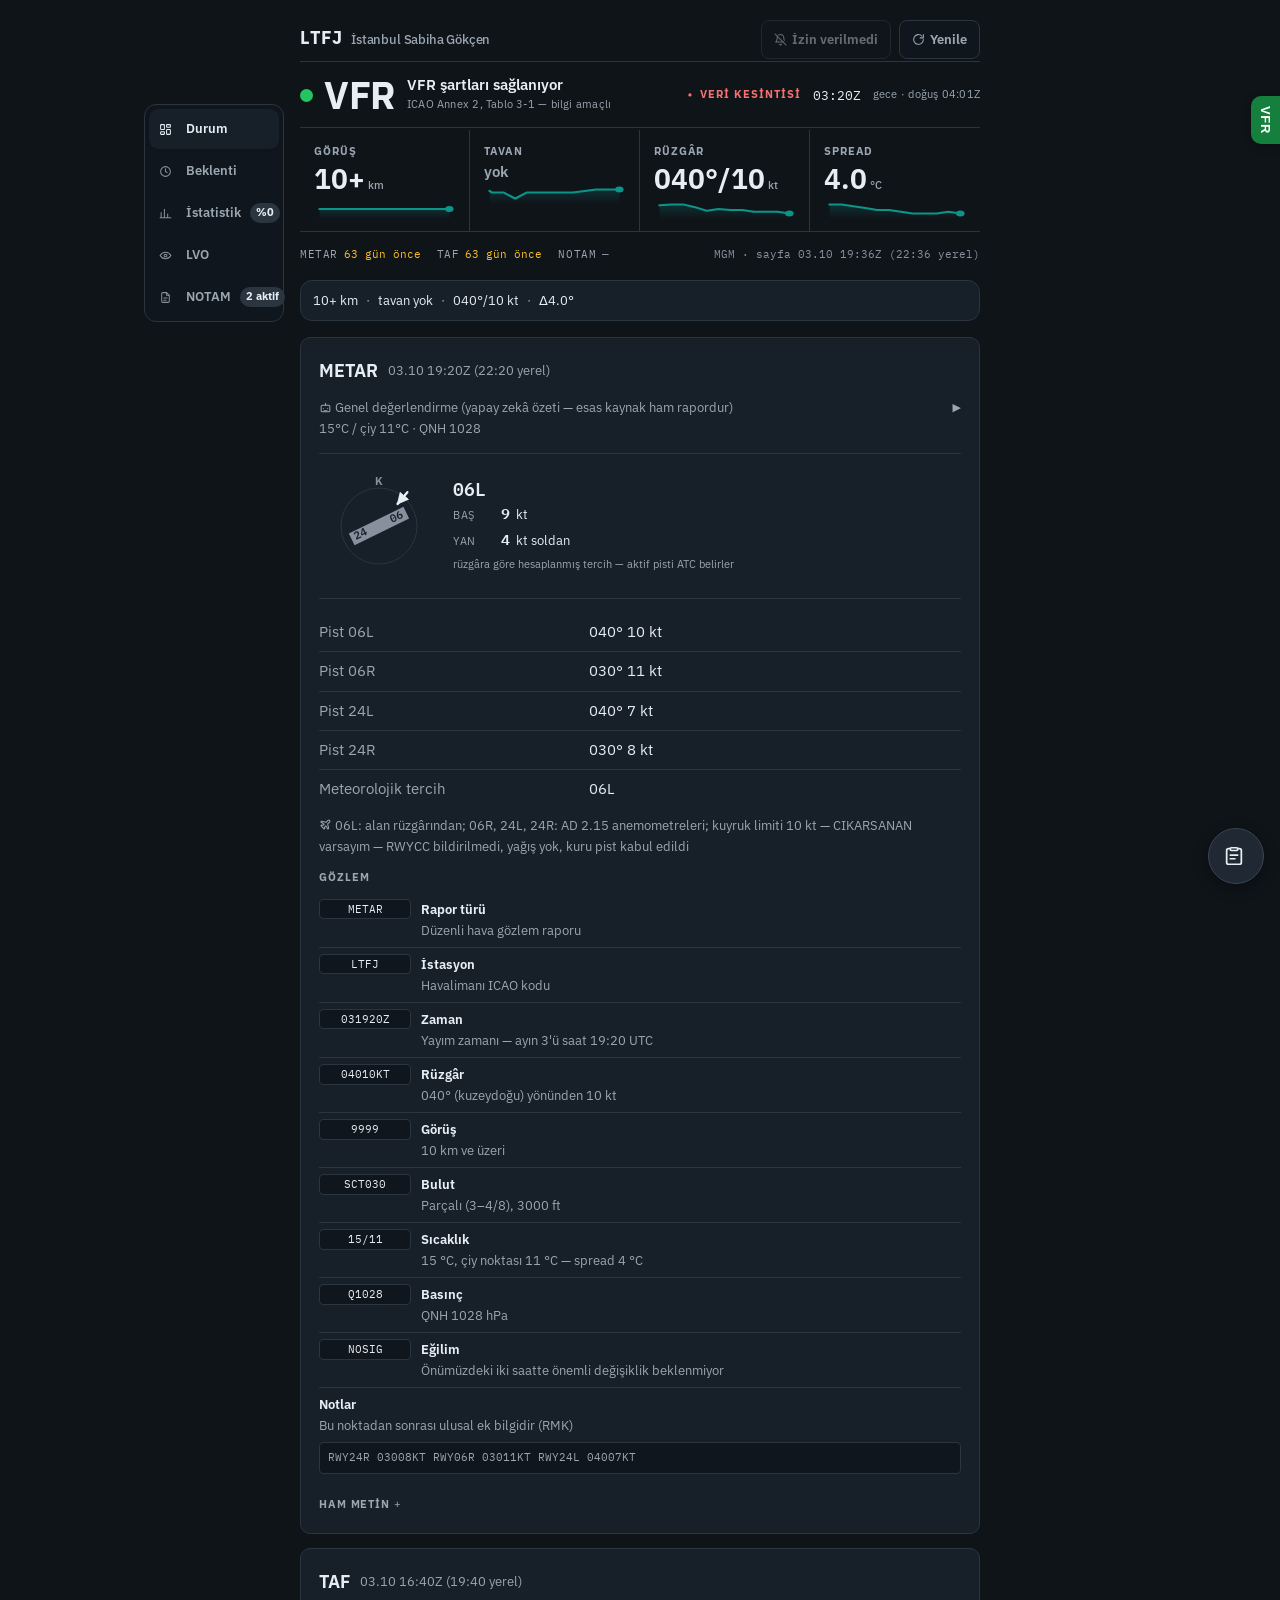
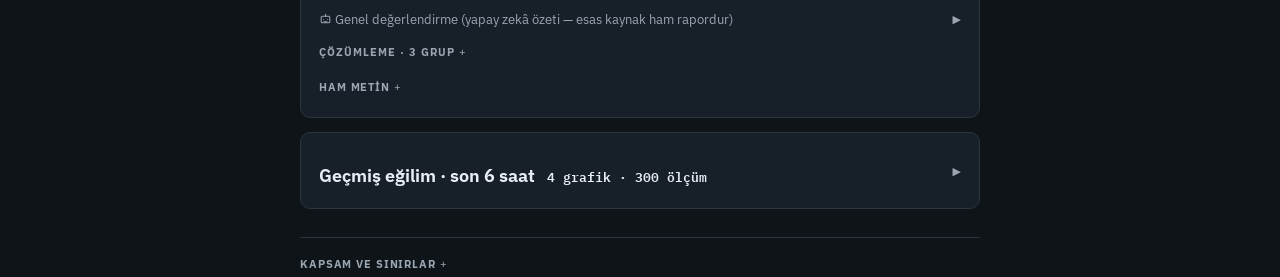
==== index.html @ 75729c6d "durum guncellendi [skip ci]" ====
<!DOCTYPE html>
<html lang="tr" data-gun-dogumu="2026-10-03T04:01:57.957343+00:00" data-gun-batimi="2026-10-03T15:43:57.867285+00:00">
<head>
<meta charset="utf-8">
<meta name="viewport" content="width=device-width, initial-scale=1">
<title>LTFJ · Hava Durumu</title>
<meta name="description" content="LTFJ anlık METAR ve TAF">
<style>
  @font-face { font-family:"IBM Plex Sans"; font-style:normal;
    font-weight:400 700; font-display:swap;
    src:url("yazitipi/plex-sans-latin-400-700.woff2") format("woff2");
    unicode-range:U+0000-00FF, U+0131, U+0152-0153, U+02BB-02BC, U+02C6, U+02DA, U+02DC, U+0304, U+0308, U+0329, U+2000-206F, U+20AC, U+2122, U+2191, U+2193, U+2212, U+2215, U+FEFF, U+FFFD; }
  @font-face { font-family:"IBM Plex Sans"; font-style:normal;
    font-weight:400 700; font-display:swap;
    src:url("yazitipi/plex-sans-latin-ext-400-700.woff2") format("woff2");
    unicode-range:U+0100-02BA, U+02BD-02C5, U+02C7-02CC, U+02CE-02D7, U+02DD-02FF, U+0304, U+0308, U+0329, U+1D00-1DBF, U+1E00-1E9F, U+1EF2-1EFF, U+2020, U+20A0-20AB, U+20AD-20C0, U+2113, U+2C60-2C7F, U+A720-A7FF; }
  @font-face { font-family:"IBM Plex Mono"; font-style:normal;
    font-weight:400; font-display:swap;
    src:url("yazitipi/plex-mono-latin-400.woff2") format("woff2");
    unicode-range:U+0000-00FF, U+0131, U+0152-0153, U+02BB-02BC, U+02C6, U+02DA, U+02DC, U+0304, U+0308, U+0329, U+2000-206F, U+20AC, U+2122, U+2191, U+2193, U+2212, U+2215, U+FEFF, U+FFFD; }
  @font-face { font-family:"IBM Plex Mono"; font-style:normal;
    font-weight:400; font-display:swap;
    src:url("yazitipi/plex-mono-latin-ext-400.woff2") format("woff2");
    unicode-range:U+0100-02BA, U+02BD-02C5, U+02C7-02CC, U+02CE-02D7, U+02DD-02FF, U+0304, U+0308, U+0329, U+1D00-1DBF, U+1E00-1E9F, U+1EF2-1EFF, U+2020, U+20A0-20AB, U+20AD-20C0, U+2113, U+2C60-2C7F, U+A720-A7FF; }
  @font-face { font-family:"IBM Plex Mono"; font-style:normal;
    font-weight:600; font-display:swap;
    src:url("yazitipi/plex-mono-latin-600.woff2") format("woff2");
    unicode-range:U+0000-00FF, U+0131, U+0152-0153, U+02BB-02BC, U+02C6, U+02DA, U+02DC, U+0304, U+0308, U+0329, U+2000-206F, U+20AC, U+2122, U+2191, U+2193, U+2212, U+2215, U+FEFF, U+FFFD; }
  @font-face { font-family:"IBM Plex Mono"; font-style:normal;
    font-weight:600; font-display:swap;
    src:url("yazitipi/plex-mono-latin-ext-600.woff2") format("woff2");
    unicode-range:U+0100-02BA, U+02BD-02C5, U+02C7-02CC, U+02CE-02D7, U+02DD-02FF, U+0304, U+0308, U+0329, U+1D00-1DBF, U+1E00-1E9F, U+1EF2-1EFF, U+2020, U+20A0-20AB, U+20AD-20C0, U+2113, U+2C60-2C7F, U+A720-A7FF; }
  /* ===================== TASARIM SISTEMI =====================
     TEK KAYNAK. Once her anlamsal renk sayfaya DAGILMIS sabit hex olarak
     duruyordu: ornegin "dikkat" tonu (#b45309 acik / #fbbf24 koyu) UC AYRI
     kuralda, her biri ayrica iki koyu tema blogunda tekrarlanmisti - dokuz
     yer. Birini guncelleyip otekileri unutmak an meselesiydi.

     KATMANLAR: zemin -> panel -> kart -> etkilesim. Her katman bir ustune
     gore hafifce ayrisir; koyu temada saf siyah ve asiri kontrast YOK.

     ANLAMSAL RENKLER durum anlatir, dekorasyon degildir. "-zemin" varyanti
     rozet/kutu arka plani, duz olani metin/kenarlik icindir.

     NOT: havacilik durum kodu olcegi SAYFADAN TAMAMEN KALKTI; yalnizca
     Telegram tarafinda yasiyor (bkz. ltfj_pist). Sayfanin durum
     gostergesi ICAO Annex 2 esiklerinden gelen VFR/IFR. */
  :root {
    /* Mono yigini eskiden 6 ayri yerde KOPYALANMISTI - biri guncellenip
       otekiler unutulabilirdi. Tek kaynak. */
    --mono:"IBM Plex Mono",ui-monospace,SFMono-Regular,Menlo,monospace;

    /* yuzey katmanlari */
    /* #f8fafc -> #eef2f7: kartlar (beyaz) zeminden daha net
       ayrissin. Kontrast metin/zemin oranlarini DUSURMEZ -
       metin kart uzerinde duruyor, zemin degismedi. */
    /* DUZ TUVAL. Derinlik yuzey basamagindan degil TEK PIKSELLIK
       CIZGIDEN geliyor; hiyerarsiyi kutu degil TIPOGRAFI tasiyor. */
    --bg:#f9fafc; --panel:#f1f4f9; --kart:#ffffff; --etkilesim:#eef2f7;
    --cizgi:#e4e9f0; --kod-bg:#f4f7fa;
    /* metin */
    /* MUREKKEP KATMANLARI - UCU DE METIN ICIN AA (4.5:1) GECER, her yuzeyde.
       Olculdu (bg/panel/kart/etkilesim/kod-bg'nin EN KOTUSUNE karsi):
         --metin  #0f172a  ~17:1
         --soluk  #505e74  5.85:1   (eskiden #64748b: 4.23 - tonlu
                                      yuzeylerde AA'nin altindaydi)
         --sessiz #606c81  4.72:1   (eskiden #94a3b8: 2.28 - kunye,
                                      birim, kaynak satiri okunmuyordu)
       Sessiz ile soluk arasindaki fark kucuk ama gercek; uc katmanli
       hiyerarsi korunuyor, hicbiri esigin altina inmiyor. */
    --metin:#0f172a; --soluk:#505e74; --sessiz:#606c81; --vurgu:#0f172a;
    /* anlamsal - durum anlatir */
    /* Metin tonlari OLCULEREK secildi - WCAG AA (4.5:1), kendi "-zemin"
       tonlarinin uzerinde. Onceki degerler (#16a34a / #dc2626) acik temada
       2.89:1 ve 3.97:1 veriyordu, yani AA'nin altindaydi. */
    /* FAB yuzeyi: acik temada koyu disk, koyu temada YUKSELTILMIS
       YUZEY. Tek kural (--vurgu/--bg) kullanilinca koyu temada FAB
       neredeyse beyaz oluyordu (olculen bagil parlaklik 0.853, hero
       0.023 - 37 kat). Gece karartilmis bir kulede ekranin en parlak
       nesnesi "not ekle" dugmesi olmamali. */
    /* MARKA TONU - ANLAM TASIMAZ. Grafik cizgisi, secili sekme
       gostergesi ve odak halkasi icin; durum ASLA bu tonla
       anlatilmaz. Mor secildi cunku durum hue'lari (kirmizi 15,
       turuncu 30, sari 50, yesil 140, mavi 250 derece) arasindaki
       EN GENIS bosluk orada. Olculdu (OKLab ΔE, rehberin
       normal-gorus tabani 15): en yakin durum rengine 15.8;
       kontrast acik yuzeyde 8.98, koyuda 7.24 (cizgi icin
       gereken 3:1'in cok ustunde). */
    /* AKSAN TONU - ANLAM TASIMAZ. Grafik cizgisi, secili sekme
       gostergesi ve odak halkasi icin; durum ASLA bu tonla anlatilmaz.
       MOR -> TURKUAZ: olculdu (OKLab DeltaE, rehberin normal-gorus
       tabani 15). Mordun (#b39ddb) koyu temada bilgi mavisine
       (#60a5fa) uzakligi 10.6 - yani TABANIN ALTINDA; daha once "en
       yakin durum rengine 15.8" demistim, o olcum bilgi mavisini
       kapsamiyormus. Turkuazin en yakin durum rengine normal-gorus
       uzakligi 18.4, yani tabanin ustunde. Protanopide kirmiziya 3.3
       ile yaklasiyor (mor 4.8 veriyordu) ama esik asimi sayfada HER
       ZAMAN kelimeyle de yaziliyor ("esik alti"), yani o kanalda renk
       tek tasiyici degil. Kontrast: acik yuzeyde 3.74:1, koyuda
       4.94:1 - grafik cizgisi icin gereken 3:1'in ustunde. */
    --marka:#0d9488;
    /* Baglanti/vurgu METNI ayri token: metin AA'si 4.5:1 ister,
       --marka acik temada 3.74 veriyor (cizgi icin yeterli, metin icin
       degil). Olculdu: #0f766e acik yuzeyde 5.47:1. */
    --baglanti:#0f766e;
    --fab-zemin:#0f172a; --fab-metin:#f8fafc; --fab-cizgi:transparent;
    /* Kart golgesi: acik temada kagit degil KONSOL hissi icin.
       Koyu temada golge yok - siyah uzerine golge gorunmez ve
       parlaklik eklemek gece kullanimini bozardi; orada derinlik
       yuzey basamaklarindan (--bg < --panel < --kart) geliyor. */
    /* Kart golgesi TEK KATMANA indi. Onceden iki katmanliydi (2px +
       8px bulanma) ve kartlara kagit hissi veriyordu. Yuzey adimi da
       kuculunce (bkz. --bg) o golge kartin ASIL ayirici ogesi olurdu;
       oysa ayrimi --cizgi tasimali. Kalan 1px yalnizca kenarligi
       oturtuyor.
       --golge-yukari SILINDI: tek tuketicisi ".su-an .hero" idi, hero
       artik kart degil. Kullanilmayan token tasarim sisteminde
       "kullanilabilir" gibi durup yanlis yere cagrilir. */
    --golge:0 1px 2px rgba(15,23,42,.04);
    --iyi:#166534;    --iyi-zemin:#22c55e26;    --iyi-dolu:#22c55e;
    --dikkat:#b45309; --dikkat-zemin:#f59e0b26; --dikkat-dolu:#f59e0b;
    --uyari:#ef4444;  --uyari-zemin:#ef444426;  --uyari-metin:#b91c1c;
    --bilgi:#2563eb;  --bilgi-zemin:#3b82f626;
    /* TIPOGRAFI OLCEGI - 6 ADIM.
       Olculdu: tek telefon ekraninda 17 FARKLI punto vardi ve 11'i
       9.9-14.1px arasina sikismisti; o araliktaki farki goz zaten
       ayirt etmiyor, yani 11 ayri karar sifir hiyerarsi kazanci
       veriyordu. Asil sorun ustteki bosluktu: 16.8px ile 24px arasinda
       HICBIR SEY yoktu, yani sayfada sadece uc gercek katman vardi -
       "hero", "baslik" ve "geri kalan her sey". Ikincil ama onemli bir
       seyi (hamle, QNH, pist ruzgari) vurgulamak icin elde arac yoktu.
       f4/f5 tam o boslugu dolduruyor. */
    --f1:.6875rem;   /* 11px - birim, etiket, dipnot           */
    --f2:.8125rem;   /* 13px - ikincil govde, tablo, rozet     */
    --f3:.9375rem;   /* 15px - govde                           */
    --f4:1.125rem;   /* 18px - bolum basligi, h1               */
    --f5:1.375rem;   /* 22px - vurgu (dar ekranda hero)        */
    --f6:1.75rem;    /* 28px - hero                            */
    /* 7. ADIM SADECE DURUM KODU ICIN. Sayfada tek bir birincil
       metrik var (VFR/IFR) ve olcegin tepesinde hero sayilariyla AYNI
       puntoda duruyordu - yani "en onemli" ile "onemli" ayni
       agirlikta. Bir adim ustu o farki geri veriyor. */
    --f7:2.375rem;   /* 38px - durum kodu (tek birincil metrik) */
    /* olcek */
    --r1:6px; --r2:10px; --r3:14px;
  }
  /* Koyu tema iki yerde tanimli olmak ZORUNDA: biri sistem tercihi, oteki
     elle secim (data-theme). Ikisi ayni listeyi tasir - listeyi TOKEN'a
     indirgemenin asil kazanci da bu: artik tek satir kopyalaniyor. */
  @media (prefers-color-scheme: dark) {
    :root:not([data-theme="light"]) {
      --bg:#0f1419; --panel:#141b23; --kart:#171f29; --etkilesim:#1f2833;
      --cizgi:#2a3540; --kod-bg:#10161d;
      --metin:#e6edf3; --soluk:#9aa6b1; --sessiz:#87919e; --vurgu:#e6edf3;
      --iyi:#4ade80; --dikkat:#fbbf24; --uyari-metin:#f87171;
      --bilgi:#60a5fa;
      --marka:#0d9488;
      /* Koyu zeminde baglanti metni daha parlak bir adim: #2dd4bf 9.94:1. */
      --baglanti:#2dd4bf;
      --fab-zemin:#1f2833; --fab-metin:#e6edf3; --fab-cizgi:#3a4654;
      /* Koyu temada golge GORUNMEZ; ayrimi yuzey adimi tasiyor. */
      --golge:none;
    }
  }
  :root[data-theme="dark"] {
    --bg:#0f1419; --panel:#141b23; --kart:#171f29; --etkilesim:#1f2833;
    --cizgi:#2a3540; --kod-bg:#10161d;
    --metin:#e6edf3; --soluk:#9aa6b1; --sessiz:#87919e; --vurgu:#e6edf3;
    --iyi:#4ade80; --dikkat:#fbbf24; --uyari-metin:#f87171;
    --bilgi:#60a5fa;
    --marka:#0d9488;
    /* Koyu zeminde baglanti metni daha parlak bir adim: #2dd4bf 9.94:1. */
    --baglanti:#2dd4bf;
    --fab-zemin:#1f2833; --fab-metin:#e6edf3; --fab-cizgi:#3a4654;
    /* Koyu temada golge GORUNMEZ; ayrimi yuzey adimi tasiyor. */
    --golge:none;
  }
  /* Hareket azaltma tercihi: isletim sisteminde acan kullanici icin tum
     gecis ve animasyonlar durur. Sayfa islevini KAYBETMEZ - donen ok yine
     doner, sadece aninda. */
  @media (prefers-reduced-motion: reduce) {
    *, *::before, *::after {
      animation-duration:.01ms !important; animation-iteration-count:1 !important;
      transition-duration:.01ms !important; scroll-behavior:auto !important;
    }
  }
  * { box-sizing:border-box; }
  body {
    margin:0; background:var(--bg); color:var(--metin);
    /* 1.55 -> 1.62: sayfadaki uzun Turkce uyari paragraflari icin
       gozu dinlendiren asil degisiklik satir araligi. */
    /* Govde punto'su da OLCEKTEN. 16px birakilinca acikca boyut
       verilmeyen ogeler olcek disina dusuyordu (olculdu: 2 oge). rem
       koke gore hesaplandigi icin bunu degistirmek --fN degerlerini
       ETKILEMEZ, yalnizca mirasla gelen metni hizalar. */
    font:var(--f3)/1.62 "IBM Plex Sans",ui-sans-serif,system-ui,-apple-system,
         "Segoe UI",Roboto,sans-serif;
    -webkit-font-smoothing:antialiased; text-rendering:optimizeLegibility;
    /* Rakamlar SABIT GENISLIKTE. Eskiden bu ozellik dokuz ayri
       kuralda tek tek veriliyordu; aradaki her oge (pist satirlari,
       tahmin tablosu, NOTAM tarihleri) oransal rakam kullaniyor ve
       degerler degisince sutun yatayda oynuyordu. Kokten verince
       sayfadaki her sayi hizali. */
    font-variant-numeric:tabular-nums;
    padding:20px 16px 40px;
  }
  .sar { max-width:680px; margin:0 auto; }
  header {
    margin-bottom:2px; display:flex; align-items:center;
    justify-content:space-between; gap:12px;
  }
  .header-metin { min-width:0; }
  /* Ö4: 1.5rem (24px) iken hero sayilariyla (24px w650) AYNI boydaydi.
     Istasyon kodu SABIT bilgi - ilk saniyeden sonra sifir bilgi tasir;
     dort olcumle ayni gorsel agirlikta olmasi icin sebep yok. 18px
     teyit icin fazlasiyla yeterli ve olcegin (Ö5) bir adimi. */
  h1 { font-size:var(--f4); margin:0 0 4px; letter-spacing:-.01em; }
  .alt { color:var(--soluk); font-size:var(--f3); }
  button.yenile {
    flex-shrink:0; background:var(--kod-bg); border:1px solid var(--cizgi);
    color:var(--soluk); border-radius:8px; padding:8px 12px; font:inherit;
    font-size:var(--f2); font-weight:650; cursor:pointer; white-space:nowrap;
  }
  button.yenile:hover { color:var(--metin); border-color:var(--vurgu); }
  button.yenile:disabled { opacity:.6; cursor:default; }
  .header-butonlar { display:flex; gap:8px; flex-shrink:0; }
  @media (max-width:480px) {
    /* METIN GIZLENIR, IKON KALIR. Eskiden dugmeler ikinci satira
       iniyordu ve bu iki sey demekti: (1) birincil metrigin ustunde
       tam bir satiri iki EYLEM yiyordu, (2) o satir tam olarak VFR
       sekmesinin dikey bandina (y=96-144) denk geldigi icin sag ucuna
       basan parmak Yenile'yi degil VFR panelini aciyordu - eski cozum
       34px dolgu koymakti. Ikona inince ikisi de kendiliginden bitti:
       dugmeler basligin YANINDA (y=20-56), sekme bandinin ustunde.
       Erisilebilirlik kaybi yok - metin GORSEL olarak gizleniyor,
       agactan silinmiyor (bkz. .btn-metin). */
    /* Metin GORSEL olarak gizleniyor, agactan SILINMIYOR: dugmenin
       erisilebilir adi hala "Yenile" / "Bildirimler" (ekran okuyucu,
       ses komutu, otomasyon). display:none olsaydi ad kaybolurdu. */
    .btn-metin {
      position:absolute; width:1px; height:1px; overflow:hidden;
      clip:rect(0 0 0 0); white-space:nowrap;
    }
    /* IKON DUGMESI DOKUNMA HEDEFI. Yalnizca dolgu verilince olculen
       kutu 33x41 cikiyordu - WCAG 2.2 AA tabanini (24x24) geciyor ama
       tek elle, yururken, eldivenle kullanilan bir ekranda dar. 44x44
       acikca zorlaniyor; ikon ortada kaliyor. */
    button.yenile {
      padding:9px; font-size:var(--f2);
      min-width:44px; min-height:44px;
      display:inline-flex; align-items:center; justify-content:center;
    }
    button.yenile .ikon { margin-right:0; }
  }
  /* YAPISKAN UST = ozet serit + sekme cubugu, TEK sticky blok.
     Ikisini ayri ayri yapiskan yapmak, sekme cubuguna "serit ne kadar
     yuksek?" diye bir top: degeri uydurmayi gerektirirdi; serit dar
     ekranda satir kaydirdigi icin o sayi sabit DEGIL. Tek sarmal bu
     sorunu tamamen ortadan kaldiriyor.
     z-index kasitli olarak 40: sayfa icerigiNIN ustunde, ama sabit
     kapli katmanlarin (VFR sekmesi 58, ATC modali 65) ALTINDA. */
  /* SU AN blogu - hero'nun yeni evi. Kart icinde degil, sayfanin
     tepesinde; kenarlik kartlarla ayni dilde ama baslik satiri yok
     (sekme cubugu ve baslik zaten baglami veriyor). */
  .su-an { margin:0; }
  /* Serit, hero gorunurken GIZLI. .js sinifi <head>'de ekleniyor, yani
     JS varsa serit hic cizilmeden basliyor - acilista yanip sonme yok.
     JS yoksa kural hic uygulanmaz ve ikisi de gorunur kalir. */
  .js .ozet-serit { display:none; }
  .js .yapiskan-ust.serit-acik .ozet-serit { display:flex; }
  .yapiskan-ust {
    position:sticky; top:0; z-index:40;
    background:var(--bg); margin:0 0 16px; padding-top:2px;
  }
  .ozet-serit {
    display:flex; align-items:center; gap:8px; flex-wrap:wrap;
    margin:0; padding:9px 12px;
    background:var(--kart); border:1px solid var(--cizgi); border-radius:12px;
    font-size:var(--f2); font-variant-numeric:tabular-nums;
  }
  .ozet-oge { color:var(--metin); white-space:nowrap; }
  /* Ayirici nokta: ogeler arasinda, ilkinden once DEGIL. */
  .ozet-oge + .ozet-oge::before { content:"·"; color:var(--soluk); margin-right:8px; }
  @media (max-width:480px) {
    .ozet-serit { font-size:var(--f2); gap:6px; padding:8px 10px; }
    .ozet-oge + .ozet-oge::before { margin-right:6px; }
  }

  /* ---- SEKME CUBUGU ----------------------------------------------------
     Bolumler (Durum/Beklenti/Istatistik/LVO/NOTAM) eskiden alt alta
     katlanir basliklardi; sayfa cok uzuyordu. YATAY sekme secildi, dikey
     ray DEGIL: icerik sutunu telefonda ~360px ve soldaki bir ray yatay
     genisligi KALICI olarak yerdi (~%25). Yatay cubuk dikey yerden bir
     kez odun verir, yataydan hic.

     ROZET SART: sekme icerigi GIZLIYOR. NOTAM sayfadayken kaydirirken
     goz ucuyla goruluyordu; sekmenin arkasina girince yeni NOTAM'i fark
     etmenin tek yolu cubuktaki rozet kalir. */
  .sekme-cubugu {
    display:none;                      /* JS yoksa hic cizilmez - asagi bak */
    gap:2px; margin-top:8px; padding:3px;
    background:var(--kod-bg); border:1px solid var(--cizgi); border-radius:12px;
    overflow-x:auto; scrollbar-width:none; -webkit-overflow-scrolling:touch;
  }
  .sekme-cubugu::-webkit-scrollbar { display:none; }
  .js .sekme-cubugu { display:flex; }
  .sekme {
    flex:1 0 auto; min-height:40px; padding:7px 12px;
    background:none; border:0; border-radius:9px; cursor:pointer;
    color:var(--soluk); font:inherit; font-size:var(--f2); font-weight:600;
    white-space:nowrap; display:flex; align-items:center; gap:6px;
    justify-content:center;
  }
  .sekme[aria-selected="true"] {
    background:var(--kart); color:var(--metin);
    box-shadow:0 1px 3px rgba(0,0,0,.12);
  }
  .sekme:focus-visible { outline:2px solid var(--metin); outline-offset:-2px; }
  /* Sekme rozeti: kart rozetiyle AYNI gorsel dil, daha kucuk. */
  .sekme-rozet {
    font-size:var(--f1); font-weight:700; padding:1px 6px; border-radius:999px;
    background:var(--cizgi); color:var(--metin); font-variant-numeric:tabular-nums;
  }
  .sekme-rozet:empty { display:none; }
  /* Telefon cubugunda ikon YOK: olculdu, cubuk 360px'te tam kapasitede
     (326/326px) ve ikon eklemek NOTAM'i keserdi. DOM'da duruyor ama
     display:none oldugu icin yer kaplamiyor; rayda aciliyor. */
  .sekme-ikon { display:none; }
  /* Rozet noktasi: rozetin kendi arka plani zaten renk kodu, nokta
     beyaz kalir - iki farkli renk ust uste binmez. */
  .ikon-fab { width:22px; height:22px; }
  .rozet-nokta { width:.55em; height:.55em; stroke-width:0; fill:currentColor;
                  margin-right:5px; opacity:.85; }
  @media (max-width:480px) {
    /* 360px'te bes sekme + rozetler cubugu tasiriyordu ve NOTAM kismen
       kesiliyordu. Yatay dolgu ve rozet en cok yeri yiyen ikisi. */
    .sekme { font-size:var(--f2); padding:7px 4px; gap:3px; }
    .sekme-rozet { font-size:var(--f1); padding:1px 4px; }
    .sekme-cubugu { gap:1px; padding:2px; }
  }

  /* JS YOKSA SAYFA BOZULMAZ: paneller varsayilan olarak GORUNUR ve cubuk
     cizilmez, yani sayfa eski "hepsi alt alta" haline duser. Gizleme
     yalnizca .js sinifi varken devreye girer; o sinifi <head>'deki satir
     ici betik body cizilmeden once ekledigi icin acilista titreme olmaz. */
  /* ---- GENIS EKRANDA SOL RAY -------------------------------------------
     Icerik sutunu 680px'te ortalanir; 1024px ustunde SOLDA 172-380px
     ZATEN BOS alan kalir (olculdu). Ray oraya konunca icerik sutunu
     HIC DARALMAZ - telefonda ray yatay genisligi yerdi, burada yemiyor.
     Bu yuzden ayni <nav> HTML'i, yalnizca CSS ile dikeye donuyor.

     left hesabi: sutunun sol kenari 50% - 340px. Ray onun 16px soluna,
     genisligi 140px -> 50% - 340 - 16 - 140 = 50% - 496px. 1024px'te
     ekranin solunda 16px bosluk kalir, daha genisinde acilir. */
  @media (min-width:1024px) {
    .js .sekme-cubugu {
      position:fixed; top:104px; left:calc(50% - 496px);
      width:140px; z-index:40; margin-top:0;   /* top: ne diyorsa o olsun */
      flex-direction:column; gap:2px; padding:4px;
      overflow:visible;          /* dikeyde bes oge hep sigar */
    }
    .sekme {
      flex:0 0 auto; justify-content:flex-start; text-align:left;
      padding:9px 10px; gap:9px;
    }
    /* Rayda 140px var - ikon burada hem siger hem tarama hizini artirir. */
    .sekme-ikon { display:block; width:15px; height:15px; opacity:.85; }
    .sekme[aria-selected="true"] .sekme-ikon { opacity:1; }
    /* Rozet satirin SONUNA yaslansin - etiketler farkli uzunlukta ve
       rozetler hizasiz dururdu. */
    .sekme-rozet { margin-left:auto; }
    /* Ray akistan ciktigi icin yapiskan blokta yalnizca ozet serit kalir;
       altindaki bosluk artik gereksiz. */
    .yapiskan-ust { padding-bottom:0; }
  }

  /* ---- IKONLAR ---- currentColor: ikon metnin rengini alir, yani her
     tema ve her durum renginde kendiliginden dogru cizilir. */
  .ikon {
    width:1em; height:1em; flex:0 0 auto; vertical-align:-.125em;
    stroke:currentColor; fill:none; stroke-width:1.9;
    stroke-linecap:round; stroke-linejoin:round;
  }
  button .ikon { margin-right:5px; }
  /* Uyari kutularinda ikon metne YAPISIK ciziliyordu ("!Bilgi amaclidir").
     button disinda hicbir kural bosluk vermiyordu. Renk de burada: uyari
     kutusunun ikonu govde metniyle ayni griye boyaniyordu. */
  .ikon-uyari { margin-right:7px; color:var(--dikkat); vertical-align:-.16em; }

  /* ---- UYGULAMA BASLIGI ---- */
  h1 { display:flex; align-items:baseline; gap:9px; flex-wrap:wrap; }
  .ust-kod { font-weight:700; letter-spacing:.03em; }
  .ust-ad { font-size:.72em; font-weight:500; color:var(--soluk); }
  /* ---- DURUM BANDI ----
     Ust-sol bolge: goz once buraya gider, bu yuzden sayfanin TEK
     birincil metrigi burada. Ustte ve altta tek piksel cizgi var,
     kutu YOK - agirligi punto tasiyor. */
  .durum-bandi {
    display:flex; align-items:center; justify-content:space-between;
    gap:16px; flex-wrap:wrap;
    padding:14px 0 13px; margin:0 0 2px;
    border-top:1px solid var(--cizgi); border-bottom:1px solid var(--cizgi);
  }
  .durum-blok { display:flex; align-items:center; gap:11px; min-width:0; }
  /* Uçuş kuralı noktası: kart içindeki VFR sekmesiyle AYNI sınıf
     (.vfr-nokta), yani iki gösterge sessizce farklı renge kayamaz. */
  .durum-blok .vfr-nokta { width:13px; height:13px; }
  .durum-kod {
    font-size:var(--f7); font-weight:700; line-height:1;
    letter-spacing:-.01em; color:var(--metin);
  }
  .durum-ad { display:flex; flex-direction:column; gap:2px; min-width:0; }
  .durum-ad-metin {
    font-size:var(--f3); font-weight:600; color:var(--metin); line-height:1.2;
  }
  /* Resmi CAT kategorisi SANILMASIN diye kaynak etiketi kodun DIBINDE,
     dip notta degil (bkz. ltfj_pist.RENK_ETIKETI). */
  .durum-kaynak {
    font-size:var(--f1); color:var(--soluk); letter-spacing:.02em;
    white-space:nowrap; overflow:hidden; text-overflow:ellipsis;
  }
  .durum-sag {
    display:flex; align-items:center; gap:12px; flex-wrap:wrap;
    margin-left:auto;
  }
  @media (max-width:480px) {
    .durum-sag { flex-basis:100%; margin-left:0; }
  }
  .ust-durum {
    display:inline-flex; align-items:center; gap:6px;
    font-size:var(--f1); font-weight:700; letter-spacing:.09em; color:var(--soluk);
  }
  .ust-durum .ikon { width:.72em; height:.72em; stroke-width:0; fill:currentColor; }
  .ust-durum.taze { color:var(--iyi); }
  .ust-durum.gecikmeli { color:var(--dikkat); }
  .ust-durum.kesinti { color:var(--uyari-metin); }
  /* Yanip sonme YALNIZCA taze durumda ve YAVAS: surekli hareket
     operasyonel bir ekranda dikkat dagitir. Hareket azaltma tercihinde
     (yukarida) kendiliginden durur. */
  .ust-durum.taze .ikon { animation:ltfj-nabiz 2.6s ease-in-out infinite; }
  @keyframes ltfj-nabiz { 0%,100% { opacity:1; } 50% { opacity:.35; } }
  .ust-saat {
    font-family:var(--mono); font-size:var(--f2); color:var(--metin);
    font-variant-numeric:tabular-nums;
  }
  .ust-saat:empty { display:none; }

  /* ---- VERI TAZELIGI SERIDI ---- */
  /* Kutu KALKTI: bu satir hero'nun dipnotu, kendi basina bir blok
     degil. Panel zemini + kenarlik onu hero ile ayni agirliga
     cikariyordu. */
  .veri-serit {
    display:flex; flex-wrap:wrap; gap:6px 16px; margin:0 0 14px;
    padding:0; font-family:var(--mono); font-size:var(--f1);
    color:var(--sessiz);
  }
  .veri-oge { display:inline-flex; align-items:center; gap:6px; white-space:nowrap; }
  .veri-oge b { font-weight:400; color:var(--soluk); letter-spacing:.05em; }
  .veri-oge time { color:var(--metin); }
  .veri-oge.bayat time, .veri-oge.bayat span { color:var(--dikkat); }
  .veri-kaynak { margin-left:auto; }
  @media (max-width:480px) {
    .veri-serit { font-size:var(--f1); gap:4px 12px; }
    .veri-kaynak { margin-left:0; flex-basis:100%; }
  }

  /* ---- MEVCUT KOSULLAR (hero) ----
     Telefonda 2x2, >=560px'te tek sirada dort. 1px bosluklar arka plan
     renginden geliyor - ayrik kenarlik yerine tek izgara cizgisi. */
  /* Kutulu izgara yerine HAIRLINE SERIT. Onceki bicimde dort olcunun
     her biri kendi kartindaydi: 1 dis kenarlik + 3 ic ayirici + kose
     yaricapi + golge. Gorsel yuk kutulardan geliyordu, sayidan degil.
     Simdi kutu yok - ayirici tek dikey cizgi, olcu dogrudan tuvalde. */
  .hero {
    display:grid; grid-template-columns:repeat(2,1fr);
    margin:0 0 14px; border-bottom:1px solid var(--cizgi);
  }
  @media (min-width:560px) { .hero { grid-template-columns:repeat(4,1fr); } }
  .hero-oge {
    background:transparent; padding:13px 14px 12px; color:var(--soluk);
    border-right:1px solid var(--cizgi);
  }
  /* Sag kenarin disarida cizgi birakmamasi icin: telefonda 2 sutun
     (2. ve 4. hucre), genis ekranda 4 sutun (4. hucre). */
  .hero-oge:nth-child(2n) { border-right:0; }
  @media (min-width:560px) {
    .hero-oge:nth-child(2n) { border-right:1px solid var(--cizgi); }
    .hero-oge:nth-child(4n) { border-right:0; }
  }
  /* Telefonda iki satir olusuyor - ust satirin altina ayirici. */
  @media (max-width:559px) {
    .hero-oge:nth-child(-n+2) { border-bottom:1px solid var(--cizgi); }
  }
  /* Ö6: 9.9px + --sessiz = ACIK temada 2.56:1, koyuda 3.64:1 - ikisi de
     AA'nin (4.5) altinda. Bunlar sayfadaki EN BUYUK dort sayinin ne
     oldugunu soyleyen etiketler; gunes altinda rakam gorunup etiketi
     gorunmuyordu. --soluk ile acikta 4.76:1, koyuda 6.56:1. */
  .hero-etiket {
    font-size:var(--f1); font-weight:700; letter-spacing:.08em;
    text-transform:uppercase; color:var(--soluk);
  }
  .hero-deger {
    font-size:var(--f6); font-weight:650; line-height:1.15; margin-top:2px;
    font-variant-numeric:tabular-nums; color:var(--metin);
  }
  /* Esik asiminda SAYININ KENDISI degisiyor (bkz. _olcu_bandi).
     Renk TEK BASINA tasiyici degil: yanindaki "sınırlı"/"eşik altı"
     etiketi ayni bilgiyi metinle de veriyor. */
  .hero-deger.hero-dikkat { color:var(--dikkat); }
  .hero-deger.hero-uyari  { color:var(--uyari-metin); font-weight:750; }
  .hero-band-etiket {
    margin-left:6px; font-size:var(--f1); font-weight:700;
    letter-spacing:.02em; text-transform:none; color:var(--dikkat);
  }
  /* Band sinifi HUCREDE de duruyor; :has() gerekmiyor. */
  .hero-oge-uyari .hero-band-etiket { color:var(--uyari-metin); }
  /* "bildirilmedi" bir SAYI degil - hero puntosunda sayfanin en buyuk
     yazisi oluyor ve yoklugu olculmus bir degerden baskin gosteriyordu. */
  .hero-deger-metin { font-size:var(--f3); font-weight:600; color:var(--soluk); }
  /* Grafik cizgileri MARKA tonunda - durum rengi DEGIL (bkz.
     GRAFIKLER aciklamasi). currentColor ile miras aliniyor. */
  .grafik { color:var(--marka); }
  .grafik-esik {
    stroke:var(--soluk); stroke-width:1; stroke-dasharray:4,4; opacity:.7;
  }
  /* OLCUM OLMAYAN ZAMAN ARALIGI. Cizgi burada DEVAM ETMIYOR - alan bos
     ve sinir cizgisiyle ayrilmis. rect esneyen SVG icinde durdugu icin
     sorun degil: dikdortgen ve dikey cizgi esnemeden de dogru okunur,
     yalnizca YAZI eziliyordu. */
  .grafik-bosluk { fill:var(--soluk); opacity:.08; }
  .grafik-sinir {
    stroke:var(--soluk); stroke-width:1; stroke-dasharray:3,3; opacity:.55;
    vector-effect:non-scaling-stroke;
  }
  /* HTML - SVG <text> DEGIL: grafik SVG'si preserveAspectRatio="none"
     ile esniyor, icindeki yazi hem kuculuyor hem yatayda eziliyordu.
     Konum, cizgiyle AYNI olcekten (bkz. _esik_orani) yuzde olarak
     geliyor; zemin cipi altindaki dolguyu kesip yaziyi okunur birakiyor. */
  .grafik-esik-ad {
    position:absolute; left:0; transform:translateY(-100%);
    font-size:var(--f1); font-family:var(--mono); color:var(--soluk);
    background:var(--kart); padding:0 .3em; border-radius:3px;
    pointer-events:none; white-space:nowrap;
  }
  /* Kivilcim (hero) de ayni tonda - ama oradaki SVG 100x20, esik cizgisi
     o boyutta okunmaz, o yuzden yalnizca cizgi + dolgu. */
  .hero-kivilcim { color:var(--marka); }
  /* Gun/gece baglami - sis penceresi gece-sabah oldugu icin BILGI. */
  .ust-faz {
    font-size:var(--f1); color:var(--soluk); letter-spacing:.02em;
    white-space:nowrap;
  }
  /* PIST DIYAGRAMI - pist ekseni + ruzgar oku + bilesen okumasi.
     Renkler NOTR: bu bir durum gostergesi degil, bir GEOMETRI. Tek
     istisna kuyruk limiti asimi, o da metinle birlikte. */
  /* IC ICE KUTU KALDIRILDI. Diyagram zaten bir kartin icinde
     duruyordu; kendi zemini + kenarligi + yaricapi ikinci bir cerceve
     uretiyordu (kart -> kutu -> SVG). Ayirmak icin tek ust/alt cizgi
     yeter; kazanilan yatay 24px dar ekranda dogrudan diyagrama gidiyor. */
  .pist-diyagram {
    display:flex; align-items:center; gap:14px; flex-wrap:wrap;
    margin:14px 0; padding:12px 0;
    border-top:1px solid var(--cizgi); border-bottom:1px solid var(--cizgi);
  }
  /* 1:1 CIZILIYOR. Onceden viewBox 180 birim 132px'e sigdiriliyordu
     (olcek .73) ve 11 birimlik uc adlari ekranda 8.1px'e dusuyordu -
     sayfadaki en kucuk yazinin da altinda. Tipografi testi bunu
     yakaladi. Simdi birim = piksel, yazilar olcekten geliyor. */
  .pd-svg {
    width:120px; height:120px; max-width:100%; flex:0 0 auto;
    color:var(--metin);
  }
  .pd-halka { fill:none; stroke:var(--cizgi); stroke-width:1; }
  /* Pist seridi DUZ --sessiz, opaklik YOK. Eskiden --soluk + opacity:.75
     idi; ustundeki pist ucu numaralari (fill --kart) o yari saydam zemin
     uzerinde AA'nin altina dusuyordu (olculdu: acik 3.67, koyu 4.37).
     --sessiz duz hali gorsel olarak neredeyse ayni acikligi veriyor ama
     numara artik esigin ustunde. */
  .pd-pist {
    stroke:var(--sessiz); stroke-width:13; stroke-linecap:butt;
  }
  .pd-uc-ad {
    /* Serit uzerinde duruyorlar - serit rengiyle degil ZEMINLE
       kontrast yapmalilar. */
    font-family:var(--mono); font-size:var(--f1); font-weight:700;
    fill:var(--kart); text-anchor:middle; dominant-baseline:middle;
  }
  .pd-uc-tercih { fill:var(--kart); }
  .pd-kuzey {
    /* Pusula kuzeyi: geri cekilmesi --sessiz TONUNDAN geliyor. Eskiden
       ustune opacity:.8 de ekleniyordu - AA'yi tutan token'i esigin
       altina itiyordu. Bir metin OKUNMASI gereken bir harf. */
    font-size:var(--f1); font-weight:700; fill:var(--sessiz);
    text-anchor:middle; dominant-baseline:middle;
  }
  .pd-ok { stroke:currentColor; stroke-width:2.4; stroke-linecap:round; }
  .pd-okuma { flex:1 1 120px; min-width:0; }
  .pd-pist-ad {
    font-family:var(--mono); font-weight:700; font-size:var(--f4);
    line-height:1.2;
  }
  .pd-satir {
    font-size:var(--f2); color:var(--metin); display:flex;
    align-items:baseline; gap:6px; margin-top:2px;
  }
  .pd-satir b { font-family:var(--mono); font-size:var(--f3); }
  .pd-etiket {
    font-size:var(--f1); color:var(--soluk); text-transform:uppercase;
    letter-spacing:.06em; min-width:42px;
  }
  /* Limit asimi: renk TEK TASIYICI degil, altinda metin de var. */
  .pd-satir.pd-asan b, .pd-satir.pd-asan { color:var(--uyari-metin); }
  .pd-not { font-size:var(--f1); color:var(--soluk); margin-top:4px; }

  .hero-birim {
    font-size:var(--f1); font-weight:500; color:var(--soluk); margin-left:3px;
  }
  /* currentColor: kivilcim .hero-oge'nin soluk rengini alir, yani her
     temada kendiliginden dogru tonda cizilir. */
  .hero-kivilcim { display:block; margin-top:4px; height:20px; width:100%; }
  .hero-yok {
    margin-top:4px; height:20px; font-size:var(--f1); color:var(--sessiz);
    display:flex; align-items:center;
  }
  .ozet-ikincil { font-size:var(--f2); color:var(--soluk); margin:0 0 10px; }
  /* Durum rengi kartin sol kenarinda - liste taranirken once goze carpar. */
  @media (max-width:480px) {
    .hero-deger { font-size:var(--f5); }
    .hero-oge { padding:9px 10px 7px; }
  }

  .js .sekme-panel { display:none; }
  .js[data-sekme="durum"]      #panel-durum,
  .js[data-sekme="beklenti"]   #panel-beklenti,
  .js[data-sekme="istatistik"] #panel-istatistik,
  .js[data-sekme="lvo"]        #panel-lvo,
  .js[data-sekme="notam"]      #panel-notam { display:block; }
  .kart {
    background:var(--kart); border:1px solid var(--cizgi);
    border-radius:var(--r2); padding:18px; margin-bottom:14px;
    box-shadow:var(--golge);
  }
  .basrow { display:flex; align-items:center; gap:10px; flex-wrap:wrap;
             margin-bottom:12px; }
  .tip { font-weight:650; font-size:var(--f4); }
  .zaman { color:var(--soluk); font-size:var(--f2); }
  .rozet {
    margin-left:auto; padding:3px 10px; border-radius:999px;
    font-size:var(--f2); font-weight:650; color:#fff; white-space:nowrap;
  }
  .dikkat {
    background:rgba(239,68,68,.12); border:1px solid rgba(239,68,68,.35);
    border-radius:10px; padding:10px 12px; margin:12px 0; font-size:var(--f3);
  }
  .ozet { color:var(--soluk); font-size:var(--f3); margin:10px 0; }
  .yorum {
    background:var(--kod-bg); border:1px solid var(--cizgi); border-radius:10px;
    padding:10px 12px; margin:12px 0; font-size:var(--f3); line-height:1.6;
  }
  .yorum-etiket { color:var(--soluk); font-size:var(--f1); margin-bottom:4px; }
  .pist-kaynak { color:var(--soluk); font-size:var(--f2); margin-top:6px; }
  table { width:100%; border-collapse:collapse; font-size:var(--f3); margin-top:10px; }
  td { padding:7px 0; border-bottom:1px solid var(--cizgi); }
  td:first-child { color:var(--soluk); width:42%; }
  tr:last-child td { border-bottom:none; }
  /* ---- ÇÖZÜMLEME (token -> anlam) ----
     Ham METAR bir <pre> bloğuydu: okuyabilen için yeterli, okuyamayan
     için duvar. Artık her grup solda monospace bir jeton, sağda ne
     dediği. Jeton sütunu SABİT GENİŞLİKTE - değişken olsaydı her satır
     farklı yerden başlar, göz her satırda yeniden hizalanmak zorunda
     kalırdı. */
  .cozum { margin-top:12px; }
  .coz-bas {
    font-size:var(--f1); font-weight:700; letter-spacing:.09em;
    text-transform:uppercase; color:var(--soluk); margin-bottom:6px;
  }
  .coz-satir {
    display:flex; align-items:flex-start; gap:10px;
    padding:6px 0; border-bottom:1px solid var(--cizgi);
  }
  .coz-satir:last-child { border-bottom:none; }
  .jeton {
    flex:0 0 auto; min-width:92px; text-align:center;
    font-family:var(--mono); font-size:var(--f1); line-height:1.7;
    background:var(--kod-bg); border:1px solid var(--cizgi);
    border-radius:4px; padding:0 6px; color:var(--metin);
    white-space:nowrap; overflow:hidden; text-overflow:ellipsis;
    max-width:100%;
  }
  /* RMK: etiket üstte, ham kuyruk altta ve TAM GENİŞLİKTE. */
  .coz-dik { flex-direction:column; align-items:stretch; gap:6px; }
  .jeton-genis {
    min-width:0; width:100%; text-align:left; white-space:pre-wrap;
    word-break:break-word; line-height:1.55; padding:6px 8px;
    color:var(--soluk);
  }
  .coz-metin { display:flex; flex-direction:column; min-width:0; }
  .coz-metin b { font-size:var(--f2); font-weight:650; }
  .coz-metin span { font-size:var(--f2); color:var(--soluk); }
  .coz-bilinmiyor .jeton { border-style:dashed; color:var(--soluk); }
  .coz-bilinmiyor .coz-metin span { font-style:italic; }
  /* TAF değişim grubu başlığı - notac'taki gibi ince kenarlıklı bir
     etiket; aksan tonu DURUM anlatmaz, yalnızca yapıyı gösterir. */
  .coz-grup {
    display:flex; align-items:baseline; gap:8px; flex-wrap:wrap;
    margin:14px 0 6px;
  }
  .coz-etiket {
    font-size:var(--f1); font-weight:650; letter-spacing:.03em;
    color:var(--baglanti); border:1px solid var(--baglanti);
    border-radius:999px; padding:2px 9px;
  }
  .coz-pencere { font-size:var(--f1); color:var(--soluk);
                  font-family:var(--mono); }
  .coz-grup:first-of-type { margin-top:4px; }
  /* Katlanır çözümleme başlığı - ham metin katlayıcısıyla AYNI dil. */
  .cozum-kat > summary {
    cursor:pointer; list-style:none; font-size:var(--f1); font-weight:700;
    letter-spacing:.09em; text-transform:uppercase; color:var(--soluk);
    padding:2px 0;
  }
  .cozum-kat > summary::-webkit-details-marker { display:none; }
  .cozum-kat > summary::after { content:" +"; font-weight:400; }
  .cozum-kat[open] > summary::after { content:" −"; }
  .cozum-kat > summary:hover { color:var(--metin); }
  /* Ham metin artık KATLI: kaynak her zaman erişilebilir ama
     varsayılan görünüm değil. */
  .ham-kat { margin-top:14px; }
  .ham-kat > summary {
    cursor:pointer; list-style:none; font-size:var(--f1); font-weight:700;
    letter-spacing:.08em; text-transform:uppercase; color:var(--soluk);
    padding:2px 0;
  }
  .ham-kat > summary::-webkit-details-marker { display:none; }
  .ham-kat > summary::after { content:" +"; font-weight:400; }
  .ham-kat[open] > summary::after { content:" −"; }
  .ham-kat > summary:hover { color:var(--metin); }

  pre {
    background:var(--kod-bg); border:1px solid var(--cizgi); border-radius:10px;
    padding:12px; overflow-x:auto; font-size:var(--f2); line-height:1.5;
    font-family:var(--mono); margin:12px 0 0;
    white-space:pre-wrap; word-break:break-word;
  }
  /* SOLA YASLI, ortalanmis DEGIL: buradaki yasal uyari telefonda 15+
     satir suruyor ve ortalanmis uzun metinde her satirin sol kenari
     farkli yerden basliyor - goz her satirbasi icin yeniden hizalanmak
     zorunda kaliyor. Kisa bir imza satiri ortalanabilirdi; bu paragraf
     degil. (Sayfadaki tek diger text-align:center, tahmin seridindeki
     tek kelimelik hucreler - orada dogru tercih.) */
  footer {
    color:var(--soluk); font-size:var(--f2); margin-top:28px;
    text-align:left; text-wrap:pretty;
    border-top:1px solid var(--cizgi); padding-top:14px;
  }
  .kapsam > summary {
    cursor:pointer; list-style:none; font-size:var(--f1); font-weight:700;
    letter-spacing:.08em; text-transform:uppercase; color:var(--soluk);
    padding:4px 0;
  }
  .kapsam > summary::-webkit-details-marker { display:none; }
  .kapsam > summary::after { content:" +"; font-weight:400; }
  .kapsam[open] > summary::after { content:" −"; }
  .kapsam > summary:hover { color:var(--metin); }
  .kapsam-govde { margin-top:8px; }
  a { color:inherit; }
  .panel-link {
    display:inline-block; margin-top:12px; padding:7px 14px; border-radius:8px;
    background:var(--vurgu); color:var(--bg); text-decoration:none;
    font-size:var(--f2); font-weight:650;
  }
  .grafik-ust { font-weight:650; margin-bottom:12px; font-size:var(--f3); }
  .grafik-grid { display:grid; grid-template-columns:1fr 1fr; gap:18px 20px; }
  @media (max-width:480px) { .grafik-grid { grid-template-columns:1fr; } }
  .grafik-baslik { display:flex; justify-content:space-between; align-items:baseline;
                     font-size:var(--f2); color:var(--soluk); margin-bottom:4px; }
  .grafik-son { color:var(--metin); font-weight:650; }
  .grafik-son-yok { color:var(--soluk); font-weight:600; font-style:italic; }
  .grafik { width:100%; height:64px; display:block; }
  .grafik-eksen { display:flex; justify-content:space-between;
                    font-size:var(--f1); color:var(--soluk); margin-top:2px; }
  .grafik-durum-notu { font-size:var(--f1); color:var(--soluk); margin-top:4px;
                          font-style:italic; }
  /* Imlec/parmak altindaki noktanin saat+degerini gosteren balon. Dokunmatik
     cihazda dikey sayfa kaydirma bozulmasin diye touch-action:pan-y - yatay
     surukleme grafigi tarar, dikey kaydirma normal calisir. */
  .grafik-sarmal { position:relative; touch-action:pan-y; }
  .grafik-imlec {
    position:absolute; top:0; bottom:0; width:1px; background:var(--soluk);
    opacity:.55; pointer-events:none;
  }
  .grafik-nokta {
    position:absolute; width:9px; height:9px; border-radius:999px;
    background:var(--metin); border:2px solid var(--kart);
    transform:translate(-50%,-50%); pointer-events:none;
  }
  .grafik-balon {
    position:absolute; top:0;
    background:var(--kart); border:1px solid var(--cizgi); border-radius:7px;
    padding:3px 8px; font-size:var(--f2); font-weight:600; white-space:nowrap;
    color:var(--metin); pointer-events:none; z-index:3;
    box-shadow:0 2px 10px rgba(0,0,0,.35);
  }
  .grafik-imlec[hidden], .grafik-nokta[hidden], .grafik-balon[hidden] { display:none; }

  .sis-olasilik-ust { display:flex; align-items:baseline; gap:10px; margin:6px 0 2px; }
  .sis-olasilik-deger {
    font-size:var(--f6); font-weight:700; line-height:1.1;
  }
  .sis-olasilik-bant {
    font-size:var(--f2); font-weight:650; padding:2px 9px; border-radius:999px;
    text-transform:uppercase; letter-spacing:.03em;
  }
  .sis-olasilik-bant.dusuk { background:var(--iyi-zemin); color:var(--iyi); }
  .sis-olasilik-bant.orta { background:#f9731626; color:#ea580c; }
  .sis-olasilik-bant.yuksek { background:var(--uyari-zemin); color:var(--uyari-metin); }
  .gecis-tablo { width:100%; border-collapse:collapse; font-size:var(--f2);
                  margin-top:8px; font-variant-numeric:tabular-nums; }
  .gecis-tablo th, .gecis-tablo td { padding:6px 4px; text-align:right;
                                      border-bottom:1px solid var(--cizgi); }
  .gecis-tablo thead th { color:var(--soluk); font-weight:650; font-size:var(--f2); }
  /* Satir basligi SOLA yasli - sayilar saga, etiket sola; karisik
     hizalama tabloyu okunmaz yapardi. */
  .gecis-tablo tbody th { text-align:left; font-weight:600; }
  /* Son satirin alt cizgisi: th iki satirli (etiket + esik) oldugu icin
     td'lerden uzun ciziliyor ve tablonun altinda SADECE ilk sutun
     genisliginde kopuk bir cizgi kaliyordu. Alt kenarlik son satirda
     tamamen kalkiyor - tablonun sonunu zaten bosluk belirtiyor. */
  .gecis-tablo tbody tr:last-child th,
  .gecis-tablo tbody tr:last-child td { border-bottom:0; }
  .gecis-n { color:var(--soluk); }
  .gecis-caption { caption-side:top; text-align:left; color:var(--soluk);
                    font-size:var(--f1); padding-bottom:2px; }
  .gecis-esik { display:block; font-weight:400; font-size:var(--f1);
                 color:var(--soluk); }
  /* Sis iklimbilimi seridi: tek seri, lejant yok (baslik seriyi adlandiriyor).
     Cubuk --marka: durum rengi DEGIL - "ne kadar sisli" bir durum degil,
     bir miktar. Yalnizca tepe cubuk degeriyle etiketli; digerleri title'da. Opaklik
     YOK: soluk cubuk beyaz zeminde 3:1 grafik kontrastinin altina duser.
     Cubuklar arasi 2px yuzey boslugu, veri ucu 4px yuvarlak, taban duz. */
  .iklim-baslik { font-size:var(--f2); font-weight:650; margin-top:12px; }
  .iklim-baslik span { font-weight:400; color:var(--soluk); margin-left:4px; }
  .iklim-serit { display:grid; grid-template-columns:repeat(var(--n), minmax(0, 1fr));
                 gap:2px; margin-top:20px; }
  .iklim-hucre { display:flex; flex-direction:column; min-width:0; }
  .iklim-kolon { position:relative; height:64px; display:flex; align-items:flex-end;
                 border-bottom:1px solid var(--cizgi); }
  .iklim-cubuk { width:100%; background:var(--marka); border-radius:4px 4px 0 0; }
  .iklim-tepe { position:absolute; top:-2px; left:50%; transform:translate(-50%, -100%);
                font-size:var(--f1); font-weight:650; color:var(--metin);
                white-space:nowrap; font-variant-numeric:tabular-nums; }
  .iklim-etiket { font-size:var(--f1); color:var(--soluk); text-align:center;
                  margin-top:3px; min-height:1.2em; white-space:nowrap; }
  .iklim-ozet { font-size:var(--f2); color:var(--soluk); margin-top:6px; }
  .iklim-ruzgar { margin-top:14px; }
  .sis-olasilik-alt { font-size:var(--f2); color:var(--soluk); }
  .sis-olasilik-kiyas { font-size:var(--f2); color:var(--soluk); margin-top:6px; }
  .sis-olasilik-ek {
    font-size:var(--f2); color:var(--soluk); margin-top:10px; padding-top:8px;
    border-top:1px dashed var(--cizgi);
  }
  .sis-olasilik-ek .sis-olasilik-bant { margin-left:4px; }
  .sis-olasilik-ek-not { font-size:var(--f1); color:var(--soluk); margin-top:4px; }
  .sis-olasilik-not {
    font-size:var(--f2); color:var(--soluk); margin-top:10px; line-height:1.5;
    border-top:1px solid var(--cizgi); padding-top:8px;
  }
  .sis-olasilik-diyagram-btn {
    margin-top:10px; background:none; border:1px solid var(--cizgi);
    color:var(--vurgu); font-size:var(--f2); font-weight:650; padding:6px 12px;
    border-radius:8px; cursor:pointer;
  }
  .sis-olasilik-diyagram-btn:hover { background:var(--kod-bg); }

  /* Katlanabilir bolum - LVO/Aktif NOTAM'daki ok'lu baslikla AYNI gorunumu
     verir ama JS gerektirmez (<details> yerlisi). Sayfa 5.9 ekran
     kaydirmaya ulasmisti; METAR/TAF yorumlari, trend grafikleri ve NOTAM
     arama formu varsayilan olarak katlandi - hicbiri SILINMEDI, bir
     dokunusla aciliyor. */
  .kat { margin-top:10px; }
  /* Flex DEGIL: baslik metni uzun rozetle yan yana gelince flex ogesi
     daralip baslik uc satira kiriliyordu. Normal akis +
     mutlak konumlu ok, metnin dogal sarmasina izin verir. */
  .kat > summary {
    cursor:pointer; user-select:none; list-style:none;
    position:relative; padding-right:20px;
    font-size:var(--f2); color:var(--soluk);
  }
  .kat > summary::-webkit-details-marker { display:none; }
  .kat > summary::after {
    content:"▶"; font-size:var(--f1); position:absolute; right:0; top:.2em;
    transition:transform .15s ease; display:inline-block;
  }
  .kat[open] > summary::after { transform:rotate(90deg); }
  .kat > summary:hover { color:var(--metin); }
  .kat-rozet {
    font-family:var(--mono); font-size:var(--f2);
    color:var(--metin); font-weight:600; margin-left:8px;
  }
  /* Kart basligi olarak kullanilan katlanabilir summary - .basrow ile ayni
     tipografi (Trend / NOTAM Geçmişi gibi bolum basliklari icin). */
  .kat-kart > summary { font-size:var(--f4); color:var(--metin); font-weight:650; }
  /* Bir katlanir kartin icindeki alt bolumler - araya ince cizgi girsin ki
     saatlik tahmin ile olasilik karti ayri ayri okunabilsin (eskiden ayri
     kartlardi). Bolum adlari burada YAZILMIYOR: testler bu adlarin sayfada
     bulunup bulunmadigina bakiyor, CSS yorumu yanlis pozitif uretirdi. */
  .alt-bolum { padding-top:12px; }
  .alt-bolum + .alt-bolum { margin-top:12px; border-top:1px solid var(--cizgi); }
  .kat-kart > summary::after { font-size:var(--f1); color:var(--soluk); }

  /* Önümüzdeki saatler şeridi - dar ekranda yatay kaydirilir, dikey
     kaydirmayi bolmesin diye sabit yukseklikli hucreler. */
  .tahmin-uyari {
    background:rgba(234,179,8,.12); border:1px solid rgba(234,179,8,.4);
    border-radius:10px; padding:8px 10px; margin:8px 0 12px; font-size:var(--f2);
  }
  /* Tahminin yasi - sadece TAHMIN_YAS_UYARI_DK'yi gecince cizilir.
     Uyari rengi DEGIL: bayat tahmin bir hata degil, sadece bir baglam. */
  .tahmin-yas {
    margin-left:auto; font-size:var(--f1); color:var(--soluk);
    border:1px solid var(--cizgi); border-radius:999px; padding:2px 8px;
    white-space:nowrap;
  }
  /* Tahmin TABLOSU. Eskiden her saat bagimsiz bir <div> kolonuydu ve
     kosullu satirlar (sis isareti, sinir tabakasi) satirlari yatayda
     KAYDIRIYORDU - olcum ve gerekce icin bkz. _saatlik_tahmin_html.
     Tablo hizayi yapisal olarak garanti eder. */
  .tahmin-kaydir { overflow-x:auto; -webkit-overflow-scrolling:touch; }
  .tahmin-tablo {
    border-collapse:collapse; font-variant-numeric:tabular-nums;
    min-width:100%;
  }
  /* Yatay dolgu OLCULDU: 9px'te tablo 659px cikiyor ve icerik sutunu
     642px oldugu icin son saat 17px kirpiliyordu (masaustunde bile
     kaydirma cubugu). 7px'te dogal genislik 642'nin altina iniyor,
     min-width:100% de kalani sutunlara dagitiyor. Telefonda (320px)
     hala kayar - 10 saatlik serit icin dogru davranis; satir basligi
     yapiskan oldugu icin okunur kaliyor. */
  .tahmin-tablo th, .tahmin-tablo td {
    padding:5px 7px; text-align:right; white-space:nowrap;
    border-bottom:1px solid var(--cizgi);
  }
  .tahmin-tablo tbody tr:last-child th,
  .tahmin-tablo tbody tr:last-child td { border-bottom:0; }
  .tahmin-tablo thead th { text-align:center; vertical-align:bottom; }
  /* BASLIK SATIRININ SOL KOSESI de yapiskan olmali. Yoksa tablo yatay
     kayarken satir basliklari (asagida) kayan saatleri maskeliyor ama
     BASLIK SATIRI maskelemiyor: 390px'te 297px kaydirildiginda sol ust
     kosede "02:00"in kuyrugu ("00") gorunuyordu. z-index satir
     basliklarindan (1) BUYUK, cunku bu hucre hem yatay hem dikey
     komsulari ortmeli. */
  .tahmin-tablo thead th:first-child {
    position:sticky; left:0; z-index:2; background:var(--kart);
  }
  /* Satir basligi YAPISKAN: telefonda tablo yatay kayarken "bu sayi
     neydi" bilgisi ekrandan cikmasin. Kolon 12 saat uzunlugunda. */
  .tahmin-tablo th[scope="row"] {
    position:sticky; left:0; z-index:1; background:var(--kart);
    text-align:left; font-weight:600; font-size:var(--f2); color:var(--soluk);
    border-right:1px solid var(--cizgi);
    /* width:1% -> tarayici bu sutunu ICERIGE gore daraltir. Olmadan
       min-width:100%'ten artan bosluğun tamamini ilk sutun yutuyor ve
       saat kolonlari sağa sıkışıyordu. */
    width:1%; padding-right:14px;
  }
  /* Birim geri cekilmesi TONDAN (--sessiz), opakliktan degil - opacity
     token'in AA garantisini bozuyordu (olculdu: acik 3.67). */
  .tahmin-birim {
    display:inline-block; margin-left:5px; font-weight:400;
    font-size:var(--f1); color:var(--sessiz);
  }
  .tahmin-saat { font-size:var(--f2); font-weight:650; font-family:var(--mono); }
  /* Spread en guclu onculer gostergeydi (bkz. sis_modeli/README.md) -
     tabloda da one cikiyor. */
  .tahmin-vurgu td { font-size:var(--f3); font-weight:700; color:var(--metin); }
  .tahmin-tablo td { font-size:var(--f2); color:var(--metin); }
  /* Modelin sis kodu verdigi saat: TUM kolon hafifce boyanir, basligina
     simge+metin gelir. Renk TEK BASINA tasiyici degil - renk korlugunde
     ve tek renkli baskida da "sis" yazisi okunur. */
  .tahmin-sisli { background:rgba(234,179,8,.12); }
  .tahmin-sis {
    font-size:var(--f1); font-weight:700; color:var(--dikkat);
    margin-top:2px; display:flex; align-items:center; gap:3px;
    justify-content:center;
  }
  .tahmin-aciklama { font-size:var(--f1); color:var(--soluk); margin-top:8px; }

  .bolum-baslik { font-weight:650; font-size:var(--f4); margin:28px 0 12px; }
  /* Bayat senkron uyarisi - kirmizi DEGIL: liste hala dogru olabilir,
     sadece dogrulanmamis. Kirmizi "yanlis" ima ederdi. */
  .notam-senkron-bayat { color:var(--dikkat); font-weight:650; }
  .notam-uyari {
    background:rgba(234,179,8,.12); border:1px solid rgba(234,179,8,.4);
    border-radius:10px; padding:10px 12px; margin-bottom:14px; font-size:var(--f2);
  }
  /* Tip (NOTAMR/NOTAMC) ve Q kodu rozetleri: ikisi de VERI, yorum
     degil. Durum renkleri KULLANILMIYOR - bunlar bir seviye/uyari
     bildirmiyor, yalnizca NOTAM'in kimligini anlatiyor. */
  .notam-tip {
    font-family:var(--mono); font-size:var(--f1); font-weight:650;
    padding:1px .4em; border-radius:4px;
    background:var(--etkilesim); color:var(--metin);
  }
  .notam-q {
    font-family:var(--mono); font-size:var(--f1);
    padding:1px .4em; border-radius:4px;
    background:var(--etkilesim); color:var(--soluk);
  }
  .notam-ilgili { font-size:var(--f2); color:var(--soluk); margin:2px 0 4px; }
  .notam-kart {
    border-bottom:1px solid var(--cizgi); padding:14px 0 15px;
  }
  .notam-kart:last-child { border-bottom:none; }
  .notam-ust { display:flex; align-items:center; gap:8px; flex-wrap:wrap;
                margin-bottom:6px; }
  .notam-no { font-weight:650; font-family:var(--mono); }
  .notam-etiket {
    padding:2px 8px; border-radius:999px; font-size:var(--f1); font-weight:600;
    background:var(--kod-bg); border:1px solid var(--cizgi); color:var(--soluk);
  }
  /* Kategori (Runway/Taxiway/Apron...) NOTAM'in NE HAKKINDA oldugunu
     soyluyor - oteki etiketlerden bir adim one cikiyor ama DURUM
     RENGI ALMIYOR: "Runway" bir uyari degil, bir konu basligi. */
  .notam-kategori {
    padding:2px 8px; border-radius:999px; font-size:var(--f1); font-weight:650;
    border:1px solid var(--baglanti); color:var(--baglanti);
  }
  /* KARTIN ASIL OGESI: duz dil cumlesi. Govde puntosunda ve ana metin
     renginde - eskiden kucuk gri yazidaydi ve ustundeki cip duvari
     onu bastiriyordu. */
  .notam-cumle {
    font-size:var(--f3); line-height:1.45; color:var(--metin);
    margin:2px 0 6px; text-wrap:pretty;
  }
  .notam-kunye {
    font-family:var(--mono); font-size:var(--f1); color:var(--sessiz);
  }
  .notam-etiketler { display:flex; flex-wrap:wrap; gap:5px; margin-top:7px; }
  /* Kategori cipleri - dokunma hedefi icin 32px yukseklik. */
  .notam-cipler { display:flex; flex-wrap:wrap; gap:6px; margin:-6px 0 14px; }
  .notam-cip {
    display:inline-flex; align-items:center; gap:6px; min-height:32px;
    padding:4px 11px; border-radius:999px; cursor:pointer;
    font:inherit; font-size:var(--f2); font-weight:600;
    background:var(--kod-bg); border:1px solid var(--cizgi);
    color:var(--soluk);
  }
  .notam-cip:hover { color:var(--metin); border-color:var(--sessiz); }
  .notam-cip[aria-pressed="true"] {
    background:var(--baglanti); border-color:var(--baglanti); color:var(--bg);
  }
  /* Sayac: OPAKLIK YOK. Eskiden opacity:.75 ile geri cekiliyordu -
     kontrasti token'dan BAGIMSIZ dusuruyordu (olculdu: 2.84:1). Ayrim
     artik yazitipinden (mono) geliyor; renk cipin metin rengi. */
  .notam-cip b { font-family:var(--mono); font-weight:650; }
  .notam-ham > summary {
    cursor:pointer; list-style:none; font-size:var(--f1); font-weight:700;
    letter-spacing:.08em; text-transform:uppercase; color:var(--soluk);
    margin-top:8px; padding:2px 0;
  }
  .notam-ham > summary::-webkit-details-marker { display:none; }
  .notam-ham > summary::after { content:" +"; font-weight:400; }
  .notam-ham[open] > summary::after { content:" −"; }
  .notam-ham > summary:hover { color:var(--metin); }
  /* Otomatik ozet notu: KARTTA DEGIL BOLUM BASINDA, bir kez.
     ADI ".notam-uyari" OLAMAZ - o ad sayfada dort yerde kullanilan
     SARI BILGI KUTUSUNUN kurali; ayni adi verince bu sessiz dipnot
     da sari cerceveli bir uyari olarak ciziliyordu. */
  .notam-not {
    font-size:var(--f1); color:var(--soluk); margin:0 0 12px;
    padding-left:10px; border-left:2px solid var(--cizgi);
    line-height:1.5;
  }
  .notam-durum { font-size:var(--f2); color:var(--soluk); margin-left:auto; }
  /* Suresi dolmus / henuz baslamamis NOTAM'in durum etiketi - soluk griden
     ayrilsin ki arama sonuclarinda yururlukte olanla karistirilmasin. */
  .notam-durum-gecmis { color:var(--dikkat); font-weight:600; }
  .notam-aktif-nokta {
    display:inline-block; width:8px; height:8px; border-radius:999px;
    background:var(--iyi-dolu); box-shadow:0 0 0 2px var(--iyi-zemin); flex-shrink:0;
  }
  .notam-aktif-baslik { cursor:pointer; user-select:none; }
  .notam-aktif-sayi {
    color:var(--soluk); font-size:var(--f2); margin-left:auto; margin-right:4px;
  }
  .notam-ok {
    font-size:var(--f1); color:var(--soluk); transition:transform .15s ease;
    display:inline-block;
  }
  .notam-ok.acik { transform:rotate(90deg); }
  .notam-metin {
    background:var(--kod-bg); border:1px solid var(--cizgi); border-radius:8px;
    padding:10px; font-size:var(--f2); line-height:1.5; margin-top:6px;
    font-family:var(--mono); white-space:pre-wrap;
    word-break:break-word;
  }
  .notam-bos { color:var(--soluk); font-size:var(--f3); padding:8px 0; }
  .notam-arama { display:flex; flex-wrap:wrap; gap:8px; margin-bottom:14px; }
  .notam-arama input, .notam-arama select {
    /* min-width:0 olmadan flex ogesi kendi icerik genisliginin altina
       inemez - dar telefonlarda select'in etiketi kirpiliyordu. */
    flex:1 1 140px; min-width:0; padding:8px 10px; border-radius:8px;
    border:1px solid var(--cizgi);
    background:var(--bg); color:var(--metin); font-size:var(--f2);
  }
  /* SESSIZ dugme. Eskiden dolu koyu zeminliydi ve NOTAM panelindeki tek
     dolu dugme oydu - yani gozun ilk gittigi yer "filtreyi temizle"
     oluyordu, listenin kendisi degil. Eylem tersine cevrilebilir ve
     ikincil; cerceveli bicim hiyerarsiyi duzeltiyor. Dokunma hedefi
     ayni kaliyor (dikey dolgu degismedi). */
  .notam-arama button {
    padding:8px 14px; border-radius:8px; border:1px solid var(--cizgi);
    background:transparent; color:var(--soluk); font-weight:600;
    font-size:var(--f2); cursor:pointer;
  }
  .notam-arama button:hover { background:var(--etkilesim); color:var(--metin); }
  .notam-arama-not { color:var(--soluk); font-size:var(--f2); margin:-8px 0 12px; }

  /* LVO REFERENCE - METAR/NOTAM/ATC Notes'tan gorsel olarak ayri, saf
     bilgi/referans paneli. Hicbir karar uretmez (bkz. ltfj_lvo_referans.py). */
  .lvo-alt-baslik {
    font-weight:650; font-size:var(--f3); margin:18px 0 8px; display:flex;
    align-items:center; gap:8px;
  }
  .lvo-alt-baslik:first-child { margin-top:0; }
  .lvo-provenance {
    display:inline-block; padding:2px 8px; border-radius:999px; font-size:var(--f1);
    font-weight:700; letter-spacing:.02em; background:var(--kod-bg);
    border:1px solid var(--cizgi); color:var(--soluk);
  }
  .lvo-tablo { width:100%; border-collapse:collapse; font-size:var(--f2); margin:6px 0 10px; }
  .lvo-tablo th, .lvo-tablo td {
    padding:6px 8px; border-bottom:1px solid var(--cizgi); text-align:left;
    width:auto;
  }
  .lvo-tablo th { color:var(--soluk); font-weight:600; font-size:var(--f1); }
  .lvo-esik-liste { font-size:var(--f2); margin:4px 0 12px; }
  .lvo-esik-satir {
    display:flex; justify-content:space-between; gap:10px; padding:6px 0;
    border-bottom:1px solid var(--cizgi);
  }
  .lvo-esik-satir:last-child { border-bottom:none; }
  .lvo-esik-deger { font-weight:650; font-family:var(--mono); }
  .lvo-not-listesi { font-size:var(--f2); color:var(--soluk); margin:8px 0 0; padding-left:18px; }
  .lvo-not-listesi li { margin-bottom:4px; }
  .lvo-awos-grid { display:grid; grid-template-columns:repeat(auto-fit, minmax(200px, 1fr)); gap:10px; }
  .lvo-awos-kart {
    border:1px solid var(--cizgi); border-radius:10px; padding:10px 12px; background:var(--kod-bg);
  }
  .lvo-awos-pist { font-weight:650; margin-bottom:6px; }
  .lvo-awos-deger { display:flex; justify-content:space-between; font-size:var(--f2); padding:3px 0; }
  .lvo-awos-alt { font-size:var(--f1); color:var(--soluk); margin-top:6px; }
  .lvo-stale {
    color:var(--uyari); font-weight:700; margin-left:6px;
  }
  .lvo-form { display:flex; flex-wrap:wrap; gap:8px; margin:10px 0; align-items:flex-end; }
  .lvo-form label { display:block; font-size:var(--f1); color:var(--soluk); margin-bottom:3px; }
  .lvo-form input, .lvo-form select {
    padding:8px 10px; border-radius:8px; border:1px solid var(--cizgi);
    background:var(--bg); color:var(--metin); font-size:var(--f2); width:100%; box-sizing:border-box;
  }
  .lvo-form-alan { flex:1 1 100px; }
  .lvo-form button {
    padding:8px 14px; border-radius:8px; border:none; background:var(--vurgu);
    color:var(--bg); font-weight:650; font-size:var(--f2); cursor:pointer; flex-shrink:0;
  }
  /* Temizleme YIKICI ve PAYLASILAN veriyi siler - kaydet butonuyla ayni
     agirlikta durmasin diye ikincil (cerceveli) gorunum. */
  .lvo-form button.lvo-awos-temizle {
    background:transparent; color:var(--soluk); border:1px solid var(--cizgi);
  }
  .lvo-form button.lvo-awos-temizle:hover { color:var(--uyari); border-color:var(--uyari); }
  .lvo-hata { color:var(--uyari); font-size:var(--f2); margin-top:6px; min-height:1.1em; }
  .lvo-esik-kaynak { font-size:var(--f1); color:var(--soluk); display:block; margin-top:2px; }

  .atc-not-ekle-btn {
    margin-left:auto; padding:6px 12px; border-radius:8px; border:none;
    background:var(--vurgu); color:var(--bg); font-weight:650; font-size:var(--f2);
    cursor:pointer;
  }
  .atc-not-kalan { color:var(--soluk); font-size:var(--f1); margin-top:6px; }

  /* ATC Notes artik sayfa akisinda degil - sag altta sabit duran bir
     dugmeyle (FAB) acilan yuzen bir panel. Telefonda alttan yukari kayan
     "bottom sheet", genis ekranda dugmenin ustunde sabit bir kart. */
  .atc-fab {
    position:fixed; right:16px;
    bottom:calc(16px + env(safe-area-inset-bottom, 0px));
    width:56px; height:56px; border-radius:999px;
    /* Dokunma hedefi 56px KALIYOR - degisen yalnizca yuzey. Koyu temada
       kenarlik veriliyor cunku zemin artik sayfayla yakin degerde ve
       dugmenin sinirinin gorunmesi gerekiyor. */
    border:1px solid var(--fab-cizgi);
    background:var(--fab-zemin); color:var(--fab-metin); font-size:var(--f5);
    box-shadow:0 4px 16px rgba(0,0,0,.3); cursor:pointer; z-index:60;
    display:flex; align-items:center; justify-content:center;
  }
  .atc-fab-rozet {
    position:absolute; top:-2px; right:-2px; min-width:20px; height:20px;
    padding:0 5px; border-radius:999px; background:var(--uyari); color:#fff;
    font-size:var(--f1); font-weight:700; display:flex; align-items:center;
    justify-content:center; border:2px solid var(--bg);
  }
  .atc-fab-rozet[hidden] { display:none; }
  .atc-panel-ortu {
    position:fixed; inset:0; background:rgba(0,0,0,.55); z-index:55;
    display:flex; align-items:flex-end; justify-content:center;
  }
  .atc-panel-ortu[hidden] { display:none; }
  .atc-panel {
    background:var(--kart); border:1px solid var(--cizgi);
    border-radius:16px 16px 0 0; width:100%; max-width:480px;
    max-height:min(78vh, 640px); display:flex; flex-direction:column;
    padding-bottom:env(safe-area-inset-bottom, 0px);
  }
  .atc-panel-ust {
    display:flex; align-items:center; gap:10px; padding:16px 16px 10px;
    border-bottom:1px solid var(--cizgi); flex-shrink:0;
  }
  .atc-panel-ust .tip { font-weight:650; font-size:var(--f4); }
  .atc-panel-kapat {
    width:32px; height:32px; border-radius:999px; border:none; flex-shrink:0;
    background:var(--kod-bg); color:var(--metin); font-size:var(--f4); cursor:pointer;
    display:flex; align-items:center; justify-content:center;
  }
  .atc-panel-govde { overflow-y:auto; padding:14px 16px 20px; -webkit-overflow-scrolling:touch; }
  .atc-panel .notam-uyari { margin-top:0; }
  @media (min-width:640px) {
    .atc-panel-ortu { align-items:flex-end; justify-content:flex-end; padding:0 16px; }
    .atc-panel {
      margin-bottom:calc(84px + env(safe-area-inset-bottom, 0px));
      border-radius:16px; box-shadow:0 8px 32px rgba(0,0,0,.35);
      max-height:min(70vh, 600px);
    }
  }
  .modal-ortu {
    position:fixed; inset:0; background:rgba(0,0,0,.55); display:flex;
    align-items:center; justify-content:center; padding:16px; z-index:65;
  }
  .modal-ortu[hidden] { display:none; }
  .modal-kutu {
    background:var(--kart); border:1px solid var(--cizgi); border-radius:14px;
    padding:20px; max-width:420px; width:100%;
  }
  .modal-kutu-genis { max-width:820px; max-height:90vh; overflow:auto; }
  .modal-kutu-genis img { width:100%; height:auto; border-radius:8px; display:block; }
  .modal-kutu h3 { margin:0 0 4px; font-size:var(--f4); }
  .modal-kutu label { display:block; font-size:var(--f2); color:var(--soluk); margin:12px 0 4px; }
  .modal-kutu input, .modal-kutu textarea {
    width:100%; padding:8px 10px; border-radius:8px; border:1px solid var(--cizgi);
    background:var(--bg); color:var(--metin); font-size:var(--f3); font-family:inherit;
    box-sizing:border-box; resize:vertical;
  }
  .modal-hata { color:var(--uyari); font-size:var(--f2); margin-top:8px; min-height:1.1em; }
  .modal-butonlar { display:flex; gap:8px; justify-content:flex-end; margin-top:14px; }
  .modal-butonlar button {
    padding:8px 16px; border-radius:8px; border:none; font-weight:650; font-size:var(--f2);
    cursor:pointer;
  }
  #atc-not-kaydet { background:var(--vurgu); color:var(--bg); }
  #atc-not-iptal { background:var(--kod-bg); color:var(--metin); border:1px solid var(--cizgi); }
  #atc-not-kaydet:disabled { opacity:.6; cursor:default; }

  /* Sayfa kenarinda kucuk VFR gosterge sekmesi - EN SON METAR/SPECI'nin
     gorus/tavaninin VFR esikleriyle karsilastirilmis sonucunu yesil/kirmizi
     gosterir, tiklaninca sebepleri acan kucuk bir panel acilir. */
  .vfr-sekme {
    position:fixed; top:96px; right:0; z-index:58; border:none;
    padding:10px 7px; border-radius:10px 0 0 10px; color:#fff;
    font-weight:700; font-size:var(--f2); letter-spacing:.05em; cursor:pointer;
    writing-mode:vertical-rl; text-orientation:mixed;
    box-shadow:0 2px 10px rgba(0,0,0,.3);
  }
  /* Zeminler KOYULASTIRILDI. Olculen: beyaz yazi uzerinde
     #22c55e = 2.28:1 (sayfadaki EN DUSUK kontrast, hem de emniyetle
     en ilgili gostergede), #ef4444 = 3.76:1. Ikisi de AA'nin (4.5)
     altindaydi. Ton korundu, yalnizca deger dusuruldu:
       #15803d = 5.02:1   #b91c1c = 6.47:1   #475569 = 7.58:1
     .vfr-nokta renkleri DEGISMEDI: onlar kart zemininde duran kucuk
     daireler, uzerlerinde yazi yok - metin kontrasti kurali onlara
     uygulanmaz. */
  .vfr-sekme.vfr-yesil { background:#15803d; }
  .vfr-sekme.vfr-kirmizi { background:#b91c1c; }
  .vfr-sekme.vfr-bilinmiyor { background:#475569; }
  .vfr-panel-ortu {
    position:fixed; inset:0; background:rgba(0,0,0,.55); z-index:62;
    display:flex; align-items:flex-start; justify-content:flex-end; padding:16px;
  }
  .vfr-panel-ortu[hidden] { display:none; }
  .vfr-panel {
    background:var(--kart); border:1px solid var(--cizgi); border-radius:14px;
    max-width:340px; width:100%; padding:16px; margin-top:80px;
    box-shadow:0 8px 32px rgba(0,0,0,.35);
  }
  .vfr-panel-ust { display:flex; align-items:center; gap:10px; }
  .vfr-panel-ust h3 { margin:0; font-size:var(--f4); display:flex; align-items:center; gap:8px; flex:1; }
  .vfr-nokta { width:10px; height:10px; border-radius:999px; display:inline-block; flex-shrink:0; }
  .vfr-nokta.yesil { background:#22c55e; }
  .vfr-nokta.kirmizi { background:#ef4444; }
  .vfr-nokta.bilinmiyor { background:#64748b; }
  .vfr-panel ul { margin:10px 0 0; padding-left:18px; font-size:var(--f2); }
  .vfr-panel .vfr-esik { color:var(--soluk); font-size:var(--f1); margin-top:10px; }

  /* ---- HAREKET --------------------------------------------------------
     Kural: hareket BILGI tasir, sus degildir.
       - Yalnizca opaklik, renk, golge ve donus: yerlesim hic kaymaz.
       - Sayilar SAYARAK degismez: 800'den 400'e animasyonla inen bir
         gorus, gercekte hic olmamis ara degerler gosterirdi.
       - Surekli dongu yok (tazelik nabzi haric); her vurgu TEK seferlik.
       - Tetikleyici her zaman gercek bir DEGISIM: yeni gozlemde degisen
         olcu, esik bandina yeni giris, yeni NOTAM, durum rozeti gecisi.
     prefers-reduced-motion: dosyanin basindaki kural hepsini durdurur;
     JS tarafi da o tercihte animasyon baslatmaz (bkz. 11_hareket.js). */
  :root { --hareket-kisa:160ms; --hareket-orta:300ms; --hareket-vurgu:2600ms;
          --hareket-egri:cubic-bezier(.2,.7,.2,1); }

  /* Yeni gozlemde DEGISEN olcu. Kullanici "degisiklik fark edilmiyor"
     dedi: ilk surum 1 sn'lik soluk bir zemindi. Simdi sayi kisa bir
     buyume ile "yerine oturur", ardindan belirgin zemin + halka ~2.6 sn
     durup soner. Yine TEK sefer; transform/golge yerlesimi kaydirmaz. */
  @keyframes ltfj-degisti {
    0%      { transform:scale(1.14); background-color:var(--bilgi-zemin);
              box-shadow:0 0 0 8px var(--bilgi-zemin); }
    12%     { transform:scale(1); }
    12%, 55% { background-color:var(--bilgi-zemin); box-shadow:0 0 0 6px var(--bilgi-zemin); }
    100%    { transform:scale(1); background-color:transparent; box-shadow:0 0 0 6px transparent; }
  }
  .olcu-degisti { border-radius:var(--r1); transform-origin:left center;
                  animation:ltfj-degisti var(--hareket-vurgu) var(--hareket-egri) 1; }

  /* Degisen olcunun ONCEKI degeri - hucrenin ALT kosesinde ~20 sn durur,
     sonra soner ve JS onu kaldirir. Gercekte gozlenmis onceki okuma; ara
     deger degil. Mutlak konum: yerlesimi itmez. UST kosede "eşik altı"
     etiketinin ustune biniyordu (olculdu, 390px) - esik etiketi rozetten
     onemli; alt kosede yalnizca egilim cizgisinin ucunu kisa sure ortuyor. */
  .hero-oge { position:relative; }
  @keyframes ltfj-onceki {
    0%   { opacity:0; transform:translateY(-3px); }
    3%   { opacity:1; transform:none; }
    85%  { opacity:1; }
    100% { opacity:0; }
  }
  .olcu-onceki {
    position:absolute; bottom:6px; right:8px; pointer-events:none;
    font-size:var(--f1); font-weight:600; line-height:1.3; white-space:nowrap;
    padding:1px 6px; border-radius:var(--r1);
    background:var(--kart); color:var(--bilgi); box-shadow:inset 0 0 0 1px var(--bilgi-zemin);
    animation:ltfj-onceki 20s linear 1 forwards;
  }

  /* Esik bandina YENI giren olcu (sinirli/esik alti): bandin rengiyle
     UC kez atan bir cerceve, sonra durur. Sonsuz yanip sonme YOK. */
  @keyframes ltfj-esik-dikkat {
    0%   { box-shadow:inset 0 0 0 3px var(--dikkat-dolu), 0 0 0 0 var(--dikkat-zemin); }
    60%  { box-shadow:inset 0 0 0 3px var(--dikkat-dolu), 0 0 0 10px transparent; }
    100% { box-shadow:inset 0 0 0 3px transparent, 0 0 0 0 transparent; }
  }
  @keyframes ltfj-esik-uyari {
    0%   { box-shadow:inset 0 0 0 3px var(--uyari), 0 0 0 0 var(--uyari-zemin); }
    60%  { box-shadow:inset 0 0 0 3px var(--uyari), 0 0 0 10px transparent; }
    100% { box-shadow:inset 0 0 0 3px transparent, 0 0 0 0 transparent; }
  }
  .hero-oge-dikkat.esik-girdi { animation:ltfj-esik-dikkat 1100ms ease-out 3; }
  .hero-oge-uyari.esik-girdi  { animation:ltfj-esik-uyari 1100ms ease-out 3; }

  /* Yeni gozlem DUYURUSU: ekranin ustunden kayarak gelir, ~8 sn durur,
     dokununca kapanir. Metin: "Yeni gözlem · 08:50Z" + ne oldugu. */
  .canli-duyuru {
    /* left+right+auto kenar bosluk: ortali, ama metnin genisligi kadar -
       left:50% + translate ile genislik ekranin YARISINA sikisiyordu. */
    position:fixed; z-index:60; left:16px; right:16px; top:10px;
    width:max-content; max-width:calc(100vw - 32px); margin:0 auto; box-sizing:border-box;
    display:flex; flex-direction:column; gap:1px; cursor:pointer;
    padding:9px 16px; border-radius:var(--r2, 10px);
    background:var(--bilgi); color:var(--bg); font-size:var(--f2); line-height:1.35;
    box-shadow:0 6px 22px rgba(0,0,0,.22);
    animation:ltfj-duyuru-gir 420ms var(--hareket-egri) 1;
  }
  .canli-duyuru b { font-size:var(--f3); font-weight:700; font-variant-numeric:tabular-nums; }
  .canli-duyuru span { opacity:.92; }
  .canli-duyuru.kapaniyor { opacity:0; transform:translateY(-12px);
                            transition:opacity 280ms ease-in, transform 280ms ease-in; }
  @keyframes ltfj-duyuru-gir {
    from { opacity:0; transform:translateY(-16px); }
    to   { opacity:1; transform:none; }
  }

  /* Durum rozeti CANLI'dan ciktiginda (ya da sayfa zaten bayat acildiginda)
     tek bir halka - rozet kucuk ve kosede, degisimi kacirmak kolay. */
  @keyframes ltfj-rozet {
    0%   { box-shadow:0 0 0 0 currentColor; }
    100% { box-shadow:0 0 0 7px transparent; }
  }
  .ust-durum.durum-degisti { animation:ltfj-rozet 900ms ease-out 2; }

  /* Sekme degisiminde yeni panel kisa bir belirme ile gelir. Yalnizca
     kullanici sekme DEGISTIRINCE (.sekme-gecis): ilk yuklemede panel
     aninda gorunur, animasyonla gecikmez. */
  @keyframes ltfj-belir {
    from { opacity:0; transform:translateY(4px); }
    to   { opacity:1; transform:none; }
  }
  .sekme-gecis .sekme-panel { animation:ltfj-belir var(--hareket-kisa) var(--hareket-egri); }

  /* Katlanir bolumler: acilinca icerik belirir (her tarayicida) ... */
  details.acildi > :not(summary) { animation:ltfj-belir 180ms var(--hareket-egri); }
  /* ... ve destekleyen tarayicida yukseklik akici degisir. Desteklemeyen
     tarayicida bolum eskisi gibi aninda acilir - islev kaybi yok. */
  @supports (interpolate-size: allow-keywords) {
    :root { interpolate-size:allow-keywords; }
    details::details-content {
      height:0; overflow:clip;
      transition:height var(--hareket-orta) var(--hareket-egri),
                 content-visibility var(--hareket-orta) allow-discrete;
    }
    details[open]::details-content { height:auto; }
  }

  /* Son gorulmeden bu yana YENI gelen aktif NOTAM karti: bir kez vurgu. */
  @keyframes ltfj-notam-yeni {
    0%, 35% { box-shadow:inset 3px 0 0 var(--bilgi), 0 0 0 3px var(--bilgi-zemin); }
    100%    { box-shadow:inset 3px 0 0 transparent, 0 0 0 3px transparent; }
  }
  .notam-kart.notam-yeni { animation:ltfj-notam-yeni 2400ms ease-out 1; }
</style>
<script>
  /* SATIR ICI ve GOVDE CIZILMEDEN ONCE olmak ZORUNDA: paneller varsayilan
     gorunur durumda cizilir (JS'siz tarayici icin). .js sinifini burada
     eklemezsek acilista tum paneller bir kare gorunup sonra kaybolur.
     Kayitli sekme de burada okunur ki dogru panel ILK karede acik olsun. */
  (function () {
    var k = document.documentElement;
    k.className += " js";
    var gecerli = ["durum", "beklenti", "istatistik", "lvo", "notam"];
    var s = "durum";
    try {
      var v = localStorage.getItem("ltfj-sekme");
      if (gecerli.indexOf(v) !== -1) { s = v; }
    } catch (e) {}          /* gizli sekmede localStorage atabilir */
    k.setAttribute("data-sekme", s);

    /* GECE = KOYU TEMA. Gun dogumu/batimi LTFJ icin GERCEKTEN
       hesaplanmis (ltfj_pist._gunes_saatleri); uydurma bir "aksam
       oldu" tahmini degil. Kullanicinin ACIK tercihi (data-theme)
       varsa ona DOKUNULMAZ - bu yuzden yalnizca oznitelik yokken
       yaziliyor. Karar ISTEMCIDE veriliyor cunku sayfa bir vardiya
       boyunca acik kalabiliyor; sunucuda gomulu bir "gunduz" etiketi
       saat 21:00'de yalan olurdu. */
    try {
      var dogus = Date.parse(k.getAttribute("data-gun-dogumu") || "");
      var batim = Date.parse(k.getAttribute("data-gun-batimi") || "");
      if (!isNaN(dogus) && !isNaN(batim) && !k.getAttribute("data-theme")) {
        var t = Date.now();
        k.setAttribute("data-faz", (t >= dogus && t < batim) ? "gunduz" : "gece");
        if (t < dogus || t >= batim) { k.setAttribute("data-theme", "dark"); }
      }
    } catch (e) {}
  })();
</script>
</head>
<body>
<div class="sar">
<header>
  <div class="header-metin">
    <h1><span class="ust-kod">LTFJ</span><span class="ust-ad">İstanbul Sabiha Gökçen</span></h1>
  </div>
  <div class="header-butonlar">
    <!-- Ikon ve metin AYRI: JS yalnizca metni degistirir. textContent
         dugmenin tamamini ezseydi SVG ikon da silinirdi. -->
    <button type="button" class="yenile" id="bildirim-izin-btn" hidden>
      <span id="bildirim-ikon"><svg class="ikon" viewBox="0 0 24 24" aria-hidden="true" focusable="false"><path d="M18 8a6 6 0 1 0-12 0c0 7-3 9-3 9h18s-3-2-3-9"/><path d="M13.7 21a2 2 0 0 1-3.4 0"/></svg></span><span class="btn-metin"
      id="bildirim-metin">Bildirimler</span></button>
    <button type="button" class="yenile" id="sayfa-yenile-btn">
      <svg class="ikon" viewBox="0 0 24 24" aria-hidden="true" focusable="false"><path d="M21 12a9 9 0 1 1-2.6-6.4"/><path d="M21 3v6h-6"/></svg><span class="btn-metin">Yenile</span></button>
  </div>
</header>
<!-- DURUM BANDI - sayfanin TEK birincil metrigi.
     Ucus kurali (VFR/IFR) sayfanin tek birincil metrigi. Eskiden
     burada botun kendi urettigi bir ciddiyet olcegi vardi ve dip notu
     her seferinde "resmi bir kategori degildir" diye kendini
     yalanliyordu; yerini ICAO Annex 2 Tablo 3-1 esiklerinden gelen,
     sayfada ZATEN hesaplanan bir deger aldi. Renk TEK TASIYICI DEGIL -
     nokta renginin yaninda harfler ve tam cumle de duruyor.
     Tazelik gostergesi SUNUCUDA degil ISTEMCIDE hesaplanir: sayfa
     saatlerce acik kalabiliyor ve sunucuda yazilan "canli" etiketi
     zamanla yalan olurdu. data-gozlem en yeni METAR/SPECI zamani. -->
<div class="durum-bandi">
  <div class="durum-blok">
    <span class="vfr-nokta yesil" aria-hidden="true"></span>
    <span class="durum-kod">VFR</span>
    <span class="durum-ad"><span class="durum-ad-metin">VFR şartları sağlanıyor</span><span class="durum-kaynak">ICAO Annex 2, Tablo 3-1 — bilgi amaçlı</span></span>
  </div>
  <div class="durum-sag">
    <span class="ust-durum" id="ust-durum" data-gozlem="2026-10-03T19:20:00.338000+00:00"
          role="status"></span>
    <span class="ust-saat" id="ust-saat" title="Eşgüdümlü Evrensel Zaman"></span>
    <!-- Gun/gece: sis penceresi gece-sabah oldugu icin bu BILGI,
         dekor degil. Metni JS dolduruyor (sayfa acik kalabilir). -->
    <span class="ust-faz" id="ust-faz"></span>
  </div>
</div>
<!-- Veri tazeligi seridi: hangi kaynak ne kadar eski. Brief'in istedigi
     "DATA STATUS" bolumunun sikistirilmis hali - dekoratif bir "LIVE"
     etiketi yerine OLCULEN yaslar. -->
<!-- SU AN blogu: dort ana olcu, sayfanin tepesinde ve KART DISINDA.
     Ayni dort olcu eskiden hem burada (serit) hem de METAR kartinin
     icinde (hero) vardi - ikisi ayni ekranda, farkli bicimlerde. Artik
     tek yerde ve tek bicimde (bkz. _olcu). Serit KALDIRILMADI: hero
     kaydirinca ekrandan cikiyor, serit yapiskan. Ikisi ayni anda
     gorunmesin diye serit yalnizca hero ekrandan CIKINCA aciliyor
     (asagidaki IntersectionObserver). JS yoksa ikisi de gorunur -
     eski davranis, bilgi kaybi yok. -->
<div class="su-an" id="su-an"><div class="hero"><div class="hero-oge" data-olcu="gorus" data-bant=""><div class="hero-etiket">GÖRÜŞ</div><div class="hero-deger">10+<span class="hero-birim">km</span></div><svg class="hero-kivilcim" aria-hidden="true" viewBox="0 0 100 20" class="grafik" preserveAspectRatio="none"><defs><linearGradient id="gd85656" x1="0" y1="0" x2="0" y2="1"><stop offset="0%" stop-color="currentColor" stop-opacity=".22"/><stop offset="100%" stop-color="currentColor" stop-opacity="0"/></linearGradient></defs><path d="M4.0,10.0 L12.4,10.0 L20.7,10.0 L29.1,10.0 L37.5,10.0 L45.8,10.0 L54.2,10.0 L62.5,10.0 L70.9,10.0 L79.3,10.0 L87.6,10.0 L96.0,10.0 L96.0,20 L4.0,20 Z" fill="url(#gd85656)" stroke="none"/><path d="M4.0,10.0 L12.4,10.0 L20.7,10.0 L29.1,10.0 L37.5,10.0 L45.8,10.0 L54.2,10.0 L62.5,10.0 L70.9,10.0 L79.3,10.0 L87.6,10.0 L96.0,10.0" fill="none" stroke="currentColor" stroke-width="2" stroke-linejoin="round" stroke-linecap="round"/><circle cx="96.0" cy="10.0" r="3" fill="currentColor"/></svg></div><div class="hero-oge" data-olcu="tavan" data-bant=""><div class="hero-etiket">TAVAN</div><div class="hero-deger hero-deger-metin">yok</div><svg class="hero-kivilcim" aria-hidden="true" viewBox="0 0 100 20" class="grafik" preserveAspectRatio="none"><defs><linearGradient id="gd85656" x1="0" y1="0" x2="0" y2="1"><stop offset="0%" stop-color="currentColor" stop-opacity=".22"/><stop offset="100%" stop-color="currentColor" stop-opacity="0"/></linearGradient></defs><path d="M4.0,6.9 L5.6,8.5 L13.9,8.5 L22.1,14.6 L30.3,8.5 L38.5,8.5 L46.7,8.5 L54.9,8.5 L63.1,8.5 L79.6,5.4 L87.8,5.4 L96.0,5.4 L96.0,20 L4.0,20 Z" fill="url(#gd85656)" stroke="none"/><path d="M4.0,6.9 L5.6,8.5 L13.9,8.5 L22.1,14.6 L30.3,8.5 L38.5,8.5 L46.7,8.5 L54.9,8.5 L63.1,8.5 L79.6,5.4 L87.8,5.4 L96.0,5.4" fill="none" stroke="currentColor" stroke-width="2" stroke-linejoin="round" stroke-linecap="round"/><circle cx="96.0" cy="5.4" r="3" fill="currentColor"/></svg></div><div class="hero-oge" data-olcu="_ruzgar" data-bant=""><div class="hero-etiket">RÜZGÂR</div><div class="hero-deger">040°/10<span class="hero-birim">kt</span></div><svg class="hero-kivilcim" aria-hidden="true" viewBox="0 0 100 20" class="grafik" preserveAspectRatio="none"><defs><linearGradient id="gd85656" x1="0" y1="0" x2="0" y2="1"><stop offset="0%" stop-color="currentColor" stop-opacity=".22"/><stop offset="100%" stop-color="currentColor" stop-opacity="0"/></linearGradient></defs><path d="M4.0,6.3 L12.4,5.4 L20.7,5.4 L29.1,8.2 L37.5,11.8 L45.8,10.0 L54.2,10.9 L62.5,10.9 L70.9,12.8 L79.3,12.8 L87.6,12.8 L96.0,14.6 L96.0,20 L4.0,20 Z" fill="url(#gd85656)" stroke="none"/><path d="M4.0,6.3 L12.4,5.4 L20.7,5.4 L29.1,8.2 L37.5,11.8 L45.8,10.0 L54.2,10.9 L62.5,10.9 L70.9,12.8 L79.3,12.8 L87.6,12.8 L96.0,14.6" fill="none" stroke="currentColor" stroke-width="2" stroke-linejoin="round" stroke-linecap="round"/><circle cx="96.0" cy="14.6" r="3" fill="currentColor"/></svg></div><div class="hero-oge" data-olcu="_spread" data-bant=""><div class="hero-etiket">SPREAD</div><div class="hero-deger">4.0<span class="hero-birim">°C</span></div><svg class="hero-kivilcim" aria-hidden="true" viewBox="0 0 100 20" class="grafik" preserveAspectRatio="none"><defs><linearGradient id="gd85656" x1="0" y1="0" x2="0" y2="1"><stop offset="0%" stop-color="currentColor" stop-opacity=".22"/><stop offset="100%" stop-color="currentColor" stop-opacity="0"/></linearGradient></defs><path d="M4.0,5.4 L12.4,5.4 L20.7,7.2 L29.1,9.1 L37.5,10.9 L45.8,10.9 L54.2,12.8 L62.5,14.6 L70.9,14.6 L79.3,14.6 L87.6,12.8 L96.0,14.6 L96.0,20 L4.0,20 Z" fill="url(#gd85656)" stroke="none"/><path d="M4.0,5.4 L12.4,5.4 L20.7,7.2 L29.1,9.1 L37.5,10.9 L45.8,10.9 L54.2,12.8 L62.5,14.6 L70.9,14.6 L79.3,14.6 L87.6,12.8 L96.0,14.6" fill="none" stroke="currentColor" stroke-width="2" stroke-linejoin="round" stroke-linecap="round"/><circle cx="96.0" cy="14.6" r="3" fill="currentColor"/></svg></div></div></div>
<div class="veri-serit">
  <span class="veri-oge"><b>METAR</b><time id="veri-metar"
        data-zaman="2026-10-03T19:20:00.338000+00:00"></time></span>
  <span class="veri-oge"><b>TAF</b><time id="veri-taf"
        data-zaman="2026-10-03T16:40:00.230000+00:00"></time></span>
  <span class="veri-oge"><b>NOTAM</b><span id="veri-notam">—</span></span>
  <span class="veri-oge veri-kaynak">MGM · sayfa 03.10 19:36Z (22:36 yerel)</span>
</div>
<div class="yapiskan-ust">
<div class="ozet-serit" id="ozet-serit"><span class="ozet-oge" title="Görüş">10+ km</span><span class="ozet-oge" title="Bulut tavanı">tavan yok</span><span class="ozet-oge" title="Rüzgâr (yön/hız, G=hamle)">040°/10 kt</span><span class="ozet-oge" title="Spread (sıcaklık − çiy noktası)">Δ4.0°</span></div>
<nav class="sekme-cubugu" role="tablist" aria-label="Sayfa bölümleri"><button type="button" class="sekme" role="tab" id="sekme-durum" data-sekme="durum" aria-controls="panel-durum" aria-selected="true"><svg class="ikon sekme-ikon" viewBox="0 0 24 24" aria-hidden="true" focusable="false"><rect x="3" y="3" width="7" height="9" rx="1"/><rect x="14" y="3" width="7" height="5" rx="1"/><rect x="14" y="12" width="7" height="9" rx="1"/><rect x="3" y="16" width="7" height="5" rx="1"/></svg>Durum</button><button type="button" class="sekme" role="tab" id="sekme-beklenti" data-sekme="beklenti" aria-controls="panel-beklenti" aria-selected="false"><svg class="ikon sekme-ikon" viewBox="0 0 24 24" aria-hidden="true" focusable="false"><circle cx="12" cy="12" r="9"/><path d="M12 7v5l3 2"/></svg>Beklenti</button><button type="button" class="sekme" role="tab" id="sekme-istatistik" data-sekme="istatistik" aria-controls="panel-istatistik" aria-selected="false"><svg class="ikon sekme-ikon" viewBox="0 0 24 24" aria-hidden="true" focusable="false"><path d="M4 20V10M10 20V4M16 20v-7M22 20H2"/></svg>İstatistik<span class="sekme-rozet">%0</span></button><button type="button" class="sekme" role="tab" id="sekme-lvo" data-sekme="lvo" aria-controls="panel-lvo" aria-selected="false"><svg class="ikon sekme-ikon" viewBox="0 0 24 24" aria-hidden="true" focusable="false"><path d="M2 12s3.5-6 10-6 10 6 10 6-3.5 6-10 6-10-6-10-6z"/><circle cx="12" cy="12" r="2.5"/></svg>LVO</button><button type="button" class="sekme" role="tab" id="sekme-notam" data-sekme="notam" aria-controls="panel-notam" aria-selected="false"><svg class="ikon sekme-ikon" viewBox="0 0 24 24" aria-hidden="true" focusable="false"><path d="M14 3H7a2 2 0 0 0-2 2v14a2 2 0 0 0 2 2h10a2 2 0 0 0 2-2V8z"/><path d="M14 3v5h5"/><path d="M9 13h6M9 17h4"/></svg>NOTAM<span class="sekme-rozet" id="notam-aktif-sayi"></span></button></nav>
</div>

<div class="sekme-panel" id="panel-durum" role="tabpanel"
     aria-labelledby="sekme-durum">
<div class="kart"><div class="basrow"><span class="tip">METAR</span><span class="zaman">03.10 19:20Z (22:20 yerel)</span></div><details class="kat"><summary><svg class="ikon" viewBox="0 0 24 24" aria-hidden="true" focusable="false"><rect x="4" y="8" width="16" height="12" rx="2"/><path d="M12 8V4M8 14h.01M16 14h.01M9 18h6"/></svg> Genel değerlendirme (yapay zekâ özeti — esas kaynak ham rapordur)</summary><div class="yorum">**Rüzgâr:** Kuzeydoğudan 10 knot (yaklaşık 18 km/saat) hızında rüzgâr esiyor, yan bileşen düşük seviyede.<br>**Görüş:** 10 kilometre ve daha fazla görüş mesafesi var, uçuş için rahat koşullar.<br>**Gökyüzü:** Yaklaşık 3000 feet (900 metre) yükseklikte parçalı bulutluluk, yağış yok.<br>**Uçuşa etkisi:** Gözlenen veriler içinde kısıtlayıcı unsur bulunmuyor, hava koşulları uçuş için uygun.</div></details><div class="ozet-ikincil">15°C / çiy 11°C · QNH 1028</div><div class="pist-diyagram"><svg class="pd-svg" viewBox="0 0 120 120" role="img" aria-label="Rüzgâr 040°/10 kt, pist 06L"><defs><marker id="pd-uc" viewBox="0 0 10 10" refX="9" refY="5" markerWidth="5" markerHeight="5" orient="auto-start-reverse"><path d="M0 0 L10 5 L0 10 z" fill="currentColor"/></marker></defs><circle class="pd-halka" cx="60.0" cy="60.0" r="38.0"/><line class="pd-pist" x1="87.3" y1="46.7" x2="32.7" y2="73.3"/><text class="pd-uc-ad pd-uc-tercih" x="77.8" y="51.4" transform="rotate(-25.9 77.8 51.4)">06</text><text class="pd-uc-ad" x="42.2" y="68.6" transform="rotate(-25.9 42.2 68.6)">24</text><text class="pd-kuzey" x="60.0" y="16.0">K</text><g class="pd-ok-g" data-yon="40" transform="rotate(40 60 60)"><line class="pd-ok" x1="60.0" y1="15.9" x2="60.0" y2="31.1" marker-end="url(#pd-uc)"/></g></svg><div class="pd-okuma"><div class="pd-pist-ad">06L</div><div class="pd-satir" data-olcu="pd-bas"><span class="pd-etiket">baş</span><b>9</b> kt</div><div class="pd-satir" data-olcu="pd-yan"><span class="pd-etiket">yan</span><b>4</b> kt soldan</div><div class="pd-not">rüzgâra göre hesaplanmış tercih — aktif pisti ATC belirler</div></div></div><table><tr><td>Pist 06L</td><td>040° 10 kt</td></tr><tr><td>Pist 06R</td><td>030° 11 kt</td></tr><tr><td>Pist 24L</td><td>040° 7 kt</td></tr><tr><td>Pist 24R</td><td>030° 8 kt</td></tr><tr><td>Meteorolojik tercih</td><td>06L</td></tr></table><div class="pist-kaynak"><svg class="ikon" viewBox="0 0 24 24" aria-hidden="true" focusable="false"><path d="M17.8 19.2 16 11l3.5-3.5a2.1 2.1 0 0 0-3-3L13 8 4.8 6.2a1 1 0 0 0-.9 1.7l5.6 3.4-2.3 2.3-2.4-.5a1 1 0 0 0-.9 1.6l2.6 2.6 2.6 2.6a1 1 0 0 0 1.6-.9l-.5-2.4 2.3-2.3 3.4 5.6a1 1 0 0 0 1.7-.9z"/></svg> 06L: alan rüzgârından; 06R, 24L, 24R: AD 2.15 anemometreleri; kuyruk limiti 10 kt — CIKARSANAN varsayım — RWYCC bildirilmedi, yağış yok, kuru pist kabul edildi</div><div class="cozum"><div class="coz-bas">Gözlem</div><div class="coz-satir"><code class="jeton">METAR</code><div class="coz-metin"><b>Rapor türü</b><span>Düzenli hava gözlem raporu</span></div></div><div class="coz-satir"><code class="jeton">LTFJ</code><div class="coz-metin"><b>İstasyon</b><span>Havalimanı ICAO kodu</span></div></div><div class="coz-satir"><code class="jeton">031920Z</code><div class="coz-metin"><b>Zaman</b><span>Yayım zamanı — ayın 3&#x27;ü saat 19:20 UTC</span></div></div><div class="coz-satir"><code class="jeton">04010KT</code><div class="coz-metin"><b>Rüzgâr</b><span>040° (kuzeydoğu) yönünden 10 kt</span></div></div><div class="coz-satir"><code class="jeton">9999</code><div class="coz-metin"><b>Görüş</b><span>10 km ve üzeri</span></div></div><div class="coz-satir"><code class="jeton">SCT030</code><div class="coz-metin"><b>Bulut</b><span>Parçalı (3–4/8), 3000 ft</span></div></div><div class="coz-satir"><code class="jeton">15/11</code><div class="coz-metin"><b>Sıcaklık</b><span>15 °C, çiy noktası 11 °C — spread 4 °C</span></div></div><div class="coz-satir"><code class="jeton">Q1028</code><div class="coz-metin"><b>Basınç</b><span>QNH 1028 hPa</span></div></div><div class="coz-satir"><code class="jeton">NOSIG</code><div class="coz-metin"><b>Eğilim</b><span>Önümüzdeki iki saatte önemli değişiklik beklenmiyor</span></div></div><div class="coz-satir coz-dik"><div class="coz-metin"><b>Notlar</b><span>Bu noktadan sonrası ulusal ek bilgidir (RMK)</span></div><code class="jeton jeton-genis">RWY24R 03008KT RWY06R 03011KT RWY24L 04007KT</code></div></div><details class="ham-kat"><summary>Ham metin</summary><pre>METAR LTFJ 031920Z 04010KT 9999 SCT030 15/11 Q1028 NOSIG RMK RWY24R 03008KT RWY06R 03011KT RWY24L 04007KT</pre></details></div><div class="kart"><div class="basrow"><span class="tip">TAF</span><span class="zaman">03.10 16:40Z (19:40 yerel)</span></div><details class="kat"><summary><svg class="ikon" viewBox="0 0 24 24" aria-hidden="true" focusable="false"><rect x="4" y="8" width="16" height="12" rx="2"/><path d="M12 8V4M8 14h.01M16 14h.01M9 18h6"/></svg> Genel değerlendirme (yapay zekâ özeti — esas kaynak ham rapordur)</summary><div class="yorum">**Genel:** İstanbul Sabiha Gökçen Havalimanı bölgesinde rüzgar 040° yönünden 15 düğün hızında, görüş 10 km ve üzeri, 3500 ft&#x27;de dağınık bulutluluk beklenmektedir.<br>• **0318/0320 UTC:** Rüzgar 040° yönünden 15 düğün, görüş 10 km ve üzeri, 3500 ft&#x27;de dağınık bulutluluk.<br>• **0320/0323 UTC:** Rüzgar kademeli olarak 040° yönünden 5 düğüne düşüyor.<br>• **0406/0409 UTC:** Rüzgar kademeli olarak 040° yönünden 15 düğüne yükseliyor.</div></details><details class="cozum cozum-kat"><summary>Çözümleme · 3 grup</summary><div class="coz-grup"><span class="coz-etiket">Tahminin başlangıcı</span><span class="coz-pencere">ayın 3&#x27;ü saat 18:00 UTC – ayın 4&#x27;ü saat 18:00 UTC</span></div><div class="coz-satir"><code class="jeton">TAF</code><div class="coz-metin"><b>Rapor türü</b><span>Meydan tahmini</span></div></div><div class="coz-satir"><code class="jeton">LTFJ</code><div class="coz-metin"><b>İstasyon</b><span>Havalimanı ICAO kodu</span></div></div><div class="coz-satir"><code class="jeton">031640Z</code><div class="coz-metin"><b>Zaman</b><span>Yayım zamanı — ayın 3&#x27;ü saat 16:40 UTC</span></div></div><div class="coz-satir"><code class="jeton">04015KT</code><div class="coz-metin"><b>Rüzgâr</b><span>040° (kuzeydoğu) yönünden 15 kt</span></div></div><div class="coz-satir"><code class="jeton">9999</code><div class="coz-metin"><b>Görüş</b><span>10 km ve üzeri</span></div></div><div class="coz-satir"><code class="jeton">SCT035</code><div class="coz-metin"><b>Bulut</b><span>Parçalı (3–4/8), 3500 ft</span></div></div><div class="coz-grup"><span class="coz-etiket">Tedricen değişiyor</span><span class="coz-pencere">ayın 3&#x27;ü saat 20:00 UTC – ayın 3&#x27;ü saat 23:00 UTC</span></div><div class="coz-satir"><code class="jeton">04005KT</code><div class="coz-metin"><b>Rüzgâr</b><span>040° (kuzeydoğu) yönünden 5 kt</span></div></div><div class="coz-grup"><span class="coz-etiket">Tedricen değişiyor</span><span class="coz-pencere">ayın 4&#x27;ü saat 06:00 UTC – ayın 4&#x27;ü saat 09:00 UTC</span></div><div class="coz-satir"><code class="jeton">04015KT</code><div class="coz-metin"><b>Rüzgâr</b><span>040° (kuzeydoğu) yönünden 15 kt</span></div></div></details><details class="ham-kat"><summary>Ham metin</summary><pre>TAF LTFJ 031640Z 0318/0418 04015KT 9999 SCT035
    BECMG 0320/0323 04005KT
    BECMG 0406/0409 04015KT</pre></details></div><div class="kart"><details class="kat kat-kart"><summary>Geçmiş eğilim · son 6 saat <span class="kat-rozet">4 grafik · 300 ölçüm</span></summary><div class="grafik-grid"><div class="grafik-kutu" data-noktalar="[{&quot;x&quot;: 0.0067, &quot;y&quot;: 0.2308, &quot;s&quot;: &quot;16:50&quot;, &quot;d&quot;: &quot;19 kt&quot;}, {&quot;x&quot;: 0.0964, &quot;y&quot;: 0.1635, &quot;s&quot;: &quot;17:20&quot;, &quot;d&quot;: &quot;20 kt&quot;}, {&quot;x&quot;: 0.1861, &quot;y&quot;: 0.1635, &quot;s&quot;: &quot;17:50&quot;, &quot;d&quot;: &quot;20 kt&quot;}, {&quot;x&quot;: 0.2758, &quot;y&quot;: 0.3654, &quot;s&quot;: &quot;18:20&quot;, &quot;d&quot;: &quot;17 kt&quot;}, {&quot;x&quot;: 0.3655, &quot;y&quot;: 0.6346, &quot;s&quot;: &quot;18:50&quot;, &quot;d&quot;: &quot;13 kt&quot;}, {&quot;x&quot;: 0.4552, &quot;y&quot;: 0.5, &quot;s&quot;: &quot;19:20&quot;, &quot;d&quot;: &quot;15 kt&quot;}, {&quot;x&quot;: 0.5448, &quot;y&quot;: 0.5673, &quot;s&quot;: &quot;19:50&quot;, &quot;d&quot;: &quot;14 kt&quot;}, {&quot;x&quot;: 0.6345, &quot;y&quot;: 0.5673, &quot;s&quot;: &quot;20:20&quot;, &quot;d&quot;: &quot;14 kt&quot;}, {&quot;x&quot;: 0.7242, &quot;y&quot;: 0.7019, &quot;s&quot;: &quot;20:50&quot;, &quot;d&quot;: &quot;12 kt&quot;}, {&quot;x&quot;: 0.8139, &quot;y&quot;: 0.7019, &quot;s&quot;: &quot;21:20&quot;, &quot;d&quot;: &quot;12 kt&quot;}, {&quot;x&quot;: 0.9036, &quot;y&quot;: 0.7019, &quot;s&quot;: &quot;21:50&quot;, &quot;d&quot;: &quot;12 kt&quot;}, {&quot;x&quot;: 0.9933, &quot;y&quot;: 0.8365, &quot;s&quot;: &quot;22:20&quot;, &quot;d&quot;: &quot;10 kt&quot;}]"><div class="grafik-baslik"><span>Rüzgâr</span><span class="grafik-son">10 kt</span></div><div class="grafik-sarmal"><svg viewBox="0 0 600 64" class="grafik" preserveAspectRatio="none"><defs><linearGradient id="gd29270" x1="0" y1="0" x2="0" y2="1"><stop offset="0%" stop-color="currentColor" stop-opacity=".22"/><stop offset="100%" stop-color="currentColor" stop-opacity="0"/></linearGradient></defs><path d="M4.0,14.8 L57.8,10.5 L111.6,10.5 L165.5,23.4 L219.3,40.6 L273.1,32.0 L326.9,36.3 L380.7,36.3 L434.5,44.9 L488.4,44.9 L542.2,44.9 L596.0,53.5 L596.0,64 L4.0,64 Z" fill="url(#gd29270)" stroke="none"/><path d="M4.0,14.8 L57.8,10.5 L111.6,10.5 L165.5,23.4 L219.3,40.6 L273.1,32.0 L326.9,36.3 L380.7,36.3 L434.5,44.9 L488.4,44.9 L542.2,44.9 L596.0,53.5" fill="none" stroke="currentColor" stroke-width="2" stroke-linejoin="round" stroke-linecap="round"/><circle cx="596.0" cy="53.5" r="3" fill="currentColor"/></svg><div class="grafik-imlec" hidden></div><div class="grafik-nokta" hidden></div><div class="grafik-balon" hidden></div></div><div class="grafik-eksen"><span>16:50</span><span>22:20</span></div></div><div class="grafik-kutu" data-noktalar="[{&quot;x&quot;: 0.0067, &quot;y&quot;: 0.2756, &quot;s&quot;: &quot;01:14&quot;, &quot;d&quot;: &quot;8000 ft&quot;}, {&quot;x&quot;: 0.0113, &quot;y&quot;: 0.3878, &quot;s&quot;: &quot;01:20&quot;, &quot;d&quot;: &quot;7000 ft&quot;}, {&quot;x&quot;: 0.0347, &quot;y&quot;: 0.3878, &quot;s&quot;: &quot;01:50&quot;, &quot;d&quot;: &quot;7000 ft&quot;}, {&quot;x&quot;: 0.0581, &quot;y&quot;: 0.8365, &quot;s&quot;: &quot;02:20&quot;, &quot;d&quot;: &quot;3000 ft&quot;}, {&quot;x&quot;: 0.0815, &quot;y&quot;: 0.3878, &quot;s&quot;: &quot;02:50&quot;, &quot;d&quot;: &quot;7000 ft&quot;}, {&quot;x&quot;: 0.1049, &quot;y&quot;: 0.3878, &quot;s&quot;: &quot;03:20&quot;, &quot;d&quot;: &quot;7000 ft&quot;}, {&quot;x&quot;: 0.1282, &quot;y&quot;: 0.3878, &quot;s&quot;: &quot;03:50&quot;, &quot;d&quot;: &quot;7000 ft&quot;}, {&quot;x&quot;: 0.1516, &quot;y&quot;: 0.3878, &quot;s&quot;: &quot;04:20&quot;, &quot;d&quot;: &quot;7000 ft&quot;}, {&quot;x&quot;: 0.175, &quot;y&quot;: 0.3878, &quot;s&quot;: &quot;04:50&quot;, &quot;d&quot;: &quot;7000 ft&quot;}, {&quot;x&quot;: 0.2218, &quot;y&quot;: 0.1635, &quot;s&quot;: &quot;05:50&quot;, &quot;d&quot;: &quot;9000 ft&quot;}, {&quot;x&quot;: 0.2452, &quot;y&quot;: 0.1635, &quot;s&quot;: &quot;06:20&quot;, &quot;d&quot;: &quot;9000 ft&quot;}, {&quot;x&quot;: 0.2685, &quot;y&quot;: 0.1635, &quot;s&quot;: &quot;06:50&quot;, &quot;d&quot;: &quot;9000 ft&quot;}]"><div class="grafik-baslik"><span>Bulut tavanı</span><span class="grafik-son grafik-son-yok">tavan yok</span></div><div class="grafik-sarmal"><svg viewBox="0 0 600 64" class="grafik" preserveAspectRatio="none"><defs><linearGradient id="gd29270" x1="0" y1="0" x2="0" y2="1"><stop offset="0%" stop-color="currentColor" stop-opacity=".22"/><stop offset="100%" stop-color="currentColor" stop-opacity="0"/></linearGradient></defs><path d="M4.0,17.6 L6.8,24.8 L20.8,24.8 L34.9,53.5 L48.9,24.8 L62.9,24.8 L76.9,24.8 L91.0,24.8 L105.0,24.8 L133.1,10.5 L147.1,10.5 L161.1,10.5 L161.1,64 L4.0,64 Z" fill="url(#gd29270)" stroke="none"/><rect class="grafik-bosluk" x="161.1" y="0" width="434.9" height="64"/><line class="grafik-sinir" x1="161.1" y1="0" x2="161.1" y2="64"/><path d="M4.0,17.6 L6.8,24.8 L20.8,24.8 L34.9,53.5 L48.9,24.8 L62.9,24.8 L76.9,24.8 L91.0,24.8 L105.0,24.8 L133.1,10.5 L147.1,10.5 L161.1,10.5" fill="none" stroke="currentColor" stroke-width="2" stroke-linejoin="round" stroke-linecap="round"/><circle cx="161.1" cy="10.5" r="4" fill="none" stroke="currentColor" stroke-width="2"/></svg><div class="grafik-imlec" hidden></div><div class="grafik-nokta" hidden></div><div class="grafik-balon" hidden></div></div><div class="grafik-eksen"><span>01:14</span><span>22:20</span></div><div class="grafik-durum-notu">Son ölçüm: 9000 ft · 03:50Z (06:50 yerel) — o zamandan beri 5/8+ katman (BKN/OVC/VV) yok.</div></div><div class="grafik-kutu" data-noktalar="[{&quot;x&quot;: 0.0067, &quot;y&quot;: 0.8365, &quot;s&quot;: &quot;16:50&quot;, &quot;d&quot;: &quot;1027 hPa&quot;}, {&quot;x&quot;: 0.0964, &quot;y&quot;: 0.8365, &quot;s&quot;: &quot;17:20&quot;, &quot;d&quot;: &quot;1027 hPa&quot;}, {&quot;x&quot;: 0.1861, &quot;y&quot;: 0.8365, &quot;s&quot;: &quot;17:50&quot;, &quot;d&quot;: &quot;1027 hPa&quot;}, {&quot;x&quot;: 0.2758, &quot;y&quot;: 0.8365, &quot;s&quot;: &quot;18:20&quot;, &quot;d&quot;: &quot;1027 hPa&quot;}, {&quot;x&quot;: 0.3655, &quot;y&quot;: 0.8365, &quot;s&quot;: &quot;18:50&quot;, &quot;d&quot;: &quot;1027 hPa&quot;}, {&quot;x&quot;: 0.4552, &quot;y&quot;: 0.8365, &quot;s&quot;: &quot;19:20&quot;, &quot;d&quot;: &quot;1027 hPa&quot;}, {&quot;x&quot;: 0.5448, &quot;y&quot;: 0.8365, &quot;s&quot;: &quot;19:50&quot;, &quot;d&quot;: &quot;1027 hPa&quot;}, {&quot;x&quot;: 0.6345, &quot;y&quot;: 0.1635, &quot;s&quot;: &quot;20:20&quot;, &quot;d&quot;: &quot;1028 hPa&quot;}, {&quot;x&quot;: 0.7242, &quot;y&quot;: 0.1635, &quot;s&quot;: &quot;20:50&quot;, &quot;d&quot;: &quot;1028 hPa&quot;}, {&quot;x&quot;: 0.8139, &quot;y&quot;: 0.1635, &quot;s&quot;: &quot;21:20&quot;, &quot;d&quot;: &quot;1028 hPa&quot;}, {&quot;x&quot;: 0.9036, &quot;y&quot;: 0.1635, &quot;s&quot;: &quot;21:50&quot;, &quot;d&quot;: &quot;1028 hPa&quot;}, {&quot;x&quot;: 0.9933, &quot;y&quot;: 0.1635, &quot;s&quot;: &quot;22:20&quot;, &quot;d&quot;: &quot;1028 hPa&quot;}]"><div class="grafik-baslik"><span>QNH</span><span class="grafik-son">1028 hPa</span></div><div class="grafik-sarmal"><svg viewBox="0 0 600 64" class="grafik" preserveAspectRatio="none"><defs><linearGradient id="gd29270" x1="0" y1="0" x2="0" y2="1"><stop offset="0%" stop-color="currentColor" stop-opacity=".22"/><stop offset="100%" stop-color="currentColor" stop-opacity="0"/></linearGradient></defs><path d="M4.0,53.5 L57.8,53.5 L111.6,53.5 L165.5,53.5 L219.3,53.5 L273.1,53.5 L326.9,53.5 L380.7,10.5 L434.5,10.5 L488.4,10.5 L542.2,10.5 L596.0,10.5 L596.0,64 L4.0,64 Z" fill="url(#gd29270)" stroke="none"/><path d="M4.0,53.5 L57.8,53.5 L111.6,53.5 L165.5,53.5 L219.3,53.5 L273.1,53.5 L326.9,53.5 L380.7,10.5 L434.5,10.5 L488.4,10.5 L542.2,10.5 L596.0,10.5" fill="none" stroke="currentColor" stroke-width="2" stroke-linejoin="round" stroke-linecap="round"/><circle cx="596.0" cy="10.5" r="3" fill="currentColor"/></svg><div class="grafik-imlec" hidden></div><div class="grafik-nokta" hidden></div><div class="grafik-balon" hidden></div></div><div class="grafik-eksen"><span>16:50</span><span>22:20</span></div></div><div class="grafik-kutu" data-noktalar="[{&quot;x&quot;: 0.0067, &quot;y&quot;: 0.1635, &quot;s&quot;: &quot;16:50&quot;, &quot;d&quot;: &quot;19 °C&quot;}, {&quot;x&quot;: 0.0964, &quot;y&quot;: 0.1635, &quot;s&quot;: &quot;17:20&quot;, &quot;d&quot;: &quot;19 °C&quot;}, {&quot;x&quot;: 0.1861, &quot;y&quot;: 0.3317, &quot;s&quot;: &quot;17:50&quot;, &quot;d&quot;: &quot;18 °C&quot;}, {&quot;x&quot;: 0.2758, &quot;y&quot;: 0.5, &quot;s&quot;: &quot;18:20&quot;, &quot;d&quot;: &quot;17 °C&quot;}, {&quot;x&quot;: 0.3655, &quot;y&quot;: 0.5, &quot;s&quot;: &quot;18:50&quot;, &quot;d&quot;: &quot;17 °C&quot;}, {&quot;x&quot;: 0.4552, &quot;y&quot;: 0.5, &quot;s&quot;: &quot;19:20&quot;, &quot;d&quot;: &quot;17 °C&quot;}, {&quot;x&quot;: 0.5448, &quot;y&quot;: 0.6683, &quot;s&quot;: &quot;19:50&quot;, &quot;d&quot;: &quot;16 °C&quot;}, {&quot;x&quot;: 0.6345, &quot;y&quot;: 0.6683, &quot;s&quot;: &quot;20:20&quot;, &quot;d&quot;: &quot;16 °C&quot;}, {&quot;x&quot;: 0.7242, &quot;y&quot;: 0.6683, &quot;s&quot;: &quot;20:50&quot;, &quot;d&quot;: &quot;16 °C&quot;}, {&quot;x&quot;: 0.8139, &quot;y&quot;: 0.6683, &quot;s&quot;: &quot;21:20&quot;, &quot;d&quot;: &quot;16 °C&quot;}, {&quot;x&quot;: 0.9036, &quot;y&quot;: 0.6683, &quot;s&quot;: &quot;21:50&quot;, &quot;d&quot;: &quot;16 °C&quot;}, {&quot;x&quot;: 0.9933, &quot;y&quot;: 0.8365, &quot;s&quot;: &quot;22:20&quot;, &quot;d&quot;: &quot;15 °C&quot;}]"><div class="grafik-baslik"><span>Sıcaklık</span><span class="grafik-son">15 °C</span></div><div class="grafik-sarmal"><svg viewBox="0 0 600 64" class="grafik" preserveAspectRatio="none"><defs><linearGradient id="gd29270" x1="0" y1="0" x2="0" y2="1"><stop offset="0%" stop-color="currentColor" stop-opacity=".22"/><stop offset="100%" stop-color="currentColor" stop-opacity="0"/></linearGradient></defs><path d="M4.0,10.5 L57.8,10.5 L111.6,21.2 L165.5,32.0 L219.3,32.0 L273.1,32.0 L326.9,42.8 L380.7,42.8 L434.5,42.8 L488.4,42.8 L542.2,42.8 L596.0,53.5 L596.0,64 L4.0,64 Z" fill="url(#gd29270)" stroke="none"/><path d="M4.0,10.5 L57.8,10.5 L111.6,21.2 L165.5,32.0 L219.3,32.0 L273.1,32.0 L326.9,42.8 L380.7,42.8 L434.5,42.8 L488.4,42.8 L542.2,42.8 L596.0,53.5" fill="none" stroke="currentColor" stroke-width="2" stroke-linejoin="round" stroke-linecap="round"/><circle cx="596.0" cy="53.5" r="3" fill="currentColor"/></svg><div class="grafik-imlec" hidden></div><div class="grafik-nokta" hidden></div><div class="grafik-balon" hidden></div></div><div class="grafik-eksen"><span>16:50</span><span>22:20</span></div></div></div></details></div>
</div>

<div class="sekme-panel" id="panel-beklenti" role="tabpanel"
     aria-labelledby="sekme-beklenti">
<div class="kart"><div class="alt-bolum"><div class="basrow"><span class="tip">Önümüzdeki saatler</span><span class="zaman">Open-Meteo model tahmini</span></div><div class="tahmin-uyari">Bu bir <strong>model tahminidir, TAF değildir</strong> — resmî havacılık tahmini yerine geçmez, operasyonel karar için TAF ve resmî kaynaklar esastır. Eğilimi görmek için konulmuştur.</div><div class="tahmin-kaydir"><table class="tahmin-tablo"><thead><tr><th></th><th scope="col"><span class="tahmin-saat">23:00</span></th><th scope="col"><span class="tahmin-saat">00:00</span></th><th scope="col"><span class="tahmin-saat">01:00</span></th><th scope="col"><span class="tahmin-saat">02:00</span></th><th scope="col"><span class="tahmin-saat">03:00</span></th><th scope="col"><span class="tahmin-saat">04:00</span></th><th scope="col"><span class="tahmin-saat">05:00</span></th><th scope="col"><span class="tahmin-saat">06:00</span></th><th scope="col"><span class="tahmin-saat">07:00</span></th><th scope="col"><span class="tahmin-saat">08:00</span></th><th scope="col"><span class="tahmin-saat">09:00</span></th></tr></thead><tbody><tr class="tahmin-vurgu"><th scope="row" title="Sıcaklık − çiy noktası; düştükçe sis riski artar">spread<span class="tahmin-birim">°C</span></th><td>5.2</td><td>5.0</td><td>4.8</td><td>4.6</td><td>4.2</td><td>4.0</td><td>3.8</td><td>3.6</td><td>3.6</td><td>4.0</td><td>5.3</td></tr><tr><th scope="row" title="Model görüşü; 10+ = 10 km ve üstü">görüş<span class="tahmin-birim">km</span></th><td>10+</td><td>10+</td><td>10+</td><td>10+</td><td>10+</td><td>10+</td><td>10+</td><td>10+</td><td>10+</td><td>10+</td><td>10+</td></tr><tr><th scope="row" title="10 m rüzgârı; Open-Meteo&#x27;nun km/sa değerinden çevrildi">rüzgâr<span class="tahmin-birim">kt</span></th><td>6</td><td>5</td><td>5</td><td>5</td><td>5</td><td>5</td><td>5</td><td>5</td><td>5</td><td>5</td><td>6</td></tr><tr><th scope="row" title="Düşük seviye bulut örtüsü oranı">alçak bulut<span class="tahmin-birim">%</span></th><td>19</td><td>41</td><td>43</td><td>38</td><td>33</td><td>36</td><td>38</td><td>36</td><td>37</td><td>32</td><td>33</td></tr><tr><th scope="row" title="Sınır tabakası yüksekliği; alçaldıkça radyasyon sisine elverişli">sınır tabakası<span class="tahmin-birim">m</span></th><td>845</td><td>760</td><td>705</td><td>655</td><td>655</td><td>655</td><td>690</td><td>680</td><td>640</td><td>760</td><td>1035</td></tr></tbody></table></div><div class="tahmin-aciklama">Saatler yereldir. "sis" işareti, modelin o saat için sis kodu (WMO 45/48) verdiğini gösterir. Eksik değer <b>&mdash;</b> ile yazılır, satır gizlenmez.</div></div></div>
</div>

<div class="sekme-panel" id="panel-istatistik" role="tabpanel"
     aria-labelledby="sekme-istatistik">
<div class="kart"><div class="alt-bolum sis-olasilik"><div class="basrow"><span class="tip">Düşük görüş (&lt; 1000 m) olasılığı</span><span class="lvo-provenance">İSTATİSTİKSEL</span></div><div class="sis-olasilik-ust"><span class="sis-olasilik-deger">%0.3</span><span class="sis-olasilik-bant dusuk">düşük</span></div><div class="sis-olasilik-alt">Önümüzdeki 3 saat içinde görüşün 1000 m altına düşmesi veya meydanı kaplayan sis (FG) bildirilmesi olasılığı. Kaynağı sis, parçalı sis ya da kar olabilir.</div><div class="sis-olasilik-kiyas">Normalde bu oran ortalama %0.8 civarındadır — şu an bundan yaklaşık 3 kat düşük.</div><div class="sis-olasilik-ek">Düşük görüş eğilimi: <span class="sis-olasilik-bant yuksek">yüksek</span><div class="sis-olasilik-ek-not">Görüş henüz düşmemiş olsa da, mevcut nem, rüzgâr ve sıcaklık koşullarının görüş düşüşüne ne kadar uygun olduğunu gösterir. Resmî bir tahmin değildir, sadece ek bir ipucudur.</div></div><div class="sis-olasilik-not">LTFJ'nin 2011–2023 METAR arşivinden öğrenilmiş istatistiksel bir tahmindir; resmî tahmin değildir ve TAF'ın yerine geçmez.</div><button type="button" id="sis-model-diyagram-btn" class="sis-olasilik-diyagram-btn">İki modelin bağlantısını gör</button></div><div id="sis-model-modal" class="modal-ortu" hidden><div class="modal-kutu modal-kutu-genis"><h3>Karttaki olasılık ve ek gösterge nasıl bağlantılı?</h3><img src="sis_model_baglantisi.png" loading="lazy" alt="Canlı Model A ile dondurulmuş ek gösterge Model B'nin girdi, çıktı ve birbirine bağlandığı yeri gösteren diyagram"><div class="modal-butonlar"><button type="button" id="sis-model-modal-kapat">Kapat</button></div></div></div><div class="alt-bolum"><div class="basrow"><span class="tip">Görüş geçiş süreleri</span><span class="zaman">2011–2026 arşivi · 64 sis olayı</span></div><table class="gecis-tablo"><caption class="gecis-caption">süreler <b>saat</b> cinsinden</caption><thead><tr><th></th><th title="olayların %10&apos;unda bu kadar veya daha kısa">%10</th><th>%25</th><th>medyan</th><th>%75</th><th>n</th></tr></thead><tbody><tr><th scope="row" title="Görüşün VMC eşiğinden özel VFR alt sınırına inme süresi">Düşme<span class="gecis-esik">5000→1500 m</span></th><td>0.5</td><td>1</td><td><b>1.5</b></td><td>2.5</td><td class="gecis-n">61</td></tr><tr><th scope="row" title="Sis eşiğinden VMC&#x27;ye dönme süresi">Toparlanma<span class="gecis-esik">1000→5000 m</span></th><td>1</td><td>1.5</td><td><b>2</b></td><td>3</td><td class="gecis-n">62</td></tr></tbody></table><div class="sis-olasilik-not">Geçmiş sis olaylarının SAYIMIDIR, tahmin değildir. Süreler 30 dakikalık gözlem ızgarasına yuvarlıdır — <b>"0.5 sa" aslında "yarım saat veya daha kısa"</b> demektir, gerçek en hızlı geçişler bu veriyle görülemeyecek kadar hızlı olabilir. Olay tanımı Tardif &amp; Rasmussen (2007).</div></div><div class="alt-bolum"><div class="basrow"><span class="tip">Düşük görüş/FG ne zaman görülüyor</span><span class="zaman">2011–2026 arşivi · 1183 olay gözlemi</span></div><div class="iklim-baslik">Aylar <span>gözlemlerin olay oranı</span></div><div class="iklim-serit" role="img" aria-label="Aylara göre sisli gözlem oranı. En yüksek: Şubat %1,25, Ocak %0,87, Mart %0,58." style="--n:12"><div class="iklim-hucre" title="Ocak: gözlemlerin %0,87&#x27;i sisli · 40 sisli gün"><div class="iklim-kolon"><div class="iklim-cubuk" style="height:70%"></div></div><span class="iklim-etiket">Oca</span></div><div class="iklim-hucre" title="Şubat: gözlemlerin %1,25&#x27;i sisli · 45 sisli gün"><div class="iklim-kolon"><span class="iklim-tepe">%1,25</span><div class="iklim-cubuk" style="height:100%"></div></div><span class="iklim-etiket">Şub</span></div><div class="iklim-hucre" title="Mart: gözlemlerin %0,58&#x27;i sisli · 21 sisli gün"><div class="iklim-kolon"><div class="iklim-cubuk" style="height:46%"></div></div><span class="iklim-etiket">Mar</span></div><div class="iklim-hucre" title="Nisan: gözlemlerin %0,33&#x27;i sisli · 16 sisli gün"><div class="iklim-kolon"><div class="iklim-cubuk" style="height:26%"></div></div><span class="iklim-etiket">Nis</span></div><div class="iklim-hucre" title="Mayıs: gözlemlerin %0,37&#x27;i sisli · 20 sisli gün"><div class="iklim-kolon"><div class="iklim-cubuk" style="height:30%"></div></div><span class="iklim-etiket">May</span></div><div class="iklim-hucre" title="Haziran: gözlemlerin %0,2&#x27;i sisli · 21 sisli gün"><div class="iklim-kolon"><div class="iklim-cubuk" style="height:16%"></div></div><span class="iklim-etiket">Haz</span></div><div class="iklim-hucre" title="Temmuz: gözlemlerin %0,22&#x27;i sisli · 18 sisli gün"><div class="iklim-kolon"><div class="iklim-cubuk" style="height:18%"></div></div><span class="iklim-etiket">Tem</span></div><div class="iklim-hucre" title="Ağustos: gözlemlerin %0,17&#x27;i sisli · 23 sisli gün"><div class="iklim-kolon"><div class="iklim-cubuk" style="height:14%"></div></div><span class="iklim-etiket">Ağu</span></div><div class="iklim-hucre" title="Eylül: gözlemlerin %0,08&#x27;i sisli · 8 sisli gün"><div class="iklim-kolon"><div class="iklim-cubuk" style="height:6%"></div></div><span class="iklim-etiket">Eyl</span></div><div class="iklim-hucre" title="Ekim: gözlemlerin %0,35&#x27;i sisli · 20 sisli gün"><div class="iklim-kolon"><div class="iklim-cubuk" style="height:28%"></div></div><span class="iklim-etiket">Eki</span></div><div class="iklim-hucre" title="Kasım: gözlemlerin %0,49&#x27;i sisli · 18 sisli gün"><div class="iklim-kolon"><div class="iklim-cubuk" style="height:39%"></div></div><span class="iklim-etiket">Kas</span></div><div class="iklim-hucre" title="Aralık: gözlemlerin %0,31&#x27;i sisli · 17 sisli gün"><div class="iklim-kolon"><div class="iklim-cubuk" style="height:25%"></div></div><span class="iklim-etiket">Ara</span></div></div><div class="iklim-ozet">En yoğun aylar: Şubat %1,25, Ocak %0,87, Mart %0,58.</div><div class="iklim-baslik">Saat <span>yerel · gözlemlerin olay oranı</span></div><div class="iklim-serit" role="img" aria-label="Yerel saate göre sisli gözlem oranı. Zirve 05:00." style="--n:24"><div class="iklim-hucre" title="00:00: gözlemlerin %0,33&#x27;i sisli"><div class="iklim-kolon"><div class="iklim-cubuk" style="height:23%"></div></div><span class="iklim-etiket">00</span></div><div class="iklim-hucre" title="01:00: gözlemlerin %0,4&#x27;i sisli"><div class="iklim-kolon"><div class="iklim-cubuk" style="height:28%"></div></div><span class="iklim-etiket"></span></div><div class="iklim-hucre" title="02:00: gözlemlerin %0,58&#x27;i sisli"><div class="iklim-kolon"><div class="iklim-cubuk" style="height:41%"></div></div><span class="iklim-etiket"></span></div><div class="iklim-hucre" title="03:00: gözlemlerin %0,85&#x27;i sisli"><div class="iklim-kolon"><div class="iklim-cubuk" style="height:60%"></div></div><span class="iklim-etiket">03</span></div><div class="iklim-hucre" title="04:00: gözlemlerin %1,22&#x27;i sisli"><div class="iklim-kolon"><div class="iklim-cubuk" style="height:87%"></div></div><span class="iklim-etiket"></span></div><div class="iklim-hucre" title="05:00: gözlemlerin %1,41&#x27;i sisli"><div class="iklim-kolon"><span class="iklim-tepe">%1,41</span><div class="iklim-cubuk" style="height:100%"></div></div><span class="iklim-etiket"></span></div><div class="iklim-hucre" title="06:00: gözlemlerin %1,39&#x27;i sisli"><div class="iklim-kolon"><div class="iklim-cubuk" style="height:99%"></div></div><span class="iklim-etiket">06</span></div><div class="iklim-hucre" title="07:00: gözlemlerin %0,92&#x27;i sisli"><div class="iklim-kolon"><div class="iklim-cubuk" style="height:65%"></div></div><span class="iklim-etiket"></span></div><div class="iklim-hucre" title="08:00: gözlemlerin %0,75&#x27;i sisli"><div class="iklim-kolon"><div class="iklim-cubuk" style="height:53%"></div></div><span class="iklim-etiket"></span></div><div class="iklim-hucre" title="09:00: gözlemlerin %0,46&#x27;i sisli"><div class="iklim-kolon"><div class="iklim-cubuk" style="height:33%"></div></div><span class="iklim-etiket">09</span></div><div class="iklim-hucre" title="10:00: gözlemlerin %0,33&#x27;i sisli"><div class="iklim-kolon"><div class="iklim-cubuk" style="height:23%"></div></div><span class="iklim-etiket"></span></div><div class="iklim-hucre" title="11:00: gözlemlerin %0,19&#x27;i sisli"><div class="iklim-kolon"><div class="iklim-cubuk" style="height:13%"></div></div><span class="iklim-etiket"></span></div><div class="iklim-hucre" title="12:00: gözlemlerin %0,23&#x27;i sisli"><div class="iklim-kolon"><div class="iklim-cubuk" style="height:16%"></div></div><span class="iklim-etiket">12</span></div><div class="iklim-hucre" title="13:00: gözlemlerin %0,16&#x27;i sisli"><div class="iklim-kolon"><div class="iklim-cubuk" style="height:11%"></div></div><span class="iklim-etiket"></span></div><div class="iklim-hucre" title="14:00: gözlemlerin %0,13&#x27;i sisli"><div class="iklim-kolon"><div class="iklim-cubuk" style="height:9%"></div></div><span class="iklim-etiket"></span></div><div class="iklim-hucre" title="15:00: gözlemlerin %0,14&#x27;i sisli"><div class="iklim-kolon"><div class="iklim-cubuk" style="height:10%"></div></div><span class="iklim-etiket">15</span></div><div class="iklim-hucre" title="16:00: gözlemlerin %0,17&#x27;i sisli"><div class="iklim-kolon"><div class="iklim-cubuk" style="height:12%"></div></div><span class="iklim-etiket"></span></div><div class="iklim-hucre" title="17:00: gözlemlerin %0,17&#x27;i sisli"><div class="iklim-kolon"><div class="iklim-cubuk" style="height:12%"></div></div><span class="iklim-etiket"></span></div><div class="iklim-hucre" title="18:00: gözlemlerin %0,11&#x27;i sisli"><div class="iklim-kolon"><div class="iklim-cubuk" style="height:8%"></div></div><span class="iklim-etiket">18</span></div><div class="iklim-hucre" title="19:00: gözlemlerin %0,08&#x27;i sisli"><div class="iklim-kolon"><div class="iklim-cubuk" style="height:6%"></div></div><span class="iklim-etiket"></span></div><div class="iklim-hucre" title="20:00: gözlemlerin %0,05&#x27;i sisli"><div class="iklim-kolon"><div class="iklim-cubuk" style="height:4%"></div></div><span class="iklim-etiket"></span></div><div class="iklim-hucre" title="21:00: gözlemlerin %0,08&#x27;i sisli"><div class="iklim-kolon"><div class="iklim-cubuk" style="height:6%"></div></div><span class="iklim-etiket">21</span></div><div class="iklim-hucre" title="22:00: gözlemlerin %0,1&#x27;i sisli"><div class="iklim-kolon"><div class="iklim-cubuk" style="height:7%"></div></div><span class="iklim-etiket"></span></div><div class="iklim-hucre" title="23:00: gözlemlerin %0,14&#x27;i sisli"><div class="iklim-kolon"><div class="iklim-cubuk" style="height:10%"></div></div><span class="iklim-etiket"></span></div></div><div class="iklim-ozet">Olay gözlemlerinin %48'i 04:00–07:59 arasında; öğleden sonra ve akşam nadir.</div><table class="gecis-tablo iklim-ruzgar"><caption class="gecis-caption">Rüzgâr · <b>kat</b> = olay sırasındaki pay / genel pay (1'in üstü: o rüzgârda olay normalden sık)</caption><thead><tr><th></th><th>olay sırasında</th><th>genelde</th><th>kat</th></tr></thead><tbody><tr><th scope="row">Sakin (≤2 kt)</th><td>%16,1</td><td class="gecis-n">%10,7</td><td><b>1,52×</b></td></tr><tr><th scope="row">Kuzey</th><td>%14,5</td><td class="gecis-n">%15,2</td><td><b>0,96×</b></td></tr><tr><th scope="row">Kuzeydoğu</th><td>%55,2</td><td class="gecis-n">%44,5</td><td><b>1,24×</b></td></tr><tr><th scope="row">Doğu</th><td>%4,4</td><td class="gecis-n">%3,4</td><td><b>1,28×</b></td></tr><tr><th scope="row">Güneydoğu</th><td>%0,8</td><td class="gecis-n">%1,3</td><td><b>0,66×</b></td></tr><tr><th scope="row">Güney</th><td>%3,0</td><td class="gecis-n">%5,3</td><td><b>0,56×</b></td></tr><tr><th scope="row">Güneybatı</th><td>%2,8</td><td class="gecis-n">%10,6</td><td><b>0,26×</b></td></tr><tr><th scope="row">Batı</th><td>%2,3</td><td class="gecis-n">%6,3</td><td><b>0,36×</b></td></tr><tr><th scope="row">Kuzeybatı</th><td>%0,5</td><td class="gecis-n">%1,3</td><td><b>0,39×</b></td></tr></tbody></table><div class="iklim-ozet">Olay sırasında rüzgâr medyanı 6 kt.</div><div class="iklim-baslik">Güneyli rüzgârda (140–250°)</div><div class="iklim-ozet">Nadir ama en ağır tip: 22 olaylı gün, olay gözlemlerinin %6,9'i, yalnızca Ekim–Nisan döneminde. Olay süresi medyanı <b>4 sa</b> (diğer olaylarda 1 sa); olay gözlemlerinin <b>%77'i 550 m altında</b> (diğerlerinde %53).</div><div class="sis-olasilik-not">Geçmişin SAYIMIDIR, tahmin değildir. Olay gözlemi: görüş &lt; 1000 m <b>veya</b> meydanı kaplayan FG — karttaki olasılığın hedefiyle aynı. Görüşü düşüren olayın cinsine bakılmaz; hava kodları: FG 664 · BCFG/MIFG/PRFG 265 · SN 237 · BCFG/MIFG/PRFG+SN 14 · FG+SN 2 · diğer 1. Arşivde SPECI yok (30 dk ızgara) — kısa ve keskin olaylar eksik sayılmış olabilir.</div></div></div>
</div>

<div class="sekme-panel" id="panel-lvo" role="tabpanel"
     aria-labelledby="sekme-lvo">
<div class="kart">
  <div id="lvo-govde">
    <div class="notam-uyari">
      <svg class="ikon ikon-uyari" viewBox="0 0 24 24" aria-hidden="true" focusable="false"><path d="M10.3 3.9 1.8 18a2 2 0 0 0 1.7 3h16.9a2 2 0 0 0 1.7-3L13.7 3.9a2 2 0 0 0-3.4 0z"/><path d="M12 9v4"/><path d="M12 17h.01"/></svg>Bilgi amaçlıdır. Operasyonel karar yerine geçmez. Güncel AIP, ATIS, AWOS
      ve resmî yayınlar kontrol edilmelidir.
    </div>

    <!-- SIRA OPERASYONELDEN REFERANSA. Olculdu: statik dokuman referansi
         3838 bayt, farkindalik notlari 198 bayt - yani referans 19 KAT
         buyuk ve operasyonel olani asagi itiyordu (panel 1556px). Simdi
         once "su an ne oluyor", sonra "kural neydi". -->
    <div class="lvo-alt-baslik">A) Farkındalık Notları
      <span class="lvo-provenance">METAR/TAF/AWOS</span></div>
<ul class="lvo-not-listesi" id="lvo-fark-metar-taf"></ul><ul class="lvo-not-listesi" id="lvo-fark-rvr-liste"></ul><div class="notam-bos" id="lvo-fark-bos">Şu an için dikkat çeken bir eşik yok.</div>

    <div class="lvo-alt-baslik">B) AWOS RVR
      <span class="lvo-provenance">MANUAL AWOS</span></div>
    <div id="lvo-awos-liste"><div class="notam-bos">Yükleniyor…</div></div>
    <div class="lvo-form">
      <div class="lvo-form-alan">
        <label for="lvo-awos-pist">Runway</label>
        <select id="lvo-awos-pist"><option value="06R">06R</option><option value="24R">24R</option></select>
      </div>
      <div class="lvo-form-alan">
        <label for="lvo-awos-tdz">TDZ (m)</label>
        <input type="number" id="lvo-awos-tdz" min="0" max="9999" inputmode="numeric">
      </div>
      <div class="lvo-form-alan">
        <label for="lvo-awos-mid">MID (m)</label>
        <input type="number" id="lvo-awos-mid" min="0" max="9999" inputmode="numeric">
      </div>
      <div class="lvo-form-alan">
        <label for="lvo-awos-end">STOP-END (m)</label>
        <input type="number" id="lvo-awos-end" min="0" max="9999" inputmode="numeric">
      </div>
      <button type="button" id="lvo-awos-kaydet">SAVE AWOS RVR</button>
      <button type="button" id="lvo-awos-temizle" class="lvo-awos-temizle">CLEAR</button>
    </div>
    <div id="lvo-awos-hata" class="lvo-hata"></div>

    <div class="lvo-alt-baslik">C) LVO Related NOTAM
      <span class="lvo-provenance">NOTAM</span></div>
    <div id="lvo-notam-liste"><div class="notam-bos">Yükleniyor…</div></div>

<details class="kat kat-lvo-referans"><summary>D) Doküman Referansı <span class="lvo-provenance">DOCUMENT REFERENCE ONLY</span></summary><div style="font-size:var(--f2);">Sabiha Gökçen Havalimanı Düşük Görüş Operasyonları Talimatı<br><b>TL.007 REV.1 — 16.08.2024</b></div><table class="lvo-tablo"><thead><tr><th>Pist</th><th>Kategori</th><th>İniş RVR (m)</th><th>Kalkış RVR (m)</th><th>Açıklama</th></tr></thead><tbody><tr><td>06R</td><td>CAT II</td><td>550–300</td><td>400–125</td><td>CAT II iniş ve LVTO kalkış</td></tr><tr><td>24L</td><td>CAT I</td><td>—</td><td>—</td><td></td></tr><tr><td>06L</td><td>CAT I</td><td>—</td><td>—</td><td></td></tr><tr><td>24R</td><td>CAT I</td><td>—</td><td>400–125</td><td>Sadece LVTO kalkış</td></tr></tbody></table><table class="lvo-tablo"><thead><tr><th>Kategori</th><th>RVR</th><th>DH</th></tr></thead><tbody><tr><td>CAT I</td><td>RVR ≥ 550 m</td><td>DH ≥ 60 m (200 ft)</td></tr><tr><td>CAT II</td><td>300 m ≤ RVR &lt; 550 m</td><td>30 m (100 ft) ≤ DH &lt; 60 m (200 ft)</td></tr></tbody></table><div style="font-size:var(--f2);font-weight:600;margin-top:.4rem;">RVR eşikleri (madde 6.1.ee)</div><div class="lvo-esik-liste"><div class="lvo-esik-satir"><span>RVR &lt; <span class="lvo-esik-deger">800 m</span> — LVO Hazırlık Safhası<span class="lvo-esik-kaynak">6.1.ee, 6.2.a · 550 ≤ Hazırlık Safhası &lt; 800 (madde 6.2.a)</span></span></div><div class="lvo-esik-satir"><span>RVR &lt; <span class="lvo-esik-deger">550 m</span> — LVO İniş Operasyonları Safhası (CAT II, sadece 06R)<span class="lvo-esik-kaynak">6.1.ee, 6.3.1.a · 300 ≤ Uygulama Safhası &lt; 550 (madde 6.3.1.a)</span></span></div><div class="lvo-esik-satir"><span>RVR &lt; <span class="lvo-esik-deger">400 m</span> — LVO Kalkış Operasyonları Safhası (LVTO, 06R ve 24R)<span class="lvo-esik-kaynak">6.1.ee, 6.3.2.b · 125 ≤ Uygulama Safhası &lt; 400 (madde 6.3.2.b)</span></span></div><div class="lvo-esik-satir"><span>RVR &lt; <span class="lvo-esik-deger">350 m</span> — Tanımlanmış alanlarda zorunlu Follow-me uygulama safhası<span class="lvo-esik-kaynak">6.1.ee</span></span></div></div><div style="font-size:var(--f2);font-weight:600;margin-top:.4rem;">Bulut tabanı (ceiling) eşikleri — RVR'dan bağımsız, paralel tetikleyici</div><div class="lvo-esik-liste"><div class="lvo-esik-satir"><span>LVO Hazırlık Safhası — Bulut tabanının CAT II şartlarına (30 m/100 ft – 60 m/200 ft) düşmesinin beklenmesi<span class="lvo-esik-kaynak">6.2.a</span></span></div><div class="lvo-esik-satir"><span>LVO İniş Operasyonları Safhası (CAT II, sadece 06R) — Bulut tabanının CAT II değerlerine (200 ft altına) düşmesi; uygulama 30 m/100 ft – 60 m/200 ft arasında sürer<span class="lvo-esik-kaynak">6.3.1.a</span></span></div></div><div style="font-size:var(--f2);margin-top:.4rem;">RVR, LVO/CAT II başlatma limitlerinin üzerinde olsa dahi (RVR ≥ 550 m), ilgili yaklaşma hattında birden fazla hava aracının inişini etkileyip pas geçmelerine neden olan bir bulut oluşumunun pilot raporlarıyla teyit edilmesi durumunda Düşük Görüş Operasyonları başlatılabilir (madde 6.3.1.b). Sonlandırma da bulut oluşumunun kalktığının pilot raporlarıyla teyidiyle yapılır (madde 6.4.b).</div><ul class="lvo-not-listesi"><li>&quot;Hazırlık Safhası&quot;nın başlatıldığı 800 m RVR değeri ile CAT I operasyonları limiti olan 800 m Görüş değeri karıştırılmamalıdır (madde 6.1.ee).</li><li>06R pisti için CAT II operasyonları uygulanmaya/planlanmaya başladığında LVTO sadece 06R pistinden yapılır; 06R iniş için planlanırken 24R&#x27;den LVTO yapılmaz (madde 6.3.2.e).</li><li>06L ve 24L pistleri düşük görüş kalkış operasyonlarında (LVTO) kullanılmaz (madde 6.3.2.d).</li><li>LVO Hazırlık ve CAT II İniş safhaları RVR&#x27;dan BAĞIMSIZ olarak bulut tabanı (ceiling) eşikleriyle de başlatılabilir; ikisi &#x27;ve/veya&#x27; bağlacıyla birbirinden bağımsız tetikleyicilerdir (madde 6.2.a, 6.3.1.a).</li></ul></details>
  </div>
</div>
</div>

<!-- NOTAM: aktif liste + gecmis aramasi + kaynak uyarisi. Uyari EN ALTTA:
     her acilista once okunan degil, gerektiginde basvurulan bir not.
     Disindaki <details> KALDIRILDI - artik bir sekme paneli; sekmeye
     basip bir de basligi acmak iki tiklama olurdu. Aktif sayi rozeti
     sekme dugmesine TASINDI (ayni id), cunku panel kapaliyken yeni
     NOTAM'i fark etmenin tek yolu o. -->
<div class="sekme-panel" id="panel-notam" role="tabpanel"
     aria-labelledby="sekme-notam">
<div class="kart">
  <!-- DIS BASLIK KALDIRILDI: "NOTAM" sekme dugmesinin kendi adiydi ve
       hemen altinda "Aktif NOTAM'lar" geliyordu. Senkron zamani (tek
       gercek bilgi) asil bolum basligina TASINDI - id ayni kaldigi icin
       onu dolduran JS'e dokunulmadi. -->
  <div class="alt-bolum">
    <div class="basrow"><span class="tip">Aktif NOTAM'lar</span>
      <span class="zaman" id="notam-senkron-zamani"></span></div>
    <!-- UYARI BURADA, BIR KEZ. Eskiden her kartin ozet cumlesinin
         sonunda parantez icinde tekrarlaniyordu; 28 kartlik bir
         listede 28 kez yaziliyor ve okunmasi gereken cumleyi
         bastiriyordu. Bir kez soylenmesi yetiyor, kaybolmuyor. -->
    <div class="notam-not">Düz metin özetler NOTAC tarafından otomatik
      üretilir ve hata içerebilir — bağlayıcı olan, her kartın altındaki
      ham NOTAM metnidir.</div>
    <div class="notam-arama" id="notam-aktif-filtre">
      <input type="text" id="notam-aktif-q" placeholder="Numara, pist, anahtar kelime…">
      <!-- SIRALAMA. notac'ta "Most critical first" var; onun kritiklik
           siralamasi KENDI modeli ve bize gelen alanlarda karsiligi
           YOK (45 kayitta rank/score benzeri hicbir alan bulunmadi).
           Uydurma bir ciddiyet siralamasi yazmak, bu sayfadan daha
           yeni sokulen renk olceginin aynisi olurdu. Onun yerine
           ADI NE YAPTIGINI SOYLEYEN secenekler: "Kapanislar once"
           NOTAM'in KENDI soyledigine bakar (ICAO Q kodu kosul harfleri
           "LC" = closed, ya da NOTAC'in "closure" etiketi), bir
           onem sirasi uretmez. -->
      <select id="notam-aktif-siralama" aria-label="Sıralama">
        <option value="kapanis">Kapanışlar önce</option>
        <option value="bitis">Bitişi yakın önce</option>
        <option value="yeni">En yeni önce</option>
        <option value="numara">Numaraya göre</option>
      </select>
      <select id="notam-aktif-eleman"><option value="">Tüm elemanlar</option></select>
      <button type="button" id="notam-aktif-temizle">Temizle</button>
    </div>
    <!-- KATEGORI CIPLERI, sayaclariyla. Eskiden bir <select> idi: kac
         pist NOTAM'i oldugunu gormek icin acip saymak gerekiyordu.
         notac'taki gibi sayilar cipin uzerinde - dagilim tek bakista.
         SIFIR SAYILI KATEGORI CIZILMEZ: notac tum sozlugunu bildigi
         icin "Navaid 0" yazabiliyor, biz NOTAC'in kategori sozlugunun
         tamamini bilmiyoruz; olmayan bir kategoriyi 0 ile listelemek
         "bu havalimaninda hic olmaz" gibi okunurdu. -->
    <div class="notam-cipler" id="notam-aktif-kategori"
         role="group" aria-label="Kategori süzgeci"></div>
    <div id="notam-aktif-liste"><div class="notam-bos">Yükleniyor…</div></div>
  </div>

  <!-- YAKLASAN: yururluge girmemis NOTAM'lar. Bolum SADECE boyle bir
       kayit varken cizilir - surekli duran bos bir baslik, "yaklasan
       yok" ile "veri gelmiyor" arasindaki farki silerdi. -->
  <div class="alt-bolum" id="notam-yaklasan-bolum" hidden>
    <div class="basrow"><span class="tip">Yaklaşan NOTAM'lar</span>
      <span class="zaman">henüz yürürlükte değil</span></div>
    <div id="notam-yaklasan-liste"></div>
  </div>

  <div class="alt-bolum">
    <details class="kat">
    <summary>Geçmiş / Arama <span class="kat-rozet" id="notam-gecmis-sayi"></span></summary>
    <div class="notam-arama-not">
      Bu arama yalnızca botun bugüne kadar yerel olarak gördüğü NOTAM'ları
      kapsar — NOTAC'ın kendi tam arşivi değildir.
    </div>
    <div class="notam-arama">
      <input type="text" id="notam-q" placeholder="Numara, pist, anahtar kelime…">
      <input type="date" id="notam-tarih-baslangic">
      <input type="date" id="notam-tarih-bitis">
      <select id="notam-durum">
        <option value="">Tüm durumlar</option>
        <option value="yururlukte">Yürürlükte</option>
        <option value="doldu">Süresi dolmuş</option>
        <option value="baslamadi">Henüz başlamamış</option>
        <option value="iptal">İptal edilmiş</option>
        <option value="iptal_bildirimi">İptal bildirimi (NOTAMC)</option>
      </select>
      <button type="button" id="notam-arama-temizle">Temizle</button>
    </div>
    <div id="notam-arama-sonuc"><div class="notam-bos">Yükleniyor…</div></div>
    </details>
  </div>

  <div class="notam-uyari">
    <svg class="ikon ikon-uyari" viewBox="0 0 24 24" aria-hidden="true" focusable="false"><path d="M10.3 3.9 1.8 18a2 2 0 0 0 1.7 3h16.9a2 2 0 0 0 1.7-3L13.7 3.9a2 2 0 0 0-3.4 0z"/><path d="M12 9v4"/><path d="M12 17h.01"/></svg>Bilgi amaçlıdır. Operasyon öncesi güncel resmî NOTAM/PIB kontrol edilmelidir.
    Kaynak: NOTAC (FAA NOTAM Management System tabanlı üçüncü taraf servis) —
    resmî bir Türk/EUROCONTROL NOTAM kaynağı değildir. Bu bölüm hiçbir operasyonel
    öneri üretmez; sayfadaki meteorolojik analiz bu veriden bağımsızdır.
  </div>
</div>
</div>

<!-- ATC Notes artik sayfa akisinda degil - sag altta sabit FAB'la acilan
     yuzen bir panel (bkz. asagidaki .atc-fab/.atc-panel-ortu). -->
<button type="button" id="atc-fab" class="atc-fab" aria-label="ATC Notes'u aç" title="ATC Notes">
  <svg class="ikon ikon-fab" viewBox="0 0 24 24" aria-hidden="true" focusable="false"><path d="M9 3h6a1 1 0 0 1 1 1v1a1 1 0 0 1-1 1H9a1 1 0 0 1-1-1V4a1 1 0 0 1 1-1z"/><path d="M16 4h2a2 2 0 0 1 2 2v13a2 2 0 0 1-2 2H6a2 2 0 0 1-2-2V6a2 2 0 0 1 2-2h2"/><path d="M8 11h8M8 15h5"/></svg><span id="atc-fab-rozet" class="atc-fab-rozet" hidden>0</span>
</button>

<div id="atc-panel-ortu" class="atc-panel-ortu" hidden>
  <div class="atc-panel">
    <div class="atc-panel-ust">
      <span class="tip">ATC Notes</span>
      <button type="button" id="atc-not-ekle-btn" class="atc-not-ekle-btn">+ NOT EKLE</button>
      <button type="button" id="atc-panel-kapat" class="atc-panel-kapat" aria-label="Kapat"><svg class="ikon" viewBox="0 0 24 24" aria-hidden="true" focusable="false"><path d="M18 6 6 18M6 6l12 12"/></svg></button>
    </div>
    <div class="atc-panel-govde">
      <div class="notam-uyari">
        <svg class="ikon ikon-uyari" viewBox="0 0 24 24" aria-hidden="true" focusable="false"><path d="M10.3 3.9 1.8 18a2 2 0 0 0 1.7 3h16.9a2 2 0 0 0 1.7-3L13.7 3.9a2 2 0 0 0-3.4 0z"/><path d="M12 9v4"/><path d="M12 17h.01"/></svg>Bu bölüm ATC tarafından paylaşılan geçici durumsal farkındalık
        notlarıdır. Resmî NOTAM veya operasyonel talimat değildir; NOTAM/
        METAR/pist analiziyle hiçbir bağlantısı yoktur. Kimlik doğrulaması
        yapılmaz — isim yazan kişi tarafından girilir. Her not
        oluşturulduktan tam 48 saat sonra otomatik olarak silinir.
      </div>
      <div id="atc-notes-liste"><div class="notam-bos">Yükleniyor…</div></div>
    </div>
  </div>
</div>

<div id="atc-not-modal" class="modal-ortu" hidden>
  <div class="modal-kutu">
    <h3>Yeni ATC Notu</h3>
    <label for="atc-not-yazan">Adınız</label>
    <input type="text" id="atc-not-yazan" maxlength="100" placeholder="Örn. Ahmet">
    <label for="atc-not-metin">Not</label>
    <textarea id="atc-not-metin" maxlength="1000" rows="4"
              placeholder="Örn. Apron 2 tarafında araç hareketliliği arttı."></textarea>
    <div id="atc-not-hata" class="modal-hata"></div>
    <div class="modal-butonlar">
      <button type="button" id="atc-not-iptal">İptal</button>
      <button type="button" id="atc-not-kaydet">Kaydet</button>
    </div>
  </div>
</div>

<button type="button" id="vfr-sekme" class="vfr-sekme vfr-yesil" aria-label="VFR durumu" title="VFR şartları sağlanıyor">VFR</button><div id="vfr-panel-ortu" class="vfr-panel-ortu" hidden><div class="vfr-panel"><div class="vfr-panel-ust"><h3><span class="vfr-nokta yesil"></span>VFR şartları sağlanıyor</h3><button type="button" id="vfr-panel-kapat" class="atc-panel-kapat" aria-label="Kapat"><svg class="ikon" viewBox="0 0 24 24" aria-hidden="true" focusable="false"><path d="M18 6 6 18M6 6l12 12"/></svg></button></div><ul><li>Görüş ve tavan eşiklerin üzerinde.</li></ul><div class="vfr-esik">Eşik: görüş ≥ 5000 m, tavan ≥ 1500 ft (ICAO Annex 2, Tablo 3-1 — FL100 altı, CTR/TMA). Bilgi amaçlıdır, resmî VFR/IFR tespiti yerine geçmez.</div></div></div>
<footer>
  <!-- Uyari metni SILINMEDI, KATLANDI. Her ekranda acik duran 8 satirlik
       gri blok sayfanin en uzun tek metniydi ve ilk okumadan sonra sifir
       bilgi tasiyordu; ama iceriden biri "bu resmi mi?" diye sordugunda
       elde olmasi sart. details ile ikisi de saglaniyor - ozet satiri
       kapsamin VAR oldugunu soyluyor, ayrinti bir dokunus uzakta. -->
  <details class="kapsam">
  <summary>Kapsam ve sınırlar</summary>
  <div class="kapsam-govde">
  Bu sayfa otomatik üretilir. Operasyonel kullanım için resmî kaynaklara başvurun.
  Sayfanın üstündeki VFR/IFR göstergesi son METAR/SPECI'nin görüş ve tavan
  değerlerini ICAO Annex 2 Tablo 3-1 eşikleriyle karşılaştıran bilgilendirici
  bir göstergedir; resmî bir VFR/IFR tespiti değildir. METAR ve TAF
  çözümlemeleri otomatiktir — bağlayıcı olan ham metindir, her kartın altında
  duruyor. "Meteorolojik tercih" bir ATC pist ataması değildir. NOTAM bölümü NOTAC kaynaklıdır, resmî NOTAM/PIB'in yerine
  geçmez. ATC Notes bölümü kimlik doğrulaması olmayan, paylaşımlı ve geçici
  (48 saat) bir not panosudur; resmî bir bilgi kaynağı değildir. VFR sekmesi
  son METAR/SPECI'nin görüş/tavan değerlerini ICAO Annex 2 eşikleriyle
  karşılaştıran bilgilendirici bir göstergedir; resmî VFR/IFR tespiti değildir.
  </div>
  </details>
</footer>
</div>
<script>
// ---- ORTAK: goreli sure yazimi -------------------------------------------
// BURADA, cunku ilk tuketicisi hemen asagidaki baslik betigi. Eskiden bu
// fonksiyon NOTAM blogunun icinde, baslik betiginden SONRA tanimliydi ve
// baslik sessizce yedek bicime ("120 dk once") dusuyordu - "2 sa once"
// yerine. Tanim tuketiciden once gelmeli.
//
// GORECELI yaziyoruz cunku sayfadaki saatler yerel, veri UTC: "16:00'da"
// hangi saat dilimi oldugu soylenmeden yaniltici, "6 sa once" degil.
// SU AN blogu ekrandan cikinca yapiskan seridi ac. Ikisi ayni dort
// olcuyu gosteriyor; ayni anda ikisini birden cizmek, ayni sayiyi
// 374 piksel arayla iki kez yazmak demekti (bkz. _olcu).
// IntersectionObserver yoksa (cok eski tarayici) serit HEP acik kalir -
// bilgi kaybi degil, yalnizca tekrar.
(function () {
  var suAn = document.getElementById("su-an");
  var sarmal = document.querySelector(".yapiskan-ust");
  if (!sarmal) return;
  if (!suAn || !("IntersectionObserver" in window)) {
    sarmal.classList.add("serit-acik");
    return;
  }
  new IntersectionObserver(function (girisler) {
    girisler.forEach(function (g) {
      sarmal.classList.toggle("serit-acik", !g.isIntersecting);
    });
  }, {threshold: 0}).observe(suAn);
})();

window.ltfjGecenSure = function (ms) {
  if (ms == null || isNaN(ms) || ms < 0) return "az önce";
  var dk = Math.floor(ms / 60000);
  if (dk < 1) return "az önce";
  if (dk < 60) return dk + " dk önce";
  var sa = Math.floor(dk / 60);
  if (sa < 24) return sa + " sa önce";
  return Math.floor(sa / 24) + " gün önce";
};

// ---- UYGULAMA BASLIGI: UTC saat + veri tazeligi ---------------------------
// SUNUCUDA hesaplanamaz: sayfa bir vardiya boyunca acik kalabiliyor ve
// sunucuda yazilan "canli" etiketi bir saat sonra yalan olurdu. Butun
// yaslandirma burada, tarayicinin saatine gore yapiliyor.
//
// ESIKLER PYTHON TARAFINDAN GELIYOR (ltfj_ayarlar): GOZLEM_TAZE_DK ve
// SESSIZLIK_SAAT. Ikincisini bot Telegram alarmi icin de kullaniyor -
// sayfa "canli" derken Telegram "kesinti" diyemesin.
(function () {
  var BEKLENEN_DK = 50;
  var TAZE_DK = 70;
  var KESINTI_DK = 6 * 60;
  var durumEl = document.getElementById("ust-durum");
  var saatEl = document.getElementById("ust-saat");

  function yasDk(iso) {
    if (!iso) { return null; }
    var t = Date.parse(iso);
    return isNaN(t) ? null : (Date.now() - t) / 60000;
  }

  function ikonNokta() {
    return '<svg class="ikon" viewBox="0 0 24 24" aria-hidden="true">'
         + '<circle cx="12" cy="12" r="5"/></svg>';
  }

  // ACIK SEKME BAYATLIGI - kullanici bildirdi (iPad'de sayfa acik).
  //
  // Gozlem damgasi (data-gozlem) HTML'e GOMULU; yas her 15 saniyede
  // ISTEMCIDE yeniden hesaplaniyor. Sayfa kendini yenilemedigi icin
  // sekme acik durdukca yas buyuyor, SUNUCUDAKI veri taze olsa bile.
  //
  // Olculdu - sayfayi 12:00'de acinca:
  //   12:20  sekmede 12:00 gozlemi, rozet CANLI  (gercek guncel 12:20)
  //   12:45  sekmede 12:00 gozlemi, rozet CANLI  (gercek guncel 12:20)
  //   12:51  yas 51 dk -> "1 GOZLEM KACTI"
  // Yani once 45 DAKIKALIK BIR METAR "CANLI" diye gosteriliyor (sessiz
  // ve yanlis), sonra da yanlis alarm veriliyor. Ikisi de kotu.
  //
  // COZUM: kadansa yakin araliklarla SUNUCUYA BAK, ama YALNIZCA SAYFA
  // DEGISTIYSE bir sey yap.
  //
  // CANLI GUNCELLEME (kullanici istedi: "sayfayi yenilemesem bile bilgi
  // guncellenebilir mi"). Eskiden yeni gozlem gorulunce SAYFA YENIDEN
  // YUKLENIYORDU; yazarken / panel acikken ise hic yuklenmiyor ve kullanici
  // eski veriye bakmaya devam ediyordu. Artik yeni HTML indirilip veri
  // bolgeleri YERINDE degistiriliyor (bkz. 12_canli.js): kaydirma, acik
  // sekme, acik bolumler ve yazilan girdiler oldugu gibi kaliyor.
  // Yerinde degisim yapilamazsa (sayfa yapisi degismis) eski yol: gozlem
  // degistiyse ve guvenliyse yeniden yukle.
  //
  // MALIYET: her dakika yalnizca bir HEAD istegi (govdesiz, ~1 KB).
  // Sayfanin kendisi (~60 KB) YALNIZCA surum damgasi (ETag /
  // Last-Modified) degisince iner - yani bot her yeni sayfa yazdiginda.
  var KONTROL_MS = 60000;             // 1 dk - METAR kadansinin cok altinda
  var kontrolBekliyor = false;
  var oncekiSinif = null;
  var sonSurum = null;                // son UYGULANAN sayfanin damgasi

  function yenilemeGuvenli() {
    // Kullanici YAZIYORSA yeniden yukleme: LVO RVR girdileri kalici
    // degil, silinirdi.
    var odak = document.activeElement;
    if (odak && /^(INPUT|TEXTAREA|SELECT)$/.test(odak.tagName)) { return false; }
    // Acik bir panel/modal varken de yukleme - kullanici onun icinde.
    var ortuler = document.querySelectorAll(".atc-panel-ortu, .vfr-panel-ortu");
    for (var i = 0; i < ortuler.length; i++) {
      if (!ortuler[i].hasAttribute("hidden")) { return false; }
    }
    return true;
  }

  function surumDamgasi(y) {
    return y.headers.get("ETag") || y.headers.get("Last-Modified") || null;
  }

  function yeniVeriVarMi() {
    if (kontrolBekliyor || document.hidden || !window.fetch) { return; }
    var simdikiGozlem = durumEl ? durumEl.getAttribute("data-gozlem") : null;
    if (!simdikiGozlem) { return; }
    kontrolBekliyor = true;
    function adres() { return window.location.pathname + "?_=" + Date.now(); }
    fetch(adres(), {method: "HEAD", cache: "no-store"})
      .then(function (h) {
        var damga = h.ok ? surumDamgasi(h) : null;
        // Damga AYNIYSA govde hic inmez.
        if (damga && damga === sonSurum) { return null; }
        return fetch(adres(), {cache: "no-store"}).then(function (y) {
          if (!y.ok) { return null; }
          var d = surumDamgasi(y) || damga;
          return y.text().then(function (metin) { return {metin: metin, damga: d}; });
        });
      })
      .then(function (cevap) {
        kontrolBekliyor = false;
        if (!cevap || !cevap.metin) { return; }
        var metin = cevap.metin;
        var m = metin.match(/id="ust-durum" data-gozlem="([^"]*)"/);
        if (!m || !m[1]) { return; }
        // Once YERINDE guncelleme. "bekle": kullanici su an degisecek
        // bolgenin icinde yaziyor ya da bir pencere acik - damga
        // kaydedilmiyor, bir sonraki kontrolde yeniden denenir.
        var sonuc = window.ltfjCanliUygula ? window.ltfjCanliUygula(metin) : "yukle";
        if (sonuc === "bekle") { return; }
        if (sonuc !== "yukle") { sonSurum = cevap.damga; return; }
        // YEDEK YOL: yerinde guncellenemedi. Damga AYNIYSA yeniden yukleme
        // yok: bayatlik gercek, rozet onu durustce zaten soyluyor.
        if (m[1] === simdikiGozlem) { sonSurum = cevap.damga; return; }
        if (!yenilemeGuvenli()) { return; }
        window.location.replace(window.location.pathname + "?_=" + Date.now());
      })
      .catch(function () { kontrolBekliyor = false; });   // cevrimdisi: sessiz
  }

  function durumTazele() {
    if (saatEl) {
      var d = new Date();
      saatEl.textContent =
        String(d.getUTCHours()).padStart(2, "0") + ":" +
        String(d.getUTCMinutes()).padStart(2, "0") + "Z";
    }
    if (!durumEl) { return; }
    var gozlem = durumEl.getAttribute("data-gozlem");
    var dk = yasDk(gozlem);
    var sinif, metin;
    if (dk === null) { sinif = "kesinti"; metin = "VERİ YOK"; }
    else if (dk <= BEKLENEN_DK) { sinif = "taze"; metin = "CANLI"; }
    // BESINCI DURUM. Dort durum varken 35-70 dk arasi "CANLI" kutusunun
    // icindeydi: METAR 49 dakikalikken rozet CANLI diyordu. Oysa kadans
    // 30 dk + ~5 dk gecikme, yani o aralik "bir gozlem kacti" demek.
    // Kacirilmis bir gozlem hata degil (MGM gecikebilir) ama CANLI da
    // degil - okuyanin bilmesi gereken bir sey.
    else if (dk <= TAZE_DK) { sinif = "gecikmeli"; metin = "1 GÖZLEM KAÇTI"; }
    else if (dk <= KESINTI_DK) { sinif = "gecikmeli"; metin = "GECİKMELİ"; }
    else { sinif = "kesinti"; metin = "VERİ KESİNTİSİ"; }
    // Rozet CANLI'dan ciktiginda (ya da sayfa zaten bayat acildiginda)
    // TEK SEFERLIK bir halka - kosede kucuk bir rozetin degisimi kolay
    // kacar. Durum ayni kaldikca 15 sn'lik tazeleme tekrar oynatmaz.
    var degisti = sinif !== oncekiSinif && sinif !== "taze";
    oncekiSinif = sinif;
    durumEl.className = "ust-durum " + sinif + (degisti ? " durum-degisti" : "");
    durumEl.innerHTML = ikonNokta() + metin;
    // Renk TEK BASINA durum anlatmaz - ekran okuyucu icin metin de var.
    durumEl.setAttribute("aria-label", "Veri durumu: " + metin);
  }

  function yaslariTazele() {
    var oge = document.querySelectorAll(".veri-oge time[data-zaman]");
    Array.prototype.forEach.call(oge, function (t) {
      var dk = yasDk(t.getAttribute("data-zaman"));
      if (dk === null) { t.textContent = "—"; return; }
      t.textContent = window.ltfjGecenSure
        ? window.ltfjGecenSure(dk * 60000)
        : Math.round(dk) + " dk önce";
      t.parentNode.classList.toggle("bayat", dk > KESINTI_DK);
    });
  }

  function fazTazele() {
    var el = document.getElementById("ust-faz");
    var k = document.documentElement;
    if (!el) { return; }
    var dogus = Date.parse(k.getAttribute("data-gun-dogumu") || "");
    var batim = Date.parse(k.getAttribute("data-gun-batimi") || "");
    if (isNaN(dogus) || isNaN(batim)) { el.textContent = ""; return; }
    var t = Date.now();
    var gunduz = (t >= dogus && t < batim);
    // Siradaki gecis: gunduzsek batim, gecesek dogus.
    var sirada = new Date(gunduz ? batim : dogus);
    function ikili(n) { return String(n).padStart(2, "0"); }
    var saat = ikili(sirada.getUTCHours()) + ":" + ikili(sirada.getUTCMinutes()) + "Z";
    el.textContent = (gunduz ? "gündüz · batım " : "gece · doğuş ") + saat;
    el.setAttribute("title", gunduz
      ? "Gün batımı " + saat + " (LTFJ için hesaplanmış)"
      : "Gün doğumu " + saat + " (LTFJ için hesaplanmış) — sis penceresi");
  }

  function hepsi() { durumTazele(); yaslariTazele(); fazTazele(); }
  // Canli guncelleme yeni damgalari yazdiktan sonra rozet/yaslar HEMEN
  // tazelensin, 15 sn beklemesin.
  window.ltfjBaslikTazele = hepsi;
  hepsi();
  // Kadans kontrolu: dakikada bir sunucuya bak. Sekme arkada iken
  // atlaniyor (pil), one gelince hemen bir kez bakiliyor.
  setInterval(yeniVeriVarMi, KONTROL_MS);
  // 15 sn: dakika degisimini kacirmayacak kadar sik, saniye saymayacak
  // kadar seyrek - surekli hareket operasyonel ekranda gurultudur.
  setInterval(hepsi, 15000);
  document.addEventListener("visibilitychange", function () {
    if (!document.hidden) { hepsi(); yeniVeriVarMi(); }
  });
})();

// ---- SEKME GECISI --------------------------------------------------------
// Gorunurlugu CSS yapiyor (html[data-sekme=...]), JS degil. Sebep: acilista
// dogru panelin ILK karede acik olmasi gerekiyor ve bunu <head>'deki satir
// ici betik hallediyor. Burada yalnizca durumu DEGISTIRIYORUZ; iki yerde
// iki ayri gizleme mantigi olsaydi biri otekinden sapardi.
(function () {
  var cubuk = document.querySelector(".sekme-cubugu");
  if (!cubuk) { return; }
  var dugmeler = Array.prototype.slice.call(cubuk.querySelectorAll(".sekme"));

  function sec(anahtar, odakla) {
    document.documentElement.setAttribute("data-sekme", anahtar);
    dugmeler.forEach(function (d) {
      var bu = d.getAttribute("data-sekme") === anahtar;
      d.setAttribute("aria-selected", String(bu));
      // Klavyeyle gezinirken Tab tek seferde cubugu gecsin diye secili
      // olmayanlar sekme sirasindan cikarilir (WAI-ARIA tablist deseni).
      d.tabIndex = bu ? 0 : -1;
      if (bu && odakla) { d.focus(); }
      // Cubuk tasiyorsa secili sekme gorunur olsun: NOTAM'dayken sayfayi
      // yeniden acinca o sekme cubugun disinda kalabiliyordu.
      // scrollIntoView DEGIL - o, yapiskan cubugu tasidigi icin SAYFAYI da
      // kaydiriyor; yalnizca cubugun kendi scrollLeft'ini oynatiyoruz.
      if (bu) {
        var sol = d.offsetLeft, sag = sol + d.offsetWidth;
        if (sol < cubuk.scrollLeft) { cubuk.scrollLeft = sol - 4; }
        else if (sag > cubuk.scrollLeft + cubuk.clientWidth) {
          cubuk.scrollLeft = sag - cubuk.clientWidth + 4;
        }
      }
    });
    try { localStorage.setItem("ltfj-sekme", anahtar); } catch (e) {}
  }

  dugmeler.forEach(function (d, i) {
    d.addEventListener("click", function () {
      sec(d.getAttribute("data-sekme"), false);
    });
    d.addEventListener("keydown", function (e) {
      var yon = e.key === "ArrowRight" ? 1 : (e.key === "ArrowLeft" ? -1 : 0);
      if (!yon) { return; }
      e.preventDefault();
      var j = (i + yon + dugmeler.length) % dugmeler.length;
      sec(dugmeler[j].getAttribute("data-sekme"), true);
    });
  });

  // <head> betiginin sectigi sekmeyi dugme durumlariyla hizala: o betik
  // yalnizca data-sekme yaziyor, aria-selected hep "durum"da kaliyordu.
  var acik = document.documentElement.getAttribute("data-sekme") || "durum";
  sec(acik, false);
})();

// NOTAM'in SU ANKI gecerliligi - HEM "Aktif NOTAM'lar"/arama bolumu HEM DE
// LVO panelindeki NOTAM listesi bunu kullanir. TEK yerde durmasinin sebebi
// somut: ayni "aktif mi?" karari iki ayri script'te kopyalanmisti ve
// kopyalarin ikisi de ayni hatayi tasiyordu.
//
// Kritik: kayitlardaki `status` alani NOTAC'tan en son GORULDUGU andaki
// degerdir ve DONUKTUR - suresi dolmus bir NOTAM yerel gecmiste sonsuza
// dek "active" yazar. Bu yuzden suresi bitmis NOTAM'lar aktif gorunuyordu.
// Tarih penceresini her cizimde YENIDEN hesapliyoruz; sayfa saatlerce
// acik kalsa bile etiket kendiliginden dogruya doner.
//
// NOTAC'in kendi status'u yine de belirleyici: "cancelled"/"withdrawn"
// gibi bir deger tarih penceresinden BAGIMSIZ olarak gecerlidir (iptal
// edilmis bir NOTAM tarihi gecmemis olsa da yururlukte degildir).
// effective_end bos olan NOTAM kalicidir (ornegin G4445/14), suresi dolmaz.
// NOTAM TIPI (N/R/C) ve Q KODU - iki NOTAM listesi de (Aktif/arama ve
// LVO paneli) ayni yardimcilari kullaniyor.
//
// NOTAMR/NOTAMC HANGI NOTAM'I etkiliyor? notam_type alani NOTAC'in
// YAPISAL alani ve her kayitta var ("N" yeni, "R" yerine gecen, "C"
// iptal). Ama YERINE GECTIGI NOTAM'IN NUMARASI NOTAC'in gozlenen
// yanitinda AYRI BIR ALAN OLARAK YOK ve "text" yalnizca E) govdesini
// tasiyor - 16 gercek kayitta "NOTAMR B1234/26" kalibi hic gecmedi.
// Bu yuzden numara ancak metinde GERCEKTEN yaziyorsa gosteriliyor;
// yoksa satir hic cizilmiyor. Eslestirmeyi TAHMIN ETMIYORUZ (ayni Q
// kodu + ayni pist gibi bir cikarim yanlis NOTAM'i isaret edebilirdi).
window.ltfjNotamKacis = function (s) {
  "use strict";
  return String(s == null ? "" : s).replace(/[&<>"']/g, function (c) {
    return {"&": "&amp;", "<": "&lt;", ">": "&gt;", '"': "&quot;", "'": "&#39;"}[c];
  });
};

window.ltfjNotamTipEtiketi = function (n) {
  "use strict";
  // "N" (yeni) icin rozet YOK: her kartta duran bir rozet bilgi
  // tasimaz, yalnizca gurultu olur. Dikkat ceken R ve C.
  var tipler = {
    "R": {ad: "NOTAMR", baslik: "Önceki bir NOTAM'ın yerine geçti"},
    "C": {ad: "NOTAMC", baslik: "Bir NOTAM'ı iptal ediyor"},
  };
  var bilgi = tipler[(n.notam_type || "").toUpperCase()];
  if (!bilgi) return "";
  return '<span class="notam-tip" title="' + window.ltfjNotamKacis(bilgi.baslik) +
         '">' + bilgi.ad + "</span>";
};

window.ltfjNotamQEtiketi = function (n) {
  "use strict";
  // Q kodu HAM gosteriliyor - kendi Turkce karsiligimizi uydurmuyoruz.
  var kod = (n.q_code || "").trim().toUpperCase();
  if (!kod) return "";
  return '<span class="notam-q" title="ICAO Q kodu (NOTAC verisi)">' +
         window.ltfjNotamKacis(kod) + "</span>";
};

window.ltfjNotamIlgiliSatiri = function (n) {
  // REGEX PYTHON TARAFINDA. Once burada bir kopyasi vardi; ayni kural
  // iki dilde iki kez yazilmis oluyordu ve hangi alanda arandigini da
  // sabitliyordu. Artik ltfj_notam.ilgili_notam_referansi() ham kaydin
  // TUM metin alanlarinda ariyor, sonucu "ilgili_notam" olarak geliyor.
  "use strict";
  var satirlar = "";
  var i = n.ilgili_notam;
  if (i && i.numara) {
    var fiil = String(i.tip).toUpperCase() === "C" ? "iptal ettiği" : "yerine geçtiği";
    satirlar += '<div class="notam-ilgili">' + window.ltfjNotamKacis(fiil) +
                " NOTAM: <b>" + window.ltfjNotamKacis(i.numara) + "</b></div>";
  }
  // Bu NOTAM'i IPTAL EDEN NOTAMC ve iptal tarihi (bkz. ltfj_notam.
  // iptalleri_isle). Tarih NOTAMC'nin B) alanidir.
  var p = n.iptal;
  if (p) {
    var z = window.ltfjNotamIptalZamani(p.zaman);
    satirlar += '<div class="notam-ilgili notam-iptal">İptal edildi' +
                (p.eden ? ": <b>" + window.ltfjNotamKacis(p.eden) + "</b>" : "") +
                (z ? " · " + window.ltfjNotamKacis(z) : "") + "</div>";
  }
  return satirlar;
};

// NOTAMC iptal zamani, NOTAM kunyesindeki bicimle ("24.09 18:18Z").
window.ltfjNotamIptalZamani = function (iso) {
  "use strict";
  var d = new Date(iso || "");
  if (!iso || isNaN(d)) return "";
  var ik = function (x) { return (x < 10 ? "0" : "") + x; };
  return ik(d.getUTCDate()) + "." + ik(d.getUTCMonth() + 1) + "." + d.getUTCFullYear() +
         " " + ik(d.getUTCHours()) + ":" + ik(d.getUTCMinutes()) + "Z";
};

window.ltfjNotamGecerlilik = function (n) {
  "use strict";
  var simdi = Date.now();
  // IPTAL EDILDI (NOTAMC). Botun kendi isareti (bkz. ltfj_notam.
  // iptalleri_isle): tarih penceresinden ve NOTAC'in donuk status'undan
  // ONCE bakiliyor - iptal edilen NOTAM tarihi gecmemis olsa da artik
  // yururlukte degildir. Aktif/yaklasan listeleri bu durumu dislar.
  if (n.iptal) {
    var z = window.ltfjNotamIptalZamani(n.iptal.zaman);
    return {durum: "iptal",
            etiket: "iptal edildi" + (z ? " · " + z : ""),
            vurgula: true};
  }
  // NOTAMC'NIN KENDISI bir kisitlama degil, iptal bildirimi: "kalan sure"
  // yazmak onu yururlukteki bir kisitlama gibi gosterirdi. Aktif listeye
  // zaten girmiyor (bkz. ltfj_notam._listeden_haric); gecmiste boyle gorunur.
  if (String(n.notam_type || "").toUpperCase() === "C") {
    return {durum: "iptal_bildirimi", etiket: "iptal bildirimi", vurgula: true};
  }
  // "upcoming" DA CANLI BIR DURUM. Bu satir yalnizca "active" varken
  // yazilmisti; NOTAC'in status sozlugu OLCULUNCE (active / upcoming /
  // expired) yururluge girmemis kayitlarin "upcoming" tasidigi ortaya
  // cikti ve bu kontrol onlari "diger" kutusuna atiyordu - yani
  // Yaklasan NOTAM bolumu VERI OLDUGU HALDE bos kaliyordu.
  // (Tarayicida yakalandi; birim testleri "active" fiksturu kullandigi
  // icin gormemisti.)
  var CANLI_DURUMLAR = ["active", "upcoming"];
  if (n.status && CANLI_DURUMLAR.indexOf(String(n.status).toLowerCase()) === -1) {
    return {durum: "diger", etiket: n.status, vurgula: true};
  }
  var bas = n.effective_start ? Date.parse(n.effective_start) : NaN;
  var bit = n.effective_end ? Date.parse(n.effective_end) : NaN;
  if (!isNaN(bit) && bit < simdi) {
    return {durum: "doldu", etiket: "süresi doldu", vurgula: true};
  }
  if (!isNaN(bas) && bas > simdi) {
    return {durum: "baslamadi", etiket: "henüz başlamadı", vurgula: true};
  }
  if (!n.status) {
    return {durum: "bilinmiyor", etiket: "", vurgula: false};
  }
  // "yururlukte" yazmak bilgi tasimiyordu - Aktif NOTAM listesindeki HER
  // kart zaten yururlukte. Yerine kontrolorun gercekten merak ettigi sey:
  // ne kadar kaldi. effective_end bos olan NOTAM kalici, "süresiz".
  return {
    durum: "yururlukte",
    etiket: isNaN(bit) ? "süresiz" : window.ltfjKalanSure(bit - simdi),
    vurgula: false,
  };
};

// Milisaniye farkini kisa, okunur bir kalan sureye cevirir. Mutlak saat
// yerine GORECELI sure yaziyoruz: sayfada saatler yerel, NOTAM verisi UTC -
// "16:00'da bitiyor" hangi saat dilimi oldugu belirtilmeden yaniltici olur,
// "6 sa kaldı" ise saat diliminden bagimsiz dogru.
// ESIK AYARDAN TURETILIYOR, elle yazilmiyor: senkron araliginin iki
// katini gecmisse bir senkron kacmis demektir (bkz. ltfj_ayarlar.
// notam_bayat_saat). Eskiden burada "12 * 3600 * 1000" sabiti vardi ve
// yaninda "ayarlarda 6 saat" diye bir yorum duruyordu - ayar degisince
// sabit yerinde kalir, esik 2x yerine 4x olurdu.
var NOTAM_BAYAT_MS = 6 * 3600 * 1000;

window.ltfjKalanSure = function (ms) {
  "use strict";
  var dk = Math.floor(ms / 60000);
  if (dk < 1) return "birazdan bitiyor";
  if (dk < 60) return dk + " dk kaldı";
  var saat = Math.floor(dk / 60);
  if (saat < 48) return saat + " sa kaldı";
  return Math.floor(saat / 24) + " gün kaldı";
};
</script>
<script>
(function () {
  "use strict";
  function esc(s) {
    return String(s == null ? "" : s).replace(/[&<>"']/g, function (c) {
      return {"&": "&amp;", "<": "&lt;", ">": "&gt;", '"': "&quot;", "'": "&#39;"}[c];
    });
  }

  var veri = null;
  var yaklasanBolumEl = document.getElementById("notam-yaklasan-bolum");
  var yaklasanEl = document.getElementById("notam-yaklasan-liste");
  var aktifEl = document.getElementById("notam-aktif-liste");
  var aktifQEl = document.getElementById("notam-aktif-q");
  var aktifKategoriEl = document.getElementById("notam-aktif-kategori");
  var aktifElemanEl = document.getElementById("notam-aktif-eleman");
  var aktifSiralamaEl = document.getElementById("notam-aktif-siralama");
  // Kategori artik bir <select> DEGIL cip grubu; secim DOM'da degil
  // burada tutuluyor. Cipler her veri yenilenisinde yeniden ciziliyor
  // ve o sirada bir <select>'in value'su gibi kendiliginden korunmazdi.
  var aktifKategori = "";
  var aktifSayiEl = document.getElementById("notam-aktif-sayi");
  var senkronEl = document.getElementById("notam-senkron-zamani");
  var sonucEl = document.getElementById("notam-arama-sonuc");
  var durumSelectEl = document.getElementById("notam-durum");

  var gecerlilik = window.ltfjNotamGecerlilik;

  // YENI NOTAM VURGUSU (hareket): bu tarayicinin son gordugu aktif
  // listede OLMAYAN kart, sayfa acilisindaki ILK cizimde bir kez
  // vurgulanir. Filtre yazarken yeniden cizimlerde tekrar etmez (bkz.
  // veriYukle). Ilk ziyarette karsilastirma yok -> vurgu yok.
  var yeniIdler = {};
  var GORULEN_ANAHTAR = "ltfj-gorulen-notam";
  function yeniNotamlariBelirle(aktifler) {
    var simdiki = aktifler.map(function (n) { return n.id; }).filter(Boolean);
    var onceki = null;
    try { onceki = JSON.parse(localStorage.getItem(GORULEN_ANAHTAR) || "null"); } catch (e) {}
    try { localStorage.setItem(GORULEN_ANAHTAR, JSON.stringify(simdiki)); } catch (e) {}
    var sonuc = {};
    var azalt = window.matchMedia &&
                window.matchMedia("(prefers-reduced-motion: reduce)").matches;
    if (!Array.isArray(onceki) || azalt) { return sonuc; }
    simdiki.forEach(function (id) { if (onceki.indexOf(id) === -1) { sonuc[id] = true; } });
    return sonuc;
  }

  // NOTAC'IN SIRASI. Kart eskiden tersten diziliyordu: once numara,
  // tip, Q kodu, kategori, BUTUN etiketler ve BUTUN etkilenen pistler
  // tek bir cip duvarinda; duz dil ozeti ise altta, kucuk gri yazida
  // ve her kartta tekrarlanan bir parantez uyarisiyla ("NOTAC otomatik
  // ozeti - hata icerebilir") beraber. 28 kartta o uyari 28 kez
  // yaziliyordu ve okunmasi gereken asil cumleyi bastiriyordu.
  //
  // Simdi: ust satir KIMLIK (numara + tip + kategori), sonra CUMLE -
  // kartin en buyuk ogesi, cunku okunan o -, sonra sessiz bir kunye
  // satiri (Q kodu, yururluk), en altta etiketler. Uyari kartta degil
  // BOLUM BASINDA, bir kez (bkz. .notam-not).
  function notamKarti(n) {
    var etiketler = (n.tags || []).concat(
      (n.affected_elements || []).map(function (e) { return e.ref; })
    ).filter(Boolean).map(function (t) {
      return '<span class="notam-etiket">' + esc(t) + "</span>";
    }).join("");
    var kategori = n.category_etiketi
      ? '<span class="notam-kategori">' + esc(n.category_etiketi) + "</span>" : "";
    var g = gecerlilik(n);
    // Cumle YOKSA ham E) govdesine duseriz - bos birakmak NOTAM'i
    // gorunmez kilmak demek olurdu.
    var cumle = esc(n.reading_short || n.text || "");
    // Yesil nokta SADECE su anda gercekten yururlukte olan NOTAM'a konur.
    var aktifNoktasi = g.durum === "yururlukte"
      ? '<span class="notam-aktif-nokta" title="Şu anda yürürlükte"></span>' : "";
    var kunye = [];
    if (n.q_code) kunye.push("Q " + esc(n.q_code));
    kunye.push(esc(kisaZaman(n.effective_start)) + " → " +
               esc(kisaZaman(n.effective_end)));
    return (
      '<div class="notam-kart' + (yeniIdler[n.id] ? " notam-yeni" : "") + '">' +
      '<div class="notam-ust">' + aktifNoktasi +
      '<span class="notam-no">' + esc(n.number || "—") + "</span>" +
      window.ltfjNotamTipEtiketi(n) + kategori +
      '<span class="notam-durum' + (g.vurgula ? " notam-durum-gecmis" : "") + '">' +
      esc(g.etiket) + "</span></div>" +
      '<div class="notam-cumle">' + cumle + "</div>" +
      window.ltfjNotamIlgiliSatiri(n) +
      '<div class="notam-kunye">' + kunye.join(" · ") + "</div>" +
      (etiketler ? '<div class="notam-etiketler">' + etiketler + "</div>" : "") +
      hamMetinBolumu(n) +
      "</div>"
    );
  }

  // HAM METIN: NOTAC detay ucundan gelen TAM orijinal metin (Q satiri,
  // A/B/C alanlari, irtifa sinirlari dahil). Yoksa E) govdesine
  // dusuluyor - ama baslik bunu SAKLAMIYOR: "ham metin" deyip yalnizca
  // E) alanini gostermek, okuyana eksik bir seyi tam diye sunmak olurdu.
  // \r satir sonlari (NOTAC boyle gonderiyor) \n'e cevriliyor.
  function hamMetinBolumu(n) {
    var tam = !!n.raw;
    var metin = String(tam ? n.raw : (n.text || "")).replace(/\r\n?/g, "\n");
    var baslik = tam ? "Ham NOTAM metni" : "Ham NOTAM metni — yalnızca E) alanı";
    return '<details class="notam-ham"><summary>' + baslik + "</summary>" +
      '<div class="notam-metin">' + esc(metin) + "</div></details>";
  }

  // Kunyedeki tarihler ISO damga olarak basiliyordu
  // ("2026-08-28T07:11:00Z") - sayfadaki hicbir baska zaman o bicimde
  // degil ve tek basina kunye satirini iki katina cikariyordu.
  function kisaZaman(iso) {
    if (!iso) return "—";
    var d = new Date(iso);
    if (isNaN(d)) return iso;
    var ik = function (x) { return (x < 10 ? "0" : "") + x; };
    return ik(d.getUTCDate()) + "." + ik(d.getUTCMonth() + 1) + " " +
           ik(d.getUTCHours()) + ":" + ik(d.getUTCMinutes()) + "Z";
  }

  // Aktif listeye giren kayitlar: NOTAC'in son senkronda dondurduklerinden
  // suresi GERCEKTEN dolmamis olanlar. Senkron bayatlarsa (NOTAC erisilemez)
  // aradan gecen surede suresi biten bir NOTAM burada kalmaya devam
  // ederdi - tarih kontrolu bunu da kapatiyor.
  function yururluktekiler() {
    return (veri.aktif || []).filter(function (n) {
      return gecerlilik(n).durum === "yururlukte";
    }).sort(function (a, b) {
      return (a.number || "").localeCompare(b.number || "");
    });
  }

  function aktifFiltrele(liste) {
    var q = aktifQEl.value.trim().toLowerCase();
    var kat = aktifKategori;
    var eleman = aktifElemanEl.value;
    return liste.filter(function (n) {
      if (kat && n.category_etiketi !== kat) return false;
      if (eleman) {
        var refler = (n.affected_elements || []).map(function (e) { return e.ref; });
        if (refler.indexOf(eleman) === -1) return false;
      }
      if (q) {
        var alanlar = [n.number, n.text, n.raw, n.reading_short, n.reading_long]
          .concat(n.tags || [])
          .concat((n.affected_elements || []).map(function (e) { return e.ref; }))
          .filter(Boolean).join(" ").toLowerCase();
        if (alanlar.indexOf(q) === -1) return false;
      }
      return true;
    });
  }

  // KAPALI MI? Uydurma degil - NOTAM'in KENDI soyledigi iki isaret:
  // (1) ICAO Q kodunun 4-5. harfleri "LC" (closed); (2) NOTAC'in
  // kendi verdigi "closure" etiketi. Ikisinden biri yetiyor: Q kodu
  // gelmeyen kayitlar var (45'te 3), etiket ise hepsinde var.
  function kapaliMi(n) {
    var kod = (n.q_code || "").toUpperCase();
    if (kod.length === 5 && kod.substring(3, 5) === "LC") return true;
    return (n.tags || []).indexOf("closure") !== -1;
  }

  function zamanSayisi(iso) {
    var t = Date.parse(iso || "");
    return isNaN(t) ? null : t;
  }

  // Eksik tarih HER ZAMAN SONA. Ne 0 ne Infinity: ikisi de kaydi bir
  // uca yapistirip "en yakin biten" ya da "en yeni" gibi gosterirdi.
  function tariheGore(a, b, alan, artan) {
    var x = zamanSayisi(a[alan]), y = zamanSayisi(b[alan]);
    if (x === null && y === null) return 0;
    if (x === null) return 1;
    if (y === null) return -1;
    return artan ? x - y : y - x;
  }

  function numarayaGore(a, b) {
    return (a.number || "").localeCompare(b.number || "");
  }

  function sirala(liste) {
    var mod = aktifSiralamaEl ? aktifSiralamaEl.value : "kapanis";
    var kopya = liste.slice();
    if (mod === "bitis") {
      kopya.sort(function (a, b) {
        return tariheGore(a, b, "effective_end", true) || numarayaGore(a, b);
      });
    } else if (mod === "yeni") {
      kopya.sort(function (a, b) {
        return tariheGore(a, b, "effective_start", false) || numarayaGore(a, b);
      });
    } else if (mod === "numara") {
      kopya.sort(numarayaGore);
    } else {
      // KAPANISLAR ONCE: yalnizca IKI obek (kapali / digerleri). Uc
      // katmanli bir "kapali > hizmet disi > oteki" sirasi yazmak,
      // NOTAC'in soylemedigi bir onem sirasi UYDURMAK olurdu.
      kopya.sort(function (a, b) {
        var fa = kapaliMi(a) ? 0 : 1, fb = kapaliMi(b) ? 0 : 1;
        return fa - fb || numarayaGore(a, b);
      });
    }
    return kopya;
  }

  function yaklasanGoster() {
    // Tarih kontrolu ISTEMCIDE yeniden yapiliyor: sayfa saatlerce acik
    // kalabilir ve bu arada bir NOTAM yururluge girer. Python'un yazdigi
    // liste o an dogruydu, simdi degil - girenler listeden dusmeli.
    if (!yaklasanBolumEl) return;
    var liste = ((veri && veri.yaklasan) || []).filter(function (n) {
      return gecerlilik(n).durum === "baslamadi";
    }).sort(function (a, b) {
      return String(a.effective_start || "").localeCompare(String(b.effective_start || ""));
    });
    yaklasanBolumEl.hidden = liste.length === 0;
    yaklasanEl.innerHTML = liste.map(notamKarti).join("");
  }

  function aktifGoster() {
    if (!veri) return;
    // Ham UTC damgasi ("2026-09-22 19:51") GOSTERILMIYOR: sayfadaki diger
    // saatler YEREL, bu ise UTC idi ve etiketsizdi - hangi saat dilimi
    // oldugu belirtilmeden yaniltici. Ayni gerekce NOTAM kalan suresinde
    // de goreceli bicimi sectirmisti (bkz. window.ltfjKalanSure).
    //
    // Ayrica bayatlik artik GORUNUR: NOTAC gunlerce erisilemezse liste
    // sessizce eskiyordu, kucuk gri bir tarihten bunu cikarmak
    // kullanicinin isi degil.
    senkronEl.classList.remove("notam-senkron-bayat");
    if (!veri.son_senkron) {
      senkronEl.textContent = "henüz senkronize edilmedi";
    } else {
      var yasMs = Date.now() - new Date(veri.son_senkron).getTime();
      senkronEl.textContent = isNaN(yasMs)
        ? "senkron zamanı okunamadı"
        : window.ltfjGecenSure(yasMs) + " senkronize edildi";
      if (yasMs > NOTAM_BAYAT_MS) {
        senkronEl.classList.add("notam-senkron-bayat");
        // Emoji DEGIL duz metin: burasi textContent, SVG konulamaz.
        // Renk zaten .notam-senkron-bayat ile veriliyor; metin ikinci
        // isaret, yani durum renge TEK BASINA bagli degil.
        senkronEl.textContent += " · liste eski olabilir";
      }
    }

    if (!veri.son_senkron) {
      aktifSayiEl.textContent = "";
      aktifEl.innerHTML = '<div class="notam-bos">NOTAM verisi şu anda alınamıyor.</div>';
      return;
    }

    yaklasanGoster();

    var tumu = yururluktekiler();
    var gosterilecek = sirala(aktifFiltrele(tumu));

    aktifSayiEl.textContent = !tumu.length
      ? "aktif yok"
      : (gosterilecek.length === tumu.length
          ? tumu.length + " aktif"
          : gosterilecek.length + " / " + tumu.length + " aktif");

    if (!tumu.length) {
      aktifEl.innerHTML = '<div class="notam-bos">Aktif NOTAM bulunmuyor.</div>';
    } else if (!gosterilecek.length) {
      aktifEl.innerHTML = '<div class="notam-bos">Filtreye uyan aktif NOTAM yok.</div>';
    } else {
      aktifEl.innerHTML = gosterilecek.map(notamKarti).join("");
    }
  }

  // Filtre secenekleri SADECE yururlukteki NOTAM'larda gercekten bulunan
  // degerlerden uretilir - bos sonuc veren secenek listelenmez.
  function aktifFiltreSecenekleriDoldur() {
    var liste = yururluktekiler();
    var kategoriler = {}, elemanlar = {};
    liste.forEach(function (n) {
      if (n.category_etiketi) {
        kategoriler[n.category_etiketi] = (kategoriler[n.category_etiketi] || 0) + 1;
      }
      (n.affected_elements || []).forEach(function (e) {
        if (e.ref) elemanlar[e.ref] = true;
      });
    });

    // --- eleman <select>'i (degismedi) ---
    var elemanSecili = aktifElemanEl.value;
    while (aktifElemanEl.options.length > 1) aktifElemanEl.remove(1);
    var elemanListesi = Object.keys(elemanlar).sort();
    elemanListesi.forEach(function (d) {
      var o = document.createElement("option");
      o.value = d; o.textContent = d;
      aktifElemanEl.appendChild(o);
    });
    aktifElemanEl.value = elemanListesi.indexOf(elemanSecili) !== -1 ? elemanSecili : "";

    // --- kategori CIPLERI, sayaclariyla ---
    var adlar = Object.keys(kategoriler).sort(function (a, b) {
      // COK OLAN ONCE. Alfabetik sirada "Apron 3" ile "Runway 4"
      // arasinda hangisinin agir bastigi ancak sayilar okunarak
      // anlasiliyordu; siralama o isi kendisi yapsin.
      return kategoriler[b] - kategoriler[a] || a.localeCompare(b);
    });
    // Secili kategori veri yenilenince artik yoksa secim DUSURULUR -
    // yoksa hicbir kayda uymayan bir suzgec acik kalir ve liste bos
    // gorunur, kullanici da nedenini goremez.
    if (aktifKategori && adlar.indexOf(aktifKategori) === -1) aktifKategori = "";
    aktifKategoriEl.innerHTML = "";
    adlar.forEach(function (ad) {
      var b = document.createElement("button");
      b.type = "button";
      b.className = "notam-cip";
      b.setAttribute("aria-pressed", ad === aktifKategori ? "true" : "false");
      b.appendChild(document.createTextNode(ad));
      var sayi = document.createElement("b");
      sayi.textContent = kategoriler[ad];
      b.appendChild(sayi);
      b.addEventListener("click", function () {
        // AYNI CIPE TEKRAR BASMAK SUZGECI KALDIRIR. Cip grubunda
        // "hepsi" diye ayri bir dugme yok; olsaydi hem yer yerdi hem
        // de secili olmayan durumu iki ayri bicimde anlatirdi.
        aktifKategori = (aktifKategori === ad) ? "" : ad;
        aktifFiltreSecenekleriDoldur();
        aktifGoster();
      });
      aktifKategoriEl.appendChild(b);
    });
  }

  function aramaCalistir() {
    if (!veri) return;
    var q = document.getElementById("notam-q").value.trim().toLowerCase();
    var ts = document.getElementById("notam-tarih-baslangic").value;
    var te = document.getElementById("notam-tarih-bitis").value;
    var durum = durumSelectEl.value;

    // Hicbir kriter girilmediyse TUM gecmisi dokmuyoruz - bu bilincli bir
    // tercih: "gecmis" NOTAC'in arsivi degil, sadece botun gordukleri;
    // istenmeden karsiya dokulmesi yaniltici olur.
    if (!q && !ts && !te && !durum) {
      sonucEl.innerHTML = '<div class="notam-bos">Aramak için yukarıdaki '
        + "alanlardan birini doldurun.</div>";
      return;
    }

    var sonuclar = (veri.gecmis || []).filter(function (n) {
      // Kayittaki donuk `status` yerine HESAPLANAN gecerlilik - kartta
      // gorunen etiketle birebir ayni olsun.
      if (durum && gecerlilik(n).durum !== durum) return false;
      if (q) {
        var alanlar = [n.number, n.text, n.raw, n.reading_short, n.reading_long]
          .concat(n.tags || [])
          .concat((n.affected_elements || []).map(function (e) { return e.ref; }))
          .filter(Boolean).join(" ").toLowerCase();
        if (alanlar.indexOf(q) === -1) return false;
      }
      if (ts && n.effective_end && n.effective_end < ts) return false;
      if (te && n.effective_start && n.effective_start > te) return false;
      return true;
    });

    sonucEl.innerHTML = sonuclar.length
      ? sonuclar.map(notamKarti).join("")
      : '<div class="notam-bos">Sonuç bulunamadı.</div>';
  }

  function veriYukle() {
    fetch("notam_veri.json?_=" + Date.now(), {cache: "no-store"})
      .then(function (r) { if (!r.ok) throw new Error("HTTP " + r.status); return r.json(); })
      .then(function (v) {
        veri = v;
        aktifFiltreSecenekleriDoldur();
        // Senkron hic yoksa liste bos gelir; onu "gorulen" diye kaydetmek
        // bir sonraki acilista TUM kartlari yeni gosterirdi.
        yeniIdler = v.son_senkron ? yeniNotamlariBelirle(yururluktekiler()) : {};
        aktifGoster();
        yeniIdler = {};          // vurgu yalnizca ILK cizimde
        // Bolum katli geldigi icin basliktaki sayac, icinde ne kadar kayit
        // oldugunu acmadan gosterir.
        var gecmisSayiEl = document.getElementById("notam-gecmis-sayi");
        if (gecmisSayiEl) {
          var adet = (veri.gecmis || []).length;
          gecmisSayiEl.textContent = adet ? adet + " kayıt" : "";
        }
        // Kriter girilmemisse aramaCalistir zaten ipucu metnini basar.
        aramaCalistir();
      })
      .catch(function (err) {
        var mesaj = '<div class="notam-bos">NOTAM verisi şu anda alınamıyor.</div>';
        aktifEl.innerHTML = mesaj;
        sonucEl.innerHTML = mesaj;
        senkronEl.textContent = "";
        console.error("[notam] veri yüklenemedi:", err);
      });
  }

  // Ac/kapa artik <details> ile yapiliyor (bkz. NOTAM karti) - eskiden
  // burada elle yazilmis bir ok/aria-expanded yonetimi vardi, kalktikca
  // ayni isi tarayicinin yerlisi goruyor.
  // Filtre satirindaki tiklamalar paneli KAPATMAMALI - basligin disinda
  // olmasina ragmen govde baslikla ayni kartta, kullanici yanlislikla
  // katlamasin.
  aktifQEl.addEventListener("input", aktifGoster);
  // Kategori artik <select> degil cip grubu: "change" olayi YOK, her
  // cip kendi dinleyicisini aktifFiltreSecenekleriDoldur icinde
  // baglıyor. Burada eski "change" dinleyicisi kalsaydi sessizce hic
  // tetiklenmeyen olu kod olurdu.
  aktifElemanEl.addEventListener("change", aktifGoster);
  aktifSiralamaEl.addEventListener("change", aktifGoster);
  document.getElementById("notam-aktif-temizle").addEventListener("click", function () {
    aktifQEl.value = "";
    aktifKategori = "";
    aktifElemanEl.value = "";
    // SIRALAMA SIFIRLANMIYOR: bir suzgec degil, GORUNUM tercihi.
    // "Temizle" suzgecleri kaldirir; kullanicinin sectigi sirayi da
    // geri almak, istemedigi bir seyi degistirmek olurdu.
    aktifFiltreSecenekleriDoldur();
    aktifGoster();
  });

  // Aktif liste filtreleriyle AYNI davranis: yazdikca/sectikce suzuluyor,
  // ayri bir "Ara" adimi yok. Gecmis birkac yuz kayitla sinirli oldugu icin
  // her tusta yeniden cizmek sorun degil.
  document.getElementById("notam-q").addEventListener("input", aramaCalistir);
  document.getElementById("notam-tarih-baslangic").addEventListener("change", aramaCalistir);
  document.getElementById("notam-tarih-bitis").addEventListener("change", aramaCalistir);
  durumSelectEl.addEventListener("change", aramaCalistir);
  document.getElementById("notam-arama-temizle").addEventListener("click", function () {
    document.getElementById("notam-q").value = "";
    document.getElementById("notam-tarih-baslangic").value = "";
    document.getElementById("notam-tarih-bitis").value = "";
    durumSelectEl.value = "";
    aramaCalistir();
  });
  veriYukle();
  // Canli guncelleme (12_canli.js) yeni sayfayla birlikte NOTAM'lari da
  // tazeler; yeni NOTAM vurgusu o cizimde de bir kez calisir.
  window.ltfjNotamYenile = veriYukle;
})();
</script>
<script>
(function () {
  "use strict";
  // LVO REFERENCE paneli - METAR/NOTAM/ATC Notes'tan TAMAMEN bağımsız bir
  // bilgi katmanı, yukarıdaki hiçbir script'le değişken/durum PAYLAŞMAZ.
  // Bu script SADECE mevcut bilgileri (AWOS RVR manuel girişi, LVO ile
  // ilişkili NOTAM'lar, Farkındalık Notları) provenance ve zaman damgasıyla
  // GÖSTERİR - hiçbir operasyonel karar (LVO aktif mi, CAT II kullanılabilir
  // mi, hangi pist kullanılmalı) ÜRETMEZ. Farkındalık Notları GAYRİ RESMİ,
  // hedge'li ("... olabilir. Resmî bir tespit değildir.") metinlerdir - bkz.
  // ltfj_lvo_farkindalik.py. AWOS değerleri asla METAR'dan türetilmez,
  // sadece kullanıcının manuel girdiği değerlerdir. Okuma/yazma ATC Notes
  // ile AYNI Firebase veritabanına, farklı path'e (awos_rvr) yapılır - ayrı
  // bir proje/kurulum gerekmez.
  var DB_URL = "https://ltfj-39d4b-default-rtdb.europe-west1.firebasedatabase.app/";
  var RVR_ESIKLERI = [{"esik_altinda_m": 800, "safha": "LVO Hazırlık Safhası", "kaynak_madde": "6.1.ee, 6.2.a", "not": "550 ≤ Hazırlık Safhası < 800 (madde 6.2.a)"}, {"esik_altinda_m": 550, "safha": "LVO İniş Operasyonları Safhası (CAT II, sadece 06R)", "kaynak_madde": "6.1.ee, 6.3.1.a", "not": "300 ≤ Uygulama Safhası < 550 (madde 6.3.1.a)"}, {"esik_altinda_m": 400, "safha": "LVO Kalkış Operasyonları Safhası (LVTO, 06R ve 24R)", "kaynak_madde": "6.1.ee, 6.3.2.b", "not": "125 ≤ Uygulama Safhası < 400 (madde 6.3.2.b)"}, {"esik_altinda_m": 350, "safha": "Tanımlanmış alanlarda zorunlu Follow-me uygulama safhası", "kaynak_madde": "6.1.ee", "not": ""}];   // ltfj_lvo_referans.RVR_ESIKLERI ile AYNI kaynak
  var STALE_ESIK_DK = 30;   // SADECE veri tazeliği göstergesi - operasyonel bir minima DEĞİL
  var AWOS_PISTLER = ["06R", "24R"];
  var AWOS_POZISYONLAR = ["TDZ", "MID", "STOP-END"];
  // Q KODU BIRINCIL SUZGEC. Anahtar kelime listesi YEDEKTE kaliyor:
  // Q kodu olmayan (ornegin modele q_code eklenmeden once senkronlanmis)
  // ya da bicimi okunamayan kayitlar sessizce kaybolmasin diye. Ikisi
  // BIRLESIM calisiyor - panelde bir NOTAM'in eksik kalmasi, fazladan
  // bir NOTAM gorunmesinden daha pahali.
  var LVO_Q_KONULARI = ["MR", "MT", "MS", "MX", "MW", "MD", "IC", "IL", "IG", "ID", "IM", "IO", "LA", "LC", "LE", "LH", "LP", "LR", "LT", "LZ"];   // ltfj_notam.LVO_Q_KONULARI ile AYNI kaynak
  var LVO_NOTAM_ANAHTAR_KELIMELER = [
    "runway", "rwy", "ils", "localizer", "glide", "approach light", "yaklaşma işık",
    "runway light", "pist ışık", "taxiway", "taksi yolu", "stop bar", "rvr", "awos",
    "atis", "low visibility", "düşük görüş", "aerodrome equipment", "havalimanı ekipman",
  ];

  var awosListeEl = document.getElementById("lvo-awos-liste");
  var notamListeEl = document.getElementById("lvo-notam-liste");
  var awosHataEl = document.getElementById("lvo-awos-hata");
  var awosKaydetBtn = document.getElementById("lvo-awos-kaydet");
  var sonAwosGonderim = 0;

  // LVO ac/kapa mantigi KALDIRILDI: panel artik bir sekme paneli, gorunur
  // olup olmadigini sekme cubugu belirliyor. Ayri bir ac/kapa, sekmeye
  // bastiktan sonra bir de basliga basmak demekti.
  var farkRvrListeEl = document.getElementById("lvo-fark-rvr-liste");
  var farkBosEl = document.getElementById("lvo-fark-bos");

  function tabanUrl(yol) {
    var taban = DB_URL;
    while (taban.length && taban.charAt(taban.length - 1) === "/") {
      taban = taban.slice(0, -1);
    }
    return taban + "/" + yol + ".json";
  }

  function yasGoster(ms) {
    var dk = Math.floor((Date.now() - ms) / 60000);
    if (dk < 1) return "az önce";
    if (dk < 60) return dk + " dk önce";
    var saat = Math.floor(dk / 60), kalanDk = dk % 60;
    return saat + " sa " + kalanDk + " dk önce";
  }

  // -------------------------------------------------------------- AWOS
  function awosGoster(kayitlar) {
    if (!DB_URL) {
      awosListeEl.textContent = "AWOS RVR: NOT AVAILABLE";
      farkindalikRvrGuncelle({});
      return;
    }
    var enSon = {};
    Object.keys(kayitlar || {}).forEach(function (id) {
      var k = kayitlar[id];
      if (!k || typeof k.entered_at !== "number") return;
      var anahtar = k.runway + "|" + k.position;
      if (!enSon[anahtar] || k.entered_at > enSon[anahtar].entered_at) enSon[anahtar] = k;
    });

    var verilerVarMi = false;
    var grid = document.createElement("div");
    grid.className = "lvo-awos-grid";

    AWOS_PISTLER.forEach(function (pist) {
      var kart = document.createElement("div");
      kart.className = "lvo-awos-kart";
      var baslik = document.createElement("div");
      baslik.className = "lvo-awos-pist";
      baslik.textContent = pist;
      kart.appendChild(baslik);

      var pistteVeriVar = false;
      var enYeniZaman = 0;
      AWOS_POZISYONLAR.forEach(function (poz) {
        var kayit = enSon[pist + "|" + poz];
        var satir = document.createElement("div");
        satir.className = "lvo-awos-deger";
        var etiket = document.createElement("span");
        etiket.textContent = poz;
        satir.appendChild(etiket);
        var deger = document.createElement("span");
        if (kayit) {
          pistteVeriVar = true;
          verilerVarMi = true;
          if (kayit.entered_at > enYeniZaman) enYeniZaman = kayit.entered_at;
          deger.textContent = kayit.value + " " + kayit.unit;
          if ((Date.now() - kayit.entered_at) > STALE_ESIK_DK * 60000) {
            var staleEl = document.createElement("span");
            staleEl.className = "lvo-stale";
            staleEl.textContent = "STALE";
            deger.appendChild(staleEl);
          }
        } else {
          deger.textContent = "—";
        }
        satir.appendChild(deger);
        kart.appendChild(satir);
      });

      if (pistteVeriVar) {
        var alt = document.createElement("div");
        alt.className = "lvo-awos-alt";
        alt.textContent = "MANUAL AWOS · " + yasGoster(enYeniZaman);
        kart.appendChild(alt);
      }
      grid.appendChild(kart);
    });

    awosListeEl.innerHTML = "";
    if (!verilerVarMi) {
      awosListeEl.textContent = "AWOS RVR: NOT AVAILABLE";
    } else {
      awosListeEl.appendChild(grid);
    }

    farkindalikRvrGuncelle(enSon);
  }

  // Manuel AWOS RVR degerlerini (gercek olcum) dokumanin kendi esikleriyle
  // (RVR_ESIKLERI - ltfj_lvo_farkindalik.rvr_notu() ile AYNI mantik) GAYRI
  // RESMI, hedge'li notlara cevirir; "LVO aktif/CAT II kullanilabilir" gibi
  // kesin bir ifade URETMEZ.
  function rvrFarkindalikNotu(pist, pozisyon, degerM) {
    var enDerin = null;
    RVR_ESIKLERI.forEach(function (e) {
      if (degerM < e.esik_altinda_m && (!enDerin || e.esik_altinda_m < enDerin.esik_altinda_m)) {
        enDerin = e;
      }
    });
    if (!enDerin) return null;
    return pist + " " + pozisyon + " AWOS RVR " + degerM + " m — dokümanın " +
      enDerin.esik_altinda_m + " m eşiğinin (" + enDerin.safha + ") altında. " +
      "LVO şartları oluşabilir. Resmî bir tespit değildir.";
  }

  function farkindalikRvrGuncelle(enSonAwos) {
    farkRvrListeEl.innerHTML = "";
    Object.keys(enSonAwos || {}).sort().forEach(function (anahtar) {
      var k = enSonAwos[anahtar];
      var not_ = rvrFarkindalikNotu(k.runway, k.position, k.value);
      if (!not_) return;
      var li = document.createElement("li");
      li.textContent = not_;
      farkRvrListeEl.appendChild(li);
    });
    var toplamNot = document.querySelectorAll("#lvo-fark-metar-taf li, #lvo-fark-rvr-liste li").length;
    farkBosEl.hidden = toplamNot > 0;
  }

  function awosYukle() {
    if (!DB_URL) { awosGoster({}); return; }
    fetch(tabanUrl("awos_rvr") + "?_=" + Date.now())
      .then(function (r) { if (!r.ok) throw new Error("HTTP " + r.status); return r.json(); })
      .then(awosGoster)
      .catch(function (err) {
        awosListeEl.textContent = "AWOS RVR: NOT AVAILABLE";
        console.error("[lvo] awos okuma hatası:", err);
      });
  }

  // Secili pistin TUM AWOS RVR kayitlarini siler. Tek tek degil hepsi,
  // cunku gosterim her pist|pozisyon icin EN YENI kaydi seciyor - sadece
  // sonuncuyu silmek bir oncekini geri getirirdi.
  //
  // Firebase kurali silmeye izin verir ama UZERINE YAZMAYA izin vermez
  // (bkz. firebase-rules.json awos_rvr: "!data.exists() || !newData.exists()").
  // Kurallarin guncel hali yayinlanmamissa istek 401/403 doner ve bunu
  // sessizce yutmuyoruz - kullaniciya soyluyoruz.
  document.getElementById("lvo-awos-temizle").addEventListener("click", function () {
    awosHataEl.textContent = "";
    if (!DB_URL) { awosHataEl.textContent = "LVO paneli şu anda yapılandırılmamış."; return; }
    var pist = document.getElementById("lvo-awos-pist").value;
    // Paylasilan operasyonel veri siliniyor - once onay.
    if (!window.confirm(pist + " pistinin girilmiş AWOS RVR değerleri silinecek. Onaylıyor musunuz?")) return;

    var btn = document.getElementById("lvo-awos-temizle");
    btn.disabled = true;
    fetch(tabanUrl("awos_rvr") + "?_=" + Date.now())
      .then(function (r) { if (!r.ok) throw new Error("HTTP " + r.status); return r.json(); })
      .then(function (kayitlar) {
        var idler = Object.keys(kayitlar || {}).filter(function (id) {
          return kayitlar[id] && kayitlar[id].runway === pist;
        });
        if (!idler.length) {
          awosHataEl.textContent = pist + " için silinecek kayıt yok.";
          return null;
        }
        return Promise.all(idler.map(function (id) {
          // tabanUrl() sonuna ".json" EKLER - kaydin yolunu ona parametre
          // olarak vermek gerekir. Birlestirerek yazmak
          // ".../awos_rvr.json/<id>.json" gibi gecersiz bir URL uretiyordu.
          return fetch(tabanUrl("awos_rvr/" + encodeURIComponent(id)),
                       {method: "DELETE"})
            .then(function (r) {
              if (!r.ok) throw new Error("HTTP " + r.status);
            });
        }));
      })
      .then(function (sonuc) { if (sonuc) awosYukle(); })
      .catch(function (err) {
        // Hata metni SEBEBI tasisin: ilk surumde sadece "kurallar silmeye
        // izin veriyor mu?" yaziyordu ve asil sorun (bozuk URL) teshis
        // edilemiyordu. 401/403 kural, 400/404 yol sorununu isaret eder.
        awosHataEl.textContent = "AWOS RVR temizlenemedi (" + err.message + ")."
          + " 401/403 ise Firebase kuralları silmeye izin vermiyor demektir.";
        console.error("[lvo] awos temizleme hatası:", err);
      })
      .finally(function () { btn.disabled = false; });
  });

  document.getElementById("lvo-awos-kaydet").addEventListener("click", function () {
    awosHataEl.textContent = "";
    if (!DB_URL) { awosHataEl.textContent = "LVO paneli şu anda yapılandırılmamış."; return; }
    if (Date.now() - sonAwosGonderim < 3000) return;

    var pist = document.getElementById("lvo-awos-pist").value;
    var alanlar = [
      {poz: "TDZ", el: document.getElementById("lvo-awos-tdz")},
      {poz: "MID", el: document.getElementById("lvo-awos-mid")},
      {poz: "STOP-END", el: document.getElementById("lvo-awos-end")},
    ];
    var gonderilecekler = [];
    for (var i = 0; i < alanlar.length; i++) {
      var ham = alanlar[i].el.value.trim();
      if (ham === "") continue;
      var sayi = Number(ham);
      if (!isFinite(sayi) || sayi < 0 || sayi > 9999) {
        awosHataEl.textContent = alanlar[i].poz + " değeri 0-9999 arası bir sayı olmalı.";
        return;
      }
      gonderilecekler.push({position: alanlar[i].poz, value: sayi});
    }
    if (!gonderilecekler.length) {
      awosHataEl.textContent = "En az bir RVR değeri girin.";
      return;
    }

    awosKaydetBtn.disabled = true;
    Promise.all(gonderilecekler.map(function (g) {
      return fetch(tabanUrl("awos_rvr"), {
        method: "POST",
        headers: {"Content-Type": "application/json"},
        body: JSON.stringify({
          runway: pist, position: g.position, value: g.value, unit: "m",
          entered_at: {".sv": "timestamp"}, source: "MANUAL AWOS",
        }),
      }).then(function (r) { if (!r.ok) throw new Error("HTTP " + r.status); return r.json(); });
    }))
      .then(function () {
        sonAwosGonderim = Date.now();
        alanlar.forEach(function (a) { a.el.value = ""; });
        awosYukle();
      })
      .catch(function (err) {
        awosHataEl.textContent = "AWOS RVR kaydedilemedi, tekrar deneyin.";
        console.error("[lvo] awos yazma hatası:", err);
      })
      .finally(function () { awosKaydetBtn.disabled = false; });
  });

  // ------------------------------------------------------- LVO-ilişkili NOTAM
  function notamKarti(n) {
    var kart = document.createElement("div");
    kart.className = "notam-kart";
    var ust = document.createElement("div");
    ust.className = "notam-ust";
    if (window.ltfjNotamGecerlilik(n).durum === "yururlukte") {
      var nokta = document.createElement("span");
      nokta.className = "notam-aktif-nokta";
      nokta.title = "Şu anda yürürlükte";
      ust.appendChild(nokta);
    }
    var no = document.createElement("span");
    no.className = "notam-no";
    no.textContent = n.number || "—";
    ust.appendChild(no);
    kart.appendChild(ust);
    var metin = document.createElement("div");
    metin.className = "notam-cumle";
    metin.textContent = n.reading_short || n.text || "";
    kart.appendChild(metin);
    return kart;
  }

  function qKonusu(n) {
    // "QMRLC" -> "MR". Bicim beklenmedikse null: yanlis bir dilimden
    // konu uydurmaktansa "bilmiyorum" deyip yedege dusmek dogru.
    var kod = (n.q_code || "").trim().toUpperCase();
    if (kod.length !== 5 || kod.charAt(0) !== "Q" || !/^[A-Z]{5}$/.test(kod)) return null;
    return kod.substring(1, 3);
  }

  function notamLvoIliskiliMi(n) {
    var konu = qKonusu(n);
    if (konu !== null && LVO_Q_KONULARI.indexOf(konu) !== -1) return true;
    var alanlar = [n.text, n.reading_short, n.reading_long, n.category_etiketi]
      .concat(n.tags || [])
      .filter(Boolean).join(" ").toLowerCase();
    return LVO_NOTAM_ANAHTAR_KELIMELER.some(function (kw) { return alanlar.indexOf(kw) !== -1; });
  }

  function notamYukle() {
    fetch("notam_veri.json?_=" + Date.now(), {cache: "no-store"})
      .then(function (r) { if (!r.ok) throw new Error("HTTP " + r.status); return r.json(); })
      .then(function (v) {
        // Suresi dolmus bir NOTAM burada aktifmis gibi gorunmemeli - LVO
        // panelinde bu, olmayan bir kisitlamayi varmis gibi gostermek olur.
        var aktif = ((v && v.aktif) || []).filter(function (n) {
          return window.ltfjNotamGecerlilik(n).durum === "yururlukte";
        });
        var iliskili = aktif.filter(notamLvoIliskiliMi);
        notamListeEl.innerHTML = "";
        if (!iliskili.length) {
          notamListeEl.textContent = "No LVO-related NOTAM in local cache";
        } else {
          iliskili.forEach(function (n) { notamListeEl.appendChild(notamKarti(n)); });
        }
      })
      .catch(function (err) {
        notamListeEl.textContent = "No LVO-related NOTAM in local cache";
        console.error("[lvo] notam okuma hatası:", err);
      });
  }

  awosYukle();
  notamYukle();
  window.ltfjLvoNotamYenile = notamYukle;
  setInterval(function () { awosYukle(); }, 45000);
})();
</script>
<script>
(function () {
  "use strict";
  // ATC Notes, NOTAM/METAR'dan TAMAMEN ayrı, bağımsız bir modül - bu script
  // yukarıdaki NOTAM script'iyle hiçbir değişken/durum PAYLAŞMAZ. Okuma/
  // yazma doğrudan Firebase Realtime Database REST API'sine fetch() ile
  // yapılır (ayrı bir SDK/CDN gerekmez). Güvenlik (uzunluk limitleri,
  // "created_at" alanının GERÇEKTEN sunucu saati olması) Firebase Realtime
  // Database Rules ile sağlanır (bkz. firebase-rules.json) - bu script
  // sadece kullanıcı deneyimi için AYRICA istemci tarafında da doğrular,
  // ama gerçek güvenlik sınırı sunucu (Rules) tarafındadır.
  var DB_URL = "https://ltfj-39d4b-default-rtdb.europe-west1.firebasedatabase.app/";
  var YASAM_SURESI_MS = 48 * 3600 * 1000;
  var POLL_ARALIGI_MS = 45000;
  var AUTHOR_MAKS = 100;
  var TEXT_MAKS = 1000;

  var listeEl = document.getElementById("atc-notes-liste");
  var modalEl = document.getElementById("atc-not-modal");
  var yazanEl = document.getElementById("atc-not-yazan");
  var metinEl = document.getElementById("atc-not-metin");
  var hataEl = document.getElementById("atc-not-hata");
  var kaydetBtn = document.getElementById("atc-not-kaydet");
  var fabEl = document.getElementById("atc-fab");
  var fabRozetEl = document.getElementById("atc-fab-rozet");
  var panelOrtuEl = document.getElementById("atc-panel-ortu");
  var sonGonderimZamani = 0;

  function tabanUrl() {
    var taban = DB_URL;
    while (taban.length && taban.charAt(taban.length - 1) === "/") {
      taban = taban.slice(0, -1);
    }
    return taban + "/atc_notes.json";
  }

  function notKarti(veri) {
    var kart = document.createElement("div");
    kart.className = "notam-kart";

    var ust = document.createElement("div");
    ust.className = "notam-ust";
    var yazan = document.createElement("span");
    yazan.className = "notam-no";
    yazan.textContent = veri.author || "?";
    ust.appendChild(yazan);
    var zamanEl = document.createElement("span");
    zamanEl.className = "notam-durum";
    var d = new Date(veri.created_at);
    zamanEl.textContent = d.toISOString().slice(0, 16).replace("T", " ") + " UTC";
    ust.appendChild(zamanEl);
    kart.appendChild(ust);

    var metin = document.createElement("div");
    metin.className = "notam-cumle";
    metin.textContent = veri.text || "";
    kart.appendChild(metin);

    var kalanMs = veri.created_at + YASAM_SURESI_MS - Date.now();
    var kalanSaat = Math.max(0, Math.round(kalanMs / 3600000));
    var kalan = document.createElement("div");
    kalan.className = "atc-not-kalan";
    // Emoji DEGIL duz metin: burasi textContent, SVG konulamaz.
    kalan.textContent = "yaklaşık " + kalanSaat + " saat sonra otomatik silinecek";
    kart.appendChild(kalan);

    return kart;
  }

  function listeyiGoster(kayitlar) {
    var simdi = Date.now();
    var gecerliler = [];
    Object.keys(kayitlar || {}).forEach(function (id) {
      var n = kayitlar[id];
      if (!n || typeof n.created_at !== "number") return;
      if (simdi - n.created_at >= YASAM_SURESI_MS) return;   // suresi dolmus - gosterme
      gecerliler.push(n);
    });
    gecerliler.sort(function (a, b) { return b.created_at - a.created_at; });

    fabRozetEl.textContent = gecerliler.length > 99 ? "99+" : String(gecerliler.length);
    fabRozetEl.hidden = gecerliler.length === 0;

    listeEl.innerHTML = "";
    if (!gecerliler.length) {
      listeEl.textContent = "Aktif not yok.";
      return;
    }
    gecerliler.forEach(function (n) { listeEl.appendChild(notKarti(n)); });
  }

  function veriYukle() {
    if (!DB_URL) {
      listeEl.textContent = "ATC Notes şu anda yapılandırılmamış.";
      return;
    }
    fetch(tabanUrl() + "?_=" + Date.now())
      .then(function (r) { if (!r.ok) throw new Error("HTTP " + r.status); return r.json(); })
      .then(listeyiGoster)
      .catch(function (err) {
        listeEl.textContent = "ATC Notes şu anda yüklenemiyor.";
        console.error("[atc-notes] okuma hatası:", err);
      });
  }

  function panelAc() {
    panelOrtuEl.hidden = false;
    veriYukle();
  }

  function panelKapat() {
    panelOrtuEl.hidden = true;
  }

  function modalAc() {
    yazanEl.value = "";
    metinEl.value = "";
    hataEl.textContent = "";
    modalEl.hidden = false;
    yazanEl.focus();
  }

  function modalKapat() {
    modalEl.hidden = true;
  }

  function notKaydet() {
    var yazan = yazanEl.value.trim();
    var metin = metinEl.value.trim();

    if (!DB_URL) { hataEl.textContent = "ATC Notes şu anda yapılandırılmamış."; return; }
    if (!yazan) { hataEl.textContent = "Adınızı girin."; return; }
    if (yazan.length > AUTHOR_MAKS) { hataEl.textContent = "Ad en fazla " + AUTHOR_MAKS + " karakter olabilir."; return; }
    if (!metin) { hataEl.textContent = "Not boş olamaz."; return; }
    if (metin.length > TEXT_MAKS) { hataEl.textContent = "Not en fazla " + TEXT_MAKS + " karakter olabilir."; return; }
    // basit debounce - art arda hizli gonderimi onler (gercek rate limit
    // sunucu tarafinda yok, bu sadece yanlislikla cift tiklama/spam icin)
    if (Date.now() - sonGonderimZamani < 3000) { return; }

    hataEl.textContent = "";
    kaydetBtn.disabled = true;
    fetch(tabanUrl(), {
      method: "POST",
      headers: {"Content-Type": "application/json"},
      body: JSON.stringify({author: yazan, text: metin, created_at: {".sv": "timestamp"}}),
    })
      .then(function (r) { if (!r.ok) throw new Error("HTTP " + r.status); return r.json(); })
      .then(function () {
        sonGonderimZamani = Date.now();
        modalKapat();
        veriYukle();
      })
      .catch(function (err) {
        hataEl.textContent = "Not kaydedilemedi, tekrar deneyin.";
        console.error("[atc-notes] yazma hatası:", err);
      })
      .finally(function () { kaydetBtn.disabled = false; });
  }

  fabEl.addEventListener("click", panelAc);
  document.getElementById("atc-panel-kapat").addEventListener("click", panelKapat);
  panelOrtuEl.addEventListener("click", function (e) { if (e.target === panelOrtuEl) panelKapat(); });

  document.getElementById("atc-not-ekle-btn").addEventListener("click", modalAc);
  document.getElementById("atc-not-iptal").addEventListener("click", modalKapat);
  kaydetBtn.addEventListener("click", notKaydet);
  modalEl.addEventListener("click", function (e) { if (e.target === modalEl) modalKapat(); });

  // Rozet (badge) sayisi icin arka planda da veri cekilir - panel kapaliyken
  // bile FAB uzerindeki aktif-not sayisi guncel kalsin diye.
  veriYukle();
  setInterval(veriYukle, POLL_ARALIGI_MS);
})();
</script>
<script>
(function () {
  "use strict";
  // Web Push (tarayici bildirimleri) - SPECI/TAF/duzeltme/renk kotulesmesi
  // ve yeni NOTAM icin (bkz. ltfj_push.py). Abonelik ATC Notes ile AYNI
  // Firebase Realtime Database'e, "push_abonelikler" path'ine, DOGRUDAN
  // fetch() ile yazilir - ayri bir SDK/CDN gerekmez. VAPID_PUBLIC_KEY GIZLI
  // DEGIL (bkz. ltfj_ayarlar.py::push); bos ise buton hic gosterilmez.
  var VAPID_PUBLIC_KEY = "BMdotDlhyTA4r0JaNfv3l530aWh5n57WKqxEh2XroHWhxdbcbqp_aBLMIGOUN2FTdyjd_9t1W1N3J73SDJko0KI";
  var DB_URL = "https://ltfj-39d4b-default-rtdb.europe-west1.firebasedatabase.app/";
  var btn = document.getElementById("bildirim-izin-btn");
  if (!btn || !VAPID_PUBLIC_KEY) return;

  function destekleniyor_mu() {
    return "serviceWorker" in navigator && "PushManager" in window && "Notification" in window;
  }

  function tabanUrl() {
    var taban = DB_URL;
    while (taban.length && taban.charAt(taban.length - 1) === "/") {
      taban = taban.slice(0, -1);
    }
    return taban + "/push_abonelikler";
  }

  function urlBase64ToUint8Array(base64String) {
    var dolgu = "=".repeat((4 - (base64String.length % 4)) % 4);
    var base64 = (base64String + dolgu).replace(/-/g, "+").replace(/_/g, "/");
    var ham = atob(base64);
    var dizi = new Uint8Array(ham.length);
    for (var i = 0; i < ham.length; i++) dizi[i] = ham.charCodeAt(i);
    return dizi;
  }

  // Guvenlik icin degil - sadece "ayni endpoint hep ayni anahtara yazsin"
  // (yeniden abone olma cakisma/yinelenen kayit uretmesin) icin senkron,
  // basit bir hash. crypto.subtle.digest promise dondurdugu icin burada
  // gereksiz karmasiklik katardi.
  function idUret(endpoint) {
    var h = 2166136261;
    for (var i = 0; i < endpoint.length; i++) {
      h ^= endpoint.charCodeAt(i);
      h = (h * 16777619) >>> 0;
    }
    return "p" + h.toString(16) + endpoint.length;
  }

  // Ikon ve metin ayri dugum: yalnizca metin degisir, SVG yerinde kalir.
  var ZIL = "<svg class=\"ikon\" viewBox=\"0 0 24 24\" aria-hidden=\"true\" focusable=\"false\"><path d=\"M18 8a6 6 0 1 0-12 0c0 7-3 9-3 9h18s-3-2-3-9\"/><path d=\"M13.7 21a2 2 0 0 1-3.4 0\"/></svg>";
  var ZIL_KAPALI = "<svg class=\"ikon\" viewBox=\"0 0 24 24\" aria-hidden=\"true\" focusable=\"false\"><path d=\"M8.7 3.7A6 6 0 0 1 18 8c0 2.4.4 4.2 1 5.5\"/><path d=\"M16.8 16.8H3s3-2 3-9a6 6 0 0 1 .5-2.4\"/><path d=\"M13.7 21a2 2 0 0 1-3.4 0\"/><path d=\"M2 2l20 20\"/></svg>";
  var btnIkon = document.getElementById("bildirim-ikon");
  var btnMetin = document.getElementById("bildirim-metin");

  function durumGoster(durum) {
    btn.hidden = false;
    var DURUMLAR = {
      "acik":          ["Bildirimler açık",            false, ZIL],
      "reddedildi":    ["İzin verilmedi",              true,  ZIL_KAPALI],
      "beklemede":     ["…",                           true,  ZIL],
      "hata":          ["Bildirimler (tekrar dene)",   false, ZIL],
      "varsayilan":    ["Bildirimlere izin ver",       false, ZIL]
    };
    if (durum === "desteklenmiyor") { btn.hidden = true; return; }
    var d = DURUMLAR[durum] || DURUMLAR["varsayilan"];
    if (btnMetin) { btnMetin.textContent = d[0]; }
    if (btnIkon) { btnIkon.innerHTML = d[2]; }
    btn.disabled = d[1];
  }

  // Tarayicidaki abonelik TEK BASINA yetmez - sunucu (ltfj_push.py) SADECE
  // Firebase'deki kayitlara gonderir. fetch() HTTP 401/403'te REDDETMEZ, bu
  // yuzden yanit.ok ACIKCA kontrol edilir: aksi halde kurallar yazmayi
  // engellese bile buton "Bildirimler acik" der, kullanici abone oldugunu
  // sanir ama sunucuda hicbir kayit olmaz (21.09.2026 TAF'inda bu oldu).
  function abonelikKaydet(sub) {
    var veri = sub.toJSON();
    if (!DB_URL) return Promise.reject(new Error("DB_URL tanımlı değil"));
    return fetch(tabanUrl() + "/" + idUret(veri.endpoint) + ".json", {
      method: "PUT",
      headers: {"Content-Type": "application/json"},
      body: JSON.stringify({
        endpoint: veri.endpoint, keys: veri.keys,
        created_at: {".sv": "timestamp"},
      }),
    }).then(function (yanit) {
      if (!yanit.ok) {
        throw new Error("abonelik sunucuya kaydedilemedi: HTTP " + yanit.status +
                        " (Firebase kuralları push_abonelikler yazmaya izin veriyor mu?)");
      }
      return yanit;
    });
  }

  function aboneOl() {
    if (Notification.permission === "denied") { durumGoster("reddedildi"); return; }
    durumGoster("beklemede");
    navigator.serviceWorker.register("sw.js").then(function () {
      // subscribe() aktif (activate asamasini gecmis) bir servis calisani
      // ister - register()'in dondurdugu kayit "installing" durumunda
      // olabilir, bu yuzden hazir olana kadar bekleyen .ready kullanilir.
      return navigator.serviceWorker.ready;
    }).then(function (kayit) {
      return Notification.requestPermission().then(function (izin) {
        if (izin !== "granted") { durumGoster("reddedildi"); throw new Error("izin verilmedi"); }
        return kayit.pushManager.getSubscription().then(function (mevcut) {
          return mevcut || kayit.pushManager.subscribe({
            userVisibleOnly: true,
            applicationServerKey: urlBase64ToUint8Array(VAPID_PUBLIC_KEY),
          });
        });
      });
    }).then(function (sub) {
      return abonelikKaydet(sub).then(function () { durumGoster("acik"); });
    }).catch(function (err) {
      console.error("[push] abone olma hatası:", err);
      if (Notification.permission !== "denied") durumGoster("hata");
    });
  }

  function baslangicDurumu() {
    if (!destekleniyor_mu()) { durumGoster("desteklenmiyor"); return; }
    if (Notification.permission === "denied") { durumGoster("reddedildi"); return; }
    navigator.serviceWorker.getRegistration().then(function (kayit) {
      return kayit ? kayit.pushManager.getSubscription() : null;
    }).then(function (sub) {
      durumGoster(sub ? "acik" : "kapali");
    }).catch(function () { durumGoster("kapali"); });
  }

  btn.addEventListener("click", aboneOl);
  baslangicDurumu();
})();
</script>
<script>
(function () {
  "use strict";
  // Sayfanin METAR/TAF/pist govdesi bot her calistiginda YENIDEN uretilen
  // statik bir dosyadir (canli bir fetch() ile guncellenmez) - "Yenile"
  // butonu bu yuzden butun sayfayi, tarayici onbellegini atlayacak sekilde
  // (cache-buster query param) yeniden yukler; boylece NOTAM/ATC Notes
  // bolumleri de en guncel notam_veri.json/Firebase verisiyle acilir.
  document.getElementById("sayfa-yenile-btn").addEventListener("click", function () {
    window.location.href = window.location.pathname + "?_=" + Date.now();
  });
})();
</script>
<script>(function () {
  "use strict";
  // VFR sekmesi/paneli TAMAMEN statik render edilir (bkz. ltfj_vfr.py) -
  // burada sadece acma/kapama var, hicbir fetch() yapilmaz.
  // Dinleyici BELGEDE (olay yetkilendirme): canli guncelleme panelin
  // icerigini yeniden yaziyor (bkz. 12_canli.js); dugmelere dogrudan
  // bagli dinleyiciler o anda kaybolurdu.
  document.addEventListener("click", function (e) {
    var ortu = document.getElementById("vfr-panel-ortu");
    if (!ortu || !e.target.closest) return;
    if (e.target.closest("#vfr-sekme")) { ortu.hidden = false; return; }
    if (e.target.closest("#vfr-panel-kapat") || e.target === ortu) { ortu.hidden = true; }
  });
})();
</script>
<script>(function () {
  "use strict";
  // Istatistiksel sis olasiligi kartindaki "Iki modelin baglantisini gor"
  // butonu - statik bir PNG'yi (sis_model_baglantisi.png) modalda gosterir,
  // hicbir fetch() yapilmaz. Dinleyici BELGEDE: kart canli guncellemede
  // yeniden yaziliyor (bkz. 12_canli.js).
  document.addEventListener("click", function (e) {
    var ortu = document.getElementById("sis-model-modal");
    if (!ortu || !e.target.closest) return;
    if (e.target.closest("#sis-model-diyagram-btn")) { ortu.hidden = false; return; }
    if (e.target.closest("#sis-model-modal-kapat") || e.target === ortu) { ortu.hidden = true; }
  });
})();
</script>
<script>
(function () {
  "use strict";
  // Trend grafiklerinde imlecin/parmagin altindaki noktanin saatini ve
  // degerini gosterir. Fare: uzerine gelince gorunur, ayrilinca kaybolur.
  // Dokunmatik: basili tutup surukledikce gosterir, parmak kalkinca kaybolur.
  // Nokta verisi sayfa uretilirken data-noktalar'a gomulu - hicbir fetch()
  // yapilmaz (bkz. ltfj_sayfa._grafik_blogu).
  // Canli guncelleme grafikleri yeniden yaziyor (bkz. 12_canli.js) -
  // kurulum o yuzden tekrar cagrilabilir; ayni kutuya iki kez baglanmaz.
  function kur() {
  var kutular = document.querySelectorAll(".grafik-kutu");
  Array.prototype.forEach.call(kutular, function (kutu) {
    if (kutu.getAttribute("data-ipucu-bagli")) return;
    kutu.setAttribute("data-ipucu-bagli", "1");
    var noktalar;
    try {
      noktalar = JSON.parse(kutu.getAttribute("data-noktalar") || "[]");
    } catch (e) {
      return;
    }
    if (!noktalar.length) return;

    var sarmal = kutu.querySelector(".grafik-sarmal");
    var imlec = kutu.querySelector(".grafik-imlec");
    var nokta = kutu.querySelector(".grafik-nokta");
    var balon = kutu.querySelector(".grafik-balon");
    if (!sarmal || !imlec || !nokta || !balon) return;
    var basili = false;

    function gizle() {
      basili = false;
      imlec.hidden = true;
      nokta.hidden = true;
      balon.hidden = true;
    }

    function goster(olay) {
      var alan = sarmal.getBoundingClientRect();
      if (!alan.width) return;
      var oran = (olay.clientX - alan.left) / alan.width;
      var enYakin = noktalar[0], enKisa = Infinity;
      for (var i = 0; i < noktalar.length; i++) {
        var uzaklik = Math.abs(noktalar[i].x - oran);
        if (uzaklik < enKisa) { enKisa = uzaklik; enYakin = noktalar[i]; }
      }
      var px = enYakin.x * alan.width;
      imlec.style.left = px + "px";
      nokta.style.left = px + "px";
      nokta.style.top = (enYakin.y * alan.height) + "px";
      balon.textContent = enYakin.s + " · " + enYakin.d;
      imlec.hidden = false;
      nokta.hidden = false;
      balon.hidden = false;
      // balon grafik kutusunun ICINDE kalsin: yatayda kenarlarda kirpilmasin,
      // dikeyde noktanin TERS tarafina gecsin (noktayi ve baslik satirini
      // kapatmasin).
      var genislik = balon.offsetWidth;
      balon.style.left = Math.max(0, Math.min(px - genislik / 2, alan.width - genislik)) + "px";
      balon.style.top = (enYakin.y < 0.5 ? alan.height - balon.offsetHeight : 0) + "px";
    }

    sarmal.addEventListener("pointerenter", function (e) {
      if (e.pointerType === "mouse") goster(e);
    });
    sarmal.addEventListener("pointermove", function (e) {
      if (e.pointerType === "mouse" || basili) goster(e);
    });
    sarmal.addEventListener("pointerdown", function (e) {
      if (e.pointerType !== "mouse") { basili = true; goster(e); }
    });
    sarmal.addEventListener("pointerleave", gizle);
    sarmal.addEventListener("pointerup", function (e) {
      if (e.pointerType !== "mouse") gizle();
    });
    sarmal.addEventListener("pointercancel", gizle);
  });
  }
  window.ltfjGrafikIpucuKur = kur;
  kur();
})();
</script>
<script>
// ---- HAREKET: yalnizca bilgi tasiyan hareket ------------------------------
// Sayfa statik; yeni gozlem geldiginde kendini YENIDEN YUKLUYOR (bkz.
// baslik betigi, yeniVeriVarMi). "Ne degisti?" sorusunun cevabi bu yuzden
// ancak TARAYICIDA verilebilir: son gorulen gozlemin damgasi ve degerleri
// localStorage'da tutulur, sayfa YENI bir gozlemle acilinca:
//   - degeri degisen olcu bir kez vurgulanir (olcu-degisti),
//   - esik bandina (sinirli / esik alti) YENI giren olcu tek seferlik bir
//     cerceve alir (esik-girdi),
//   - ruzgar oku onceki yonden yeni yone doner.
// Ayni kiyas canli guncellemeden (12_canli.js) sonra da calisir.
// Ayni gozlem yeniden yuklenirse HICBIR SEY hareket etmez. localStorage
// yoksa/atarsa (gizli sekme) sayfa aynen, hareketsiz calisir.
// prefers-reduced-motion'da hicbir animasyon baslatilmaz.
(function () {
  "use strict";
  var kok = document.documentElement;
  var azalt = !!(window.matchMedia &&
                 window.matchMedia("(prefers-reduced-motion: reduce)").matches);

  function tekSefer(el, sinif) {
    if (azalt || !el) { return; }
    el.classList.remove(sinif);
    void el.offsetWidth;                      // ayni sinifla yeniden baslat
    el.classList.add(sinif);
    el.addEventListener("animationend", function bitti() {
      el.classList.remove(sinif);
      el.removeEventListener("animationend", bitti);
    });
  }
  window.ltfjTekSeferHareket = tekSefer;

  // -- Sekme gecisi: yalnizca KULLANICI sekme degistirince belirme.
  var cubuk = document.querySelector(".sekme-cubugu");
  if (cubuk && !azalt) {
    cubuk.addEventListener("click", function (e) {
      if (e.target.closest && e.target.closest(".sekme")) { kok.classList.add("sekme-gecis"); }
    });
    cubuk.addEventListener("keydown", function () { kok.classList.add("sekme-gecis"); });
  }

  // -- Katlanir bolumler: acilinca icerik belirir. "toggle" olayi baloncuk
  // yapmaz; yakalama asamasinda dinleniyor. Tarayici BASTAN acik gelen
  // <details> icin de yukleme sirasinda "toggle" atiyor - o ilk dalga
  // kullanicinin actigi bir sey degil, sayfa yuklenene kadar yok sayiliyor.
  if (!azalt) {
    var togglHazir = false;
    window.addEventListener("load", function () {
      setTimeout(function () { togglHazir = true; }, 150);
    });
    // Canli guncelleme <details> acik durumunu geri yuklerken de "toggle"
    // atiliyor - o da kullanicinin actigi bir sey degil.
    window.ltfjToggleSustur = function () {
      togglHazir = false;
      setTimeout(function () { togglHazir = true; }, 150);
    };
    document.addEventListener("toggle", function (e) {
      var d = e.target;
      if (togglHazir && d && d.tagName === "DETAILS" && d.open) { tekSefer(d, "acildi"); }
    }, true);
  }

  // -- Degisen olcu / esik girisi / ruzgar oku / yeni gozlem duyurusu.
  // Sayfa acilisinda VE canli guncellemeden sonra (bkz. 12_canli.js)
  // calisir: ikisinde de soru ayni - "son baktigimdan bu yana ne degisti?"
  var ANAHTAR = "ltfj-son-gozlem";

  function metin(el) {
    var d = el.querySelector(".hero-deger") || el;
    var kopya = d.cloneNode(true);
    // Onceki deger rozeti olcunun PARCASI degil - karsilastirmaya girmesin.
    Array.prototype.forEach.call(kopya.querySelectorAll(".olcu-onceki"),
                                 function (r) { r.parentNode.removeChild(r); });
    return (kopya.textContent || "").replace(/\s+/g, " ").trim();
  }

  function zulu(iso) {
    var d = new Date(iso || "");
    if (!iso || isNaN(d)) { return ""; }
    var ik = function (x) { return (x < 10 ? "0" : "") + x; };
    return ik(d.getUTCHours()) + ":" + ik(d.getUTCMinutes()) + "Z";
  }

  // Duyuru: yeni gozlem geldi (ya da son ziyaretten beri gelmis). Ekranin
  // ustunde birkac saniye durur; dokununca kapanir. role=status - ekran
  // okuyucu da duyar. Hareket azaltmada da GORUNUR (bilgi), yalnizca
  // kayarak girmez.
  function duyur(baslik, ayrinti) {
    var eski = document.getElementById("canli-duyuru");
    if (eski) { eski.parentNode.removeChild(eski); }
    var k = document.createElement("div");
    k.id = "canli-duyuru";
    k.className = "canli-duyuru";
    k.setAttribute("role", "status");
    var b = document.createElement("b");
    b.appendChild(document.createTextNode(baslik));
    k.appendChild(b);
    if (ayrinti) {
      var a = document.createElement("span");
      a.appendChild(document.createTextNode(ayrinti));
      k.appendChild(a);
    }
    document.body.appendChild(k);
    function kapat() {
      if (!k.parentNode) { return; }
      k.classList.add("kapaniyor");
      setTimeout(function () { if (k.parentNode) { k.parentNode.removeChild(k); } }, 300);
    }
    k.addEventListener("click", kapat);
    setTimeout(kapat, 8000);
  }
  window.ltfjDuyur = duyur;

  // Degisen olcunun ONCEKI degeri: hucrenin kosesinde kisa sure durur,
  // sonra kaybolur. Ara deger degil - gercekte gozlenmis bir onceki okuma.
  function oncekiRozeti(el, eskiDeger) {
    if (azalt || !el.querySelector(".hero-deger")) { return; }
    var var_ = el.querySelector(".olcu-onceki");
    if (var_) { var_.parentNode.removeChild(var_); }
    var r = document.createElement("span");
    r.className = "olcu-onceki";
    r.setAttribute("aria-hidden", "true");
    r.appendChild(document.createTextNode("önce " + eskiDeger));
    el.appendChild(r);
    r.addEventListener("animationend", function () {
      if (r.parentNode) { r.parentNode.removeChild(r); }
    });
  }

  function karsilastir(canli) {
    var durumEl = document.getElementById("ust-durum");
    var gozlem = durumEl ? durumEl.getAttribute("data-gozlem") : null;
    if (!gozlem) { return; }

    var simdiki = {gozlem: gozlem, degerler: {}, bantlar: {}, yon: null};
    var olcuEl = {};
    Array.prototype.forEach.call(document.querySelectorAll("[data-olcu]"), function (el) {
      var k = el.getAttribute("data-olcu");
      olcuEl[k] = el;
      simdiki.degerler[k] = metin(el);
      simdiki.bantlar[k] = el.getAttribute("data-bant") || "";
    });
    var okG = document.querySelector(".pd-ok-g");
    if (okG) {
      var y = parseFloat(okG.getAttribute("data-yon"));
      simdiki.yon = isNaN(y) ? null : y;
    }

    var onceki = null;
    try { onceki = JSON.parse(localStorage.getItem(ANAHTAR) || "null"); } catch (e) { onceki = null; }
    try { localStorage.setItem(ANAHTAR, JSON.stringify(simdiki)); } catch (e) {}

    // Ilk ziyaret ya da AYNI gozlem: karsilastirilacak bir degisim yok.
    if (!onceki || !onceki.gozlem || onceki.gozlem === gozlem) { return; }

    var degisen = 0;
    Object.keys(simdiki.degerler).forEach(function (k) {
      var el = olcuEl[k];
      var eski = (onceki.degerler || {})[k];
      if (eski !== undefined && eski !== simdiki.degerler[k]) {
        degisen++;
        tekSefer(el.querySelector(".hero-deger") || el, "olcu-degisti");
        oncekiRozeti(el, eski);
      }
      var bant = simdiki.bantlar[k];
      var eskiBant = (onceki.bantlar || {})[k];
      if ((bant === "dikkat" || bant === "uyari") && eskiBant !== undefined && eskiBant !== bant) {
        tekSefer(el, "esik-girdi");
      }
    });

    duyur("Yeni gözlem · " + zulu(gozlem),
          (canli ? "Sayfa yenilenmeden güncellendi" : "Son bakıştan bu yana") +
          (degisen ? " · " + degisen + " ölçü değişti" : " · ölçüler aynı"));

    // Ruzgar oku: onceki yonden yeni yone, KISA yoldan (en fazla 180 derece).
    // CSS transform, SVG'nin transform ozniteliginin YERINE gecer; son durum
    // oznitelikle ayni aciya oturur.
    if (okG && !azalt && onceki.yon != null && simdiki.yon != null && onceki.yon !== simdiki.yon) {
      var fark = ((simdiki.yon - onceki.yon) % 360 + 540) % 360 - 180;
      var hedef = simdiki.yon, bas = hedef - fark;
      okG.style.transformBox = "view-box";
      okG.style.transformOrigin = "60px 60px";
      okG.style.transform = "rotate(" + bas + "deg)";
      void okG.getBoundingClientRect();
      okG.style.transition = "transform 1200ms cubic-bezier(.2,.7,.2,1)";
      okG.style.transform = "rotate(" + hedef + "deg)";
    }
  }
  window.ltfjHareketKarsilastir = karsilastir;
  karsilastir(false);
})();
</script>
<script>
// ---- CANLI GUNCELLEME: sayfa yeniden yuklenmeden yeni veri -----------------
// Baslik betigi (yeniVeriVarMi) sunucudaki sayfanin DEGISTIGINI gorunce
// yeni HTML'i buraya verir. Burada sunucunun urettigi VERI BOLGELERI
// yerinde degistirilir; kabuk (sekmeler, NOTAM/LVO formlari, ATC Notes,
// yazilan girdiler, kaydirma konumu) oldugu gibi kalir.
//
// Donus degeri baslik betigine ne yapacagini soyler:
//   "uygulandi" - bolgeler degisti
//   "ayni"      - sunucudaki sayfa bu sayfayla ayni uretimden
//   "bekle"     - kullanici degisecek bolgenin icinde yaziyor ya da bir
//                 pencere acik; bir sonraki kontrolde yeniden denenir
//   "yukle"     - yapi uyusmuyor (sayfa sablonu degismis): yerinde
//                 guncelleme GUVENLI DEGIL, eski yol (yeniden yukleme)
(function () {
  "use strict";
  if (!window.DOMParser) { return; }

  // Sunucunun her calismada yeniden urettigi bolgeler. Icerikleri
  // (innerHTML) yenisiyle degistirilir; ogenin KENDISI yerinde kalir -
  // uzerindeki gozlemciler (yapiskan serit) ve id'ler bozulmaz.
  var BOLGELER = [
    ".durum-bandi > .durum-blok",
    "#su-an",
    ".veri-kaynak",
    "#ozet-serit",
    "#panel-durum",
    "#panel-beklenti",
    "#panel-istatistik",
    "#lvo-fark-metar-taf",
    ".vfr-panel"
  ];
  // Yalnizca oznitelikleri degisen ogeler (icerigini istemci dolduruyor).
  var OZNITELIKLER = [
    ["html", ["data-gun-dogumu", "data-gun-batimi"]],
    ["#ust-durum", ["data-gozlem"]],
    ["#veri-metar", ["data-zaman"]],
    ["#veri-taf", ["data-zaman"]],
    ["#vfr-sekme", ["class", "title"]]
  ];

  function sec(kok, s) { return s === "html" ? kok.documentElement : kok.querySelector(s); }

  function yaziyorMu(bolge) {
    var odak = document.activeElement;
    return !!(odak && bolge.contains(odak) &&
              /^(INPUT|TEXTAREA|SELECT)$/.test(odak.tagName));
  }

  function acikPencereVarMi(bolge) {
    var ortuler = bolge.querySelectorAll(".modal-ortu");
    for (var i = 0; i < ortuler.length; i++) {
      if (!ortuler[i].hasAttribute("hidden")) { return true; }
    }
    return false;
  }

  // Kullanicinin actigi / kapattigi <details> bolumleri degisimden sonra
  // AYNI kalir. Once ayni sirada ayni sayida bolum varsa siraya gore,
  // yoksa ozet satirinin metnine gore eslestirilir.
  function ozetMetni(d) {
    var s = d.querySelector("summary");
    return s ? (s.textContent || "").replace(/\s+/g, " ").trim() : "";
  }
  function detayDurumu(bolge) {
    return Array.prototype.map.call(bolge.querySelectorAll("details"), function (d) {
      return {acik: d.open, ozet: ozetMetni(d)};
    });
  }
  function detayGeriYukle(bolge, eski) {
    var yeni = bolge.querySelectorAll("details");
    Array.prototype.forEach.call(yeni, function (d, i) {
      var e = null;
      if (yeni.length === eski.length) { e = eski[i]; }
      else {
        var ozet = ozetMetni(d);
        for (var j = 0; j < eski.length; j++) {
          if (eski[j].ozet === ozet) { e = eski[j]; break; }
        }
      }
      if (e && d.open !== e.acik) { d.open = e.acik; }
    });
  }

  window.ltfjCanliUygula = function (metin) {
    var yeniBelge;
    try { yeniBelge = new DOMParser().parseFromString(metin, "text/html"); }
    catch (e) { return "yukle"; }
    if (!yeniBelge || !yeniBelge.getElementById("ust-durum")) { return "yukle"; }

    // 1) Yapi ayni mi? Bir bolge bir tarafta var, digerinde yoksa sablon
    //    degismis demektir - yerinde guncelleme yapilmaz.
    var ciftler = [];
    for (var i = 0; i < BOLGELER.length; i++) {
      var a = document.querySelector(BOLGELER[i]);
      var b = yeniBelge.querySelector(BOLGELER[i]);
      if (!a !== !b) { return "yukle"; }
      if (a) { ciftler.push([a, b]); }
    }

    // 2) Ayni uretim mi? Sayfa damgasi (veri-kaynak: "MGM · sayfa ...")
    //    ve gozlem damgasi ayniysa degistirecek bir sey yok.
    var eskiGozlem = document.getElementById("ust-durum").getAttribute("data-gozlem");
    var yeniGozlem = yeniBelge.getElementById("ust-durum").getAttribute("data-gozlem");
    var eskiTaf = (document.getElementById("veri-taf") || {getAttribute: function () { return ""; }})
                    .getAttribute("data-zaman");
    var yeniTafEl = yeniBelge.getElementById("veri-taf");
    var yeniTaf = yeniTafEl ? yeniTafEl.getAttribute("data-zaman") : "";
    var kaynakA = document.querySelector(".veri-kaynak");
    var kaynakB = yeniBelge.querySelector(".veri-kaynak");
    if (eskiGozlem === yeniGozlem && kaynakA && kaynakB &&
        kaynakA.innerHTML === kaynakB.innerHTML) { return "ayni"; }

    // 3) Kullaniciyi bolmeyelim.
    for (var k = 0; k < ciftler.length; k++) {
      if (yaziyorMu(ciftler[k][0]) || acikPencereVarMi(ciftler[k][0])) { return "bekle"; }
    }

    // 4) Degistir.
    if (window.ltfjToggleSustur) { window.ltfjToggleSustur(); }
    ciftler.forEach(function (c) {
      var eski = c[0], yeni = c[1];
      if (eski.innerHTML === yeni.innerHTML) { return; }
      var detay = detayDurumu(eski);
      eski.innerHTML = yeni.innerHTML;
      detayGeriYukle(eski, detay);
    });
    OZNITELIKLER.forEach(function (o) {
      var a = sec(document, o[0]), b = sec(yeniBelge, o[0]);
      if (!a || !b) { return; }
      o[1].forEach(function (ad) {
        var d = b.getAttribute(ad);
        if (d === null) { a.removeAttribute(ad); }
        else if (a.getAttribute(ad) !== d) { a.setAttribute(ad, d); }
      });
    });

    // 5) Bolgelere bagli istemci isleri.
    var farkBos = document.getElementById("lvo-fark-bos");
    if (farkBos) {
      farkBos.hidden = document.querySelectorAll(
        "#lvo-fark-metar-taf li, #lvo-fark-rvr-liste li").length > 0;
    }
    [window.ltfjBaslikTazele, window.ltfjGrafikIpucuKur,
     window.ltfjNotamYenile, window.ltfjLvoNotamYenile].forEach(function (f) {
      if (typeof f === "function") { try { f(); } catch (e) {} }
    });

    // 6) Ne degisti? Yeni gozlemde hareket betigi degisen olculeri
    //    vurgular ve duyurur; yalnizca TAF yenilendiyse kisa bir duyuru.
    if (eskiGozlem !== yeniGozlem && window.ltfjHareketKarsilastir) {
      window.ltfjHareketKarsilastir(true);
    } else if (eskiTaf !== yeniTaf && yeniTaf && window.ltfjDuyur) {
      var d = new Date(yeniTaf);
      var ik = function (x) { return (x < 10 ? "0" : "") + x; };
      window.ltfjDuyur("Yeni TAF" + (isNaN(d) ? "" :
                       " · " + ik(d.getUTCHours()) + ":" + ik(d.getUTCMinutes()) + "Z"),
                       "Sayfa yenilenmeden güncellendi");
    }
    return "uygulandi";
  };
})();
</script>
</body>
</html>
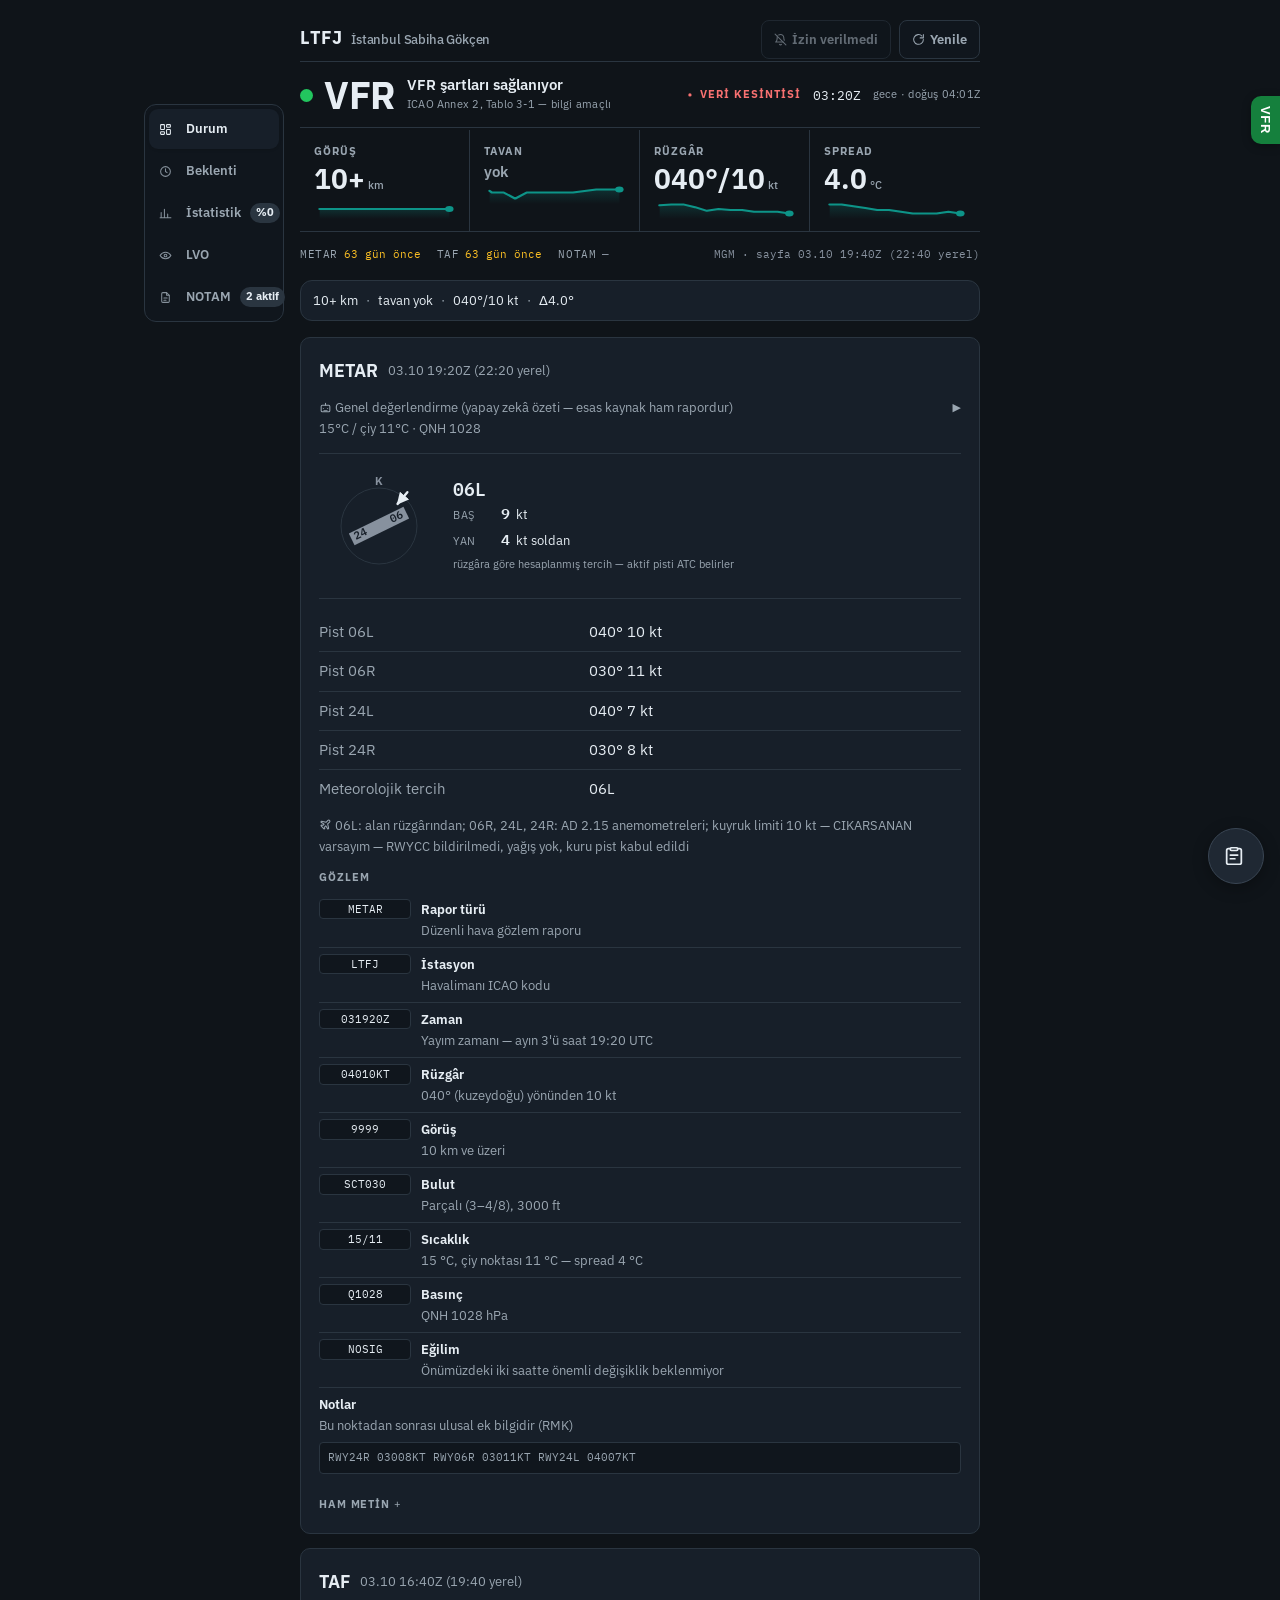
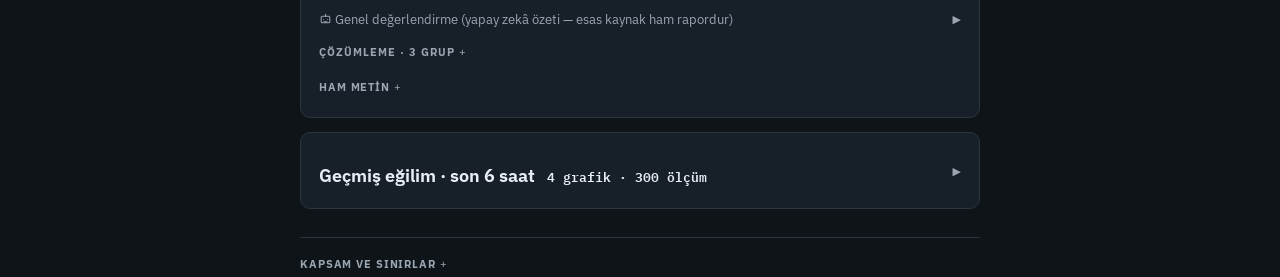
==== commit ba0308bc: "durum guncellendi [skip ci]" ====
--- a/index.html
+++ b/index.html
@@ -1517,7 +1517,7 @@
   <span class="veri-oge"><b>TAF</b><time id="veri-taf"
         data-zaman="2026-10-03T16:40:00.230000+00:00"></time></span>
   <span class="veri-oge"><b>NOTAM</b><span id="veri-notam">—</span></span>
-  <span class="veri-oge veri-kaynak">MGM · sayfa 03.10 19:36Z (22:36 yerel)</span>
+  <span class="veri-oge veri-kaynak">MGM · sayfa 03.10 19:40Z (22:40 yerel)</span>
 </div>
 <div class="yapiskan-ust">
 <div class="ozet-serit" id="ozet-serit"><span class="ozet-oge" title="Görüş">10+ km</span><span class="ozet-oge" title="Bulut tavanı">tavan yok</span><span class="ozet-oge" title="Rüzgâr (yön/hız, G=hamle)">040°/10 kt</span><span class="ozet-oge" title="Spread (sıcaklık − çiy noktası)">Δ4.0°</span></div>
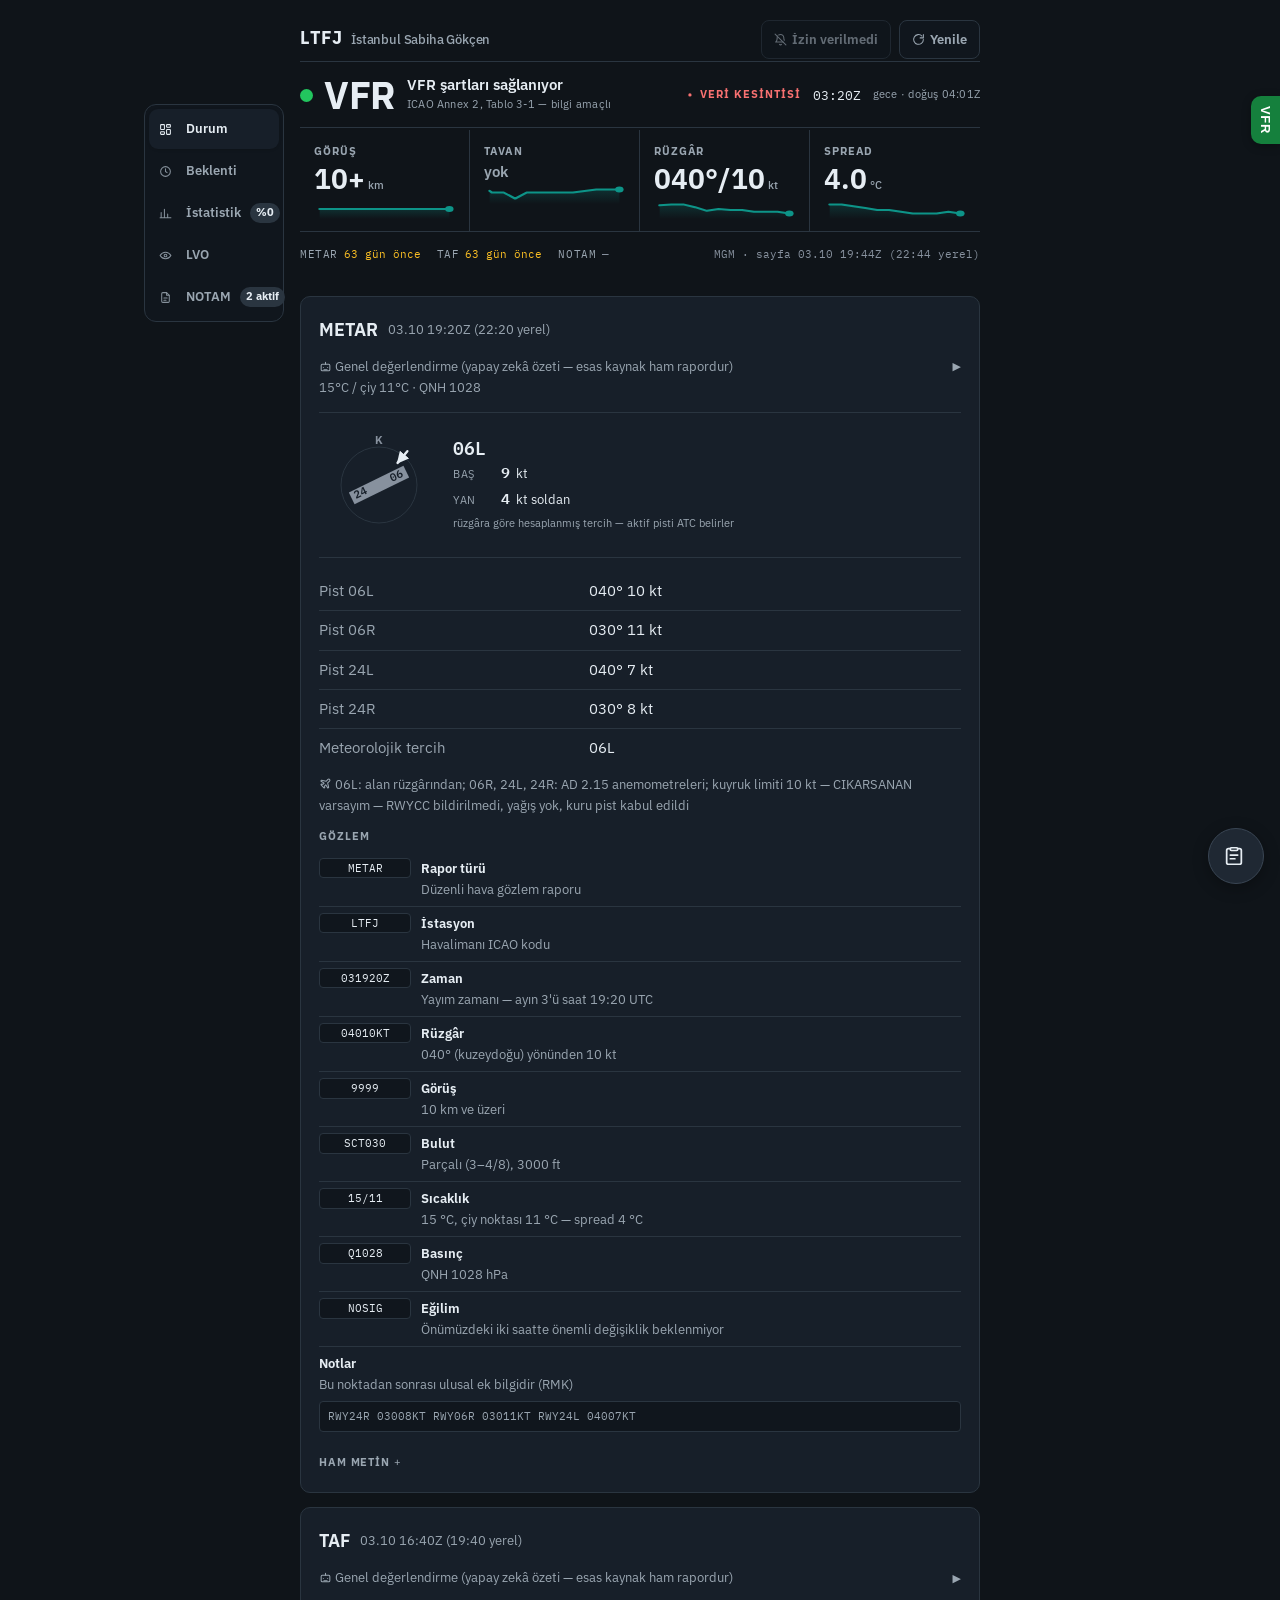
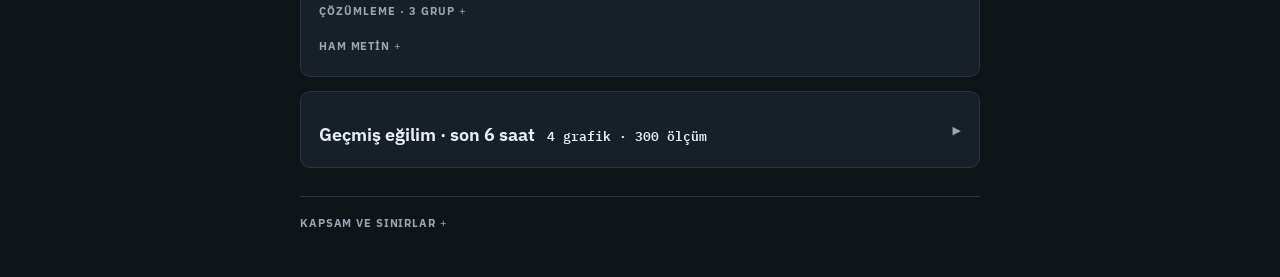
==== commit d04e8761: "durum guncellendi [skip ci]" ====
--- a/index.html
+++ b/index.html
@@ -1517,7 +1517,7 @@
   <span class="veri-oge"><b>TAF</b><time id="veri-taf"
         data-zaman="2026-10-03T16:40:00.230000+00:00"></time></span>
   <span class="veri-oge"><b>NOTAM</b><span id="veri-notam">—</span></span>
-  <span class="veri-oge veri-kaynak">MGM · sayfa 03.10 19:40Z (22:40 yerel)</span>
+  <span class="veri-oge veri-kaynak">MGM · sayfa 03.10 19:44Z (22:44 yerel)</span>
 </div>
 <div class="yapiskan-ust">
 <div class="ozet-serit" id="ozet-serit"><span class="ozet-oge" title="Görüş">10+ km</span><span class="ozet-oge" title="Bulut tavanı">tavan yok</span><span class="ozet-oge" title="Rüzgâr (yön/hız, G=hamle)">040°/10 kt</span><span class="ozet-oge" title="Spread (sıcaklık − çiy noktası)">Δ4.0°</span></div>
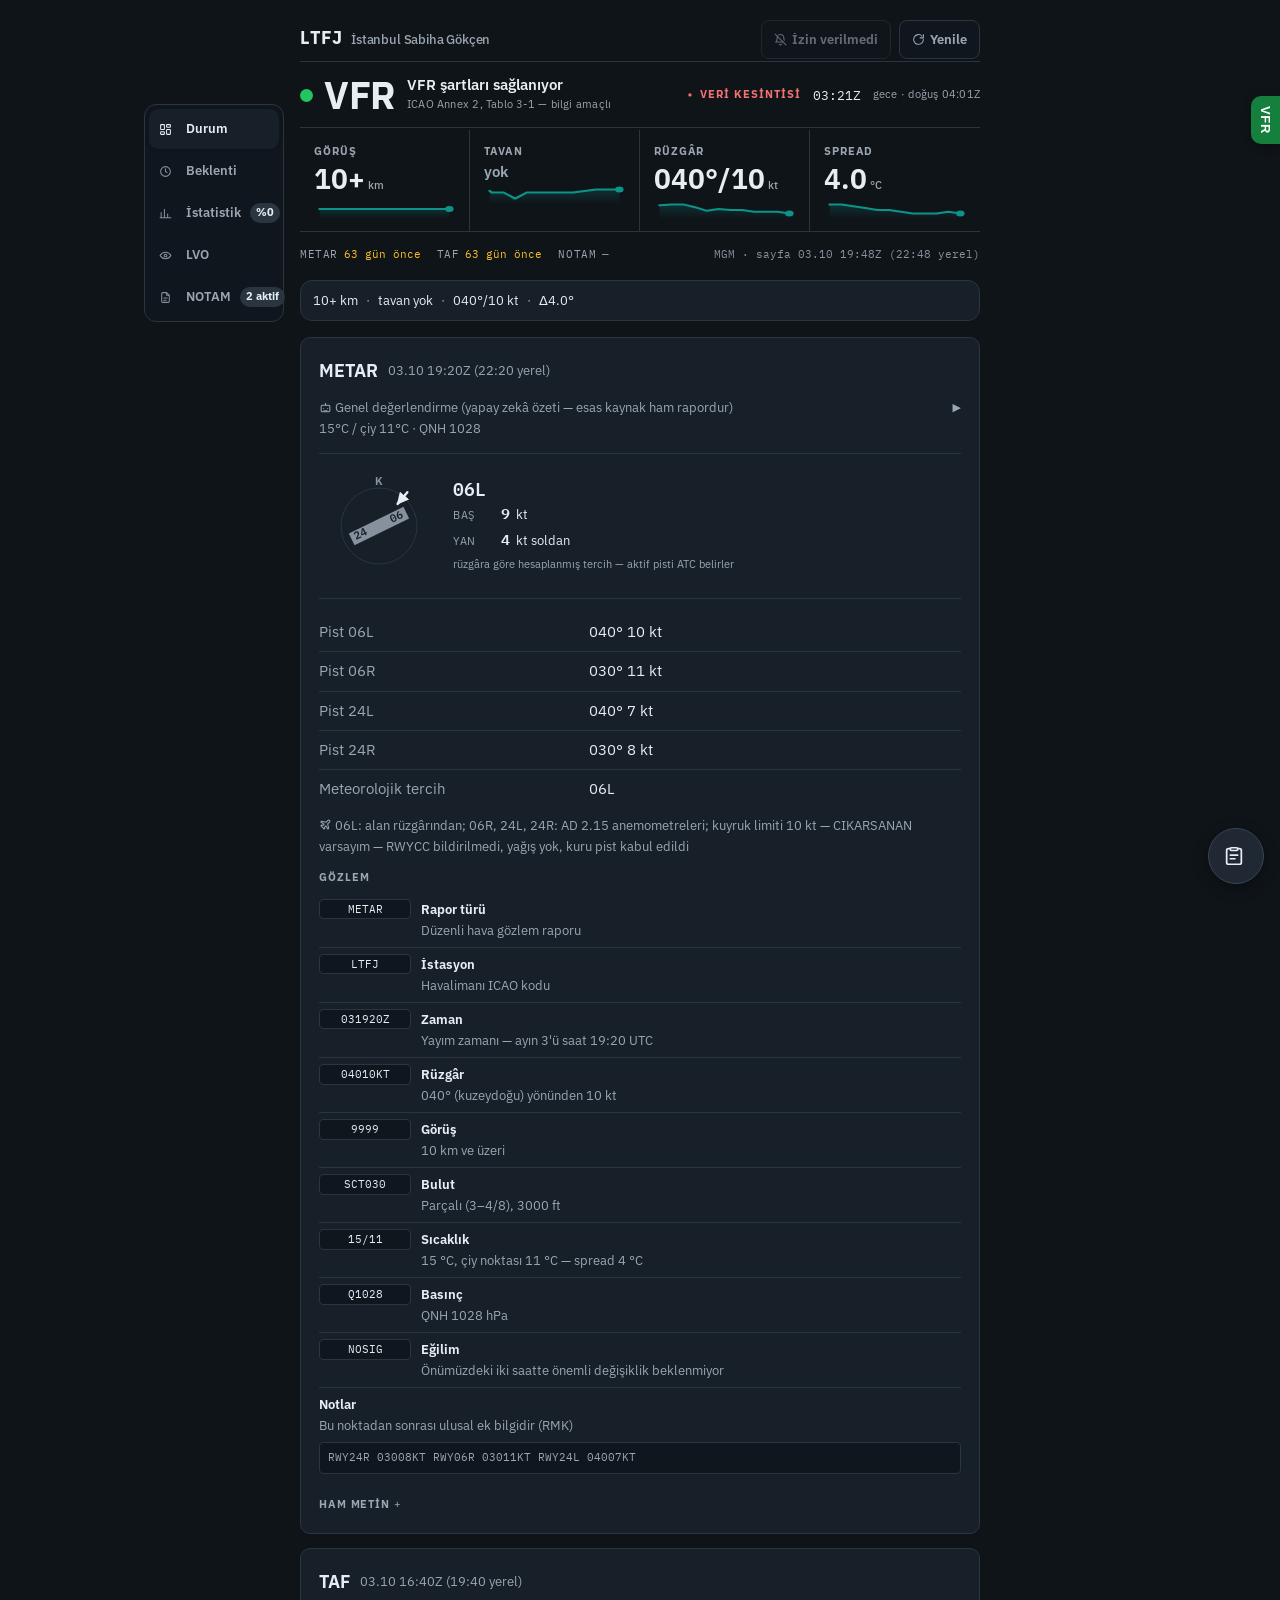
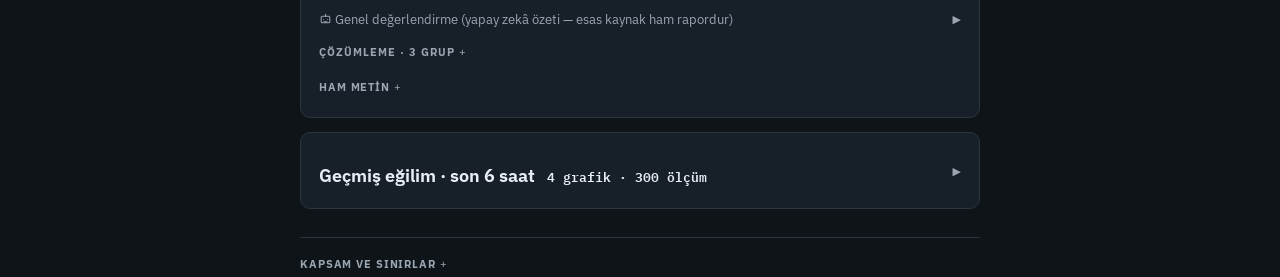
==== commit 8c15b47d: "durum guncellendi [skip ci]" ====
--- a/index.html
+++ b/index.html
@@ -1517,7 +1517,7 @@
   <span class="veri-oge"><b>TAF</b><time id="veri-taf"
         data-zaman="2026-10-03T16:40:00.230000+00:00"></time></span>
   <span class="veri-oge"><b>NOTAM</b><span id="veri-notam">—</span></span>
-  <span class="veri-oge veri-kaynak">MGM · sayfa 03.10 19:44Z (22:44 yerel)</span>
+  <span class="veri-oge veri-kaynak">MGM · sayfa 03.10 19:48Z (22:48 yerel)</span>
 </div>
 <div class="yapiskan-ust">
 <div class="ozet-serit" id="ozet-serit"><span class="ozet-oge" title="Görüş">10+ km</span><span class="ozet-oge" title="Bulut tavanı">tavan yok</span><span class="ozet-oge" title="Rüzgâr (yön/hız, G=hamle)">040°/10 kt</span><span class="ozet-oge" title="Spread (sıcaklık − çiy noktası)">Δ4.0°</span></div>
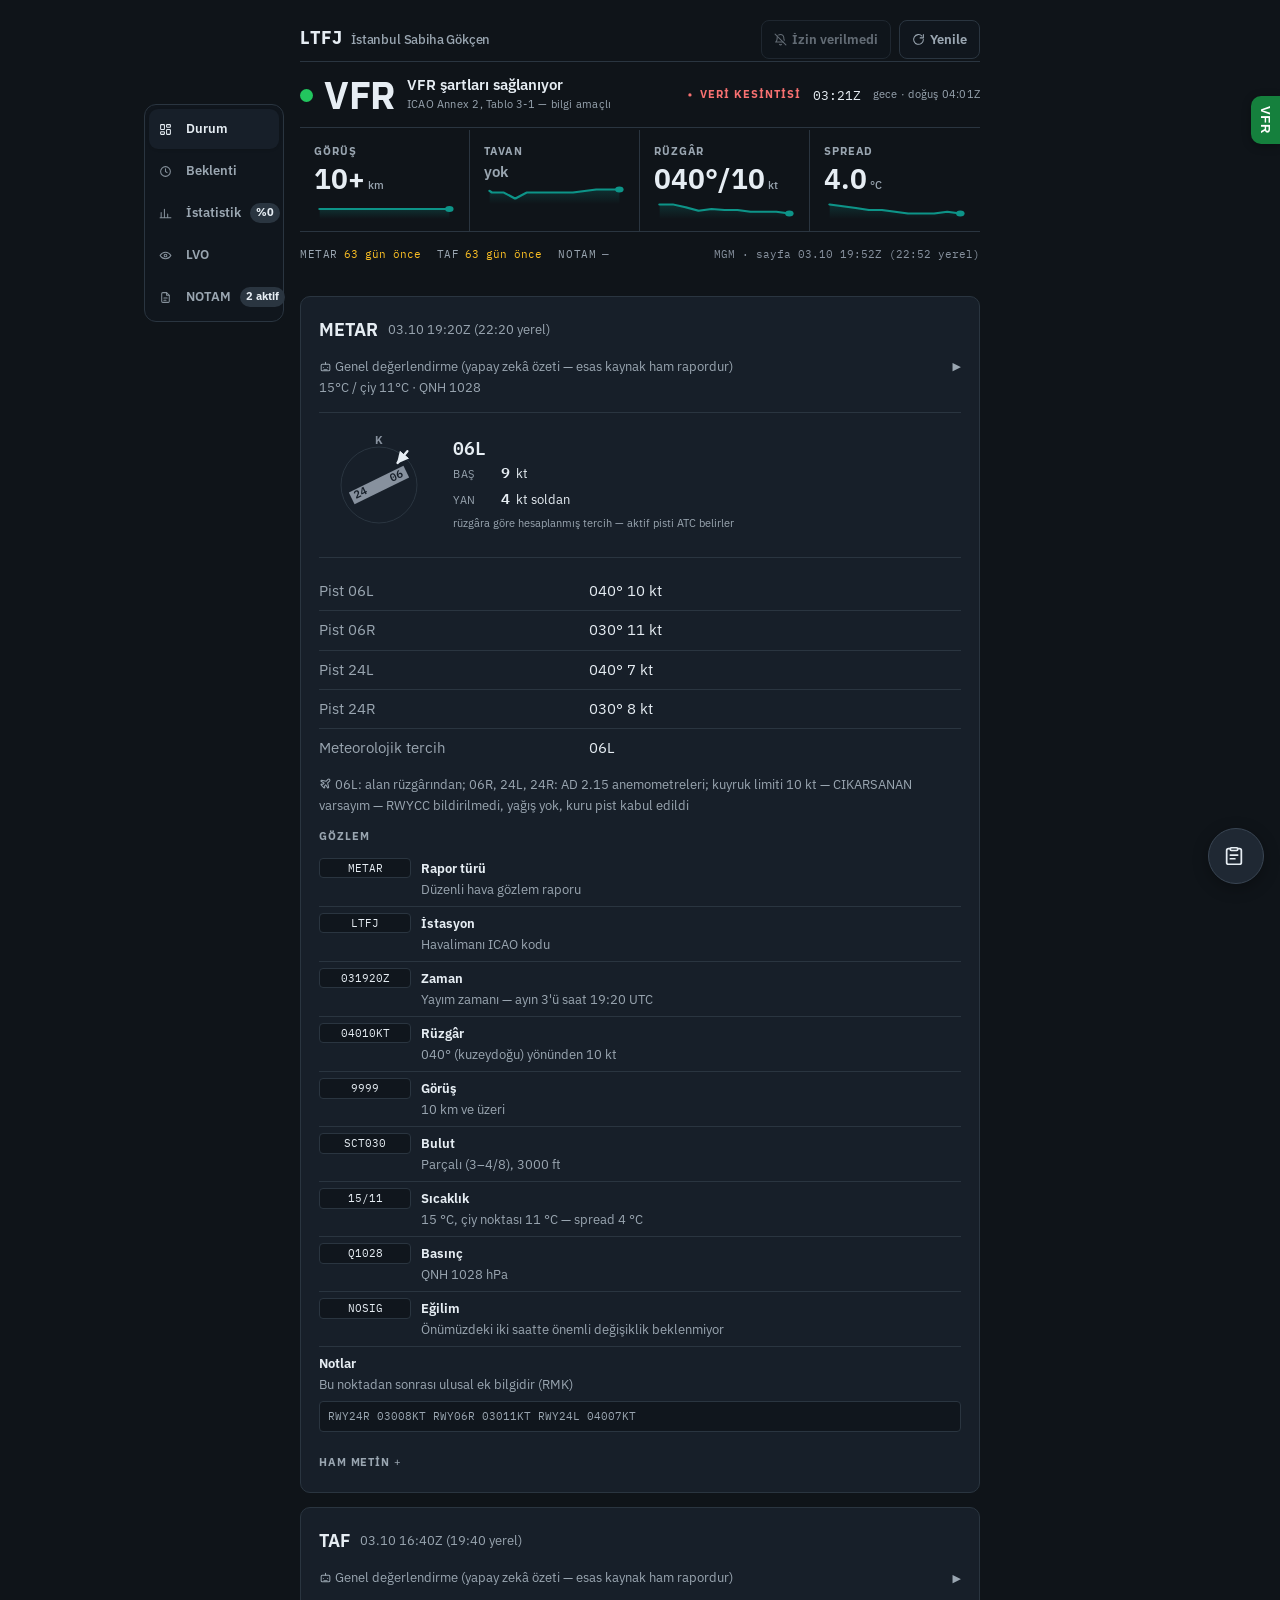
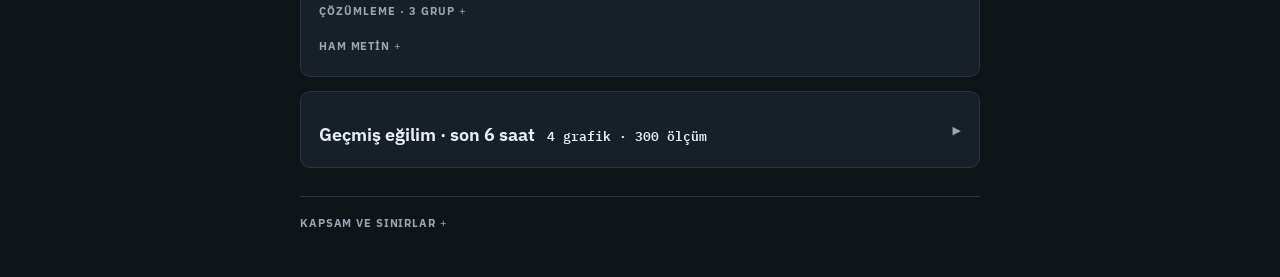
==== commit f6bab8ea: "durum guncellendi [skip ci]" ====
--- a/index.html
+++ b/index.html
@@ -1510,14 +1510,14 @@
      gorunmesin diye serit yalnizca hero ekrandan CIKINCA aciliyor
      (asagidaki IntersectionObserver). JS yoksa ikisi de gorunur -
      eski davranis, bilgi kaybi yok. -->
-<div class="su-an" id="su-an"><div class="hero"><div class="hero-oge" data-olcu="gorus" data-bant=""><div class="hero-etiket">GÖRÜŞ</div><div class="hero-deger">10+<span class="hero-birim">km</span></div><svg class="hero-kivilcim" aria-hidden="true" viewBox="0 0 100 20" class="grafik" preserveAspectRatio="none"><defs><linearGradient id="gd85656" x1="0" y1="0" x2="0" y2="1"><stop offset="0%" stop-color="currentColor" stop-opacity=".22"/><stop offset="100%" stop-color="currentColor" stop-opacity="0"/></linearGradient></defs><path d="M4.0,10.0 L12.4,10.0 L20.7,10.0 L29.1,10.0 L37.5,10.0 L45.8,10.0 L54.2,10.0 L62.5,10.0 L70.9,10.0 L79.3,10.0 L87.6,10.0 L96.0,10.0 L96.0,20 L4.0,20 Z" fill="url(#gd85656)" stroke="none"/><path d="M4.0,10.0 L12.4,10.0 L20.7,10.0 L29.1,10.0 L37.5,10.0 L45.8,10.0 L54.2,10.0 L62.5,10.0 L70.9,10.0 L79.3,10.0 L87.6,10.0 L96.0,10.0" fill="none" stroke="currentColor" stroke-width="2" stroke-linejoin="round" stroke-linecap="round"/><circle cx="96.0" cy="10.0" r="3" fill="currentColor"/></svg></div><div class="hero-oge" data-olcu="tavan" data-bant=""><div class="hero-etiket">TAVAN</div><div class="hero-deger hero-deger-metin">yok</div><svg class="hero-kivilcim" aria-hidden="true" viewBox="0 0 100 20" class="grafik" preserveAspectRatio="none"><defs><linearGradient id="gd85656" x1="0" y1="0" x2="0" y2="1"><stop offset="0%" stop-color="currentColor" stop-opacity=".22"/><stop offset="100%" stop-color="currentColor" stop-opacity="0"/></linearGradient></defs><path d="M4.0,6.9 L5.6,8.5 L13.9,8.5 L22.1,14.6 L30.3,8.5 L38.5,8.5 L46.7,8.5 L54.9,8.5 L63.1,8.5 L79.6,5.4 L87.8,5.4 L96.0,5.4 L96.0,20 L4.0,20 Z" fill="url(#gd85656)" stroke="none"/><path d="M4.0,6.9 L5.6,8.5 L13.9,8.5 L22.1,14.6 L30.3,8.5 L38.5,8.5 L46.7,8.5 L54.9,8.5 L63.1,8.5 L79.6,5.4 L87.8,5.4 L96.0,5.4" fill="none" stroke="currentColor" stroke-width="2" stroke-linejoin="round" stroke-linecap="round"/><circle cx="96.0" cy="5.4" r="3" fill="currentColor"/></svg></div><div class="hero-oge" data-olcu="_ruzgar" data-bant=""><div class="hero-etiket">RÜZGÂR</div><div class="hero-deger">040°/10<span class="hero-birim">kt</span></div><svg class="hero-kivilcim" aria-hidden="true" viewBox="0 0 100 20" class="grafik" preserveAspectRatio="none"><defs><linearGradient id="gd85656" x1="0" y1="0" x2="0" y2="1"><stop offset="0%" stop-color="currentColor" stop-opacity=".22"/><stop offset="100%" stop-color="currentColor" stop-opacity="0"/></linearGradient></defs><path d="M4.0,6.3 L12.4,5.4 L20.7,5.4 L29.1,8.2 L37.5,11.8 L45.8,10.0 L54.2,10.9 L62.5,10.9 L70.9,12.8 L79.3,12.8 L87.6,12.8 L96.0,14.6 L96.0,20 L4.0,20 Z" fill="url(#gd85656)" stroke="none"/><path d="M4.0,6.3 L12.4,5.4 L20.7,5.4 L29.1,8.2 L37.5,11.8 L45.8,10.0 L54.2,10.9 L62.5,10.9 L70.9,12.8 L79.3,12.8 L87.6,12.8 L96.0,14.6" fill="none" stroke="currentColor" stroke-width="2" stroke-linejoin="round" stroke-linecap="round"/><circle cx="96.0" cy="14.6" r="3" fill="currentColor"/></svg></div><div class="hero-oge" data-olcu="_spread" data-bant=""><div class="hero-etiket">SPREAD</div><div class="hero-deger">4.0<span class="hero-birim">°C</span></div><svg class="hero-kivilcim" aria-hidden="true" viewBox="0 0 100 20" class="grafik" preserveAspectRatio="none"><defs><linearGradient id="gd85656" x1="0" y1="0" x2="0" y2="1"><stop offset="0%" stop-color="currentColor" stop-opacity=".22"/><stop offset="100%" stop-color="currentColor" stop-opacity="0"/></linearGradient></defs><path d="M4.0,5.4 L12.4,5.4 L20.7,7.2 L29.1,9.1 L37.5,10.9 L45.8,10.9 L54.2,12.8 L62.5,14.6 L70.9,14.6 L79.3,14.6 L87.6,12.8 L96.0,14.6 L96.0,20 L4.0,20 Z" fill="url(#gd85656)" stroke="none"/><path d="M4.0,5.4 L12.4,5.4 L20.7,7.2 L29.1,9.1 L37.5,10.9 L45.8,10.9 L54.2,12.8 L62.5,14.6 L70.9,14.6 L79.3,14.6 L87.6,12.8 L96.0,14.6" fill="none" stroke="currentColor" stroke-width="2" stroke-linejoin="round" stroke-linecap="round"/><circle cx="96.0" cy="14.6" r="3" fill="currentColor"/></svg></div></div></div>
+<div class="su-an" id="su-an"><div class="hero"><div class="hero-oge" data-olcu="gorus" data-bant=""><div class="hero-etiket">GÖRÜŞ</div><div class="hero-deger">10+<span class="hero-birim">km</span></div><svg class="hero-kivilcim" aria-hidden="true" viewBox="0 0 100 20" class="grafik" preserveAspectRatio="none"><defs><linearGradient id="gd1466" x1="0" y1="0" x2="0" y2="1"><stop offset="0%" stop-color="currentColor" stop-opacity=".22"/><stop offset="100%" stop-color="currentColor" stop-opacity="0"/></linearGradient></defs><path d="M4.0,10.0 L13.2,10.0 L22.4,10.0 L31.6,10.0 L40.8,10.0 L50.0,10.0 L59.2,10.0 L68.4,10.0 L77.6,10.0 L86.8,10.0 L96.0,10.0 L96.0,20 L4.0,20 Z" fill="url(#gd1466)" stroke="none"/><path d="M4.0,10.0 L13.2,10.0 L22.4,10.0 L31.6,10.0 L40.8,10.0 L50.0,10.0 L59.2,10.0 L68.4,10.0 L77.6,10.0 L86.8,10.0 L96.0,10.0" fill="none" stroke="currentColor" stroke-width="2" stroke-linejoin="round" stroke-linecap="round"/><circle cx="96.0" cy="10.0" r="3" fill="currentColor"/></svg></div><div class="hero-oge" data-olcu="tavan" data-bant=""><div class="hero-etiket">TAVAN</div><div class="hero-deger hero-deger-metin">yok</div><svg class="hero-kivilcim" aria-hidden="true" viewBox="0 0 100 20" class="grafik" preserveAspectRatio="none"><defs><linearGradient id="gd85656" x1="0" y1="0" x2="0" y2="1"><stop offset="0%" stop-color="currentColor" stop-opacity=".22"/><stop offset="100%" stop-color="currentColor" stop-opacity="0"/></linearGradient></defs><path d="M4.0,6.9 L5.6,8.5 L13.9,8.5 L22.1,14.6 L30.3,8.5 L38.5,8.5 L46.7,8.5 L54.9,8.5 L63.1,8.5 L79.6,5.4 L87.8,5.4 L96.0,5.4 L96.0,20 L4.0,20 Z" fill="url(#gd85656)" stroke="none"/><path d="M4.0,6.9 L5.6,8.5 L13.9,8.5 L22.1,14.6 L30.3,8.5 L38.5,8.5 L46.7,8.5 L54.9,8.5 L63.1,8.5 L79.6,5.4 L87.8,5.4 L96.0,5.4" fill="none" stroke="currentColor" stroke-width="2" stroke-linejoin="round" stroke-linecap="round"/><circle cx="96.0" cy="5.4" r="3" fill="currentColor"/></svg></div><div class="hero-oge" data-olcu="_ruzgar" data-bant=""><div class="hero-etiket">RÜZGÂR</div><div class="hero-deger">040°/10<span class="hero-birim">kt</span></div><svg class="hero-kivilcim" aria-hidden="true" viewBox="0 0 100 20" class="grafik" preserveAspectRatio="none"><defs><linearGradient id="gd1466" x1="0" y1="0" x2="0" y2="1"><stop offset="0%" stop-color="currentColor" stop-opacity=".22"/><stop offset="100%" stop-color="currentColor" stop-opacity="0"/></linearGradient></defs><path d="M4.0,5.4 L13.2,5.4 L22.4,8.2 L31.6,11.8 L40.8,10.0 L50.0,10.9 L59.2,10.9 L68.4,12.8 L77.6,12.8 L86.8,12.8 L96.0,14.6 L96.0,20 L4.0,20 Z" fill="url(#gd1466)" stroke="none"/><path d="M4.0,5.4 L13.2,5.4 L22.4,8.2 L31.6,11.8 L40.8,10.0 L50.0,10.9 L59.2,10.9 L68.4,12.8 L77.6,12.8 L86.8,12.8 L96.0,14.6" fill="none" stroke="currentColor" stroke-width="2" stroke-linejoin="round" stroke-linecap="round"/><circle cx="96.0" cy="14.6" r="3" fill="currentColor"/></svg></div><div class="hero-oge" data-olcu="_spread" data-bant=""><div class="hero-etiket">SPREAD</div><div class="hero-deger">4.0<span class="hero-birim">°C</span></div><svg class="hero-kivilcim" aria-hidden="true" viewBox="0 0 100 20" class="grafik" preserveAspectRatio="none"><defs><linearGradient id="gd1466" x1="0" y1="0" x2="0" y2="1"><stop offset="0%" stop-color="currentColor" stop-opacity=".22"/><stop offset="100%" stop-color="currentColor" stop-opacity="0"/></linearGradient></defs><path d="M4.0,5.4 L13.2,7.2 L22.4,9.1 L31.6,10.9 L40.8,10.9 L50.0,12.8 L59.2,14.6 L68.4,14.6 L77.6,14.6 L86.8,12.8 L96.0,14.6 L96.0,20 L4.0,20 Z" fill="url(#gd1466)" stroke="none"/><path d="M4.0,5.4 L13.2,7.2 L22.4,9.1 L31.6,10.9 L40.8,10.9 L50.0,12.8 L59.2,14.6 L68.4,14.6 L77.6,14.6 L86.8,12.8 L96.0,14.6" fill="none" stroke="currentColor" stroke-width="2" stroke-linejoin="round" stroke-linecap="round"/><circle cx="96.0" cy="14.6" r="3" fill="currentColor"/></svg></div></div></div>
 <div class="veri-serit">
   <span class="veri-oge"><b>METAR</b><time id="veri-metar"
         data-zaman="2026-10-03T19:20:00.338000+00:00"></time></span>
   <span class="veri-oge"><b>TAF</b><time id="veri-taf"
         data-zaman="2026-10-03T16:40:00.230000+00:00"></time></span>
   <span class="veri-oge"><b>NOTAM</b><span id="veri-notam">—</span></span>
-  <span class="veri-oge veri-kaynak">MGM · sayfa 03.10 19:48Z (22:48 yerel)</span>
+  <span class="veri-oge veri-kaynak">MGM · sayfa 03.10 19:52Z (22:52 yerel)</span>
 </div>
 <div class="yapiskan-ust">
 <div class="ozet-serit" id="ozet-serit"><span class="ozet-oge" title="Görüş">10+ km</span><span class="ozet-oge" title="Bulut tavanı">tavan yok</span><span class="ozet-oge" title="Rüzgâr (yön/hız, G=hamle)">040°/10 kt</span><span class="ozet-oge" title="Spread (sıcaklık − çiy noktası)">Δ4.0°</span></div>
@@ -1528,7 +1528,7 @@
      aria-labelledby="sekme-durum">
 <div class="kart"><div class="basrow"><span class="tip">METAR</span><span class="zaman">03.10 19:20Z (22:20 yerel)</span></div><details class="kat"><summary><svg class="ikon" viewBox="0 0 24 24" aria-hidden="true" focusable="false"><rect x="4" y="8" width="16" height="12" rx="2"/><path d="M12 8V4M8 14h.01M16 14h.01M9 18h6"/></svg> Genel değerlendirme (yapay zekâ özeti — esas kaynak ham rapordur)</summary><div class="yorum">**Rüzgâr:** Kuzeydoğudan 10 knot (yaklaşık 18 km/saat) hızında rüzgâr esiyor, yan bileşen düşük seviyede.<br>**Görüş:** 10 kilometre ve daha fazla görüş mesafesi var, uçuş için rahat koşullar.<br>**Gökyüzü:** Yaklaşık 3000 feet (900 metre) yükseklikte parçalı bulutluluk, yağış yok.<br>**Uçuşa etkisi:** Gözlenen veriler içinde kısıtlayıcı unsur bulunmuyor, hava koşulları uçuş için uygun.</div></details><div class="ozet-ikincil">15°C / çiy 11°C · QNH 1028</div><div class="pist-diyagram"><svg class="pd-svg" viewBox="0 0 120 120" role="img" aria-label="Rüzgâr 040°/10 kt, pist 06L"><defs><marker id="pd-uc" viewBox="0 0 10 10" refX="9" refY="5" markerWidth="5" markerHeight="5" orient="auto-start-reverse"><path d="M0 0 L10 5 L0 10 z" fill="currentColor"/></marker></defs><circle class="pd-halka" cx="60.0" cy="60.0" r="38.0"/><line class="pd-pist" x1="87.3" y1="46.7" x2="32.7" y2="73.3"/><text class="pd-uc-ad pd-uc-tercih" x="77.8" y="51.4" transform="rotate(-25.9 77.8 51.4)">06</text><text class="pd-uc-ad" x="42.2" y="68.6" transform="rotate(-25.9 42.2 68.6)">24</text><text class="pd-kuzey" x="60.0" y="16.0">K</text><g class="pd-ok-g" data-yon="40" transform="rotate(40 60 60)"><line class="pd-ok" x1="60.0" y1="15.9" x2="60.0" y2="31.1" marker-end="url(#pd-uc)"/></g></svg><div class="pd-okuma"><div class="pd-pist-ad">06L</div><div class="pd-satir" data-olcu="pd-bas"><span class="pd-etiket">baş</span><b>9</b> kt</div><div class="pd-satir" data-olcu="pd-yan"><span class="pd-etiket">yan</span><b>4</b> kt soldan</div><div class="pd-not">rüzgâra göre hesaplanmış tercih — aktif pisti ATC belirler</div></div></div><table><tr><td>Pist 06L</td><td>040° 10 kt</td></tr><tr><td>Pist 06R</td><td>030° 11 kt</td></tr><tr><td>Pist 24L</td><td>040° 7 kt</td></tr><tr><td>Pist 24R</td><td>030° 8 kt</td></tr><tr><td>Meteorolojik tercih</td><td>06L</td></tr></table><div class="pist-kaynak"><svg class="ikon" viewBox="0 0 24 24" aria-hidden="true" focusable="false"><path d="M17.8 19.2 16 11l3.5-3.5a2.1 2.1 0 0 0-3-3L13 8 4.8 6.2a1 1 0 0 0-.9 1.7l5.6 3.4-2.3 2.3-2.4-.5a1 1 0 0 0-.9 1.6l2.6 2.6 2.6 2.6a1 1 0 0 0 1.6-.9l-.5-2.4 2.3-2.3 3.4 5.6a1 1 0 0 0 1.7-.9z"/></svg> 06L: alan rüzgârından; 06R, 24L, 24R: AD 2.15 anemometreleri; kuyruk limiti 10 kt — CIKARSANAN varsayım — RWYCC bildirilmedi, yağış yok, kuru pist kabul edildi</div><div class="cozum"><div class="coz-bas">Gözlem</div><div class="coz-satir"><code class="jeton">METAR</code><div class="coz-metin"><b>Rapor türü</b><span>Düzenli hava gözlem raporu</span></div></div><div class="coz-satir"><code class="jeton">LTFJ</code><div class="coz-metin"><b>İstasyon</b><span>Havalimanı ICAO kodu</span></div></div><div class="coz-satir"><code class="jeton">031920Z</code><div class="coz-metin"><b>Zaman</b><span>Yayım zamanı — ayın 3&#x27;ü saat 19:20 UTC</span></div></div><div class="coz-satir"><code class="jeton">04010KT</code><div class="coz-metin"><b>Rüzgâr</b><span>040° (kuzeydoğu) yönünden 10 kt</span></div></div><div class="coz-satir"><code class="jeton">9999</code><div class="coz-metin"><b>Görüş</b><span>10 km ve üzeri</span></div></div><div class="coz-satir"><code class="jeton">SCT030</code><div class="coz-metin"><b>Bulut</b><span>Parçalı (3–4/8), 3000 ft</span></div></div><div class="coz-satir"><code class="jeton">15/11</code><div class="coz-metin"><b>Sıcaklık</b><span>15 °C, çiy noktası 11 °C — spread 4 °C</span></div></div><div class="coz-satir"><code class="jeton">Q1028</code><div class="coz-metin"><b>Basınç</b><span>QNH 1028 hPa</span></div></div><div class="coz-satir"><code class="jeton">NOSIG</code><div class="coz-metin"><b>Eğilim</b><span>Önümüzdeki iki saatte önemli değişiklik beklenmiyor</span></div></div><div class="coz-satir coz-dik"><div class="coz-metin"><b>Notlar</b><span>Bu noktadan sonrası ulusal ek bilgidir (RMK)</span></div><code class="jeton jeton-genis">RWY24R 03008KT RWY06R 03011KT RWY24L 04007KT</code></div></div><details class="ham-kat"><summary>Ham metin</summary><pre>METAR LTFJ 031920Z 04010KT 9999 SCT030 15/11 Q1028 NOSIG RMK RWY24R 03008KT RWY06R 03011KT RWY24L 04007KT</pre></details></div><div class="kart"><div class="basrow"><span class="tip">TAF</span><span class="zaman">03.10 16:40Z (19:40 yerel)</span></div><details class="kat"><summary><svg class="ikon" viewBox="0 0 24 24" aria-hidden="true" focusable="false"><rect x="4" y="8" width="16" height="12" rx="2"/><path d="M12 8V4M8 14h.01M16 14h.01M9 18h6"/></svg> Genel değerlendirme (yapay zekâ özeti — esas kaynak ham rapordur)</summary><div class="yorum">**Genel:** İstanbul Sabiha Gökçen Havalimanı bölgesinde rüzgar 040° yönünden 15 düğün hızında, görüş 10 km ve üzeri, 3500 ft&#x27;de dağınık bulutluluk beklenmektedir.<br>• **0318/0320 UTC:** Rüzgar 040° yönünden 15 düğün, görüş 10 km ve üzeri, 3500 ft&#x27;de dağınık bulutluluk.<br>• **0320/0323 UTC:** Rüzgar kademeli olarak 040° yönünden 5 düğüne düşüyor.<br>• **0406/0409 UTC:** Rüzgar kademeli olarak 040° yönünden 15 düğüne yükseliyor.</div></details><details class="cozum cozum-kat"><summary>Çözümleme · 3 grup</summary><div class="coz-grup"><span class="coz-etiket">Tahminin başlangıcı</span><span class="coz-pencere">ayın 3&#x27;ü saat 18:00 UTC – ayın 4&#x27;ü saat 18:00 UTC</span></div><div class="coz-satir"><code class="jeton">TAF</code><div class="coz-metin"><b>Rapor türü</b><span>Meydan tahmini</span></div></div><div class="coz-satir"><code class="jeton">LTFJ</code><div class="coz-metin"><b>İstasyon</b><span>Havalimanı ICAO kodu</span></div></div><div class="coz-satir"><code class="jeton">031640Z</code><div class="coz-metin"><b>Zaman</b><span>Yayım zamanı — ayın 3&#x27;ü saat 16:40 UTC</span></div></div><div class="coz-satir"><code class="jeton">04015KT</code><div class="coz-metin"><b>Rüzgâr</b><span>040° (kuzeydoğu) yönünden 15 kt</span></div></div><div class="coz-satir"><code class="jeton">9999</code><div class="coz-metin"><b>Görüş</b><span>10 km ve üzeri</span></div></div><div class="coz-satir"><code class="jeton">SCT035</code><div class="coz-metin"><b>Bulut</b><span>Parçalı (3–4/8), 3500 ft</span></div></div><div class="coz-grup"><span class="coz-etiket">Tedricen değişiyor</span><span class="coz-pencere">ayın 3&#x27;ü saat 20:00 UTC – ayın 3&#x27;ü saat 23:00 UTC</span></div><div class="coz-satir"><code class="jeton">04005KT</code><div class="coz-metin"><b>Rüzgâr</b><span>040° (kuzeydoğu) yönünden 5 kt</span></div></div><div class="coz-grup"><span class="coz-etiket">Tedricen değişiyor</span><span class="coz-pencere">ayın 4&#x27;ü saat 06:00 UTC – ayın 4&#x27;ü saat 09:00 UTC</span></div><div class="coz-satir"><code class="jeton">04015KT</code><div class="coz-metin"><b>Rüzgâr</b><span>040° (kuzeydoğu) yönünden 15 kt</span></div></div></details><details class="ham-kat"><summary>Ham metin</summary><pre>TAF LTFJ 031640Z 0318/0418 04015KT 9999 SCT035
     BECMG 0320/0323 04005KT
-    BECMG 0406/0409 04015KT</pre></details></div><div class="kart"><details class="kat kat-kart"><summary>Geçmiş eğilim · son 6 saat <span class="kat-rozet">4 grafik · 300 ölçüm</span></summary><div class="grafik-grid"><div class="grafik-kutu" data-noktalar="[{&quot;x&quot;: 0.0067, &quot;y&quot;: 0.2308, &quot;s&quot;: &quot;16:50&quot;, &quot;d&quot;: &quot;19 kt&quot;}, {&quot;x&quot;: 0.0964, &quot;y&quot;: 0.1635, &quot;s&quot;: &quot;17:20&quot;, &quot;d&quot;: &quot;20 kt&quot;}, {&quot;x&quot;: 0.1861, &quot;y&quot;: 0.1635, &quot;s&quot;: &quot;17:50&quot;, &quot;d&quot;: &quot;20 kt&quot;}, {&quot;x&quot;: 0.2758, &quot;y&quot;: 0.3654, &quot;s&quot;: &quot;18:20&quot;, &quot;d&quot;: &quot;17 kt&quot;}, {&quot;x&quot;: 0.3655, &quot;y&quot;: 0.6346, &quot;s&quot;: &quot;18:50&quot;, &quot;d&quot;: &quot;13 kt&quot;}, {&quot;x&quot;: 0.4552, &quot;y&quot;: 0.5, &quot;s&quot;: &quot;19:20&quot;, &quot;d&quot;: &quot;15 kt&quot;}, {&quot;x&quot;: 0.5448, &quot;y&quot;: 0.5673, &quot;s&quot;: &quot;19:50&quot;, &quot;d&quot;: &quot;14 kt&quot;}, {&quot;x&quot;: 0.6345, &quot;y&quot;: 0.5673, &quot;s&quot;: &quot;20:20&quot;, &quot;d&quot;: &quot;14 kt&quot;}, {&quot;x&quot;: 0.7242, &quot;y&quot;: 0.7019, &quot;s&quot;: &quot;20:50&quot;, &quot;d&quot;: &quot;12 kt&quot;}, {&quot;x&quot;: 0.8139, &quot;y&quot;: 0.7019, &quot;s&quot;: &quot;21:20&quot;, &quot;d&quot;: &quot;12 kt&quot;}, {&quot;x&quot;: 0.9036, &quot;y&quot;: 0.7019, &quot;s&quot;: &quot;21:50&quot;, &quot;d&quot;: &quot;12 kt&quot;}, {&quot;x&quot;: 0.9933, &quot;y&quot;: 0.8365, &quot;s&quot;: &quot;22:20&quot;, &quot;d&quot;: &quot;10 kt&quot;}]"><div class="grafik-baslik"><span>Rüzgâr</span><span class="grafik-son">10 kt</span></div><div class="grafik-sarmal"><svg viewBox="0 0 600 64" class="grafik" preserveAspectRatio="none"><defs><linearGradient id="gd29270" x1="0" y1="0" x2="0" y2="1"><stop offset="0%" stop-color="currentColor" stop-opacity=".22"/><stop offset="100%" stop-color="currentColor" stop-opacity="0"/></linearGradient></defs><path d="M4.0,14.8 L57.8,10.5 L111.6,10.5 L165.5,23.4 L219.3,40.6 L273.1,32.0 L326.9,36.3 L380.7,36.3 L434.5,44.9 L488.4,44.9 L542.2,44.9 L596.0,53.5 L596.0,64 L4.0,64 Z" fill="url(#gd29270)" stroke="none"/><path d="M4.0,14.8 L57.8,10.5 L111.6,10.5 L165.5,23.4 L219.3,40.6 L273.1,32.0 L326.9,36.3 L380.7,36.3 L434.5,44.9 L488.4,44.9 L542.2,44.9 L596.0,53.5" fill="none" stroke="currentColor" stroke-width="2" stroke-linejoin="round" stroke-linecap="round"/><circle cx="596.0" cy="53.5" r="3" fill="currentColor"/></svg><div class="grafik-imlec" hidden></div><div class="grafik-nokta" hidden></div><div class="grafik-balon" hidden></div></div><div class="grafik-eksen"><span>16:50</span><span>22:20</span></div></div><div class="grafik-kutu" data-noktalar="[{&quot;x&quot;: 0.0067, &quot;y&quot;: 0.2756, &quot;s&quot;: &quot;01:14&quot;, &quot;d&quot;: &quot;8000 ft&quot;}, {&quot;x&quot;: 0.0113, &quot;y&quot;: 0.3878, &quot;s&quot;: &quot;01:20&quot;, &quot;d&quot;: &quot;7000 ft&quot;}, {&quot;x&quot;: 0.0347, &quot;y&quot;: 0.3878, &quot;s&quot;: &quot;01:50&quot;, &quot;d&quot;: &quot;7000 ft&quot;}, {&quot;x&quot;: 0.0581, &quot;y&quot;: 0.8365, &quot;s&quot;: &quot;02:20&quot;, &quot;d&quot;: &quot;3000 ft&quot;}, {&quot;x&quot;: 0.0815, &quot;y&quot;: 0.3878, &quot;s&quot;: &quot;02:50&quot;, &quot;d&quot;: &quot;7000 ft&quot;}, {&quot;x&quot;: 0.1049, &quot;y&quot;: 0.3878, &quot;s&quot;: &quot;03:20&quot;, &quot;d&quot;: &quot;7000 ft&quot;}, {&quot;x&quot;: 0.1282, &quot;y&quot;: 0.3878, &quot;s&quot;: &quot;03:50&quot;, &quot;d&quot;: &quot;7000 ft&quot;}, {&quot;x&quot;: 0.1516, &quot;y&quot;: 0.3878, &quot;s&quot;: &quot;04:20&quot;, &quot;d&quot;: &quot;7000 ft&quot;}, {&quot;x&quot;: 0.175, &quot;y&quot;: 0.3878, &quot;s&quot;: &quot;04:50&quot;, &quot;d&quot;: &quot;7000 ft&quot;}, {&quot;x&quot;: 0.2218, &quot;y&quot;: 0.1635, &quot;s&quot;: &quot;05:50&quot;, &quot;d&quot;: &quot;9000 ft&quot;}, {&quot;x&quot;: 0.2452, &quot;y&quot;: 0.1635, &quot;s&quot;: &quot;06:20&quot;, &quot;d&quot;: &quot;9000 ft&quot;}, {&quot;x&quot;: 0.2685, &quot;y&quot;: 0.1635, &quot;s&quot;: &quot;06:50&quot;, &quot;d&quot;: &quot;9000 ft&quot;}]"><div class="grafik-baslik"><span>Bulut tavanı</span><span class="grafik-son grafik-son-yok">tavan yok</span></div><div class="grafik-sarmal"><svg viewBox="0 0 600 64" class="grafik" preserveAspectRatio="none"><defs><linearGradient id="gd29270" x1="0" y1="0" x2="0" y2="1"><stop offset="0%" stop-color="currentColor" stop-opacity=".22"/><stop offset="100%" stop-color="currentColor" stop-opacity="0"/></linearGradient></defs><path d="M4.0,17.6 L6.8,24.8 L20.8,24.8 L34.9,53.5 L48.9,24.8 L62.9,24.8 L76.9,24.8 L91.0,24.8 L105.0,24.8 L133.1,10.5 L147.1,10.5 L161.1,10.5 L161.1,64 L4.0,64 Z" fill="url(#gd29270)" stroke="none"/><rect class="grafik-bosluk" x="161.1" y="0" width="434.9" height="64"/><line class="grafik-sinir" x1="161.1" y1="0" x2="161.1" y2="64"/><path d="M4.0,17.6 L6.8,24.8 L20.8,24.8 L34.9,53.5 L48.9,24.8 L62.9,24.8 L76.9,24.8 L91.0,24.8 L105.0,24.8 L133.1,10.5 L147.1,10.5 L161.1,10.5" fill="none" stroke="currentColor" stroke-width="2" stroke-linejoin="round" stroke-linecap="round"/><circle cx="161.1" cy="10.5" r="4" fill="none" stroke="currentColor" stroke-width="2"/></svg><div class="grafik-imlec" hidden></div><div class="grafik-nokta" hidden></div><div class="grafik-balon" hidden></div></div><div class="grafik-eksen"><span>01:14</span><span>22:20</span></div><div class="grafik-durum-notu">Son ölçüm: 9000 ft · 03:50Z (06:50 yerel) — o zamandan beri 5/8+ katman (BKN/OVC/VV) yok.</div></div><div class="grafik-kutu" data-noktalar="[{&quot;x&quot;: 0.0067, &quot;y&quot;: 0.8365, &quot;s&quot;: &quot;16:50&quot;, &quot;d&quot;: &quot;1027 hPa&quot;}, {&quot;x&quot;: 0.0964, &quot;y&quot;: 0.8365, &quot;s&quot;: &quot;17:20&quot;, &quot;d&quot;: &quot;1027 hPa&quot;}, {&quot;x&quot;: 0.1861, &quot;y&quot;: 0.8365, &quot;s&quot;: &quot;17:50&quot;, &quot;d&quot;: &quot;1027 hPa&quot;}, {&quot;x&quot;: 0.2758, &quot;y&quot;: 0.8365, &quot;s&quot;: &quot;18:20&quot;, &quot;d&quot;: &quot;1027 hPa&quot;}, {&quot;x&quot;: 0.3655, &quot;y&quot;: 0.8365, &quot;s&quot;: &quot;18:50&quot;, &quot;d&quot;: &quot;1027 hPa&quot;}, {&quot;x&quot;: 0.4552, &quot;y&quot;: 0.8365, &quot;s&quot;: &quot;19:20&quot;, &quot;d&quot;: &quot;1027 hPa&quot;}, {&quot;x&quot;: 0.5448, &quot;y&quot;: 0.8365, &quot;s&quot;: &quot;19:50&quot;, &quot;d&quot;: &quot;1027 hPa&quot;}, {&quot;x&quot;: 0.6345, &quot;y&quot;: 0.1635, &quot;s&quot;: &quot;20:20&quot;, &quot;d&quot;: &quot;1028 hPa&quot;}, {&quot;x&quot;: 0.7242, &quot;y&quot;: 0.1635, &quot;s&quot;: &quot;20:50&quot;, &quot;d&quot;: &quot;1028 hPa&quot;}, {&quot;x&quot;: 0.8139, &quot;y&quot;: 0.1635, &quot;s&quot;: &quot;21:20&quot;, &quot;d&quot;: &quot;1028 hPa&quot;}, {&quot;x&quot;: 0.9036, &quot;y&quot;: 0.1635, &quot;s&quot;: &quot;21:50&quot;, &quot;d&quot;: &quot;1028 hPa&quot;}, {&quot;x&quot;: 0.9933, &quot;y&quot;: 0.1635, &quot;s&quot;: &quot;22:20&quot;, &quot;d&quot;: &quot;1028 hPa&quot;}]"><div class="grafik-baslik"><span>QNH</span><span class="grafik-son">1028 hPa</span></div><div class="grafik-sarmal"><svg viewBox="0 0 600 64" class="grafik" preserveAspectRatio="none"><defs><linearGradient id="gd29270" x1="0" y1="0" x2="0" y2="1"><stop offset="0%" stop-color="currentColor" stop-opacity=".22"/><stop offset="100%" stop-color="currentColor" stop-opacity="0"/></linearGradient></defs><path d="M4.0,53.5 L57.8,53.5 L111.6,53.5 L165.5,53.5 L219.3,53.5 L273.1,53.5 L326.9,53.5 L380.7,10.5 L434.5,10.5 L488.4,10.5 L542.2,10.5 L596.0,10.5 L596.0,64 L4.0,64 Z" fill="url(#gd29270)" stroke="none"/><path d="M4.0,53.5 L57.8,53.5 L111.6,53.5 L165.5,53.5 L219.3,53.5 L273.1,53.5 L326.9,53.5 L380.7,10.5 L434.5,10.5 L488.4,10.5 L542.2,10.5 L596.0,10.5" fill="none" stroke="currentColor" stroke-width="2" stroke-linejoin="round" stroke-linecap="round"/><circle cx="596.0" cy="10.5" r="3" fill="currentColor"/></svg><div class="grafik-imlec" hidden></div><div class="grafik-nokta" hidden></div><div class="grafik-balon" hidden></div></div><div class="grafik-eksen"><span>16:50</span><span>22:20</span></div></div><div class="grafik-kutu" data-noktalar="[{&quot;x&quot;: 0.0067, &quot;y&quot;: 0.1635, &quot;s&quot;: &quot;16:50&quot;, &quot;d&quot;: &quot;19 °C&quot;}, {&quot;x&quot;: 0.0964, &quot;y&quot;: 0.1635, &quot;s&quot;: &quot;17:20&quot;, &quot;d&quot;: &quot;19 °C&quot;}, {&quot;x&quot;: 0.1861, &quot;y&quot;: 0.3317, &quot;s&quot;: &quot;17:50&quot;, &quot;d&quot;: &quot;18 °C&quot;}, {&quot;x&quot;: 0.2758, &quot;y&quot;: 0.5, &quot;s&quot;: &quot;18:20&quot;, &quot;d&quot;: &quot;17 °C&quot;}, {&quot;x&quot;: 0.3655, &quot;y&quot;: 0.5, &quot;s&quot;: &quot;18:50&quot;, &quot;d&quot;: &quot;17 °C&quot;}, {&quot;x&quot;: 0.4552, &quot;y&quot;: 0.5, &quot;s&quot;: &quot;19:20&quot;, &quot;d&quot;: &quot;17 °C&quot;}, {&quot;x&quot;: 0.5448, &quot;y&quot;: 0.6683, &quot;s&quot;: &quot;19:50&quot;, &quot;d&quot;: &quot;16 °C&quot;}, {&quot;x&quot;: 0.6345, &quot;y&quot;: 0.6683, &quot;s&quot;: &quot;20:20&quot;, &quot;d&quot;: &quot;16 °C&quot;}, {&quot;x&quot;: 0.7242, &quot;y&quot;: 0.6683, &quot;s&quot;: &quot;20:50&quot;, &quot;d&quot;: &quot;16 °C&quot;}, {&quot;x&quot;: 0.8139, &quot;y&quot;: 0.6683, &quot;s&quot;: &quot;21:20&quot;, &quot;d&quot;: &quot;16 °C&quot;}, {&quot;x&quot;: 0.9036, &quot;y&quot;: 0.6683, &quot;s&quot;: &quot;21:50&quot;, &quot;d&quot;: &quot;16 °C&quot;}, {&quot;x&quot;: 0.9933, &quot;y&quot;: 0.8365, &quot;s&quot;: &quot;22:20&quot;, &quot;d&quot;: &quot;15 °C&quot;}]"><div class="grafik-baslik"><span>Sıcaklık</span><span class="grafik-son">15 °C</span></div><div class="grafik-sarmal"><svg viewBox="0 0 600 64" class="grafik" preserveAspectRatio="none"><defs><linearGradient id="gd29270" x1="0" y1="0" x2="0" y2="1"><stop offset="0%" stop-color="currentColor" stop-opacity=".22"/><stop offset="100%" stop-color="currentColor" stop-opacity="0"/></linearGradient></defs><path d="M4.0,10.5 L57.8,10.5 L111.6,21.2 L165.5,32.0 L219.3,32.0 L273.1,32.0 L326.9,42.8 L380.7,42.8 L434.5,42.8 L488.4,42.8 L542.2,42.8 L596.0,53.5 L596.0,64 L4.0,64 Z" fill="url(#gd29270)" stroke="none"/><path d="M4.0,10.5 L57.8,10.5 L111.6,21.2 L165.5,32.0 L219.3,32.0 L273.1,32.0 L326.9,42.8 L380.7,42.8 L434.5,42.8 L488.4,42.8 L542.2,42.8 L596.0,53.5" fill="none" stroke="currentColor" stroke-width="2" stroke-linejoin="round" stroke-linecap="round"/><circle cx="596.0" cy="53.5" r="3" fill="currentColor"/></svg><div class="grafik-imlec" hidden></div><div class="grafik-nokta" hidden></div><div class="grafik-balon" hidden></div></div><div class="grafik-eksen"><span>16:50</span><span>22:20</span></div></div></div></details></div>
+    BECMG 0406/0409 04015KT</pre></details></div><div class="kart"><details class="kat kat-kart"><summary>Geçmiş eğilim · son 6 saat <span class="kat-rozet">4 grafik · 300 ölçüm</span></summary><div class="grafik-grid"><div class="grafik-kutu" data-noktalar="[{&quot;x&quot;: 0.0067, &quot;y&quot;: 0.1635, &quot;s&quot;: &quot;17:20&quot;, &quot;d&quot;: &quot;20 kt&quot;}, {&quot;x&quot;: 0.1053, &quot;y&quot;: 0.1635, &quot;s&quot;: &quot;17:50&quot;, &quot;d&quot;: &quot;20 kt&quot;}, {&quot;x&quot;: 0.204, &quot;y&quot;: 0.3654, &quot;s&quot;: &quot;18:20&quot;, &quot;d&quot;: &quot;17 kt&quot;}, {&quot;x&quot;: 0.3027, &quot;y&quot;: 0.6346, &quot;s&quot;: &quot;18:50&quot;, &quot;d&quot;: &quot;13 kt&quot;}, {&quot;x&quot;: 0.4013, &quot;y&quot;: 0.5, &quot;s&quot;: &quot;19:20&quot;, &quot;d&quot;: &quot;15 kt&quot;}, {&quot;x&quot;: 0.5, &quot;y&quot;: 0.5673, &quot;s&quot;: &quot;19:50&quot;, &quot;d&quot;: &quot;14 kt&quot;}, {&quot;x&quot;: 0.5987, &quot;y&quot;: 0.5673, &quot;s&quot;: &quot;20:20&quot;, &quot;d&quot;: &quot;14 kt&quot;}, {&quot;x&quot;: 0.6973, &quot;y&quot;: 0.7019, &quot;s&quot;: &quot;20:50&quot;, &quot;d&quot;: &quot;12 kt&quot;}, {&quot;x&quot;: 0.796, &quot;y&quot;: 0.7019, &quot;s&quot;: &quot;21:20&quot;, &quot;d&quot;: &quot;12 kt&quot;}, {&quot;x&quot;: 0.8947, &quot;y&quot;: 0.7019, &quot;s&quot;: &quot;21:50&quot;, &quot;d&quot;: &quot;12 kt&quot;}, {&quot;x&quot;: 0.9933, &quot;y&quot;: 0.8365, &quot;s&quot;: &quot;22:20&quot;, &quot;d&quot;: &quot;10 kt&quot;}]"><div class="grafik-baslik"><span>Rüzgâr</span><span class="grafik-son">10 kt</span></div><div class="grafik-sarmal"><svg viewBox="0 0 600 64" class="grafik" preserveAspectRatio="none"><defs><linearGradient id="gd23921" x1="0" y1="0" x2="0" y2="1"><stop offset="0%" stop-color="currentColor" stop-opacity=".22"/><stop offset="100%" stop-color="currentColor" stop-opacity="0"/></linearGradient></defs><path d="M4.0,10.5 L63.2,10.5 L122.4,23.4 L181.6,40.6 L240.8,32.0 L300.0,36.3 L359.2,36.3 L418.4,44.9 L477.6,44.9 L536.8,44.9 L596.0,53.5 L596.0,64 L4.0,64 Z" fill="url(#gd23921)" stroke="none"/><path d="M4.0,10.5 L63.2,10.5 L122.4,23.4 L181.6,40.6 L240.8,32.0 L300.0,36.3 L359.2,36.3 L418.4,44.9 L477.6,44.9 L536.8,44.9 L596.0,53.5" fill="none" stroke="currentColor" stroke-width="2" stroke-linejoin="round" stroke-linecap="round"/><circle cx="596.0" cy="53.5" r="3" fill="currentColor"/></svg><div class="grafik-imlec" hidden></div><div class="grafik-nokta" hidden></div><div class="grafik-balon" hidden></div></div><div class="grafik-eksen"><span>17:20</span><span>22:20</span></div></div><div class="grafik-kutu" data-noktalar="[{&quot;x&quot;: 0.0067, &quot;y&quot;: 0.2756, &quot;s&quot;: &quot;01:14&quot;, &quot;d&quot;: &quot;8000 ft&quot;}, {&quot;x&quot;: 0.0113, &quot;y&quot;: 0.3878, &quot;s&quot;: &quot;01:20&quot;, &quot;d&quot;: &quot;7000 ft&quot;}, {&quot;x&quot;: 0.0347, &quot;y&quot;: 0.3878, &quot;s&quot;: &quot;01:50&quot;, &quot;d&quot;: &quot;7000 ft&quot;}, {&quot;x&quot;: 0.0581, &quot;y&quot;: 0.8365, &quot;s&quot;: &quot;02:20&quot;, &quot;d&quot;: &quot;3000 ft&quot;}, {&quot;x&quot;: 0.0815, &quot;y&quot;: 0.3878, &quot;s&quot;: &quot;02:50&quot;, &quot;d&quot;: &quot;7000 ft&quot;}, {&quot;x&quot;: 0.1049, &quot;y&quot;: 0.3878, &quot;s&quot;: &quot;03:20&quot;, &quot;d&quot;: &quot;7000 ft&quot;}, {&quot;x&quot;: 0.1282, &quot;y&quot;: 0.3878, &quot;s&quot;: &quot;03:50&quot;, &quot;d&quot;: &quot;7000 ft&quot;}, {&quot;x&quot;: 0.1516, &quot;y&quot;: 0.3878, &quot;s&quot;: &quot;04:20&quot;, &quot;d&quot;: &quot;7000 ft&quot;}, {&quot;x&quot;: 0.175, &quot;y&quot;: 0.3878, &quot;s&quot;: &quot;04:50&quot;, &quot;d&quot;: &quot;7000 ft&quot;}, {&quot;x&quot;: 0.2218, &quot;y&quot;: 0.1635, &quot;s&quot;: &quot;05:50&quot;, &quot;d&quot;: &quot;9000 ft&quot;}, {&quot;x&quot;: 0.2452, &quot;y&quot;: 0.1635, &quot;s&quot;: &quot;06:20&quot;, &quot;d&quot;: &quot;9000 ft&quot;}, {&quot;x&quot;: 0.2685, &quot;y&quot;: 0.1635, &quot;s&quot;: &quot;06:50&quot;, &quot;d&quot;: &quot;9000 ft&quot;}]"><div class="grafik-baslik"><span>Bulut tavanı</span><span class="grafik-son grafik-son-yok">tavan yok</span></div><div class="grafik-sarmal"><svg viewBox="0 0 600 64" class="grafik" preserveAspectRatio="none"><defs><linearGradient id="gd29270" x1="0" y1="0" x2="0" y2="1"><stop offset="0%" stop-color="currentColor" stop-opacity=".22"/><stop offset="100%" stop-color="currentColor" stop-opacity="0"/></linearGradient></defs><path d="M4.0,17.6 L6.8,24.8 L20.8,24.8 L34.9,53.5 L48.9,24.8 L62.9,24.8 L76.9,24.8 L91.0,24.8 L105.0,24.8 L133.1,10.5 L147.1,10.5 L161.1,10.5 L161.1,64 L4.0,64 Z" fill="url(#gd29270)" stroke="none"/><rect class="grafik-bosluk" x="161.1" y="0" width="434.9" height="64"/><line class="grafik-sinir" x1="161.1" y1="0" x2="161.1" y2="64"/><path d="M4.0,17.6 L6.8,24.8 L20.8,24.8 L34.9,53.5 L48.9,24.8 L62.9,24.8 L76.9,24.8 L91.0,24.8 L105.0,24.8 L133.1,10.5 L147.1,10.5 L161.1,10.5" fill="none" stroke="currentColor" stroke-width="2" stroke-linejoin="round" stroke-linecap="round"/><circle cx="161.1" cy="10.5" r="4" fill="none" stroke="currentColor" stroke-width="2"/></svg><div class="grafik-imlec" hidden></div><div class="grafik-nokta" hidden></div><div class="grafik-balon" hidden></div></div><div class="grafik-eksen"><span>01:14</span><span>22:20</span></div><div class="grafik-durum-notu">Son ölçüm: 9000 ft · 03:50Z (06:50 yerel) — o zamandan beri 5/8+ katman (BKN/OVC/VV) yok.</div></div><div class="grafik-kutu" data-noktalar="[{&quot;x&quot;: 0.0067, &quot;y&quot;: 0.8365, &quot;s&quot;: &quot;17:20&quot;, &quot;d&quot;: &quot;1027 hPa&quot;}, {&quot;x&quot;: 0.1053, &quot;y&quot;: 0.8365, &quot;s&quot;: &quot;17:50&quot;, &quot;d&quot;: &quot;1027 hPa&quot;}, {&quot;x&quot;: 0.204, &quot;y&quot;: 0.8365, &quot;s&quot;: &quot;18:20&quot;, &quot;d&quot;: &quot;1027 hPa&quot;}, {&quot;x&quot;: 0.3027, &quot;y&quot;: 0.8365, &quot;s&quot;: &quot;18:50&quot;, &quot;d&quot;: &quot;1027 hPa&quot;}, {&quot;x&quot;: 0.4013, &quot;y&quot;: 0.8365, &quot;s&quot;: &quot;19:20&quot;, &quot;d&quot;: &quot;1027 hPa&quot;}, {&quot;x&quot;: 0.5, &quot;y&quot;: 0.8365, &quot;s&quot;: &quot;19:50&quot;, &quot;d&quot;: &quot;1027 hPa&quot;}, {&quot;x&quot;: 0.5987, &quot;y&quot;: 0.1635, &quot;s&quot;: &quot;20:20&quot;, &quot;d&quot;: &quot;1028 hPa&quot;}, {&quot;x&quot;: 0.6973, &quot;y&quot;: 0.1635, &quot;s&quot;: &quot;20:50&quot;, &quot;d&quot;: &quot;1028 hPa&quot;}, {&quot;x&quot;: 0.796, &quot;y&quot;: 0.1635, &quot;s&quot;: &quot;21:20&quot;, &quot;d&quot;: &quot;1028 hPa&quot;}, {&quot;x&quot;: 0.8947, &quot;y&quot;: 0.1635, &quot;s&quot;: &quot;21:50&quot;, &quot;d&quot;: &quot;1028 hPa&quot;}, {&quot;x&quot;: 0.9933, &quot;y&quot;: 0.1635, &quot;s&quot;: &quot;22:20&quot;, &quot;d&quot;: &quot;1028 hPa&quot;}]"><div class="grafik-baslik"><span>QNH</span><span class="grafik-son">1028 hPa</span></div><div class="grafik-sarmal"><svg viewBox="0 0 600 64" class="grafik" preserveAspectRatio="none"><defs><linearGradient id="gd23921" x1="0" y1="0" x2="0" y2="1"><stop offset="0%" stop-color="currentColor" stop-opacity=".22"/><stop offset="100%" stop-color="currentColor" stop-opacity="0"/></linearGradient></defs><path d="M4.0,53.5 L63.2,53.5 L122.4,53.5 L181.6,53.5 L240.8,53.5 L300.0,53.5 L359.2,10.5 L418.4,10.5 L477.6,10.5 L536.8,10.5 L596.0,10.5 L596.0,64 L4.0,64 Z" fill="url(#gd23921)" stroke="none"/><path d="M4.0,53.5 L63.2,53.5 L122.4,53.5 L181.6,53.5 L240.8,53.5 L300.0,53.5 L359.2,10.5 L418.4,10.5 L477.6,10.5 L536.8,10.5 L596.0,10.5" fill="none" stroke="currentColor" stroke-width="2" stroke-linejoin="round" stroke-linecap="round"/><circle cx="596.0" cy="10.5" r="3" fill="currentColor"/></svg><div class="grafik-imlec" hidden></div><div class="grafik-nokta" hidden></div><div class="grafik-balon" hidden></div></div><div class="grafik-eksen"><span>17:20</span><span>22:20</span></div></div><div class="grafik-kutu" data-noktalar="[{&quot;x&quot;: 0.0067, &quot;y&quot;: 0.1635, &quot;s&quot;: &quot;17:20&quot;, &quot;d&quot;: &quot;19 °C&quot;}, {&quot;x&quot;: 0.1053, &quot;y&quot;: 0.3317, &quot;s&quot;: &quot;17:50&quot;, &quot;d&quot;: &quot;18 °C&quot;}, {&quot;x&quot;: 0.204, &quot;y&quot;: 0.5, &quot;s&quot;: &quot;18:20&quot;, &quot;d&quot;: &quot;17 °C&quot;}, {&quot;x&quot;: 0.3027, &quot;y&quot;: 0.5, &quot;s&quot;: &quot;18:50&quot;, &quot;d&quot;: &quot;17 °C&quot;}, {&quot;x&quot;: 0.4013, &quot;y&quot;: 0.5, &quot;s&quot;: &quot;19:20&quot;, &quot;d&quot;: &quot;17 °C&quot;}, {&quot;x&quot;: 0.5, &quot;y&quot;: 0.6683, &quot;s&quot;: &quot;19:50&quot;, &quot;d&quot;: &quot;16 °C&quot;}, {&quot;x&quot;: 0.5987, &quot;y&quot;: 0.6683, &quot;s&quot;: &quot;20:20&quot;, &quot;d&quot;: &quot;16 °C&quot;}, {&quot;x&quot;: 0.6973, &quot;y&quot;: 0.6683, &quot;s&quot;: &quot;20:50&quot;, &quot;d&quot;: &quot;16 °C&quot;}, {&quot;x&quot;: 0.796, &quot;y&quot;: 0.6683, &quot;s&quot;: &quot;21:20&quot;, &quot;d&quot;: &quot;16 °C&quot;}, {&quot;x&quot;: 0.8947, &quot;y&quot;: 0.6683, &quot;s&quot;: &quot;21:50&quot;, &quot;d&quot;: &quot;16 °C&quot;}, {&quot;x&quot;: 0.9933, &quot;y&quot;: 0.8365, &quot;s&quot;: &quot;22:20&quot;, &quot;d&quot;: &quot;15 °C&quot;}]"><div class="grafik-baslik"><span>Sıcaklık</span><span class="grafik-son">15 °C</span></div><div class="grafik-sarmal"><svg viewBox="0 0 600 64" class="grafik" preserveAspectRatio="none"><defs><linearGradient id="gd23921" x1="0" y1="0" x2="0" y2="1"><stop offset="0%" stop-color="currentColor" stop-opacity=".22"/><stop offset="100%" stop-color="currentColor" stop-opacity="0"/></linearGradient></defs><path d="M4.0,10.5 L63.2,21.2 L122.4,32.0 L181.6,32.0 L240.8,32.0 L300.0,42.8 L359.2,42.8 L418.4,42.8 L477.6,42.8 L536.8,42.8 L596.0,53.5 L596.0,64 L4.0,64 Z" fill="url(#gd23921)" stroke="none"/><path d="M4.0,10.5 L63.2,21.2 L122.4,32.0 L181.6,32.0 L240.8,32.0 L300.0,42.8 L359.2,42.8 L418.4,42.8 L477.6,42.8 L536.8,42.8 L596.0,53.5" fill="none" stroke="currentColor" stroke-width="2" stroke-linejoin="round" stroke-linecap="round"/><circle cx="596.0" cy="53.5" r="3" fill="currentColor"/></svg><div class="grafik-imlec" hidden></div><div class="grafik-nokta" hidden></div><div class="grafik-balon" hidden></div></div><div class="grafik-eksen"><span>17:20</span><span>22:20</span></div></div></div></details></div>
 </div>
 
 <div class="sekme-panel" id="panel-beklenti" role="tabpanel"
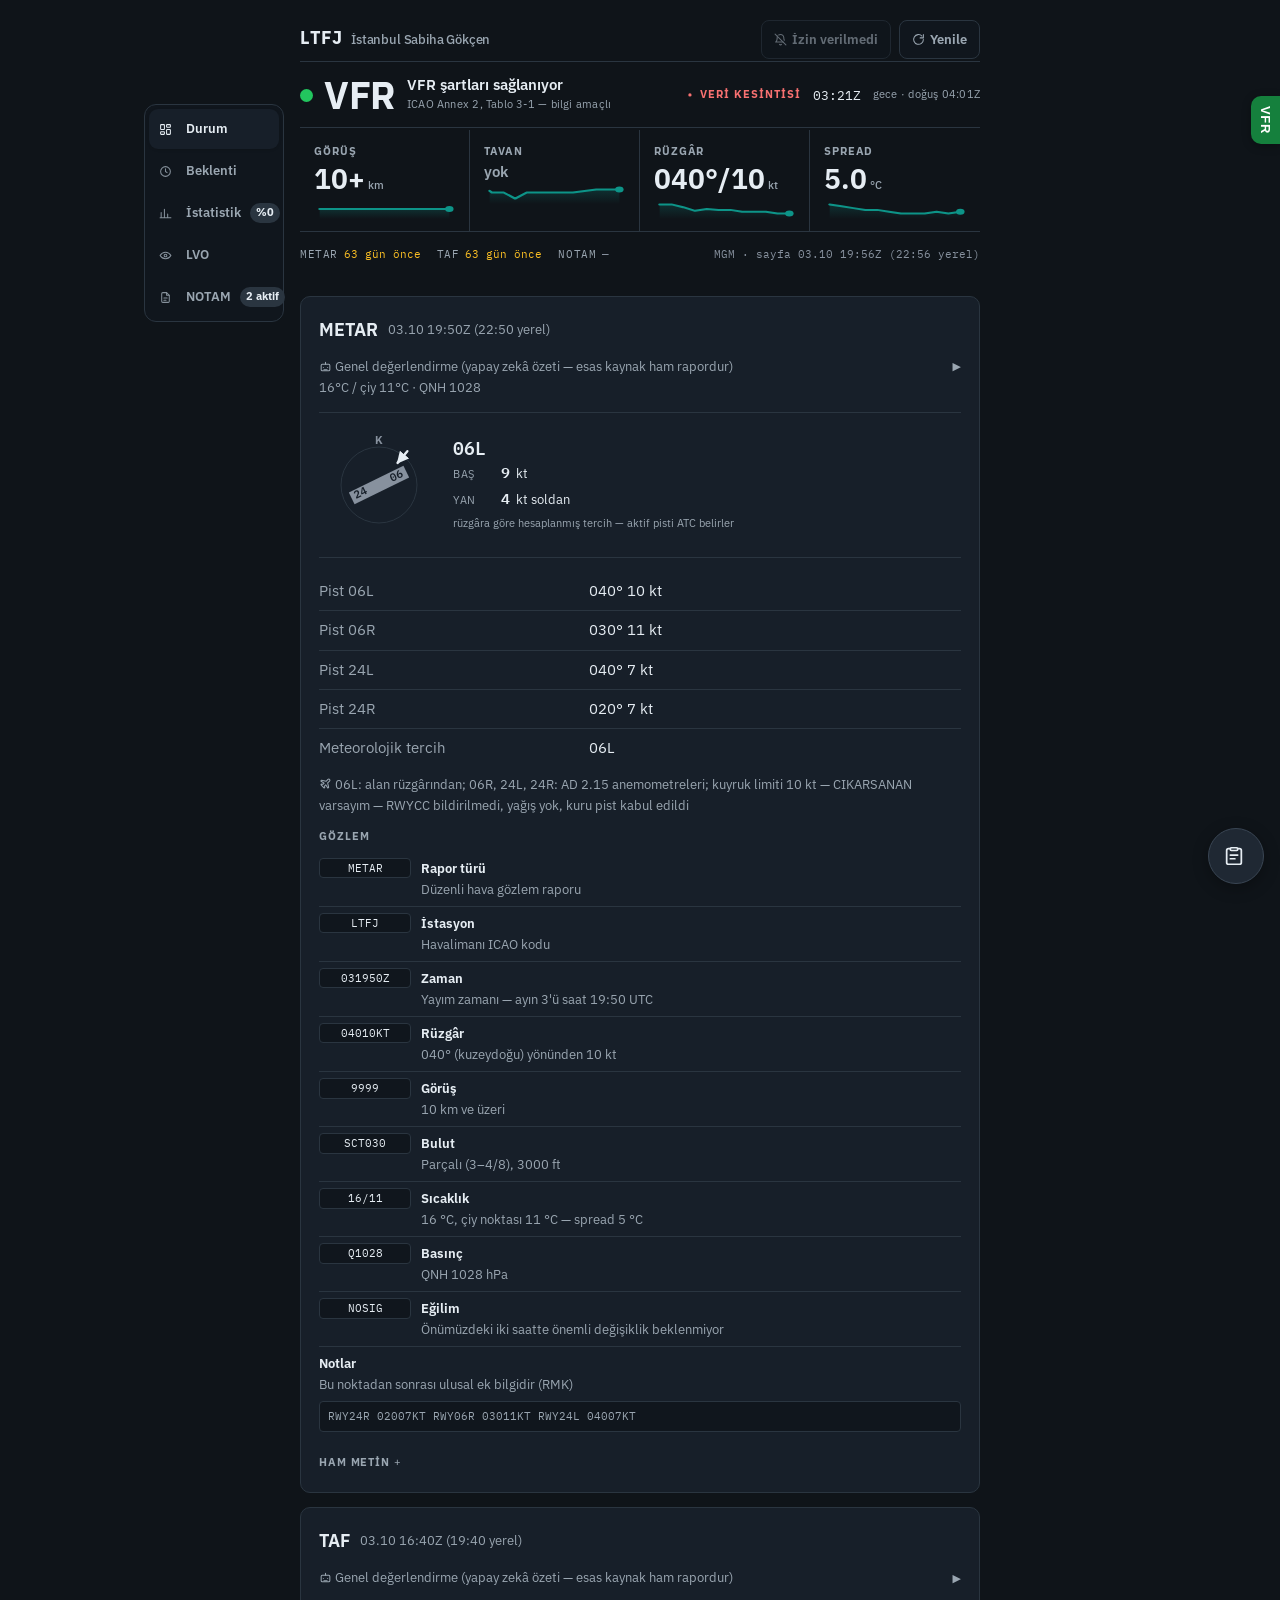
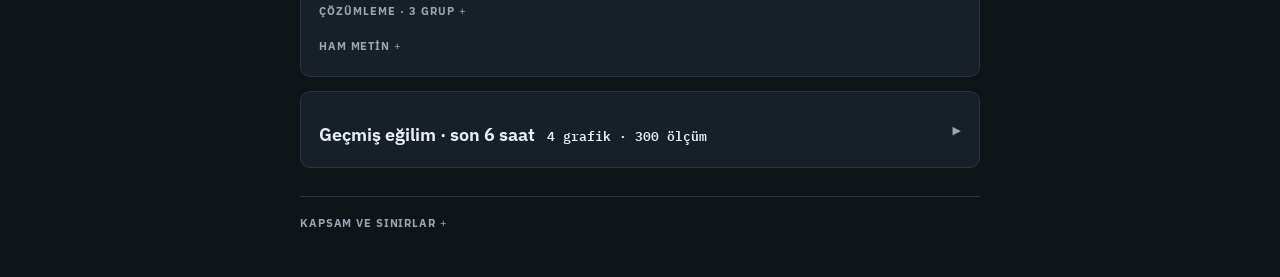
==== commit f830d410: "durum guncellendi [skip ci]" ====
--- a/index.html
+++ b/index.html
@@ -1491,7 +1491,7 @@
     <span class="durum-ad"><span class="durum-ad-metin">VFR şartları sağlanıyor</span><span class="durum-kaynak">ICAO Annex 2, Tablo 3-1 — bilgi amaçlı</span></span>
   </div>
   <div class="durum-sag">
-    <span class="ust-durum" id="ust-durum" data-gozlem="2026-10-03T19:20:00.338000+00:00"
+    <span class="ust-durum" id="ust-durum" data-gozlem="2026-10-03T19:50:00.027000+00:00"
           role="status"></span>
     <span class="ust-saat" id="ust-saat" title="Eşgüdümlü Evrensel Zaman"></span>
     <!-- Gun/gece: sis penceresi gece-sabah oldugu icin bu BILGI,
@@ -1510,25 +1510,25 @@
      gorunmesin diye serit yalnizca hero ekrandan CIKINCA aciliyor
      (asagidaki IntersectionObserver). JS yoksa ikisi de gorunur -
      eski davranis, bilgi kaybi yok. -->
-<div class="su-an" id="su-an"><div class="hero"><div class="hero-oge" data-olcu="gorus" data-bant=""><div class="hero-etiket">GÖRÜŞ</div><div class="hero-deger">10+<span class="hero-birim">km</span></div><svg class="hero-kivilcim" aria-hidden="true" viewBox="0 0 100 20" class="grafik" preserveAspectRatio="none"><defs><linearGradient id="gd1466" x1="0" y1="0" x2="0" y2="1"><stop offset="0%" stop-color="currentColor" stop-opacity=".22"/><stop offset="100%" stop-color="currentColor" stop-opacity="0"/></linearGradient></defs><path d="M4.0,10.0 L13.2,10.0 L22.4,10.0 L31.6,10.0 L40.8,10.0 L50.0,10.0 L59.2,10.0 L68.4,10.0 L77.6,10.0 L86.8,10.0 L96.0,10.0 L96.0,20 L4.0,20 Z" fill="url(#gd1466)" stroke="none"/><path d="M4.0,10.0 L13.2,10.0 L22.4,10.0 L31.6,10.0 L40.8,10.0 L50.0,10.0 L59.2,10.0 L68.4,10.0 L77.6,10.0 L86.8,10.0 L96.0,10.0" fill="none" stroke="currentColor" stroke-width="2" stroke-linejoin="round" stroke-linecap="round"/><circle cx="96.0" cy="10.0" r="3" fill="currentColor"/></svg></div><div class="hero-oge" data-olcu="tavan" data-bant=""><div class="hero-etiket">TAVAN</div><div class="hero-deger hero-deger-metin">yok</div><svg class="hero-kivilcim" aria-hidden="true" viewBox="0 0 100 20" class="grafik" preserveAspectRatio="none"><defs><linearGradient id="gd85656" x1="0" y1="0" x2="0" y2="1"><stop offset="0%" stop-color="currentColor" stop-opacity=".22"/><stop offset="100%" stop-color="currentColor" stop-opacity="0"/></linearGradient></defs><path d="M4.0,6.9 L5.6,8.5 L13.9,8.5 L22.1,14.6 L30.3,8.5 L38.5,8.5 L46.7,8.5 L54.9,8.5 L63.1,8.5 L79.6,5.4 L87.8,5.4 L96.0,5.4 L96.0,20 L4.0,20 Z" fill="url(#gd85656)" stroke="none"/><path d="M4.0,6.9 L5.6,8.5 L13.9,8.5 L22.1,14.6 L30.3,8.5 L38.5,8.5 L46.7,8.5 L54.9,8.5 L63.1,8.5 L79.6,5.4 L87.8,5.4 L96.0,5.4" fill="none" stroke="currentColor" stroke-width="2" stroke-linejoin="round" stroke-linecap="round"/><circle cx="96.0" cy="5.4" r="3" fill="currentColor"/></svg></div><div class="hero-oge" data-olcu="_ruzgar" data-bant=""><div class="hero-etiket">RÜZGÂR</div><div class="hero-deger">040°/10<span class="hero-birim">kt</span></div><svg class="hero-kivilcim" aria-hidden="true" viewBox="0 0 100 20" class="grafik" preserveAspectRatio="none"><defs><linearGradient id="gd1466" x1="0" y1="0" x2="0" y2="1"><stop offset="0%" stop-color="currentColor" stop-opacity=".22"/><stop offset="100%" stop-color="currentColor" stop-opacity="0"/></linearGradient></defs><path d="M4.0,5.4 L13.2,5.4 L22.4,8.2 L31.6,11.8 L40.8,10.0 L50.0,10.9 L59.2,10.9 L68.4,12.8 L77.6,12.8 L86.8,12.8 L96.0,14.6 L96.0,20 L4.0,20 Z" fill="url(#gd1466)" stroke="none"/><path d="M4.0,5.4 L13.2,5.4 L22.4,8.2 L31.6,11.8 L40.8,10.0 L50.0,10.9 L59.2,10.9 L68.4,12.8 L77.6,12.8 L86.8,12.8 L96.0,14.6" fill="none" stroke="currentColor" stroke-width="2" stroke-linejoin="round" stroke-linecap="round"/><circle cx="96.0" cy="14.6" r="3" fill="currentColor"/></svg></div><div class="hero-oge" data-olcu="_spread" data-bant=""><div class="hero-etiket">SPREAD</div><div class="hero-deger">4.0<span class="hero-birim">°C</span></div><svg class="hero-kivilcim" aria-hidden="true" viewBox="0 0 100 20" class="grafik" preserveAspectRatio="none"><defs><linearGradient id="gd1466" x1="0" y1="0" x2="0" y2="1"><stop offset="0%" stop-color="currentColor" stop-opacity=".22"/><stop offset="100%" stop-color="currentColor" stop-opacity="0"/></linearGradient></defs><path d="M4.0,5.4 L13.2,7.2 L22.4,9.1 L31.6,10.9 L40.8,10.9 L50.0,12.8 L59.2,14.6 L68.4,14.6 L77.6,14.6 L86.8,12.8 L96.0,14.6 L96.0,20 L4.0,20 Z" fill="url(#gd1466)" stroke="none"/><path d="M4.0,5.4 L13.2,7.2 L22.4,9.1 L31.6,10.9 L40.8,10.9 L50.0,12.8 L59.2,14.6 L68.4,14.6 L77.6,14.6 L86.8,12.8 L96.0,14.6" fill="none" stroke="currentColor" stroke-width="2" stroke-linejoin="round" stroke-linecap="round"/><circle cx="96.0" cy="14.6" r="3" fill="currentColor"/></svg></div></div></div>
+<div class="su-an" id="su-an"><div class="hero"><div class="hero-oge" data-olcu="gorus" data-bant=""><div class="hero-etiket">GÖRÜŞ</div><div class="hero-deger">10+<span class="hero-birim">km</span></div><svg class="hero-kivilcim" aria-hidden="true" viewBox="0 0 100 20" class="grafik" preserveAspectRatio="none"><defs><linearGradient id="gd85656" x1="0" y1="0" x2="0" y2="1"><stop offset="0%" stop-color="currentColor" stop-opacity=".22"/><stop offset="100%" stop-color="currentColor" stop-opacity="0"/></linearGradient></defs><path d="M4.0,10.0 L12.4,10.0 L20.7,10.0 L29.1,10.0 L37.5,10.0 L45.8,10.0 L54.2,10.0 L62.5,10.0 L70.9,10.0 L79.3,10.0 L87.6,10.0 L96.0,10.0 L96.0,20 L4.0,20 Z" fill="url(#gd85656)" stroke="none"/><path d="M4.0,10.0 L12.4,10.0 L20.7,10.0 L29.1,10.0 L37.5,10.0 L45.8,10.0 L54.2,10.0 L62.5,10.0 L70.9,10.0 L79.3,10.0 L87.6,10.0 L96.0,10.0" fill="none" stroke="currentColor" stroke-width="2" stroke-linejoin="round" stroke-linecap="round"/><circle cx="96.0" cy="10.0" r="3" fill="currentColor"/></svg></div><div class="hero-oge" data-olcu="tavan" data-bant=""><div class="hero-etiket">TAVAN</div><div class="hero-deger hero-deger-metin">yok</div><svg class="hero-kivilcim" aria-hidden="true" viewBox="0 0 100 20" class="grafik" preserveAspectRatio="none"><defs><linearGradient id="gd85656" x1="0" y1="0" x2="0" y2="1"><stop offset="0%" stop-color="currentColor" stop-opacity=".22"/><stop offset="100%" stop-color="currentColor" stop-opacity="0"/></linearGradient></defs><path d="M4.0,6.9 L5.6,8.5 L13.9,8.5 L22.1,14.6 L30.3,8.5 L38.5,8.5 L46.7,8.5 L54.9,8.5 L63.1,8.5 L79.6,5.4 L87.8,5.4 L96.0,5.4 L96.0,20 L4.0,20 Z" fill="url(#gd85656)" stroke="none"/><path d="M4.0,6.9 L5.6,8.5 L13.9,8.5 L22.1,14.6 L30.3,8.5 L38.5,8.5 L46.7,8.5 L54.9,8.5 L63.1,8.5 L79.6,5.4 L87.8,5.4 L96.0,5.4" fill="none" stroke="currentColor" stroke-width="2" stroke-linejoin="round" stroke-linecap="round"/><circle cx="96.0" cy="5.4" r="3" fill="currentColor"/></svg></div><div class="hero-oge" data-olcu="_ruzgar" data-bant=""><div class="hero-etiket">RÜZGÂR</div><div class="hero-deger">040°/10<span class="hero-birim">kt</span></div><svg class="hero-kivilcim" aria-hidden="true" viewBox="0 0 100 20" class="grafik" preserveAspectRatio="none"><defs><linearGradient id="gd85656" x1="0" y1="0" x2="0" y2="1"><stop offset="0%" stop-color="currentColor" stop-opacity=".22"/><stop offset="100%" stop-color="currentColor" stop-opacity="0"/></linearGradient></defs><path d="M4.0,5.4 L12.4,5.4 L20.7,8.2 L29.1,11.8 L37.5,10.0 L45.8,10.9 L54.2,10.9 L62.5,12.8 L70.9,12.8 L79.3,12.8 L87.6,14.6 L96.0,14.6 L96.0,20 L4.0,20 Z" fill="url(#gd85656)" stroke="none"/><path d="M4.0,5.4 L12.4,5.4 L20.7,8.2 L29.1,11.8 L37.5,10.0 L45.8,10.9 L54.2,10.9 L62.5,12.8 L70.9,12.8 L79.3,12.8 L87.6,14.6 L96.0,14.6" fill="none" stroke="currentColor" stroke-width="2" stroke-linejoin="round" stroke-linecap="round"/><circle cx="96.0" cy="14.6" r="3" fill="currentColor"/></svg></div><div class="hero-oge" data-olcu="_spread" data-bant=""><div class="hero-etiket">SPREAD</div><div class="hero-deger">5.0<span class="hero-birim">°C</span></div><svg class="hero-kivilcim" aria-hidden="true" viewBox="0 0 100 20" class="grafik" preserveAspectRatio="none"><defs><linearGradient id="gd85656" x1="0" y1="0" x2="0" y2="1"><stop offset="0%" stop-color="currentColor" stop-opacity=".22"/><stop offset="100%" stop-color="currentColor" stop-opacity="0"/></linearGradient></defs><path d="M4.0,5.4 L12.4,7.2 L20.7,9.1 L29.1,10.9 L37.5,10.9 L45.8,12.8 L54.2,14.6 L62.5,14.6 L70.9,14.6 L79.3,12.8 L87.6,14.6 L96.0,12.8 L96.0,20 L4.0,20 Z" fill="url(#gd85656)" stroke="none"/><path d="M4.0,5.4 L12.4,7.2 L20.7,9.1 L29.1,10.9 L37.5,10.9 L45.8,12.8 L54.2,14.6 L62.5,14.6 L70.9,14.6 L79.3,12.8 L87.6,14.6 L96.0,12.8" fill="none" stroke="currentColor" stroke-width="2" stroke-linejoin="round" stroke-linecap="round"/><circle cx="96.0" cy="12.8" r="3" fill="currentColor"/></svg></div></div></div>
 <div class="veri-serit">
   <span class="veri-oge"><b>METAR</b><time id="veri-metar"
-        data-zaman="2026-10-03T19:20:00.338000+00:00"></time></span>
+        data-zaman="2026-10-03T19:50:00.027000+00:00"></time></span>
   <span class="veri-oge"><b>TAF</b><time id="veri-taf"
         data-zaman="2026-10-03T16:40:00.230000+00:00"></time></span>
   <span class="veri-oge"><b>NOTAM</b><span id="veri-notam">—</span></span>
-  <span class="veri-oge veri-kaynak">MGM · sayfa 03.10 19:52Z (22:52 yerel)</span>
+  <span class="veri-oge veri-kaynak">MGM · sayfa 03.10 19:56Z (22:56 yerel)</span>
 </div>
 <div class="yapiskan-ust">
-<div class="ozet-serit" id="ozet-serit"><span class="ozet-oge" title="Görüş">10+ km</span><span class="ozet-oge" title="Bulut tavanı">tavan yok</span><span class="ozet-oge" title="Rüzgâr (yön/hız, G=hamle)">040°/10 kt</span><span class="ozet-oge" title="Spread (sıcaklık − çiy noktası)">Δ4.0°</span></div>
+<div class="ozet-serit" id="ozet-serit"><span class="ozet-oge" title="Görüş">10+ km</span><span class="ozet-oge" title="Bulut tavanı">tavan yok</span><span class="ozet-oge" title="Rüzgâr (yön/hız, G=hamle)">040°/10 kt</span><span class="ozet-oge" title="Spread (sıcaklık − çiy noktası)">Δ5.0°</span></div>
 <nav class="sekme-cubugu" role="tablist" aria-label="Sayfa bölümleri"><button type="button" class="sekme" role="tab" id="sekme-durum" data-sekme="durum" aria-controls="panel-durum" aria-selected="true"><svg class="ikon sekme-ikon" viewBox="0 0 24 24" aria-hidden="true" focusable="false"><rect x="3" y="3" width="7" height="9" rx="1"/><rect x="14" y="3" width="7" height="5" rx="1"/><rect x="14" y="12" width="7" height="9" rx="1"/><rect x="3" y="16" width="7" height="5" rx="1"/></svg>Durum</button><button type="button" class="sekme" role="tab" id="sekme-beklenti" data-sekme="beklenti" aria-controls="panel-beklenti" aria-selected="false"><svg class="ikon sekme-ikon" viewBox="0 0 24 24" aria-hidden="true" focusable="false"><circle cx="12" cy="12" r="9"/><path d="M12 7v5l3 2"/></svg>Beklenti</button><button type="button" class="sekme" role="tab" id="sekme-istatistik" data-sekme="istatistik" aria-controls="panel-istatistik" aria-selected="false"><svg class="ikon sekme-ikon" viewBox="0 0 24 24" aria-hidden="true" focusable="false"><path d="M4 20V10M10 20V4M16 20v-7M22 20H2"/></svg>İstatistik<span class="sekme-rozet">%0</span></button><button type="button" class="sekme" role="tab" id="sekme-lvo" data-sekme="lvo" aria-controls="panel-lvo" aria-selected="false"><svg class="ikon sekme-ikon" viewBox="0 0 24 24" aria-hidden="true" focusable="false"><path d="M2 12s3.5-6 10-6 10 6 10 6-3.5 6-10 6-10-6-10-6z"/><circle cx="12" cy="12" r="2.5"/></svg>LVO</button><button type="button" class="sekme" role="tab" id="sekme-notam" data-sekme="notam" aria-controls="panel-notam" aria-selected="false"><svg class="ikon sekme-ikon" viewBox="0 0 24 24" aria-hidden="true" focusable="false"><path d="M14 3H7a2 2 0 0 0-2 2v14a2 2 0 0 0 2 2h10a2 2 0 0 0 2-2V8z"/><path d="M14 3v5h5"/><path d="M9 13h6M9 17h4"/></svg>NOTAM<span class="sekme-rozet" id="notam-aktif-sayi"></span></button></nav>
 </div>
 
 <div class="sekme-panel" id="panel-durum" role="tabpanel"
      aria-labelledby="sekme-durum">
-<div class="kart"><div class="basrow"><span class="tip">METAR</span><span class="zaman">03.10 19:20Z (22:20 yerel)</span></div><details class="kat"><summary><svg class="ikon" viewBox="0 0 24 24" aria-hidden="true" focusable="false"><rect x="4" y="8" width="16" height="12" rx="2"/><path d="M12 8V4M8 14h.01M16 14h.01M9 18h6"/></svg> Genel değerlendirme (yapay zekâ özeti — esas kaynak ham rapordur)</summary><div class="yorum">**Rüzgâr:** Kuzeydoğudan 10 knot (yaklaşık 18 km/saat) hızında rüzgâr esiyor, yan bileşen düşük seviyede.<br>**Görüş:** 10 kilometre ve daha fazla görüş mesafesi var, uçuş için rahat koşullar.<br>**Gökyüzü:** Yaklaşık 3000 feet (900 metre) yükseklikte parçalı bulutluluk, yağış yok.<br>**Uçuşa etkisi:** Gözlenen veriler içinde kısıtlayıcı unsur bulunmuyor, hava koşulları uçuş için uygun.</div></details><div class="ozet-ikincil">15°C / çiy 11°C · QNH 1028</div><div class="pist-diyagram"><svg class="pd-svg" viewBox="0 0 120 120" role="img" aria-label="Rüzgâr 040°/10 kt, pist 06L"><defs><marker id="pd-uc" viewBox="0 0 10 10" refX="9" refY="5" markerWidth="5" markerHeight="5" orient="auto-start-reverse"><path d="M0 0 L10 5 L0 10 z" fill="currentColor"/></marker></defs><circle class="pd-halka" cx="60.0" cy="60.0" r="38.0"/><line class="pd-pist" x1="87.3" y1="46.7" x2="32.7" y2="73.3"/><text class="pd-uc-ad pd-uc-tercih" x="77.8" y="51.4" transform="rotate(-25.9 77.8 51.4)">06</text><text class="pd-uc-ad" x="42.2" y="68.6" transform="rotate(-25.9 42.2 68.6)">24</text><text class="pd-kuzey" x="60.0" y="16.0">K</text><g class="pd-ok-g" data-yon="40" transform="rotate(40 60 60)"><line class="pd-ok" x1="60.0" y1="15.9" x2="60.0" y2="31.1" marker-end="url(#pd-uc)"/></g></svg><div class="pd-okuma"><div class="pd-pist-ad">06L</div><div class="pd-satir" data-olcu="pd-bas"><span class="pd-etiket">baş</span><b>9</b> kt</div><div class="pd-satir" data-olcu="pd-yan"><span class="pd-etiket">yan</span><b>4</b> kt soldan</div><div class="pd-not">rüzgâra göre hesaplanmış tercih — aktif pisti ATC belirler</div></div></div><table><tr><td>Pist 06L</td><td>040° 10 kt</td></tr><tr><td>Pist 06R</td><td>030° 11 kt</td></tr><tr><td>Pist 24L</td><td>040° 7 kt</td></tr><tr><td>Pist 24R</td><td>030° 8 kt</td></tr><tr><td>Meteorolojik tercih</td><td>06L</td></tr></table><div class="pist-kaynak"><svg class="ikon" viewBox="0 0 24 24" aria-hidden="true" focusable="false"><path d="M17.8 19.2 16 11l3.5-3.5a2.1 2.1 0 0 0-3-3L13 8 4.8 6.2a1 1 0 0 0-.9 1.7l5.6 3.4-2.3 2.3-2.4-.5a1 1 0 0 0-.9 1.6l2.6 2.6 2.6 2.6a1 1 0 0 0 1.6-.9l-.5-2.4 2.3-2.3 3.4 5.6a1 1 0 0 0 1.7-.9z"/></svg> 06L: alan rüzgârından; 06R, 24L, 24R: AD 2.15 anemometreleri; kuyruk limiti 10 kt — CIKARSANAN varsayım — RWYCC bildirilmedi, yağış yok, kuru pist kabul edildi</div><div class="cozum"><div class="coz-bas">Gözlem</div><div class="coz-satir"><code class="jeton">METAR</code><div class="coz-metin"><b>Rapor türü</b><span>Düzenli hava gözlem raporu</span></div></div><div class="coz-satir"><code class="jeton">LTFJ</code><div class="coz-metin"><b>İstasyon</b><span>Havalimanı ICAO kodu</span></div></div><div class="coz-satir"><code class="jeton">031920Z</code><div class="coz-metin"><b>Zaman</b><span>Yayım zamanı — ayın 3&#x27;ü saat 19:20 UTC</span></div></div><div class="coz-satir"><code class="jeton">04010KT</code><div class="coz-metin"><b>Rüzgâr</b><span>040° (kuzeydoğu) yönünden 10 kt</span></div></div><div class="coz-satir"><code class="jeton">9999</code><div class="coz-metin"><b>Görüş</b><span>10 km ve üzeri</span></div></div><div class="coz-satir"><code class="jeton">SCT030</code><div class="coz-metin"><b>Bulut</b><span>Parçalı (3–4/8), 3000 ft</span></div></div><div class="coz-satir"><code class="jeton">15/11</code><div class="coz-metin"><b>Sıcaklık</b><span>15 °C, çiy noktası 11 °C — spread 4 °C</span></div></div><div class="coz-satir"><code class="jeton">Q1028</code><div class="coz-metin"><b>Basınç</b><span>QNH 1028 hPa</span></div></div><div class="coz-satir"><code class="jeton">NOSIG</code><div class="coz-metin"><b>Eğilim</b><span>Önümüzdeki iki saatte önemli değişiklik beklenmiyor</span></div></div><div class="coz-satir coz-dik"><div class="coz-metin"><b>Notlar</b><span>Bu noktadan sonrası ulusal ek bilgidir (RMK)</span></div><code class="jeton jeton-genis">RWY24R 03008KT RWY06R 03011KT RWY24L 04007KT</code></div></div><details class="ham-kat"><summary>Ham metin</summary><pre>METAR LTFJ 031920Z 04010KT 9999 SCT030 15/11 Q1028 NOSIG RMK RWY24R 03008KT RWY06R 03011KT RWY24L 04007KT</pre></details></div><div class="kart"><div class="basrow"><span class="tip">TAF</span><span class="zaman">03.10 16:40Z (19:40 yerel)</span></div><details class="kat"><summary><svg class="ikon" viewBox="0 0 24 24" aria-hidden="true" focusable="false"><rect x="4" y="8" width="16" height="12" rx="2"/><path d="M12 8V4M8 14h.01M16 14h.01M9 18h6"/></svg> Genel değerlendirme (yapay zekâ özeti — esas kaynak ham rapordur)</summary><div class="yorum">**Genel:** İstanbul Sabiha Gökçen Havalimanı bölgesinde rüzgar 040° yönünden 15 düğün hızında, görüş 10 km ve üzeri, 3500 ft&#x27;de dağınık bulutluluk beklenmektedir.<br>• **0318/0320 UTC:** Rüzgar 040° yönünden 15 düğün, görüş 10 km ve üzeri, 3500 ft&#x27;de dağınık bulutluluk.<br>• **0320/0323 UTC:** Rüzgar kademeli olarak 040° yönünden 5 düğüne düşüyor.<br>• **0406/0409 UTC:** Rüzgar kademeli olarak 040° yönünden 15 düğüne yükseliyor.</div></details><details class="cozum cozum-kat"><summary>Çözümleme · 3 grup</summary><div class="coz-grup"><span class="coz-etiket">Tahminin başlangıcı</span><span class="coz-pencere">ayın 3&#x27;ü saat 18:00 UTC – ayın 4&#x27;ü saat 18:00 UTC</span></div><div class="coz-satir"><code class="jeton">TAF</code><div class="coz-metin"><b>Rapor türü</b><span>Meydan tahmini</span></div></div><div class="coz-satir"><code class="jeton">LTFJ</code><div class="coz-metin"><b>İstasyon</b><span>Havalimanı ICAO kodu</span></div></div><div class="coz-satir"><code class="jeton">031640Z</code><div class="coz-metin"><b>Zaman</b><span>Yayım zamanı — ayın 3&#x27;ü saat 16:40 UTC</span></div></div><div class="coz-satir"><code class="jeton">04015KT</code><div class="coz-metin"><b>Rüzgâr</b><span>040° (kuzeydoğu) yönünden 15 kt</span></div></div><div class="coz-satir"><code class="jeton">9999</code><div class="coz-metin"><b>Görüş</b><span>10 km ve üzeri</span></div></div><div class="coz-satir"><code class="jeton">SCT035</code><div class="coz-metin"><b>Bulut</b><span>Parçalı (3–4/8), 3500 ft</span></div></div><div class="coz-grup"><span class="coz-etiket">Tedricen değişiyor</span><span class="coz-pencere">ayın 3&#x27;ü saat 20:00 UTC – ayın 3&#x27;ü saat 23:00 UTC</span></div><div class="coz-satir"><code class="jeton">04005KT</code><div class="coz-metin"><b>Rüzgâr</b><span>040° (kuzeydoğu) yönünden 5 kt</span></div></div><div class="coz-grup"><span class="coz-etiket">Tedricen değişiyor</span><span class="coz-pencere">ayın 4&#x27;ü saat 06:00 UTC – ayın 4&#x27;ü saat 09:00 UTC</span></div><div class="coz-satir"><code class="jeton">04015KT</code><div class="coz-metin"><b>Rüzgâr</b><span>040° (kuzeydoğu) yönünden 15 kt</span></div></div></details><details class="ham-kat"><summary>Ham metin</summary><pre>TAF LTFJ 031640Z 0318/0418 04015KT 9999 SCT035
+<div class="kart"><div class="basrow"><span class="tip">METAR</span><span class="zaman">03.10 19:50Z (22:50 yerel)</span></div><details class="kat"><summary><svg class="ikon" viewBox="0 0 24 24" aria-hidden="true" focusable="false"><rect x="4" y="8" width="16" height="12" rx="2"/><path d="M12 8V4M8 14h.01M16 14h.01M9 18h6"/></svg> Genel değerlendirme (yapay zekâ özeti — esas kaynak ham rapordur)</summary><div class="yorum">**Rüzgâr:** Kuzey-kuzeydoğudan 10 knot (yaklaşık 18 km/saat) hızında rüzgâr esiyor, yan bileşen düşük seviyede.<br>**Görüş:** 10 kilometre ve daha fazla mesafede görüş çok iyi, uçuş için rahat koşullar.<br>**Gökyüzü:** Gökyüzü parçalı bulutlu, bulutlar yaklaşık 900 metre yükseklikte, yağış yok.<br>**Uçuşa etkisi:** Rüzgâr, görüş ve bulut yüksekliği açısından belirgin kısıtlayıcı unsur yoktur; hava koşulları önümüzdeki 2 saatte önemli ölçüde değişmeyecektir.</div></details><div class="ozet-ikincil">16°C / çiy 11°C · QNH 1028</div><div class="pist-diyagram"><svg class="pd-svg" viewBox="0 0 120 120" role="img" aria-label="Rüzgâr 040°/10 kt, pist 06L"><defs><marker id="pd-uc" viewBox="0 0 10 10" refX="9" refY="5" markerWidth="5" markerHeight="5" orient="auto-start-reverse"><path d="M0 0 L10 5 L0 10 z" fill="currentColor"/></marker></defs><circle class="pd-halka" cx="60.0" cy="60.0" r="38.0"/><line class="pd-pist" x1="87.3" y1="46.7" x2="32.7" y2="73.3"/><text class="pd-uc-ad pd-uc-tercih" x="77.8" y="51.4" transform="rotate(-25.9 77.8 51.4)">06</text><text class="pd-uc-ad" x="42.2" y="68.6" transform="rotate(-25.9 42.2 68.6)">24</text><text class="pd-kuzey" x="60.0" y="16.0">K</text><g class="pd-ok-g" data-yon="40" transform="rotate(40 60 60)"><line class="pd-ok" x1="60.0" y1="15.9" x2="60.0" y2="31.1" marker-end="url(#pd-uc)"/></g></svg><div class="pd-okuma"><div class="pd-pist-ad">06L</div><div class="pd-satir" data-olcu="pd-bas"><span class="pd-etiket">baş</span><b>9</b> kt</div><div class="pd-satir" data-olcu="pd-yan"><span class="pd-etiket">yan</span><b>4</b> kt soldan</div><div class="pd-not">rüzgâra göre hesaplanmış tercih — aktif pisti ATC belirler</div></div></div><table><tr><td>Pist 06L</td><td>040° 10 kt</td></tr><tr><td>Pist 06R</td><td>030° 11 kt</td></tr><tr><td>Pist 24L</td><td>040° 7 kt</td></tr><tr><td>Pist 24R</td><td>020° 7 kt</td></tr><tr><td>Meteorolojik tercih</td><td>06L</td></tr></table><div class="pist-kaynak"><svg class="ikon" viewBox="0 0 24 24" aria-hidden="true" focusable="false"><path d="M17.8 19.2 16 11l3.5-3.5a2.1 2.1 0 0 0-3-3L13 8 4.8 6.2a1 1 0 0 0-.9 1.7l5.6 3.4-2.3 2.3-2.4-.5a1 1 0 0 0-.9 1.6l2.6 2.6 2.6 2.6a1 1 0 0 0 1.6-.9l-.5-2.4 2.3-2.3 3.4 5.6a1 1 0 0 0 1.7-.9z"/></svg> 06L: alan rüzgârından; 06R, 24L, 24R: AD 2.15 anemometreleri; kuyruk limiti 10 kt — CIKARSANAN varsayım — RWYCC bildirilmedi, yağış yok, kuru pist kabul edildi</div><div class="cozum"><div class="coz-bas">Gözlem</div><div class="coz-satir"><code class="jeton">METAR</code><div class="coz-metin"><b>Rapor türü</b><span>Düzenli hava gözlem raporu</span></div></div><div class="coz-satir"><code class="jeton">LTFJ</code><div class="coz-metin"><b>İstasyon</b><span>Havalimanı ICAO kodu</span></div></div><div class="coz-satir"><code class="jeton">031950Z</code><div class="coz-metin"><b>Zaman</b><span>Yayım zamanı — ayın 3&#x27;ü saat 19:50 UTC</span></div></div><div class="coz-satir"><code class="jeton">04010KT</code><div class="coz-metin"><b>Rüzgâr</b><span>040° (kuzeydoğu) yönünden 10 kt</span></div></div><div class="coz-satir"><code class="jeton">9999</code><div class="coz-metin"><b>Görüş</b><span>10 km ve üzeri</span></div></div><div class="coz-satir"><code class="jeton">SCT030</code><div class="coz-metin"><b>Bulut</b><span>Parçalı (3–4/8), 3000 ft</span></div></div><div class="coz-satir"><code class="jeton">16/11</code><div class="coz-metin"><b>Sıcaklık</b><span>16 °C, çiy noktası 11 °C — spread 5 °C</span></div></div><div class="coz-satir"><code class="jeton">Q1028</code><div class="coz-metin"><b>Basınç</b><span>QNH 1028 hPa</span></div></div><div class="coz-satir"><code class="jeton">NOSIG</code><div class="coz-metin"><b>Eğilim</b><span>Önümüzdeki iki saatte önemli değişiklik beklenmiyor</span></div></div><div class="coz-satir coz-dik"><div class="coz-metin"><b>Notlar</b><span>Bu noktadan sonrası ulusal ek bilgidir (RMK)</span></div><code class="jeton jeton-genis">RWY24R 02007KT RWY06R 03011KT RWY24L 04007KT</code></div></div><details class="ham-kat"><summary>Ham metin</summary><pre>METAR LTFJ 031950Z 04010KT 9999 SCT030 16/11 Q1028 NOSIG RMK RWY24R 02007KT RWY06R 03011KT RWY24L 04007KT</pre></details></div><div class="kart"><div class="basrow"><span class="tip">TAF</span><span class="zaman">03.10 16:40Z (19:40 yerel)</span></div><details class="kat"><summary><svg class="ikon" viewBox="0 0 24 24" aria-hidden="true" focusable="false"><rect x="4" y="8" width="16" height="12" rx="2"/><path d="M12 8V4M8 14h.01M16 14h.01M9 18h6"/></svg> Genel değerlendirme (yapay zekâ özeti — esas kaynak ham rapordur)</summary><div class="yorum">**Genel:** İstanbul Sabiha Gökçen Havalimanı bölgesinde rüzgar 040° yönünden 15 düğün hızında, görüş 10 km ve üzeri, 3500 ft&#x27;de dağınık bulutluluk beklenmektedir.<br>• **0318/0320 UTC:** Rüzgar 040° yönünden 15 düğün, görüş 10 km ve üzeri, 3500 ft&#x27;de dağınık bulutluluk.<br>• **0320/0323 UTC:** Rüzgar kademeli olarak 040° yönünden 5 düğüne düşüyor.<br>• **0406/0409 UTC:** Rüzgar kademeli olarak 040° yönünden 15 düğüne yükseliyor.</div></details><details class="cozum cozum-kat"><summary>Çözümleme · 3 grup</summary><div class="coz-grup"><span class="coz-etiket">Tahminin başlangıcı</span><span class="coz-pencere">ayın 3&#x27;ü saat 18:00 UTC – ayın 4&#x27;ü saat 18:00 UTC</span></div><div class="coz-satir"><code class="jeton">TAF</code><div class="coz-metin"><b>Rapor türü</b><span>Meydan tahmini</span></div></div><div class="coz-satir"><code class="jeton">LTFJ</code><div class="coz-metin"><b>İstasyon</b><span>Havalimanı ICAO kodu</span></div></div><div class="coz-satir"><code class="jeton">031640Z</code><div class="coz-metin"><b>Zaman</b><span>Yayım zamanı — ayın 3&#x27;ü saat 16:40 UTC</span></div></div><div class="coz-satir"><code class="jeton">04015KT</code><div class="coz-metin"><b>Rüzgâr</b><span>040° (kuzeydoğu) yönünden 15 kt</span></div></div><div class="coz-satir"><code class="jeton">9999</code><div class="coz-metin"><b>Görüş</b><span>10 km ve üzeri</span></div></div><div class="coz-satir"><code class="jeton">SCT035</code><div class="coz-metin"><b>Bulut</b><span>Parçalı (3–4/8), 3500 ft</span></div></div><div class="coz-grup"><span class="coz-etiket">Tedricen değişiyor</span><span class="coz-pencere">ayın 3&#x27;ü saat 20:00 UTC – ayın 3&#x27;ü saat 23:00 UTC</span></div><div class="coz-satir"><code class="jeton">04005KT</code><div class="coz-metin"><b>Rüzgâr</b><span>040° (kuzeydoğu) yönünden 5 kt</span></div></div><div class="coz-grup"><span class="coz-etiket">Tedricen değişiyor</span><span class="coz-pencere">ayın 4&#x27;ü saat 06:00 UTC – ayın 4&#x27;ü saat 09:00 UTC</span></div><div class="coz-satir"><code class="jeton">04015KT</code><div class="coz-metin"><b>Rüzgâr</b><span>040° (kuzeydoğu) yönünden 15 kt</span></div></div></details><details class="ham-kat"><summary>Ham metin</summary><pre>TAF LTFJ 031640Z 0318/0418 04015KT 9999 SCT035
     BECMG 0320/0323 04005KT
-    BECMG 0406/0409 04015KT</pre></details></div><div class="kart"><details class="kat kat-kart"><summary>Geçmiş eğilim · son 6 saat <span class="kat-rozet">4 grafik · 300 ölçüm</span></summary><div class="grafik-grid"><div class="grafik-kutu" data-noktalar="[{&quot;x&quot;: 0.0067, &quot;y&quot;: 0.1635, &quot;s&quot;: &quot;17:20&quot;, &quot;d&quot;: &quot;20 kt&quot;}, {&quot;x&quot;: 0.1053, &quot;y&quot;: 0.1635, &quot;s&quot;: &quot;17:50&quot;, &quot;d&quot;: &quot;20 kt&quot;}, {&quot;x&quot;: 0.204, &quot;y&quot;: 0.3654, &quot;s&quot;: &quot;18:20&quot;, &quot;d&quot;: &quot;17 kt&quot;}, {&quot;x&quot;: 0.3027, &quot;y&quot;: 0.6346, &quot;s&quot;: &quot;18:50&quot;, &quot;d&quot;: &quot;13 kt&quot;}, {&quot;x&quot;: 0.4013, &quot;y&quot;: 0.5, &quot;s&quot;: &quot;19:20&quot;, &quot;d&quot;: &quot;15 kt&quot;}, {&quot;x&quot;: 0.5, &quot;y&quot;: 0.5673, &quot;s&quot;: &quot;19:50&quot;, &quot;d&quot;: &quot;14 kt&quot;}, {&quot;x&quot;: 0.5987, &quot;y&quot;: 0.5673, &quot;s&quot;: &quot;20:20&quot;, &quot;d&quot;: &quot;14 kt&quot;}, {&quot;x&quot;: 0.6973, &quot;y&quot;: 0.7019, &quot;s&quot;: &quot;20:50&quot;, &quot;d&quot;: &quot;12 kt&quot;}, {&quot;x&quot;: 0.796, &quot;y&quot;: 0.7019, &quot;s&quot;: &quot;21:20&quot;, &quot;d&quot;: &quot;12 kt&quot;}, {&quot;x&quot;: 0.8947, &quot;y&quot;: 0.7019, &quot;s&quot;: &quot;21:50&quot;, &quot;d&quot;: &quot;12 kt&quot;}, {&quot;x&quot;: 0.9933, &quot;y&quot;: 0.8365, &quot;s&quot;: &quot;22:20&quot;, &quot;d&quot;: &quot;10 kt&quot;}]"><div class="grafik-baslik"><span>Rüzgâr</span><span class="grafik-son">10 kt</span></div><div class="grafik-sarmal"><svg viewBox="0 0 600 64" class="grafik" preserveAspectRatio="none"><defs><linearGradient id="gd23921" x1="0" y1="0" x2="0" y2="1"><stop offset="0%" stop-color="currentColor" stop-opacity=".22"/><stop offset="100%" stop-color="currentColor" stop-opacity="0"/></linearGradient></defs><path d="M4.0,10.5 L63.2,10.5 L122.4,23.4 L181.6,40.6 L240.8,32.0 L300.0,36.3 L359.2,36.3 L418.4,44.9 L477.6,44.9 L536.8,44.9 L596.0,53.5 L596.0,64 L4.0,64 Z" fill="url(#gd23921)" stroke="none"/><path d="M4.0,10.5 L63.2,10.5 L122.4,23.4 L181.6,40.6 L240.8,32.0 L300.0,36.3 L359.2,36.3 L418.4,44.9 L477.6,44.9 L536.8,44.9 L596.0,53.5" fill="none" stroke="currentColor" stroke-width="2" stroke-linejoin="round" stroke-linecap="round"/><circle cx="596.0" cy="53.5" r="3" fill="currentColor"/></svg><div class="grafik-imlec" hidden></div><div class="grafik-nokta" hidden></div><div class="grafik-balon" hidden></div></div><div class="grafik-eksen"><span>17:20</span><span>22:20</span></div></div><div class="grafik-kutu" data-noktalar="[{&quot;x&quot;: 0.0067, &quot;y&quot;: 0.2756, &quot;s&quot;: &quot;01:14&quot;, &quot;d&quot;: &quot;8000 ft&quot;}, {&quot;x&quot;: 0.0113, &quot;y&quot;: 0.3878, &quot;s&quot;: &quot;01:20&quot;, &quot;d&quot;: &quot;7000 ft&quot;}, {&quot;x&quot;: 0.0347, &quot;y&quot;: 0.3878, &quot;s&quot;: &quot;01:50&quot;, &quot;d&quot;: &quot;7000 ft&quot;}, {&quot;x&quot;: 0.0581, &quot;y&quot;: 0.8365, &quot;s&quot;: &quot;02:20&quot;, &quot;d&quot;: &quot;3000 ft&quot;}, {&quot;x&quot;: 0.0815, &quot;y&quot;: 0.3878, &quot;s&quot;: &quot;02:50&quot;, &quot;d&quot;: &quot;7000 ft&quot;}, {&quot;x&quot;: 0.1049, &quot;y&quot;: 0.3878, &quot;s&quot;: &quot;03:20&quot;, &quot;d&quot;: &quot;7000 ft&quot;}, {&quot;x&quot;: 0.1282, &quot;y&quot;: 0.3878, &quot;s&quot;: &quot;03:50&quot;, &quot;d&quot;: &quot;7000 ft&quot;}, {&quot;x&quot;: 0.1516, &quot;y&quot;: 0.3878, &quot;s&quot;: &quot;04:20&quot;, &quot;d&quot;: &quot;7000 ft&quot;}, {&quot;x&quot;: 0.175, &quot;y&quot;: 0.3878, &quot;s&quot;: &quot;04:50&quot;, &quot;d&quot;: &quot;7000 ft&quot;}, {&quot;x&quot;: 0.2218, &quot;y&quot;: 0.1635, &quot;s&quot;: &quot;05:50&quot;, &quot;d&quot;: &quot;9000 ft&quot;}, {&quot;x&quot;: 0.2452, &quot;y&quot;: 0.1635, &quot;s&quot;: &quot;06:20&quot;, &quot;d&quot;: &quot;9000 ft&quot;}, {&quot;x&quot;: 0.2685, &quot;y&quot;: 0.1635, &quot;s&quot;: &quot;06:50&quot;, &quot;d&quot;: &quot;9000 ft&quot;}]"><div class="grafik-baslik"><span>Bulut tavanı</span><span class="grafik-son grafik-son-yok">tavan yok</span></div><div class="grafik-sarmal"><svg viewBox="0 0 600 64" class="grafik" preserveAspectRatio="none"><defs><linearGradient id="gd29270" x1="0" y1="0" x2="0" y2="1"><stop offset="0%" stop-color="currentColor" stop-opacity=".22"/><stop offset="100%" stop-color="currentColor" stop-opacity="0"/></linearGradient></defs><path d="M4.0,17.6 L6.8,24.8 L20.8,24.8 L34.9,53.5 L48.9,24.8 L62.9,24.8 L76.9,24.8 L91.0,24.8 L105.0,24.8 L133.1,10.5 L147.1,10.5 L161.1,10.5 L161.1,64 L4.0,64 Z" fill="url(#gd29270)" stroke="none"/><rect class="grafik-bosluk" x="161.1" y="0" width="434.9" height="64"/><line class="grafik-sinir" x1="161.1" y1="0" x2="161.1" y2="64"/><path d="M4.0,17.6 L6.8,24.8 L20.8,24.8 L34.9,53.5 L48.9,24.8 L62.9,24.8 L76.9,24.8 L91.0,24.8 L105.0,24.8 L133.1,10.5 L147.1,10.5 L161.1,10.5" fill="none" stroke="currentColor" stroke-width="2" stroke-linejoin="round" stroke-linecap="round"/><circle cx="161.1" cy="10.5" r="4" fill="none" stroke="currentColor" stroke-width="2"/></svg><div class="grafik-imlec" hidden></div><div class="grafik-nokta" hidden></div><div class="grafik-balon" hidden></div></div><div class="grafik-eksen"><span>01:14</span><span>22:20</span></div><div class="grafik-durum-notu">Son ölçüm: 9000 ft · 03:50Z (06:50 yerel) — o zamandan beri 5/8+ katman (BKN/OVC/VV) yok.</div></div><div class="grafik-kutu" data-noktalar="[{&quot;x&quot;: 0.0067, &quot;y&quot;: 0.8365, &quot;s&quot;: &quot;17:20&quot;, &quot;d&quot;: &quot;1027 hPa&quot;}, {&quot;x&quot;: 0.1053, &quot;y&quot;: 0.8365, &quot;s&quot;: &quot;17:50&quot;, &quot;d&quot;: &quot;1027 hPa&quot;}, {&quot;x&quot;: 0.204, &quot;y&quot;: 0.8365, &quot;s&quot;: &quot;18:20&quot;, &quot;d&quot;: &quot;1027 hPa&quot;}, {&quot;x&quot;: 0.3027, &quot;y&quot;: 0.8365, &quot;s&quot;: &quot;18:50&quot;, &quot;d&quot;: &quot;1027 hPa&quot;}, {&quot;x&quot;: 0.4013, &quot;y&quot;: 0.8365, &quot;s&quot;: &quot;19:20&quot;, &quot;d&quot;: &quot;1027 hPa&quot;}, {&quot;x&quot;: 0.5, &quot;y&quot;: 0.8365, &quot;s&quot;: &quot;19:50&quot;, &quot;d&quot;: &quot;1027 hPa&quot;}, {&quot;x&quot;: 0.5987, &quot;y&quot;: 0.1635, &quot;s&quot;: &quot;20:20&quot;, &quot;d&quot;: &quot;1028 hPa&quot;}, {&quot;x&quot;: 0.6973, &quot;y&quot;: 0.1635, &quot;s&quot;: &quot;20:50&quot;, &quot;d&quot;: &quot;1028 hPa&quot;}, {&quot;x&quot;: 0.796, &quot;y&quot;: 0.1635, &quot;s&quot;: &quot;21:20&quot;, &quot;d&quot;: &quot;1028 hPa&quot;}, {&quot;x&quot;: 0.8947, &quot;y&quot;: 0.1635, &quot;s&quot;: &quot;21:50&quot;, &quot;d&quot;: &quot;1028 hPa&quot;}, {&quot;x&quot;: 0.9933, &quot;y&quot;: 0.1635, &quot;s&quot;: &quot;22:20&quot;, &quot;d&quot;: &quot;1028 hPa&quot;}]"><div class="grafik-baslik"><span>QNH</span><span class="grafik-son">1028 hPa</span></div><div class="grafik-sarmal"><svg viewBox="0 0 600 64" class="grafik" preserveAspectRatio="none"><defs><linearGradient id="gd23921" x1="0" y1="0" x2="0" y2="1"><stop offset="0%" stop-color="currentColor" stop-opacity=".22"/><stop offset="100%" stop-color="currentColor" stop-opacity="0"/></linearGradient></defs><path d="M4.0,53.5 L63.2,53.5 L122.4,53.5 L181.6,53.5 L240.8,53.5 L300.0,53.5 L359.2,10.5 L418.4,10.5 L477.6,10.5 L536.8,10.5 L596.0,10.5 L596.0,64 L4.0,64 Z" fill="url(#gd23921)" stroke="none"/><path d="M4.0,53.5 L63.2,53.5 L122.4,53.5 L181.6,53.5 L240.8,53.5 L300.0,53.5 L359.2,10.5 L418.4,10.5 L477.6,10.5 L536.8,10.5 L596.0,10.5" fill="none" stroke="currentColor" stroke-width="2" stroke-linejoin="round" stroke-linecap="round"/><circle cx="596.0" cy="10.5" r="3" fill="currentColor"/></svg><div class="grafik-imlec" hidden></div><div class="grafik-nokta" hidden></div><div class="grafik-balon" hidden></div></div><div class="grafik-eksen"><span>17:20</span><span>22:20</span></div></div><div class="grafik-kutu" data-noktalar="[{&quot;x&quot;: 0.0067, &quot;y&quot;: 0.1635, &quot;s&quot;: &quot;17:20&quot;, &quot;d&quot;: &quot;19 °C&quot;}, {&quot;x&quot;: 0.1053, &quot;y&quot;: 0.3317, &quot;s&quot;: &quot;17:50&quot;, &quot;d&quot;: &quot;18 °C&quot;}, {&quot;x&quot;: 0.204, &quot;y&quot;: 0.5, &quot;s&quot;: &quot;18:20&quot;, &quot;d&quot;: &quot;17 °C&quot;}, {&quot;x&quot;: 0.3027, &quot;y&quot;: 0.5, &quot;s&quot;: &quot;18:50&quot;, &quot;d&quot;: &quot;17 °C&quot;}, {&quot;x&quot;: 0.4013, &quot;y&quot;: 0.5, &quot;s&quot;: &quot;19:20&quot;, &quot;d&quot;: &quot;17 °C&quot;}, {&quot;x&quot;: 0.5, &quot;y&quot;: 0.6683, &quot;s&quot;: &quot;19:50&quot;, &quot;d&quot;: &quot;16 °C&quot;}, {&quot;x&quot;: 0.5987, &quot;y&quot;: 0.6683, &quot;s&quot;: &quot;20:20&quot;, &quot;d&quot;: &quot;16 °C&quot;}, {&quot;x&quot;: 0.6973, &quot;y&quot;: 0.6683, &quot;s&quot;: &quot;20:50&quot;, &quot;d&quot;: &quot;16 °C&quot;}, {&quot;x&quot;: 0.796, &quot;y&quot;: 0.6683, &quot;s&quot;: &quot;21:20&quot;, &quot;d&quot;: &quot;16 °C&quot;}, {&quot;x&quot;: 0.8947, &quot;y&quot;: 0.6683, &quot;s&quot;: &quot;21:50&quot;, &quot;d&quot;: &quot;16 °C&quot;}, {&quot;x&quot;: 0.9933, &quot;y&quot;: 0.8365, &quot;s&quot;: &quot;22:20&quot;, &quot;d&quot;: &quot;15 °C&quot;}]"><div class="grafik-baslik"><span>Sıcaklık</span><span class="grafik-son">15 °C</span></div><div class="grafik-sarmal"><svg viewBox="0 0 600 64" class="grafik" preserveAspectRatio="none"><defs><linearGradient id="gd23921" x1="0" y1="0" x2="0" y2="1"><stop offset="0%" stop-color="currentColor" stop-opacity=".22"/><stop offset="100%" stop-color="currentColor" stop-opacity="0"/></linearGradient></defs><path d="M4.0,10.5 L63.2,21.2 L122.4,32.0 L181.6,32.0 L240.8,32.0 L300.0,42.8 L359.2,42.8 L418.4,42.8 L477.6,42.8 L536.8,42.8 L596.0,53.5 L596.0,64 L4.0,64 Z" fill="url(#gd23921)" stroke="none"/><path d="M4.0,10.5 L63.2,21.2 L122.4,32.0 L181.6,32.0 L240.8,32.0 L300.0,42.8 L359.2,42.8 L418.4,42.8 L477.6,42.8 L536.8,42.8 L596.0,53.5" fill="none" stroke="currentColor" stroke-width="2" stroke-linejoin="round" stroke-linecap="round"/><circle cx="596.0" cy="53.5" r="3" fill="currentColor"/></svg><div class="grafik-imlec" hidden></div><div class="grafik-nokta" hidden></div><div class="grafik-balon" hidden></div></div><div class="grafik-eksen"><span>17:20</span><span>22:20</span></div></div></div></details></div>
+    BECMG 0406/0409 04015KT</pre></details></div><div class="kart"><details class="kat kat-kart"><summary>Geçmiş eğilim · son 6 saat <span class="kat-rozet">4 grafik · 300 ölçüm</span></summary><div class="grafik-grid"><div class="grafik-kutu" data-noktalar="[{&quot;x&quot;: 0.0067, &quot;y&quot;: 0.1635, &quot;s&quot;: &quot;17:20&quot;, &quot;d&quot;: &quot;20 kt&quot;}, {&quot;x&quot;: 0.0964, &quot;y&quot;: 0.1635, &quot;s&quot;: &quot;17:50&quot;, &quot;d&quot;: &quot;20 kt&quot;}, {&quot;x&quot;: 0.1861, &quot;y&quot;: 0.3654, &quot;s&quot;: &quot;18:20&quot;, &quot;d&quot;: &quot;17 kt&quot;}, {&quot;x&quot;: 0.2758, &quot;y&quot;: 0.6346, &quot;s&quot;: &quot;18:50&quot;, &quot;d&quot;: &quot;13 kt&quot;}, {&quot;x&quot;: 0.3655, &quot;y&quot;: 0.5, &quot;s&quot;: &quot;19:20&quot;, &quot;d&quot;: &quot;15 kt&quot;}, {&quot;x&quot;: 0.4552, &quot;y&quot;: 0.5673, &quot;s&quot;: &quot;19:50&quot;, &quot;d&quot;: &quot;14 kt&quot;}, {&quot;x&quot;: 0.5448, &quot;y&quot;: 0.5673, &quot;s&quot;: &quot;20:20&quot;, &quot;d&quot;: &quot;14 kt&quot;}, {&quot;x&quot;: 0.6345, &quot;y&quot;: 0.7019, &quot;s&quot;: &quot;20:50&quot;, &quot;d&quot;: &quot;12 kt&quot;}, {&quot;x&quot;: 0.7242, &quot;y&quot;: 0.7019, &quot;s&quot;: &quot;21:20&quot;, &quot;d&quot;: &quot;12 kt&quot;}, {&quot;x&quot;: 0.8139, &quot;y&quot;: 0.7019, &quot;s&quot;: &quot;21:50&quot;, &quot;d&quot;: &quot;12 kt&quot;}, {&quot;x&quot;: 0.9036, &quot;y&quot;: 0.8365, &quot;s&quot;: &quot;22:20&quot;, &quot;d&quot;: &quot;10 kt&quot;}, {&quot;x&quot;: 0.9933, &quot;y&quot;: 0.8365, &quot;s&quot;: &quot;22:50&quot;, &quot;d&quot;: &quot;10 kt&quot;}]"><div class="grafik-baslik"><span>Rüzgâr</span><span class="grafik-son">10 kt</span></div><div class="grafik-sarmal"><svg viewBox="0 0 600 64" class="grafik" preserveAspectRatio="none"><defs><linearGradient id="gd29270" x1="0" y1="0" x2="0" y2="1"><stop offset="0%" stop-color="currentColor" stop-opacity=".22"/><stop offset="100%" stop-color="currentColor" stop-opacity="0"/></linearGradient></defs><path d="M4.0,10.5 L57.8,10.5 L111.6,23.4 L165.5,40.6 L219.3,32.0 L273.1,36.3 L326.9,36.3 L380.7,44.9 L434.5,44.9 L488.4,44.9 L542.2,53.5 L596.0,53.5 L596.0,64 L4.0,64 Z" fill="url(#gd29270)" stroke="none"/><path d="M4.0,10.5 L57.8,10.5 L111.6,23.4 L165.5,40.6 L219.3,32.0 L273.1,36.3 L326.9,36.3 L380.7,44.9 L434.5,44.9 L488.4,44.9 L542.2,53.5 L596.0,53.5" fill="none" stroke="currentColor" stroke-width="2" stroke-linejoin="round" stroke-linecap="round"/><circle cx="596.0" cy="53.5" r="3" fill="currentColor"/></svg><div class="grafik-imlec" hidden></div><div class="grafik-nokta" hidden></div><div class="grafik-balon" hidden></div></div><div class="grafik-eksen"><span>17:20</span><span>22:50</span></div></div><div class="grafik-kutu" data-noktalar="[{&quot;x&quot;: 0.0067, &quot;y&quot;: 0.2756, &quot;s&quot;: &quot;01:14&quot;, &quot;d&quot;: &quot;8000 ft&quot;}, {&quot;x&quot;: 0.0112, &quot;y&quot;: 0.3878, &quot;s&quot;: &quot;01:20&quot;, &quot;d&quot;: &quot;7000 ft&quot;}, {&quot;x&quot;: 0.0341, &quot;y&quot;: 0.3878, &quot;s&quot;: &quot;01:50&quot;, &quot;d&quot;: &quot;7000 ft&quot;}, {&quot;x&quot;: 0.0569, &quot;y&quot;: 0.8365, &quot;s&quot;: &quot;02:20&quot;, &quot;d&quot;: &quot;3000 ft&quot;}, {&quot;x&quot;: 0.0798, &quot;y&quot;: 0.3878, &quot;s&quot;: &quot;02:50&quot;, &quot;d&quot;: &quot;7000 ft&quot;}, {&quot;x&quot;: 0.1026, &quot;y&quot;: 0.3878, &quot;s&quot;: &quot;03:20&quot;, &quot;d&quot;: &quot;7000 ft&quot;}, {&quot;x&quot;: 0.1254, &quot;y&quot;: 0.3878, &quot;s&quot;: &quot;03:50&quot;, &quot;d&quot;: &quot;7000 ft&quot;}, {&quot;x&quot;: 0.1483, &quot;y&quot;: 0.3878, &quot;s&quot;: &quot;04:20&quot;, &quot;d&quot;: &quot;7000 ft&quot;}, {&quot;x&quot;: 0.1711, &quot;y&quot;: 0.3878, &quot;s&quot;: &quot;04:50&quot;, &quot;d&quot;: &quot;7000 ft&quot;}, {&quot;x&quot;: 0.2168, &quot;y&quot;: 0.1635, &quot;s&quot;: &quot;05:50&quot;, &quot;d&quot;: &quot;9000 ft&quot;}, {&quot;x&quot;: 0.2396, &quot;y&quot;: 0.1635, &quot;s&quot;: &quot;06:20&quot;, &quot;d&quot;: &quot;9000 ft&quot;}, {&quot;x&quot;: 0.2625, &quot;y&quot;: 0.1635, &quot;s&quot;: &quot;06:50&quot;, &quot;d&quot;: &quot;9000 ft&quot;}]"><div class="grafik-baslik"><span>Bulut tavanı</span><span class="grafik-son grafik-son-yok">tavan yok</span></div><div class="grafik-sarmal"><svg viewBox="0 0 600 64" class="grafik" preserveAspectRatio="none"><defs><linearGradient id="gd29270" x1="0" y1="0" x2="0" y2="1"><stop offset="0%" stop-color="currentColor" stop-opacity=".22"/><stop offset="100%" stop-color="currentColor" stop-opacity="0"/></linearGradient></defs><path d="M4.0,17.6 L6.7,24.8 L20.4,24.8 L34.1,53.5 L47.9,24.8 L61.6,24.8 L75.3,24.8 L89.0,24.8 L102.7,24.8 L130.1,10.5 L143.8,10.5 L157.5,10.5 L157.5,64 L4.0,64 Z" fill="url(#gd29270)" stroke="none"/><rect class="grafik-bosluk" x="157.5" y="0" width="438.5" height="64"/><line class="grafik-sinir" x1="157.5" y1="0" x2="157.5" y2="64"/><path d="M4.0,17.6 L6.7,24.8 L20.4,24.8 L34.1,53.5 L47.9,24.8 L61.6,24.8 L75.3,24.8 L89.0,24.8 L102.7,24.8 L130.1,10.5 L143.8,10.5 L157.5,10.5" fill="none" stroke="currentColor" stroke-width="2" stroke-linejoin="round" stroke-linecap="round"/><circle cx="157.5" cy="10.5" r="4" fill="none" stroke="currentColor" stroke-width="2"/></svg><div class="grafik-imlec" hidden></div><div class="grafik-nokta" hidden></div><div class="grafik-balon" hidden></div></div><div class="grafik-eksen"><span>01:14</span><span>22:50</span></div><div class="grafik-durum-notu">Son ölçüm: 9000 ft · 03:50Z (06:50 yerel) — o zamandan beri 5/8+ katman (BKN/OVC/VV) yok.</div></div><div class="grafik-kutu" data-noktalar="[{&quot;x&quot;: 0.0067, &quot;y&quot;: 0.8365, &quot;s&quot;: &quot;17:20&quot;, &quot;d&quot;: &quot;1027 hPa&quot;}, {&quot;x&quot;: 0.0964, &quot;y&quot;: 0.8365, &quot;s&quot;: &quot;17:50&quot;, &quot;d&quot;: &quot;1027 hPa&quot;}, {&quot;x&quot;: 0.1861, &quot;y&quot;: 0.8365, &quot;s&quot;: &quot;18:20&quot;, &quot;d&quot;: &quot;1027 hPa&quot;}, {&quot;x&quot;: 0.2758, &quot;y&quot;: 0.8365, &quot;s&quot;: &quot;18:50&quot;, &quot;d&quot;: &quot;1027 hPa&quot;}, {&quot;x&quot;: 0.3655, &quot;y&quot;: 0.8365, &quot;s&quot;: &quot;19:20&quot;, &quot;d&quot;: &quot;1027 hPa&quot;}, {&quot;x&quot;: 0.4552, &quot;y&quot;: 0.8365, &quot;s&quot;: &quot;19:50&quot;, &quot;d&quot;: &quot;1027 hPa&quot;}, {&quot;x&quot;: 0.5448, &quot;y&quot;: 0.1635, &quot;s&quot;: &quot;20:20&quot;, &quot;d&quot;: &quot;1028 hPa&quot;}, {&quot;x&quot;: 0.6345, &quot;y&quot;: 0.1635, &quot;s&quot;: &quot;20:50&quot;, &quot;d&quot;: &quot;1028 hPa&quot;}, {&quot;x&quot;: 0.7242, &quot;y&quot;: 0.1635, &quot;s&quot;: &quot;21:20&quot;, &quot;d&quot;: &quot;1028 hPa&quot;}, {&quot;x&quot;: 0.8139, &quot;y&quot;: 0.1635, &quot;s&quot;: &quot;21:50&quot;, &quot;d&quot;: &quot;1028 hPa&quot;}, {&quot;x&quot;: 0.9036, &quot;y&quot;: 0.1635, &quot;s&quot;: &quot;22:20&quot;, &quot;d&quot;: &quot;1028 hPa&quot;}, {&quot;x&quot;: 0.9933, &quot;y&quot;: 0.1635, &quot;s&quot;: &quot;22:50&quot;, &quot;d&quot;: &quot;1028 hPa&quot;}]"><div class="grafik-baslik"><span>QNH</span><span class="grafik-son">1028 hPa</span></div><div class="grafik-sarmal"><svg viewBox="0 0 600 64" class="grafik" preserveAspectRatio="none"><defs><linearGradient id="gd29270" x1="0" y1="0" x2="0" y2="1"><stop offset="0%" stop-color="currentColor" stop-opacity=".22"/><stop offset="100%" stop-color="currentColor" stop-opacity="0"/></linearGradient></defs><path d="M4.0,53.5 L57.8,53.5 L111.6,53.5 L165.5,53.5 L219.3,53.5 L273.1,53.5 L326.9,10.5 L380.7,10.5 L434.5,10.5 L488.4,10.5 L542.2,10.5 L596.0,10.5 L596.0,64 L4.0,64 Z" fill="url(#gd29270)" stroke="none"/><path d="M4.0,53.5 L57.8,53.5 L111.6,53.5 L165.5,53.5 L219.3,53.5 L273.1,53.5 L326.9,10.5 L380.7,10.5 L434.5,10.5 L488.4,10.5 L542.2,10.5 L596.0,10.5" fill="none" stroke="currentColor" stroke-width="2" stroke-linejoin="round" stroke-linecap="round"/><circle cx="596.0" cy="10.5" r="3" fill="currentColor"/></svg><div class="grafik-imlec" hidden></div><div class="grafik-nokta" hidden></div><div class="grafik-balon" hidden></div></div><div class="grafik-eksen"><span>17:20</span><span>22:50</span></div></div><div class="grafik-kutu" data-noktalar="[{&quot;x&quot;: 0.0067, &quot;y&quot;: 0.1635, &quot;s&quot;: &quot;17:20&quot;, &quot;d&quot;: &quot;19 °C&quot;}, {&quot;x&quot;: 0.0964, &quot;y&quot;: 0.3317, &quot;s&quot;: &quot;17:50&quot;, &quot;d&quot;: &quot;18 °C&quot;}, {&quot;x&quot;: 0.1861, &quot;y&quot;: 0.5, &quot;s&quot;: &quot;18:20&quot;, &quot;d&quot;: &quot;17 °C&quot;}, {&quot;x&quot;: 0.2758, &quot;y&quot;: 0.5, &quot;s&quot;: &quot;18:50&quot;, &quot;d&quot;: &quot;17 °C&quot;}, {&quot;x&quot;: 0.3655, &quot;y&quot;: 0.5, &quot;s&quot;: &quot;19:20&quot;, &quot;d&quot;: &quot;17 °C&quot;}, {&quot;x&quot;: 0.4552, &quot;y&quot;: 0.6683, &quot;s&quot;: &quot;19:50&quot;, &quot;d&quot;: &quot;16 °C&quot;}, {&quot;x&quot;: 0.5448, &quot;y&quot;: 0.6683, &quot;s&quot;: &quot;20:20&quot;, &quot;d&quot;: &quot;16 °C&quot;}, {&quot;x&quot;: 0.6345, &quot;y&quot;: 0.6683, &quot;s&quot;: &quot;20:50&quot;, &quot;d&quot;: &quot;16 °C&quot;}, {&quot;x&quot;: 0.7242, &quot;y&quot;: 0.6683, &quot;s&quot;: &quot;21:20&quot;, &quot;d&quot;: &quot;16 °C&quot;}, {&quot;x&quot;: 0.8139, &quot;y&quot;: 0.6683, &quot;s&quot;: &quot;21:50&quot;, &quot;d&quot;: &quot;16 °C&quot;}, {&quot;x&quot;: 0.9036, &quot;y&quot;: 0.8365, &quot;s&quot;: &quot;22:20&quot;, &quot;d&quot;: &quot;15 °C&quot;}, {&quot;x&quot;: 0.9933, &quot;y&quot;: 0.6683, &quot;s&quot;: &quot;22:50&quot;, &quot;d&quot;: &quot;16 °C&quot;}]"><div class="grafik-baslik"><span>Sıcaklık</span><span class="grafik-son">16 °C</span></div><div class="grafik-sarmal"><svg viewBox="0 0 600 64" class="grafik" preserveAspectRatio="none"><defs><linearGradient id="gd29270" x1="0" y1="0" x2="0" y2="1"><stop offset="0%" stop-color="currentColor" stop-opacity=".22"/><stop offset="100%" stop-color="currentColor" stop-opacity="0"/></linearGradient></defs><path d="M4.0,10.5 L57.8,21.2 L111.6,32.0 L165.5,32.0 L219.3,32.0 L273.1,42.8 L326.9,42.8 L380.7,42.8 L434.5,42.8 L488.4,42.8 L542.2,53.5 L596.0,42.8 L596.0,64 L4.0,64 Z" fill="url(#gd29270)" stroke="none"/><path d="M4.0,10.5 L57.8,21.2 L111.6,32.0 L165.5,32.0 L219.3,32.0 L273.1,42.8 L326.9,42.8 L380.7,42.8 L434.5,42.8 L488.4,42.8 L542.2,53.5 L596.0,42.8" fill="none" stroke="currentColor" stroke-width="2" stroke-linejoin="round" stroke-linecap="round"/><circle cx="596.0" cy="42.8" r="3" fill="currentColor"/></svg><div class="grafik-imlec" hidden></div><div class="grafik-nokta" hidden></div><div class="grafik-balon" hidden></div></div><div class="grafik-eksen"><span>17:20</span><span>22:50</span></div></div></div></details></div>
 </div>
 
 <div class="sekme-panel" id="panel-beklenti" role="tabpanel"
@@ -1538,7 +1538,7 @@
 
 <div class="sekme-panel" id="panel-istatistik" role="tabpanel"
      aria-labelledby="sekme-istatistik">
-<div class="kart"><div class="alt-bolum sis-olasilik"><div class="basrow"><span class="tip">Düşük görüş (&lt; 1000 m) olasılığı</span><span class="lvo-provenance">İSTATİSTİKSEL</span></div><div class="sis-olasilik-ust"><span class="sis-olasilik-deger">%0.3</span><span class="sis-olasilik-bant dusuk">düşük</span></div><div class="sis-olasilik-alt">Önümüzdeki 3 saat içinde görüşün 1000 m altına düşmesi veya meydanı kaplayan sis (FG) bildirilmesi olasılığı. Kaynağı sis, parçalı sis ya da kar olabilir.</div><div class="sis-olasilik-kiyas">Normalde bu oran ortalama %0.8 civarındadır — şu an bundan yaklaşık 3 kat düşük.</div><div class="sis-olasilik-ek">Düşük görüş eğilimi: <span class="sis-olasilik-bant yuksek">yüksek</span><div class="sis-olasilik-ek-not">Görüş henüz düşmemiş olsa da, mevcut nem, rüzgâr ve sıcaklık koşullarının görüş düşüşüne ne kadar uygun olduğunu gösterir. Resmî bir tahmin değildir, sadece ek bir ipucudur.</div></div><div class="sis-olasilik-not">LTFJ'nin 2011–2023 METAR arşivinden öğrenilmiş istatistiksel bir tahmindir; resmî tahmin değildir ve TAF'ın yerine geçmez.</div><button type="button" id="sis-model-diyagram-btn" class="sis-olasilik-diyagram-btn">İki modelin bağlantısını gör</button></div><div id="sis-model-modal" class="modal-ortu" hidden><div class="modal-kutu modal-kutu-genis"><h3>Karttaki olasılık ve ek gösterge nasıl bağlantılı?</h3><img src="sis_model_baglantisi.png" loading="lazy" alt="Canlı Model A ile dondurulmuş ek gösterge Model B'nin girdi, çıktı ve birbirine bağlandığı yeri gösteren diyagram"><div class="modal-butonlar"><button type="button" id="sis-model-modal-kapat">Kapat</button></div></div></div><div class="alt-bolum"><div class="basrow"><span class="tip">Görüş geçiş süreleri</span><span class="zaman">2011–2026 arşivi · 64 sis olayı</span></div><table class="gecis-tablo"><caption class="gecis-caption">süreler <b>saat</b> cinsinden</caption><thead><tr><th></th><th title="olayların %10&apos;unda bu kadar veya daha kısa">%10</th><th>%25</th><th>medyan</th><th>%75</th><th>n</th></tr></thead><tbody><tr><th scope="row" title="Görüşün VMC eşiğinden özel VFR alt sınırına inme süresi">Düşme<span class="gecis-esik">5000→1500 m</span></th><td>0.5</td><td>1</td><td><b>1.5</b></td><td>2.5</td><td class="gecis-n">61</td></tr><tr><th scope="row" title="Sis eşiğinden VMC&#x27;ye dönme süresi">Toparlanma<span class="gecis-esik">1000→5000 m</span></th><td>1</td><td>1.5</td><td><b>2</b></td><td>3</td><td class="gecis-n">62</td></tr></tbody></table><div class="sis-olasilik-not">Geçmiş sis olaylarının SAYIMIDIR, tahmin değildir. Süreler 30 dakikalık gözlem ızgarasına yuvarlıdır — <b>"0.5 sa" aslında "yarım saat veya daha kısa"</b> demektir, gerçek en hızlı geçişler bu veriyle görülemeyecek kadar hızlı olabilir. Olay tanımı Tardif &amp; Rasmussen (2007).</div></div><div class="alt-bolum"><div class="basrow"><span class="tip">Düşük görüş/FG ne zaman görülüyor</span><span class="zaman">2011–2026 arşivi · 1183 olay gözlemi</span></div><div class="iklim-baslik">Aylar <span>gözlemlerin olay oranı</span></div><div class="iklim-serit" role="img" aria-label="Aylara göre sisli gözlem oranı. En yüksek: Şubat %1,25, Ocak %0,87, Mart %0,58." style="--n:12"><div class="iklim-hucre" title="Ocak: gözlemlerin %0,87&#x27;i sisli · 40 sisli gün"><div class="iklim-kolon"><div class="iklim-cubuk" style="height:70%"></div></div><span class="iklim-etiket">Oca</span></div><div class="iklim-hucre" title="Şubat: gözlemlerin %1,25&#x27;i sisli · 45 sisli gün"><div class="iklim-kolon"><span class="iklim-tepe">%1,25</span><div class="iklim-cubuk" style="height:100%"></div></div><span class="iklim-etiket">Şub</span></div><div class="iklim-hucre" title="Mart: gözlemlerin %0,58&#x27;i sisli · 21 sisli gün"><div class="iklim-kolon"><div class="iklim-cubuk" style="height:46%"></div></div><span class="iklim-etiket">Mar</span></div><div class="iklim-hucre" title="Nisan: gözlemlerin %0,33&#x27;i sisli · 16 sisli gün"><div class="iklim-kolon"><div class="iklim-cubuk" style="height:26%"></div></div><span class="iklim-etiket">Nis</span></div><div class="iklim-hucre" title="Mayıs: gözlemlerin %0,37&#x27;i sisli · 20 sisli gün"><div class="iklim-kolon"><div class="iklim-cubuk" style="height:30%"></div></div><span class="iklim-etiket">May</span></div><div class="iklim-hucre" title="Haziran: gözlemlerin %0,2&#x27;i sisli · 21 sisli gün"><div class="iklim-kolon"><div class="iklim-cubuk" style="height:16%"></div></div><span class="iklim-etiket">Haz</span></div><div class="iklim-hucre" title="Temmuz: gözlemlerin %0,22&#x27;i sisli · 18 sisli gün"><div class="iklim-kolon"><div class="iklim-cubuk" style="height:18%"></div></div><span class="iklim-etiket">Tem</span></div><div class="iklim-hucre" title="Ağustos: gözlemlerin %0,17&#x27;i sisli · 23 sisli gün"><div class="iklim-kolon"><div class="iklim-cubuk" style="height:14%"></div></div><span class="iklim-etiket">Ağu</span></div><div class="iklim-hucre" title="Eylül: gözlemlerin %0,08&#x27;i sisli · 8 sisli gün"><div class="iklim-kolon"><div class="iklim-cubuk" style="height:6%"></div></div><span class="iklim-etiket">Eyl</span></div><div class="iklim-hucre" title="Ekim: gözlemlerin %0,35&#x27;i sisli · 20 sisli gün"><div class="iklim-kolon"><div class="iklim-cubuk" style="height:28%"></div></div><span class="iklim-etiket">Eki</span></div><div class="iklim-hucre" title="Kasım: gözlemlerin %0,49&#x27;i sisli · 18 sisli gün"><div class="iklim-kolon"><div class="iklim-cubuk" style="height:39%"></div></div><span class="iklim-etiket">Kas</span></div><div class="iklim-hucre" title="Aralık: gözlemlerin %0,31&#x27;i sisli · 17 sisli gün"><div class="iklim-kolon"><div class="iklim-cubuk" style="height:25%"></div></div><span class="iklim-etiket">Ara</span></div></div><div class="iklim-ozet">En yoğun aylar: Şubat %1,25, Ocak %0,87, Mart %0,58.</div><div class="iklim-baslik">Saat <span>yerel · gözlemlerin olay oranı</span></div><div class="iklim-serit" role="img" aria-label="Yerel saate göre sisli gözlem oranı. Zirve 05:00." style="--n:24"><div class="iklim-hucre" title="00:00: gözlemlerin %0,33&#x27;i sisli"><div class="iklim-kolon"><div class="iklim-cubuk" style="height:23%"></div></div><span class="iklim-etiket">00</span></div><div class="iklim-hucre" title="01:00: gözlemlerin %0,4&#x27;i sisli"><div class="iklim-kolon"><div class="iklim-cubuk" style="height:28%"></div></div><span class="iklim-etiket"></span></div><div class="iklim-hucre" title="02:00: gözlemlerin %0,58&#x27;i sisli"><div class="iklim-kolon"><div class="iklim-cubuk" style="height:41%"></div></div><span class="iklim-etiket"></span></div><div class="iklim-hucre" title="03:00: gözlemlerin %0,85&#x27;i sisli"><div class="iklim-kolon"><div class="iklim-cubuk" style="height:60%"></div></div><span class="iklim-etiket">03</span></div><div class="iklim-hucre" title="04:00: gözlemlerin %1,22&#x27;i sisli"><div class="iklim-kolon"><div class="iklim-cubuk" style="height:87%"></div></div><span class="iklim-etiket"></span></div><div class="iklim-hucre" title="05:00: gözlemlerin %1,41&#x27;i sisli"><div class="iklim-kolon"><span class="iklim-tepe">%1,41</span><div class="iklim-cubuk" style="height:100%"></div></div><span class="iklim-etiket"></span></div><div class="iklim-hucre" title="06:00: gözlemlerin %1,39&#x27;i sisli"><div class="iklim-kolon"><div class="iklim-cubuk" style="height:99%"></div></div><span class="iklim-etiket">06</span></div><div class="iklim-hucre" title="07:00: gözlemlerin %0,92&#x27;i sisli"><div class="iklim-kolon"><div class="iklim-cubuk" style="height:65%"></div></div><span class="iklim-etiket"></span></div><div class="iklim-hucre" title="08:00: gözlemlerin %0,75&#x27;i sisli"><div class="iklim-kolon"><div class="iklim-cubuk" style="height:53%"></div></div><span class="iklim-etiket"></span></div><div class="iklim-hucre" title="09:00: gözlemlerin %0,46&#x27;i sisli"><div class="iklim-kolon"><div class="iklim-cubuk" style="height:33%"></div></div><span class="iklim-etiket">09</span></div><div class="iklim-hucre" title="10:00: gözlemlerin %0,33&#x27;i sisli"><div class="iklim-kolon"><div class="iklim-cubuk" style="height:23%"></div></div><span class="iklim-etiket"></span></div><div class="iklim-hucre" title="11:00: gözlemlerin %0,19&#x27;i sisli"><div class="iklim-kolon"><div class="iklim-cubuk" style="height:13%"></div></div><span class="iklim-etiket"></span></div><div class="iklim-hucre" title="12:00: gözlemlerin %0,23&#x27;i sisli"><div class="iklim-kolon"><div class="iklim-cubuk" style="height:16%"></div></div><span class="iklim-etiket">12</span></div><div class="iklim-hucre" title="13:00: gözlemlerin %0,16&#x27;i sisli"><div class="iklim-kolon"><div class="iklim-cubuk" style="height:11%"></div></div><span class="iklim-etiket"></span></div><div class="iklim-hucre" title="14:00: gözlemlerin %0,13&#x27;i sisli"><div class="iklim-kolon"><div class="iklim-cubuk" style="height:9%"></div></div><span class="iklim-etiket"></span></div><div class="iklim-hucre" title="15:00: gözlemlerin %0,14&#x27;i sisli"><div class="iklim-kolon"><div class="iklim-cubuk" style="height:10%"></div></div><span class="iklim-etiket">15</span></div><div class="iklim-hucre" title="16:00: gözlemlerin %0,17&#x27;i sisli"><div class="iklim-kolon"><div class="iklim-cubuk" style="height:12%"></div></div><span class="iklim-etiket"></span></div><div class="iklim-hucre" title="17:00: gözlemlerin %0,17&#x27;i sisli"><div class="iklim-kolon"><div class="iklim-cubuk" style="height:12%"></div></div><span class="iklim-etiket"></span></div><div class="iklim-hucre" title="18:00: gözlemlerin %0,11&#x27;i sisli"><div class="iklim-kolon"><div class="iklim-cubuk" style="height:8%"></div></div><span class="iklim-etiket">18</span></div><div class="iklim-hucre" title="19:00: gözlemlerin %0,08&#x27;i sisli"><div class="iklim-kolon"><div class="iklim-cubuk" style="height:6%"></div></div><span class="iklim-etiket"></span></div><div class="iklim-hucre" title="20:00: gözlemlerin %0,05&#x27;i sisli"><div class="iklim-kolon"><div class="iklim-cubuk" style="height:4%"></div></div><span class="iklim-etiket"></span></div><div class="iklim-hucre" title="21:00: gözlemlerin %0,08&#x27;i sisli"><div class="iklim-kolon"><div class="iklim-cubuk" style="height:6%"></div></div><span class="iklim-etiket">21</span></div><div class="iklim-hucre" title="22:00: gözlemlerin %0,1&#x27;i sisli"><div class="iklim-kolon"><div class="iklim-cubuk" style="height:7%"></div></div><span class="iklim-etiket"></span></div><div class="iklim-hucre" title="23:00: gözlemlerin %0,14&#x27;i sisli"><div class="iklim-kolon"><div class="iklim-cubuk" style="height:10%"></div></div><span class="iklim-etiket"></span></div></div><div class="iklim-ozet">Olay gözlemlerinin %48'i 04:00–07:59 arasında; öğleden sonra ve akşam nadir.</div><table class="gecis-tablo iklim-ruzgar"><caption class="gecis-caption">Rüzgâr · <b>kat</b> = olay sırasındaki pay / genel pay (1'in üstü: o rüzgârda olay normalden sık)</caption><thead><tr><th></th><th>olay sırasında</th><th>genelde</th><th>kat</th></tr></thead><tbody><tr><th scope="row">Sakin (≤2 kt)</th><td>%16,1</td><td class="gecis-n">%10,7</td><td><b>1,52×</b></td></tr><tr><th scope="row">Kuzey</th><td>%14,5</td><td class="gecis-n">%15,2</td><td><b>0,96×</b></td></tr><tr><th scope="row">Kuzeydoğu</th><td>%55,2</td><td class="gecis-n">%44,5</td><td><b>1,24×</b></td></tr><tr><th scope="row">Doğu</th><td>%4,4</td><td class="gecis-n">%3,4</td><td><b>1,28×</b></td></tr><tr><th scope="row">Güneydoğu</th><td>%0,8</td><td class="gecis-n">%1,3</td><td><b>0,66×</b></td></tr><tr><th scope="row">Güney</th><td>%3,0</td><td class="gecis-n">%5,3</td><td><b>0,56×</b></td></tr><tr><th scope="row">Güneybatı</th><td>%2,8</td><td class="gecis-n">%10,6</td><td><b>0,26×</b></td></tr><tr><th scope="row">Batı</th><td>%2,3</td><td class="gecis-n">%6,3</td><td><b>0,36×</b></td></tr><tr><th scope="row">Kuzeybatı</th><td>%0,5</td><td class="gecis-n">%1,3</td><td><b>0,39×</b></td></tr></tbody></table><div class="iklim-ozet">Olay sırasında rüzgâr medyanı 6 kt.</div><div class="iklim-baslik">Güneyli rüzgârda (140–250°)</div><div class="iklim-ozet">Nadir ama en ağır tip: 22 olaylı gün, olay gözlemlerinin %6,9'i, yalnızca Ekim–Nisan döneminde. Olay süresi medyanı <b>4 sa</b> (diğer olaylarda 1 sa); olay gözlemlerinin <b>%77'i 550 m altında</b> (diğerlerinde %53).</div><div class="sis-olasilik-not">Geçmişin SAYIMIDIR, tahmin değildir. Olay gözlemi: görüş &lt; 1000 m <b>veya</b> meydanı kaplayan FG — karttaki olasılığın hedefiyle aynı. Görüşü düşüren olayın cinsine bakılmaz; hava kodları: FG 664 · BCFG/MIFG/PRFG 265 · SN 237 · BCFG/MIFG/PRFG+SN 14 · FG+SN 2 · diğer 1. Arşivde SPECI yok (30 dk ızgara) — kısa ve keskin olaylar eksik sayılmış olabilir.</div></div></div>
+<div class="kart"><div class="alt-bolum sis-olasilik"><div class="basrow"><span class="tip">Düşük görüş (&lt; 1000 m) olasılığı</span><span class="lvo-provenance">İSTATİSTİKSEL</span></div><div class="sis-olasilik-ust"><span class="sis-olasilik-deger">%0.2</span><span class="sis-olasilik-bant dusuk">düşük</span></div><div class="sis-olasilik-alt">Önümüzdeki 3 saat içinde görüşün 1000 m altına düşmesi veya meydanı kaplayan sis (FG) bildirilmesi olasılığı. Kaynağı sis, parçalı sis ya da kar olabilir.</div><div class="sis-olasilik-kiyas">Normalde bu oran ortalama %0.8 civarındadır — şu an bundan yaklaşık 5 kat düşük.</div><div class="sis-olasilik-ek">Düşük görüş eğilimi: <span class="sis-olasilik-bant orta">orta</span><div class="sis-olasilik-ek-not">Görüş henüz düşmemiş olsa da, mevcut nem, rüzgâr ve sıcaklık koşullarının görüş düşüşüne ne kadar uygun olduğunu gösterir. Resmî bir tahmin değildir, sadece ek bir ipucudur.</div></div><div class="sis-olasilik-not">LTFJ'nin 2011–2023 METAR arşivinden öğrenilmiş istatistiksel bir tahmindir; resmî tahmin değildir ve TAF'ın yerine geçmez.</div><button type="button" id="sis-model-diyagram-btn" class="sis-olasilik-diyagram-btn">İki modelin bağlantısını gör</button></div><div id="sis-model-modal" class="modal-ortu" hidden><div class="modal-kutu modal-kutu-genis"><h3>Karttaki olasılık ve ek gösterge nasıl bağlantılı?</h3><img src="sis_model_baglantisi.png" loading="lazy" alt="Canlı Model A ile dondurulmuş ek gösterge Model B'nin girdi, çıktı ve birbirine bağlandığı yeri gösteren diyagram"><div class="modal-butonlar"><button type="button" id="sis-model-modal-kapat">Kapat</button></div></div></div><div class="alt-bolum"><div class="basrow"><span class="tip">Görüş geçiş süreleri</span><span class="zaman">2011–2026 arşivi · 64 sis olayı</span></div><table class="gecis-tablo"><caption class="gecis-caption">süreler <b>saat</b> cinsinden</caption><thead><tr><th></th><th title="olayların %10&apos;unda bu kadar veya daha kısa">%10</th><th>%25</th><th>medyan</th><th>%75</th><th>n</th></tr></thead><tbody><tr><th scope="row" title="Görüşün VMC eşiğinden özel VFR alt sınırına inme süresi">Düşme<span class="gecis-esik">5000→1500 m</span></th><td>0.5</td><td>1</td><td><b>1.5</b></td><td>2.5</td><td class="gecis-n">61</td></tr><tr><th scope="row" title="Sis eşiğinden VMC&#x27;ye dönme süresi">Toparlanma<span class="gecis-esik">1000→5000 m</span></th><td>1</td><td>1.5</td><td><b>2</b></td><td>3</td><td class="gecis-n">62</td></tr></tbody></table><div class="sis-olasilik-not">Geçmiş sis olaylarının SAYIMIDIR, tahmin değildir. Süreler 30 dakikalık gözlem ızgarasına yuvarlıdır — <b>"0.5 sa" aslında "yarım saat veya daha kısa"</b> demektir, gerçek en hızlı geçişler bu veriyle görülemeyecek kadar hızlı olabilir. Olay tanımı Tardif &amp; Rasmussen (2007).</div></div><div class="alt-bolum"><div class="basrow"><span class="tip">Düşük görüş/FG ne zaman görülüyor</span><span class="zaman">2011–2026 arşivi · 1183 olay gözlemi</span></div><div class="iklim-baslik">Aylar <span>gözlemlerin olay oranı</span></div><div class="iklim-serit" role="img" aria-label="Aylara göre sisli gözlem oranı. En yüksek: Şubat %1,25, Ocak %0,87, Mart %0,58." style="--n:12"><div class="iklim-hucre" title="Ocak: gözlemlerin %0,87&#x27;i sisli · 40 sisli gün"><div class="iklim-kolon"><div class="iklim-cubuk" style="height:70%"></div></div><span class="iklim-etiket">Oca</span></div><div class="iklim-hucre" title="Şubat: gözlemlerin %1,25&#x27;i sisli · 45 sisli gün"><div class="iklim-kolon"><span class="iklim-tepe">%1,25</span><div class="iklim-cubuk" style="height:100%"></div></div><span class="iklim-etiket">Şub</span></div><div class="iklim-hucre" title="Mart: gözlemlerin %0,58&#x27;i sisli · 21 sisli gün"><div class="iklim-kolon"><div class="iklim-cubuk" style="height:46%"></div></div><span class="iklim-etiket">Mar</span></div><div class="iklim-hucre" title="Nisan: gözlemlerin %0,33&#x27;i sisli · 16 sisli gün"><div class="iklim-kolon"><div class="iklim-cubuk" style="height:26%"></div></div><span class="iklim-etiket">Nis</span></div><div class="iklim-hucre" title="Mayıs: gözlemlerin %0,37&#x27;i sisli · 20 sisli gün"><div class="iklim-kolon"><div class="iklim-cubuk" style="height:30%"></div></div><span class="iklim-etiket">May</span></div><div class="iklim-hucre" title="Haziran: gözlemlerin %0,2&#x27;i sisli · 21 sisli gün"><div class="iklim-kolon"><div class="iklim-cubuk" style="height:16%"></div></div><span class="iklim-etiket">Haz</span></div><div class="iklim-hucre" title="Temmuz: gözlemlerin %0,22&#x27;i sisli · 18 sisli gün"><div class="iklim-kolon"><div class="iklim-cubuk" style="height:18%"></div></div><span class="iklim-etiket">Tem</span></div><div class="iklim-hucre" title="Ağustos: gözlemlerin %0,17&#x27;i sisli · 23 sisli gün"><div class="iklim-kolon"><div class="iklim-cubuk" style="height:14%"></div></div><span class="iklim-etiket">Ağu</span></div><div class="iklim-hucre" title="Eylül: gözlemlerin %0,08&#x27;i sisli · 8 sisli gün"><div class="iklim-kolon"><div class="iklim-cubuk" style="height:6%"></div></div><span class="iklim-etiket">Eyl</span></div><div class="iklim-hucre" title="Ekim: gözlemlerin %0,35&#x27;i sisli · 20 sisli gün"><div class="iklim-kolon"><div class="iklim-cubuk" style="height:28%"></div></div><span class="iklim-etiket">Eki</span></div><div class="iklim-hucre" title="Kasım: gözlemlerin %0,49&#x27;i sisli · 18 sisli gün"><div class="iklim-kolon"><div class="iklim-cubuk" style="height:39%"></div></div><span class="iklim-etiket">Kas</span></div><div class="iklim-hucre" title="Aralık: gözlemlerin %0,31&#x27;i sisli · 17 sisli gün"><div class="iklim-kolon"><div class="iklim-cubuk" style="height:25%"></div></div><span class="iklim-etiket">Ara</span></div></div><div class="iklim-ozet">En yoğun aylar: Şubat %1,25, Ocak %0,87, Mart %0,58.</div><div class="iklim-baslik">Saat <span>yerel · gözlemlerin olay oranı</span></div><div class="iklim-serit" role="img" aria-label="Yerel saate göre sisli gözlem oranı. Zirve 05:00." style="--n:24"><div class="iklim-hucre" title="00:00: gözlemlerin %0,33&#x27;i sisli"><div class="iklim-kolon"><div class="iklim-cubuk" style="height:23%"></div></div><span class="iklim-etiket">00</span></div><div class="iklim-hucre" title="01:00: gözlemlerin %0,4&#x27;i sisli"><div class="iklim-kolon"><div class="iklim-cubuk" style="height:28%"></div></div><span class="iklim-etiket"></span></div><div class="iklim-hucre" title="02:00: gözlemlerin %0,58&#x27;i sisli"><div class="iklim-kolon"><div class="iklim-cubuk" style="height:41%"></div></div><span class="iklim-etiket"></span></div><div class="iklim-hucre" title="03:00: gözlemlerin %0,85&#x27;i sisli"><div class="iklim-kolon"><div class="iklim-cubuk" style="height:60%"></div></div><span class="iklim-etiket">03</span></div><div class="iklim-hucre" title="04:00: gözlemlerin %1,22&#x27;i sisli"><div class="iklim-kolon"><div class="iklim-cubuk" style="height:87%"></div></div><span class="iklim-etiket"></span></div><div class="iklim-hucre" title="05:00: gözlemlerin %1,41&#x27;i sisli"><div class="iklim-kolon"><span class="iklim-tepe">%1,41</span><div class="iklim-cubuk" style="height:100%"></div></div><span class="iklim-etiket"></span></div><div class="iklim-hucre" title="06:00: gözlemlerin %1,39&#x27;i sisli"><div class="iklim-kolon"><div class="iklim-cubuk" style="height:99%"></div></div><span class="iklim-etiket">06</span></div><div class="iklim-hucre" title="07:00: gözlemlerin %0,92&#x27;i sisli"><div class="iklim-kolon"><div class="iklim-cubuk" style="height:65%"></div></div><span class="iklim-etiket"></span></div><div class="iklim-hucre" title="08:00: gözlemlerin %0,75&#x27;i sisli"><div class="iklim-kolon"><div class="iklim-cubuk" style="height:53%"></div></div><span class="iklim-etiket"></span></div><div class="iklim-hucre" title="09:00: gözlemlerin %0,46&#x27;i sisli"><div class="iklim-kolon"><div class="iklim-cubuk" style="height:33%"></div></div><span class="iklim-etiket">09</span></div><div class="iklim-hucre" title="10:00: gözlemlerin %0,33&#x27;i sisli"><div class="iklim-kolon"><div class="iklim-cubuk" style="height:23%"></div></div><span class="iklim-etiket"></span></div><div class="iklim-hucre" title="11:00: gözlemlerin %0,19&#x27;i sisli"><div class="iklim-kolon"><div class="iklim-cubuk" style="height:13%"></div></div><span class="iklim-etiket"></span></div><div class="iklim-hucre" title="12:00: gözlemlerin %0,23&#x27;i sisli"><div class="iklim-kolon"><div class="iklim-cubuk" style="height:16%"></div></div><span class="iklim-etiket">12</span></div><div class="iklim-hucre" title="13:00: gözlemlerin %0,16&#x27;i sisli"><div class="iklim-kolon"><div class="iklim-cubuk" style="height:11%"></div></div><span class="iklim-etiket"></span></div><div class="iklim-hucre" title="14:00: gözlemlerin %0,13&#x27;i sisli"><div class="iklim-kolon"><div class="iklim-cubuk" style="height:9%"></div></div><span class="iklim-etiket"></span></div><div class="iklim-hucre" title="15:00: gözlemlerin %0,14&#x27;i sisli"><div class="iklim-kolon"><div class="iklim-cubuk" style="height:10%"></div></div><span class="iklim-etiket">15</span></div><div class="iklim-hucre" title="16:00: gözlemlerin %0,17&#x27;i sisli"><div class="iklim-kolon"><div class="iklim-cubuk" style="height:12%"></div></div><span class="iklim-etiket"></span></div><div class="iklim-hucre" title="17:00: gözlemlerin %0,17&#x27;i sisli"><div class="iklim-kolon"><div class="iklim-cubuk" style="height:12%"></div></div><span class="iklim-etiket"></span></div><div class="iklim-hucre" title="18:00: gözlemlerin %0,11&#x27;i sisli"><div class="iklim-kolon"><div class="iklim-cubuk" style="height:8%"></div></div><span class="iklim-etiket">18</span></div><div class="iklim-hucre" title="19:00: gözlemlerin %0,08&#x27;i sisli"><div class="iklim-kolon"><div class="iklim-cubuk" style="height:6%"></div></div><span class="iklim-etiket"></span></div><div class="iklim-hucre" title="20:00: gözlemlerin %0,05&#x27;i sisli"><div class="iklim-kolon"><div class="iklim-cubuk" style="height:4%"></div></div><span class="iklim-etiket"></span></div><div class="iklim-hucre" title="21:00: gözlemlerin %0,08&#x27;i sisli"><div class="iklim-kolon"><div class="iklim-cubuk" style="height:6%"></div></div><span class="iklim-etiket">21</span></div><div class="iklim-hucre" title="22:00: gözlemlerin %0,1&#x27;i sisli"><div class="iklim-kolon"><div class="iklim-cubuk" style="height:7%"></div></div><span class="iklim-etiket"></span></div><div class="iklim-hucre" title="23:00: gözlemlerin %0,14&#x27;i sisli"><div class="iklim-kolon"><div class="iklim-cubuk" style="height:10%"></div></div><span class="iklim-etiket"></span></div></div><div class="iklim-ozet">Olay gözlemlerinin %48'i 04:00–07:59 arasında; öğleden sonra ve akşam nadir.</div><table class="gecis-tablo iklim-ruzgar"><caption class="gecis-caption">Rüzgâr · <b>kat</b> = olay sırasındaki pay / genel pay (1'in üstü: o rüzgârda olay normalden sık)</caption><thead><tr><th></th><th>olay sırasında</th><th>genelde</th><th>kat</th></tr></thead><tbody><tr><th scope="row">Sakin (≤2 kt)</th><td>%16,1</td><td class="gecis-n">%10,7</td><td><b>1,52×</b></td></tr><tr><th scope="row">Kuzey</th><td>%14,5</td><td class="gecis-n">%15,2</td><td><b>0,96×</b></td></tr><tr><th scope="row">Kuzeydoğu</th><td>%55,2</td><td class="gecis-n">%44,5</td><td><b>1,24×</b></td></tr><tr><th scope="row">Doğu</th><td>%4,4</td><td class="gecis-n">%3,4</td><td><b>1,28×</b></td></tr><tr><th scope="row">Güneydoğu</th><td>%0,8</td><td class="gecis-n">%1,3</td><td><b>0,66×</b></td></tr><tr><th scope="row">Güney</th><td>%3,0</td><td class="gecis-n">%5,3</td><td><b>0,56×</b></td></tr><tr><th scope="row">Güneybatı</th><td>%2,8</td><td class="gecis-n">%10,6</td><td><b>0,26×</b></td></tr><tr><th scope="row">Batı</th><td>%2,3</td><td class="gecis-n">%6,3</td><td><b>0,36×</b></td></tr><tr><th scope="row">Kuzeybatı</th><td>%0,5</td><td class="gecis-n">%1,3</td><td><b>0,39×</b></td></tr></tbody></table><div class="iklim-ozet">Olay sırasında rüzgâr medyanı 6 kt.</div><div class="iklim-baslik">Güneyli rüzgârda (140–250°)</div><div class="iklim-ozet">Nadir ama en ağır tip: 22 olaylı gün, olay gözlemlerinin %6,9'i, yalnızca Ekim–Nisan döneminde. Olay süresi medyanı <b>4 sa</b> (diğer olaylarda 1 sa); olay gözlemlerinin <b>%77'i 550 m altında</b> (diğerlerinde %53).</div><div class="sis-olasilik-not">Geçmişin SAYIMIDIR, tahmin değildir. Olay gözlemi: görüş &lt; 1000 m <b>veya</b> meydanı kaplayan FG — karttaki olasılığın hedefiyle aynı. Görüşü düşüren olayın cinsine bakılmaz; hava kodları: FG 664 · BCFG/MIFG/PRFG 265 · SN 237 · BCFG/MIFG/PRFG+SN 14 · FG+SN 2 · diğer 1. Arşivde SPECI yok (30 dk ızgara) — kısa ve keskin olaylar eksik sayılmış olabilir.</div></div></div>
 </div>
 
 <div class="sekme-panel" id="panel-lvo" role="tabpanel"
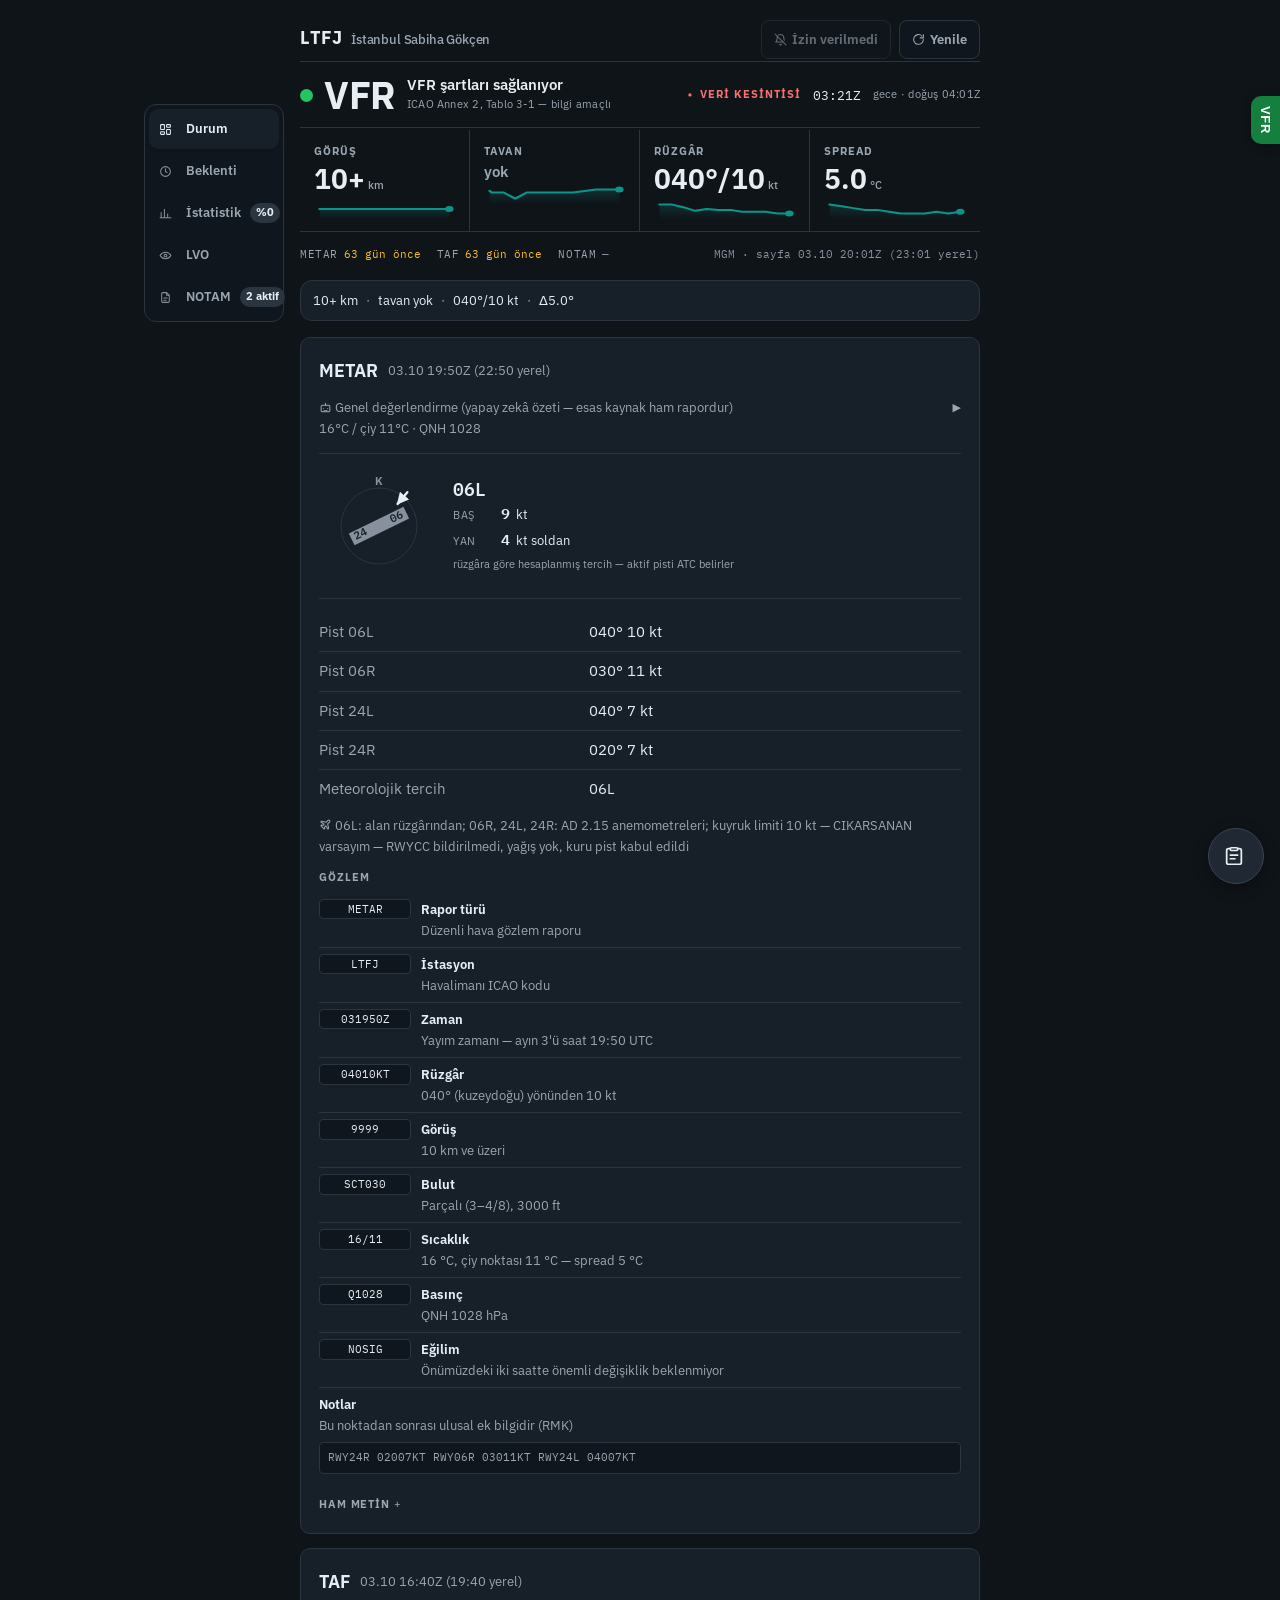
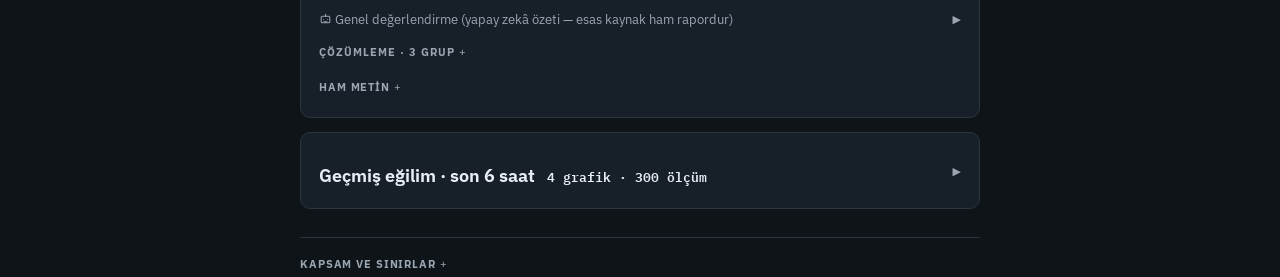
==== commit 6b764eb9: "durum guncellendi [skip ci]" ====
--- a/index.html
+++ b/index.html
@@ -1517,7 +1517,7 @@
   <span class="veri-oge"><b>TAF</b><time id="veri-taf"
         data-zaman="2026-10-03T16:40:00.230000+00:00"></time></span>
   <span class="veri-oge"><b>NOTAM</b><span id="veri-notam">—</span></span>
-  <span class="veri-oge veri-kaynak">MGM · sayfa 03.10 19:56Z (22:56 yerel)</span>
+  <span class="veri-oge veri-kaynak">MGM · sayfa 03.10 20:01Z (23:01 yerel)</span>
 </div>
 <div class="yapiskan-ust">
 <div class="ozet-serit" id="ozet-serit"><span class="ozet-oge" title="Görüş">10+ km</span><span class="ozet-oge" title="Bulut tavanı">tavan yok</span><span class="ozet-oge" title="Rüzgâr (yön/hız, G=hamle)">040°/10 kt</span><span class="ozet-oge" title="Spread (sıcaklık − çiy noktası)">Δ5.0°</span></div>
@@ -1533,12 +1533,12 @@
 
 <div class="sekme-panel" id="panel-beklenti" role="tabpanel"
      aria-labelledby="sekme-beklenti">
-<div class="kart"><div class="alt-bolum"><div class="basrow"><span class="tip">Önümüzdeki saatler</span><span class="zaman">Open-Meteo model tahmini</span></div><div class="tahmin-uyari">Bu bir <strong>model tahminidir, TAF değildir</strong> — resmî havacılık tahmini yerine geçmez, operasyonel karar için TAF ve resmî kaynaklar esastır. Eğilimi görmek için konulmuştur.</div><div class="tahmin-kaydir"><table class="tahmin-tablo"><thead><tr><th></th><th scope="col"><span class="tahmin-saat">23:00</span></th><th scope="col"><span class="tahmin-saat">00:00</span></th><th scope="col"><span class="tahmin-saat">01:00</span></th><th scope="col"><span class="tahmin-saat">02:00</span></th><th scope="col"><span class="tahmin-saat">03:00</span></th><th scope="col"><span class="tahmin-saat">04:00</span></th><th scope="col"><span class="tahmin-saat">05:00</span></th><th scope="col"><span class="tahmin-saat">06:00</span></th><th scope="col"><span class="tahmin-saat">07:00</span></th><th scope="col"><span class="tahmin-saat">08:00</span></th><th scope="col"><span class="tahmin-saat">09:00</span></th></tr></thead><tbody><tr class="tahmin-vurgu"><th scope="row" title="Sıcaklık − çiy noktası; düştükçe sis riski artar">spread<span class="tahmin-birim">°C</span></th><td>5.2</td><td>5.0</td><td>4.8</td><td>4.6</td><td>4.2</td><td>4.0</td><td>3.8</td><td>3.6</td><td>3.6</td><td>4.0</td><td>5.3</td></tr><tr><th scope="row" title="Model görüşü; 10+ = 10 km ve üstü">görüş<span class="tahmin-birim">km</span></th><td>10+</td><td>10+</td><td>10+</td><td>10+</td><td>10+</td><td>10+</td><td>10+</td><td>10+</td><td>10+</td><td>10+</td><td>10+</td></tr><tr><th scope="row" title="10 m rüzgârı; Open-Meteo&#x27;nun km/sa değerinden çevrildi">rüzgâr<span class="tahmin-birim">kt</span></th><td>6</td><td>5</td><td>5</td><td>5</td><td>5</td><td>5</td><td>5</td><td>5</td><td>5</td><td>5</td><td>6</td></tr><tr><th scope="row" title="Düşük seviye bulut örtüsü oranı">alçak bulut<span class="tahmin-birim">%</span></th><td>19</td><td>41</td><td>43</td><td>38</td><td>33</td><td>36</td><td>38</td><td>36</td><td>37</td><td>32</td><td>33</td></tr><tr><th scope="row" title="Sınır tabakası yüksekliği; alçaldıkça radyasyon sisine elverişli">sınır tabakası<span class="tahmin-birim">m</span></th><td>845</td><td>760</td><td>705</td><td>655</td><td>655</td><td>655</td><td>690</td><td>680</td><td>640</td><td>760</td><td>1035</td></tr></tbody></table></div><div class="tahmin-aciklama">Saatler yereldir. "sis" işareti, modelin o saat için sis kodu (WMO 45/48) verdiğini gösterir. Eksik değer <b>&mdash;</b> ile yazılır, satır gizlenmez.</div></div></div>
+<div class="kart"><div class="alt-bolum"><div class="basrow"><span class="tip">Önümüzdeki saatler</span><span class="zaman">Open-Meteo model tahmini</span></div><div class="tahmin-uyari">Bu bir <strong>model tahminidir, TAF değildir</strong> — resmî havacılık tahmini yerine geçmez, operasyonel karar için TAF ve resmî kaynaklar esastır. Eğilimi görmek için konulmuştur.</div><div class="tahmin-kaydir"><table class="tahmin-tablo"><thead><tr><th></th><th scope="col"><span class="tahmin-saat">00:00</span></th><th scope="col"><span class="tahmin-saat">01:00</span></th><th scope="col"><span class="tahmin-saat">02:00</span></th><th scope="col"><span class="tahmin-saat">03:00</span></th><th scope="col"><span class="tahmin-saat">04:00</span></th><th scope="col"><span class="tahmin-saat">05:00</span></th><th scope="col"><span class="tahmin-saat">06:00</span></th><th scope="col"><span class="tahmin-saat">07:00</span></th><th scope="col"><span class="tahmin-saat">08:00</span></th><th scope="col"><span class="tahmin-saat">09:00</span></th></tr></thead><tbody><tr class="tahmin-vurgu"><th scope="row" title="Sıcaklık − çiy noktası; düştükçe sis riski artar">spread<span class="tahmin-birim">°C</span></th><td>5.0</td><td>4.8</td><td>4.6</td><td>4.2</td><td>4.0</td><td>3.8</td><td>3.6</td><td>3.6</td><td>4.0</td><td>5.3</td></tr><tr><th scope="row" title="Model görüşü; 10+ = 10 km ve üstü">görüş<span class="tahmin-birim">km</span></th><td>10+</td><td>10+</td><td>10+</td><td>10+</td><td>10+</td><td>10+</td><td>10+</td><td>10+</td><td>10+</td><td>10+</td></tr><tr><th scope="row" title="10 m rüzgârı; Open-Meteo&#x27;nun km/sa değerinden çevrildi">rüzgâr<span class="tahmin-birim">kt</span></th><td>5</td><td>5</td><td>5</td><td>5</td><td>5</td><td>5</td><td>5</td><td>5</td><td>5</td><td>6</td></tr><tr><th scope="row" title="Düşük seviye bulut örtüsü oranı">alçak bulut<span class="tahmin-birim">%</span></th><td>41</td><td>43</td><td>38</td><td>33</td><td>36</td><td>38</td><td>36</td><td>37</td><td>32</td><td>33</td></tr><tr><th scope="row" title="Sınır tabakası yüksekliği; alçaldıkça radyasyon sisine elverişli">sınır tabakası<span class="tahmin-birim">m</span></th><td>760</td><td>705</td><td>655</td><td>655</td><td>655</td><td>690</td><td>680</td><td>640</td><td>760</td><td>1035</td></tr></tbody></table></div><div class="tahmin-aciklama">Saatler yereldir. "sis" işareti, modelin o saat için sis kodu (WMO 45/48) verdiğini gösterir. Eksik değer <b>&mdash;</b> ile yazılır, satır gizlenmez.</div></div></div>
 </div>
 
 <div class="sekme-panel" id="panel-istatistik" role="tabpanel"
      aria-labelledby="sekme-istatistik">
-<div class="kart"><div class="alt-bolum sis-olasilik"><div class="basrow"><span class="tip">Düşük görüş (&lt; 1000 m) olasılığı</span><span class="lvo-provenance">İSTATİSTİKSEL</span></div><div class="sis-olasilik-ust"><span class="sis-olasilik-deger">%0.2</span><span class="sis-olasilik-bant dusuk">düşük</span></div><div class="sis-olasilik-alt">Önümüzdeki 3 saat içinde görüşün 1000 m altına düşmesi veya meydanı kaplayan sis (FG) bildirilmesi olasılığı. Kaynağı sis, parçalı sis ya da kar olabilir.</div><div class="sis-olasilik-kiyas">Normalde bu oran ortalama %0.8 civarındadır — şu an bundan yaklaşık 5 kat düşük.</div><div class="sis-olasilik-ek">Düşük görüş eğilimi: <span class="sis-olasilik-bant orta">orta</span><div class="sis-olasilik-ek-not">Görüş henüz düşmemiş olsa da, mevcut nem, rüzgâr ve sıcaklık koşullarının görüş düşüşüne ne kadar uygun olduğunu gösterir. Resmî bir tahmin değildir, sadece ek bir ipucudur.</div></div><div class="sis-olasilik-not">LTFJ'nin 2011–2023 METAR arşivinden öğrenilmiş istatistiksel bir tahmindir; resmî tahmin değildir ve TAF'ın yerine geçmez.</div><button type="button" id="sis-model-diyagram-btn" class="sis-olasilik-diyagram-btn">İki modelin bağlantısını gör</button></div><div id="sis-model-modal" class="modal-ortu" hidden><div class="modal-kutu modal-kutu-genis"><h3>Karttaki olasılık ve ek gösterge nasıl bağlantılı?</h3><img src="sis_model_baglantisi.png" loading="lazy" alt="Canlı Model A ile dondurulmuş ek gösterge Model B'nin girdi, çıktı ve birbirine bağlandığı yeri gösteren diyagram"><div class="modal-butonlar"><button type="button" id="sis-model-modal-kapat">Kapat</button></div></div></div><div class="alt-bolum"><div class="basrow"><span class="tip">Görüş geçiş süreleri</span><span class="zaman">2011–2026 arşivi · 64 sis olayı</span></div><table class="gecis-tablo"><caption class="gecis-caption">süreler <b>saat</b> cinsinden</caption><thead><tr><th></th><th title="olayların %10&apos;unda bu kadar veya daha kısa">%10</th><th>%25</th><th>medyan</th><th>%75</th><th>n</th></tr></thead><tbody><tr><th scope="row" title="Görüşün VMC eşiğinden özel VFR alt sınırına inme süresi">Düşme<span class="gecis-esik">5000→1500 m</span></th><td>0.5</td><td>1</td><td><b>1.5</b></td><td>2.5</td><td class="gecis-n">61</td></tr><tr><th scope="row" title="Sis eşiğinden VMC&#x27;ye dönme süresi">Toparlanma<span class="gecis-esik">1000→5000 m</span></th><td>1</td><td>1.5</td><td><b>2</b></td><td>3</td><td class="gecis-n">62</td></tr></tbody></table><div class="sis-olasilik-not">Geçmiş sis olaylarının SAYIMIDIR, tahmin değildir. Süreler 30 dakikalık gözlem ızgarasına yuvarlıdır — <b>"0.5 sa" aslında "yarım saat veya daha kısa"</b> demektir, gerçek en hızlı geçişler bu veriyle görülemeyecek kadar hızlı olabilir. Olay tanımı Tardif &amp; Rasmussen (2007).</div></div><div class="alt-bolum"><div class="basrow"><span class="tip">Düşük görüş/FG ne zaman görülüyor</span><span class="zaman">2011–2026 arşivi · 1183 olay gözlemi</span></div><div class="iklim-baslik">Aylar <span>gözlemlerin olay oranı</span></div><div class="iklim-serit" role="img" aria-label="Aylara göre sisli gözlem oranı. En yüksek: Şubat %1,25, Ocak %0,87, Mart %0,58." style="--n:12"><div class="iklim-hucre" title="Ocak: gözlemlerin %0,87&#x27;i sisli · 40 sisli gün"><div class="iklim-kolon"><div class="iklim-cubuk" style="height:70%"></div></div><span class="iklim-etiket">Oca</span></div><div class="iklim-hucre" title="Şubat: gözlemlerin %1,25&#x27;i sisli · 45 sisli gün"><div class="iklim-kolon"><span class="iklim-tepe">%1,25</span><div class="iklim-cubuk" style="height:100%"></div></div><span class="iklim-etiket">Şub</span></div><div class="iklim-hucre" title="Mart: gözlemlerin %0,58&#x27;i sisli · 21 sisli gün"><div class="iklim-kolon"><div class="iklim-cubuk" style="height:46%"></div></div><span class="iklim-etiket">Mar</span></div><div class="iklim-hucre" title="Nisan: gözlemlerin %0,33&#x27;i sisli · 16 sisli gün"><div class="iklim-kolon"><div class="iklim-cubuk" style="height:26%"></div></div><span class="iklim-etiket">Nis</span></div><div class="iklim-hucre" title="Mayıs: gözlemlerin %0,37&#x27;i sisli · 20 sisli gün"><div class="iklim-kolon"><div class="iklim-cubuk" style="height:30%"></div></div><span class="iklim-etiket">May</span></div><div class="iklim-hucre" title="Haziran: gözlemlerin %0,2&#x27;i sisli · 21 sisli gün"><div class="iklim-kolon"><div class="iklim-cubuk" style="height:16%"></div></div><span class="iklim-etiket">Haz</span></div><div class="iklim-hucre" title="Temmuz: gözlemlerin %0,22&#x27;i sisli · 18 sisli gün"><div class="iklim-kolon"><div class="iklim-cubuk" style="height:18%"></div></div><span class="iklim-etiket">Tem</span></div><div class="iklim-hucre" title="Ağustos: gözlemlerin %0,17&#x27;i sisli · 23 sisli gün"><div class="iklim-kolon"><div class="iklim-cubuk" style="height:14%"></div></div><span class="iklim-etiket">Ağu</span></div><div class="iklim-hucre" title="Eylül: gözlemlerin %0,08&#x27;i sisli · 8 sisli gün"><div class="iklim-kolon"><div class="iklim-cubuk" style="height:6%"></div></div><span class="iklim-etiket">Eyl</span></div><div class="iklim-hucre" title="Ekim: gözlemlerin %0,35&#x27;i sisli · 20 sisli gün"><div class="iklim-kolon"><div class="iklim-cubuk" style="height:28%"></div></div><span class="iklim-etiket">Eki</span></div><div class="iklim-hucre" title="Kasım: gözlemlerin %0,49&#x27;i sisli · 18 sisli gün"><div class="iklim-kolon"><div class="iklim-cubuk" style="height:39%"></div></div><span class="iklim-etiket">Kas</span></div><div class="iklim-hucre" title="Aralık: gözlemlerin %0,31&#x27;i sisli · 17 sisli gün"><div class="iklim-kolon"><div class="iklim-cubuk" style="height:25%"></div></div><span class="iklim-etiket">Ara</span></div></div><div class="iklim-ozet">En yoğun aylar: Şubat %1,25, Ocak %0,87, Mart %0,58.</div><div class="iklim-baslik">Saat <span>yerel · gözlemlerin olay oranı</span></div><div class="iklim-serit" role="img" aria-label="Yerel saate göre sisli gözlem oranı. Zirve 05:00." style="--n:24"><div class="iklim-hucre" title="00:00: gözlemlerin %0,33&#x27;i sisli"><div class="iklim-kolon"><div class="iklim-cubuk" style="height:23%"></div></div><span class="iklim-etiket">00</span></div><div class="iklim-hucre" title="01:00: gözlemlerin %0,4&#x27;i sisli"><div class="iklim-kolon"><div class="iklim-cubuk" style="height:28%"></div></div><span class="iklim-etiket"></span></div><div class="iklim-hucre" title="02:00: gözlemlerin %0,58&#x27;i sisli"><div class="iklim-kolon"><div class="iklim-cubuk" style="height:41%"></div></div><span class="iklim-etiket"></span></div><div class="iklim-hucre" title="03:00: gözlemlerin %0,85&#x27;i sisli"><div class="iklim-kolon"><div class="iklim-cubuk" style="height:60%"></div></div><span class="iklim-etiket">03</span></div><div class="iklim-hucre" title="04:00: gözlemlerin %1,22&#x27;i sisli"><div class="iklim-kolon"><div class="iklim-cubuk" style="height:87%"></div></div><span class="iklim-etiket"></span></div><div class="iklim-hucre" title="05:00: gözlemlerin %1,41&#x27;i sisli"><div class="iklim-kolon"><span class="iklim-tepe">%1,41</span><div class="iklim-cubuk" style="height:100%"></div></div><span class="iklim-etiket"></span></div><div class="iklim-hucre" title="06:00: gözlemlerin %1,39&#x27;i sisli"><div class="iklim-kolon"><div class="iklim-cubuk" style="height:99%"></div></div><span class="iklim-etiket">06</span></div><div class="iklim-hucre" title="07:00: gözlemlerin %0,92&#x27;i sisli"><div class="iklim-kolon"><div class="iklim-cubuk" style="height:65%"></div></div><span class="iklim-etiket"></span></div><div class="iklim-hucre" title="08:00: gözlemlerin %0,75&#x27;i sisli"><div class="iklim-kolon"><div class="iklim-cubuk" style="height:53%"></div></div><span class="iklim-etiket"></span></div><div class="iklim-hucre" title="09:00: gözlemlerin %0,46&#x27;i sisli"><div class="iklim-kolon"><div class="iklim-cubuk" style="height:33%"></div></div><span class="iklim-etiket">09</span></div><div class="iklim-hucre" title="10:00: gözlemlerin %0,33&#x27;i sisli"><div class="iklim-kolon"><div class="iklim-cubuk" style="height:23%"></div></div><span class="iklim-etiket"></span></div><div class="iklim-hucre" title="11:00: gözlemlerin %0,19&#x27;i sisli"><div class="iklim-kolon"><div class="iklim-cubuk" style="height:13%"></div></div><span class="iklim-etiket"></span></div><div class="iklim-hucre" title="12:00: gözlemlerin %0,23&#x27;i sisli"><div class="iklim-kolon"><div class="iklim-cubuk" style="height:16%"></div></div><span class="iklim-etiket">12</span></div><div class="iklim-hucre" title="13:00: gözlemlerin %0,16&#x27;i sisli"><div class="iklim-kolon"><div class="iklim-cubuk" style="height:11%"></div></div><span class="iklim-etiket"></span></div><div class="iklim-hucre" title="14:00: gözlemlerin %0,13&#x27;i sisli"><div class="iklim-kolon"><div class="iklim-cubuk" style="height:9%"></div></div><span class="iklim-etiket"></span></div><div class="iklim-hucre" title="15:00: gözlemlerin %0,14&#x27;i sisli"><div class="iklim-kolon"><div class="iklim-cubuk" style="height:10%"></div></div><span class="iklim-etiket">15</span></div><div class="iklim-hucre" title="16:00: gözlemlerin %0,17&#x27;i sisli"><div class="iklim-kolon"><div class="iklim-cubuk" style="height:12%"></div></div><span class="iklim-etiket"></span></div><div class="iklim-hucre" title="17:00: gözlemlerin %0,17&#x27;i sisli"><div class="iklim-kolon"><div class="iklim-cubuk" style="height:12%"></div></div><span class="iklim-etiket"></span></div><div class="iklim-hucre" title="18:00: gözlemlerin %0,11&#x27;i sisli"><div class="iklim-kolon"><div class="iklim-cubuk" style="height:8%"></div></div><span class="iklim-etiket">18</span></div><div class="iklim-hucre" title="19:00: gözlemlerin %0,08&#x27;i sisli"><div class="iklim-kolon"><div class="iklim-cubuk" style="height:6%"></div></div><span class="iklim-etiket"></span></div><div class="iklim-hucre" title="20:00: gözlemlerin %0,05&#x27;i sisli"><div class="iklim-kolon"><div class="iklim-cubuk" style="height:4%"></div></div><span class="iklim-etiket"></span></div><div class="iklim-hucre" title="21:00: gözlemlerin %0,08&#x27;i sisli"><div class="iklim-kolon"><div class="iklim-cubuk" style="height:6%"></div></div><span class="iklim-etiket">21</span></div><div class="iklim-hucre" title="22:00: gözlemlerin %0,1&#x27;i sisli"><div class="iklim-kolon"><div class="iklim-cubuk" style="height:7%"></div></div><span class="iklim-etiket"></span></div><div class="iklim-hucre" title="23:00: gözlemlerin %0,14&#x27;i sisli"><div class="iklim-kolon"><div class="iklim-cubuk" style="height:10%"></div></div><span class="iklim-etiket"></span></div></div><div class="iklim-ozet">Olay gözlemlerinin %48'i 04:00–07:59 arasında; öğleden sonra ve akşam nadir.</div><table class="gecis-tablo iklim-ruzgar"><caption class="gecis-caption">Rüzgâr · <b>kat</b> = olay sırasındaki pay / genel pay (1'in üstü: o rüzgârda olay normalden sık)</caption><thead><tr><th></th><th>olay sırasında</th><th>genelde</th><th>kat</th></tr></thead><tbody><tr><th scope="row">Sakin (≤2 kt)</th><td>%16,1</td><td class="gecis-n">%10,7</td><td><b>1,52×</b></td></tr><tr><th scope="row">Kuzey</th><td>%14,5</td><td class="gecis-n">%15,2</td><td><b>0,96×</b></td></tr><tr><th scope="row">Kuzeydoğu</th><td>%55,2</td><td class="gecis-n">%44,5</td><td><b>1,24×</b></td></tr><tr><th scope="row">Doğu</th><td>%4,4</td><td class="gecis-n">%3,4</td><td><b>1,28×</b></td></tr><tr><th scope="row">Güneydoğu</th><td>%0,8</td><td class="gecis-n">%1,3</td><td><b>0,66×</b></td></tr><tr><th scope="row">Güney</th><td>%3,0</td><td class="gecis-n">%5,3</td><td><b>0,56×</b></td></tr><tr><th scope="row">Güneybatı</th><td>%2,8</td><td class="gecis-n">%10,6</td><td><b>0,26×</b></td></tr><tr><th scope="row">Batı</th><td>%2,3</td><td class="gecis-n">%6,3</td><td><b>0,36×</b></td></tr><tr><th scope="row">Kuzeybatı</th><td>%0,5</td><td class="gecis-n">%1,3</td><td><b>0,39×</b></td></tr></tbody></table><div class="iklim-ozet">Olay sırasında rüzgâr medyanı 6 kt.</div><div class="iklim-baslik">Güneyli rüzgârda (140–250°)</div><div class="iklim-ozet">Nadir ama en ağır tip: 22 olaylı gün, olay gözlemlerinin %6,9'i, yalnızca Ekim–Nisan döneminde. Olay süresi medyanı <b>4 sa</b> (diğer olaylarda 1 sa); olay gözlemlerinin <b>%77'i 550 m altında</b> (diğerlerinde %53).</div><div class="sis-olasilik-not">Geçmişin SAYIMIDIR, tahmin değildir. Olay gözlemi: görüş &lt; 1000 m <b>veya</b> meydanı kaplayan FG — karttaki olasılığın hedefiyle aynı. Görüşü düşüren olayın cinsine bakılmaz; hava kodları: FG 664 · BCFG/MIFG/PRFG 265 · SN 237 · BCFG/MIFG/PRFG+SN 14 · FG+SN 2 · diğer 1. Arşivde SPECI yok (30 dk ızgara) — kısa ve keskin olaylar eksik sayılmış olabilir.</div></div></div>
+<div class="kart"><div class="alt-bolum sis-olasilik"><div class="basrow"><span class="tip">Düşük görüş (&lt; 1000 m) olasılığı</span><span class="lvo-provenance">İSTATİSTİKSEL</span></div><div class="sis-olasilik-ust"><span class="sis-olasilik-deger">%0.2</span><span class="sis-olasilik-bant dusuk">düşük</span></div><div class="sis-olasilik-alt">Önümüzdeki 3 saat içinde görüşün 1000 m altına düşmesi veya meydanı kaplayan sis (FG) bildirilmesi olasılığı. Kaynağı sis, parçalı sis ya da kar olabilir.</div><div class="sis-olasilik-kiyas">Normalde bu oran ortalama %0.8 civarındadır — şu an bundan yaklaşık 4 kat düşük.</div><div class="sis-olasilik-ek">Düşük görüş eğilimi: <span class="sis-olasilik-bant orta">orta</span><div class="sis-olasilik-ek-not">Görüş henüz düşmemiş olsa da, mevcut nem, rüzgâr ve sıcaklık koşullarının görüş düşüşüne ne kadar uygun olduğunu gösterir. Resmî bir tahmin değildir, sadece ek bir ipucudur.</div></div><div class="sis-olasilik-not">LTFJ'nin 2011–2023 METAR arşivinden öğrenilmiş istatistiksel bir tahmindir; resmî tahmin değildir ve TAF'ın yerine geçmez.</div><button type="button" id="sis-model-diyagram-btn" class="sis-olasilik-diyagram-btn">İki modelin bağlantısını gör</button></div><div id="sis-model-modal" class="modal-ortu" hidden><div class="modal-kutu modal-kutu-genis"><h3>Karttaki olasılık ve ek gösterge nasıl bağlantılı?</h3><img src="sis_model_baglantisi.png" loading="lazy" alt="Canlı Model A ile dondurulmuş ek gösterge Model B'nin girdi, çıktı ve birbirine bağlandığı yeri gösteren diyagram"><div class="modal-butonlar"><button type="button" id="sis-model-modal-kapat">Kapat</button></div></div></div><div class="alt-bolum"><div class="basrow"><span class="tip">Görüş geçiş süreleri</span><span class="zaman">2011–2026 arşivi · 64 sis olayı</span></div><table class="gecis-tablo"><caption class="gecis-caption">süreler <b>saat</b> cinsinden</caption><thead><tr><th></th><th title="olayların %10&apos;unda bu kadar veya daha kısa">%10</th><th>%25</th><th>medyan</th><th>%75</th><th>n</th></tr></thead><tbody><tr><th scope="row" title="Görüşün VMC eşiğinden özel VFR alt sınırına inme süresi">Düşme<span class="gecis-esik">5000→1500 m</span></th><td>0.5</td><td>1</td><td><b>1.5</b></td><td>2.5</td><td class="gecis-n">61</td></tr><tr><th scope="row" title="Sis eşiğinden VMC&#x27;ye dönme süresi">Toparlanma<span class="gecis-esik">1000→5000 m</span></th><td>1</td><td>1.5</td><td><b>2</b></td><td>3</td><td class="gecis-n">62</td></tr></tbody></table><div class="sis-olasilik-not">Geçmiş sis olaylarının SAYIMIDIR, tahmin değildir. Süreler 30 dakikalık gözlem ızgarasına yuvarlıdır — <b>"0.5 sa" aslında "yarım saat veya daha kısa"</b> demektir, gerçek en hızlı geçişler bu veriyle görülemeyecek kadar hızlı olabilir. Olay tanımı Tardif &amp; Rasmussen (2007).</div></div><div class="alt-bolum"><div class="basrow"><span class="tip">Düşük görüş/FG ne zaman görülüyor</span><span class="zaman">2011–2026 arşivi · 1183 olay gözlemi</span></div><div class="iklim-baslik">Aylar <span>gözlemlerin olay oranı</span></div><div class="iklim-serit" role="img" aria-label="Aylara göre sisli gözlem oranı. En yüksek: Şubat %1,25, Ocak %0,87, Mart %0,58." style="--n:12"><div class="iklim-hucre" title="Ocak: gözlemlerin %0,87&#x27;i sisli · 40 sisli gün"><div class="iklim-kolon"><div class="iklim-cubuk" style="height:70%"></div></div><span class="iklim-etiket">Oca</span></div><div class="iklim-hucre" title="Şubat: gözlemlerin %1,25&#x27;i sisli · 45 sisli gün"><div class="iklim-kolon"><span class="iklim-tepe">%1,25</span><div class="iklim-cubuk" style="height:100%"></div></div><span class="iklim-etiket">Şub</span></div><div class="iklim-hucre" title="Mart: gözlemlerin %0,58&#x27;i sisli · 21 sisli gün"><div class="iklim-kolon"><div class="iklim-cubuk" style="height:46%"></div></div><span class="iklim-etiket">Mar</span></div><div class="iklim-hucre" title="Nisan: gözlemlerin %0,33&#x27;i sisli · 16 sisli gün"><div class="iklim-kolon"><div class="iklim-cubuk" style="height:26%"></div></div><span class="iklim-etiket">Nis</span></div><div class="iklim-hucre" title="Mayıs: gözlemlerin %0,37&#x27;i sisli · 20 sisli gün"><div class="iklim-kolon"><div class="iklim-cubuk" style="height:30%"></div></div><span class="iklim-etiket">May</span></div><div class="iklim-hucre" title="Haziran: gözlemlerin %0,2&#x27;i sisli · 21 sisli gün"><div class="iklim-kolon"><div class="iklim-cubuk" style="height:16%"></div></div><span class="iklim-etiket">Haz</span></div><div class="iklim-hucre" title="Temmuz: gözlemlerin %0,22&#x27;i sisli · 18 sisli gün"><div class="iklim-kolon"><div class="iklim-cubuk" style="height:18%"></div></div><span class="iklim-etiket">Tem</span></div><div class="iklim-hucre" title="Ağustos: gözlemlerin %0,17&#x27;i sisli · 23 sisli gün"><div class="iklim-kolon"><div class="iklim-cubuk" style="height:14%"></div></div><span class="iklim-etiket">Ağu</span></div><div class="iklim-hucre" title="Eylül: gözlemlerin %0,08&#x27;i sisli · 8 sisli gün"><div class="iklim-kolon"><div class="iklim-cubuk" style="height:6%"></div></div><span class="iklim-etiket">Eyl</span></div><div class="iklim-hucre" title="Ekim: gözlemlerin %0,35&#x27;i sisli · 20 sisli gün"><div class="iklim-kolon"><div class="iklim-cubuk" style="height:28%"></div></div><span class="iklim-etiket">Eki</span></div><div class="iklim-hucre" title="Kasım: gözlemlerin %0,49&#x27;i sisli · 18 sisli gün"><div class="iklim-kolon"><div class="iklim-cubuk" style="height:39%"></div></div><span class="iklim-etiket">Kas</span></div><div class="iklim-hucre" title="Aralık: gözlemlerin %0,31&#x27;i sisli · 17 sisli gün"><div class="iklim-kolon"><div class="iklim-cubuk" style="height:25%"></div></div><span class="iklim-etiket">Ara</span></div></div><div class="iklim-ozet">En yoğun aylar: Şubat %1,25, Ocak %0,87, Mart %0,58.</div><div class="iklim-baslik">Saat <span>yerel · gözlemlerin olay oranı</span></div><div class="iklim-serit" role="img" aria-label="Yerel saate göre sisli gözlem oranı. Zirve 05:00." style="--n:24"><div class="iklim-hucre" title="00:00: gözlemlerin %0,33&#x27;i sisli"><div class="iklim-kolon"><div class="iklim-cubuk" style="height:23%"></div></div><span class="iklim-etiket">00</span></div><div class="iklim-hucre" title="01:00: gözlemlerin %0,4&#x27;i sisli"><div class="iklim-kolon"><div class="iklim-cubuk" style="height:28%"></div></div><span class="iklim-etiket"></span></div><div class="iklim-hucre" title="02:00: gözlemlerin %0,58&#x27;i sisli"><div class="iklim-kolon"><div class="iklim-cubuk" style="height:41%"></div></div><span class="iklim-etiket"></span></div><div class="iklim-hucre" title="03:00: gözlemlerin %0,85&#x27;i sisli"><div class="iklim-kolon"><div class="iklim-cubuk" style="height:60%"></div></div><span class="iklim-etiket">03</span></div><div class="iklim-hucre" title="04:00: gözlemlerin %1,22&#x27;i sisli"><div class="iklim-kolon"><div class="iklim-cubuk" style="height:87%"></div></div><span class="iklim-etiket"></span></div><div class="iklim-hucre" title="05:00: gözlemlerin %1,41&#x27;i sisli"><div class="iklim-kolon"><span class="iklim-tepe">%1,41</span><div class="iklim-cubuk" style="height:100%"></div></div><span class="iklim-etiket"></span></div><div class="iklim-hucre" title="06:00: gözlemlerin %1,39&#x27;i sisli"><div class="iklim-kolon"><div class="iklim-cubuk" style="height:99%"></div></div><span class="iklim-etiket">06</span></div><div class="iklim-hucre" title="07:00: gözlemlerin %0,92&#x27;i sisli"><div class="iklim-kolon"><div class="iklim-cubuk" style="height:65%"></div></div><span class="iklim-etiket"></span></div><div class="iklim-hucre" title="08:00: gözlemlerin %0,75&#x27;i sisli"><div class="iklim-kolon"><div class="iklim-cubuk" style="height:53%"></div></div><span class="iklim-etiket"></span></div><div class="iklim-hucre" title="09:00: gözlemlerin %0,46&#x27;i sisli"><div class="iklim-kolon"><div class="iklim-cubuk" style="height:33%"></div></div><span class="iklim-etiket">09</span></div><div class="iklim-hucre" title="10:00: gözlemlerin %0,33&#x27;i sisli"><div class="iklim-kolon"><div class="iklim-cubuk" style="height:23%"></div></div><span class="iklim-etiket"></span></div><div class="iklim-hucre" title="11:00: gözlemlerin %0,19&#x27;i sisli"><div class="iklim-kolon"><div class="iklim-cubuk" style="height:13%"></div></div><span class="iklim-etiket"></span></div><div class="iklim-hucre" title="12:00: gözlemlerin %0,23&#x27;i sisli"><div class="iklim-kolon"><div class="iklim-cubuk" style="height:16%"></div></div><span class="iklim-etiket">12</span></div><div class="iklim-hucre" title="13:00: gözlemlerin %0,16&#x27;i sisli"><div class="iklim-kolon"><div class="iklim-cubuk" style="height:11%"></div></div><span class="iklim-etiket"></span></div><div class="iklim-hucre" title="14:00: gözlemlerin %0,13&#x27;i sisli"><div class="iklim-kolon"><div class="iklim-cubuk" style="height:9%"></div></div><span class="iklim-etiket"></span></div><div class="iklim-hucre" title="15:00: gözlemlerin %0,14&#x27;i sisli"><div class="iklim-kolon"><div class="iklim-cubuk" style="height:10%"></div></div><span class="iklim-etiket">15</span></div><div class="iklim-hucre" title="16:00: gözlemlerin %0,17&#x27;i sisli"><div class="iklim-kolon"><div class="iklim-cubuk" style="height:12%"></div></div><span class="iklim-etiket"></span></div><div class="iklim-hucre" title="17:00: gözlemlerin %0,17&#x27;i sisli"><div class="iklim-kolon"><div class="iklim-cubuk" style="height:12%"></div></div><span class="iklim-etiket"></span></div><div class="iklim-hucre" title="18:00: gözlemlerin %0,11&#x27;i sisli"><div class="iklim-kolon"><div class="iklim-cubuk" style="height:8%"></div></div><span class="iklim-etiket">18</span></div><div class="iklim-hucre" title="19:00: gözlemlerin %0,08&#x27;i sisli"><div class="iklim-kolon"><div class="iklim-cubuk" style="height:6%"></div></div><span class="iklim-etiket"></span></div><div class="iklim-hucre" title="20:00: gözlemlerin %0,05&#x27;i sisli"><div class="iklim-kolon"><div class="iklim-cubuk" style="height:4%"></div></div><span class="iklim-etiket"></span></div><div class="iklim-hucre" title="21:00: gözlemlerin %0,08&#x27;i sisli"><div class="iklim-kolon"><div class="iklim-cubuk" style="height:6%"></div></div><span class="iklim-etiket">21</span></div><div class="iklim-hucre" title="22:00: gözlemlerin %0,1&#x27;i sisli"><div class="iklim-kolon"><div class="iklim-cubuk" style="height:7%"></div></div><span class="iklim-etiket"></span></div><div class="iklim-hucre" title="23:00: gözlemlerin %0,14&#x27;i sisli"><div class="iklim-kolon"><div class="iklim-cubuk" style="height:10%"></div></div><span class="iklim-etiket"></span></div></div><div class="iklim-ozet">Olay gözlemlerinin %48'i 04:00–07:59 arasında; öğleden sonra ve akşam nadir.</div><table class="gecis-tablo iklim-ruzgar"><caption class="gecis-caption">Rüzgâr · <b>kat</b> = olay sırasındaki pay / genel pay (1'in üstü: o rüzgârda olay normalden sık)</caption><thead><tr><th></th><th>olay sırasında</th><th>genelde</th><th>kat</th></tr></thead><tbody><tr><th scope="row">Sakin (≤2 kt)</th><td>%16,1</td><td class="gecis-n">%10,7</td><td><b>1,52×</b></td></tr><tr><th scope="row">Kuzey</th><td>%14,5</td><td class="gecis-n">%15,2</td><td><b>0,96×</b></td></tr><tr><th scope="row">Kuzeydoğu</th><td>%55,2</td><td class="gecis-n">%44,5</td><td><b>1,24×</b></td></tr><tr><th scope="row">Doğu</th><td>%4,4</td><td class="gecis-n">%3,4</td><td><b>1,28×</b></td></tr><tr><th scope="row">Güneydoğu</th><td>%0,8</td><td class="gecis-n">%1,3</td><td><b>0,66×</b></td></tr><tr><th scope="row">Güney</th><td>%3,0</td><td class="gecis-n">%5,3</td><td><b>0,56×</b></td></tr><tr><th scope="row">Güneybatı</th><td>%2,8</td><td class="gecis-n">%10,6</td><td><b>0,26×</b></td></tr><tr><th scope="row">Batı</th><td>%2,3</td><td class="gecis-n">%6,3</td><td><b>0,36×</b></td></tr><tr><th scope="row">Kuzeybatı</th><td>%0,5</td><td class="gecis-n">%1,3</td><td><b>0,39×</b></td></tr></tbody></table><div class="iklim-ozet">Olay sırasında rüzgâr medyanı 6 kt.</div><div class="iklim-baslik">Güneyli rüzgârda (140–250°)</div><div class="iklim-ozet">Nadir ama en ağır tip: 22 olaylı gün, olay gözlemlerinin %6,9'i, yalnızca Ekim–Nisan döneminde. Olay süresi medyanı <b>4 sa</b> (diğer olaylarda 1 sa); olay gözlemlerinin <b>%77'i 550 m altında</b> (diğerlerinde %53).</div><div class="sis-olasilik-not">Geçmişin SAYIMIDIR, tahmin değildir. Olay gözlemi: görüş &lt; 1000 m <b>veya</b> meydanı kaplayan FG — karttaki olasılığın hedefiyle aynı. Görüşü düşüren olayın cinsine bakılmaz; hava kodları: FG 664 · BCFG/MIFG/PRFG 265 · SN 237 · BCFG/MIFG/PRFG+SN 14 · FG+SN 2 · diğer 1. Arşivde SPECI yok (30 dk ızgara) — kısa ve keskin olaylar eksik sayılmış olabilir.</div></div></div>
 </div>
 
 <div class="sekme-panel" id="panel-lvo" role="tabpanel"
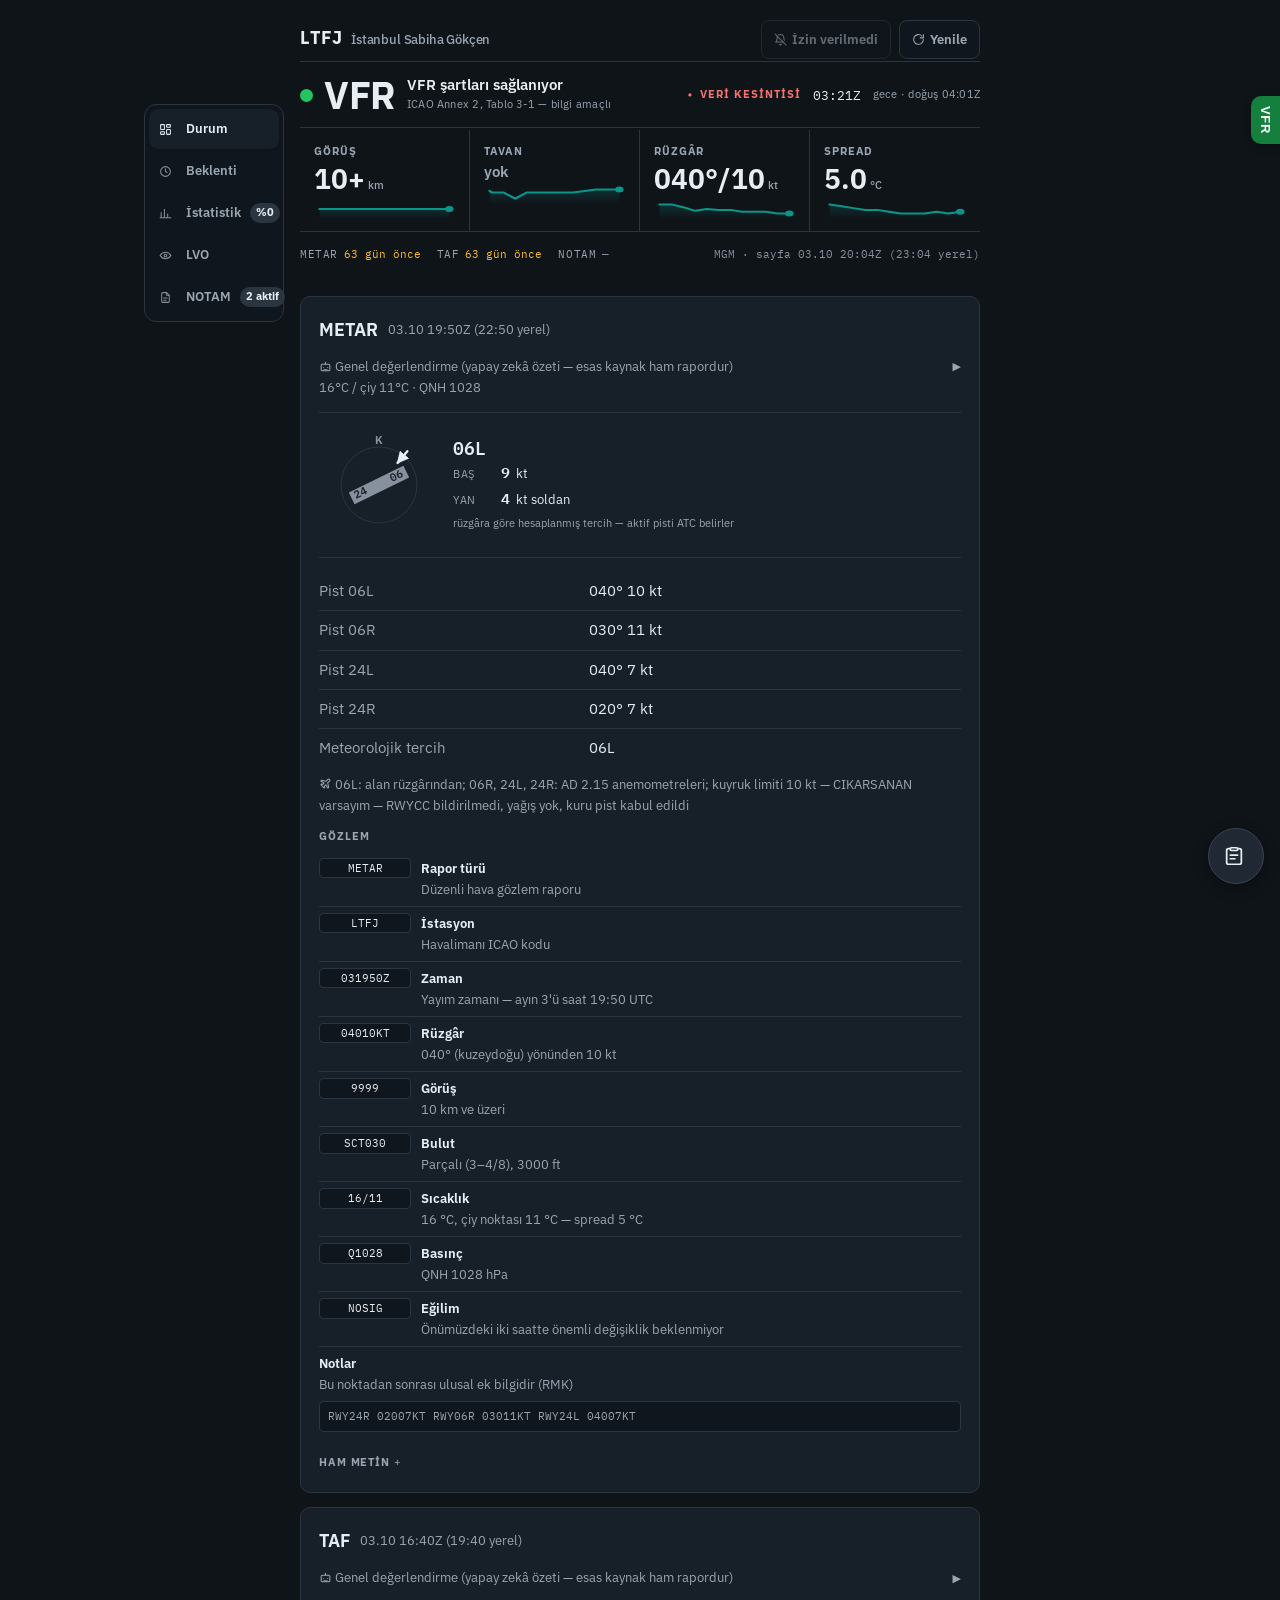
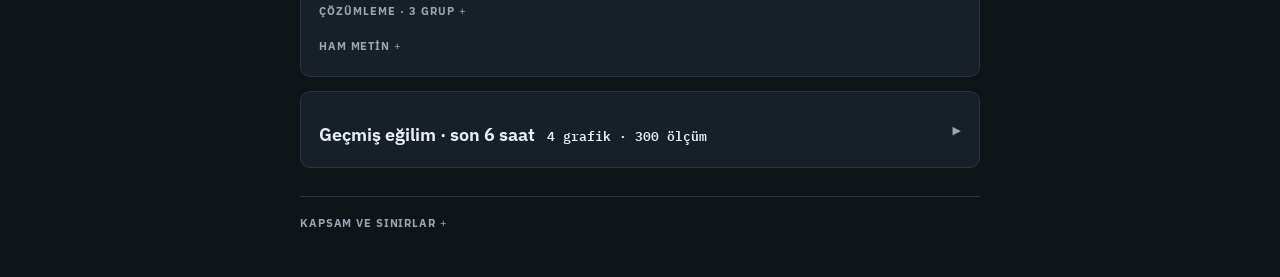
==== commit 3b484006: "durum guncellendi [skip ci]" ====
--- a/index.html
+++ b/index.html
@@ -1517,7 +1517,7 @@
   <span class="veri-oge"><b>TAF</b><time id="veri-taf"
         data-zaman="2026-10-03T16:40:00.230000+00:00"></time></span>
   <span class="veri-oge"><b>NOTAM</b><span id="veri-notam">—</span></span>
-  <span class="veri-oge veri-kaynak">MGM · sayfa 03.10 20:01Z (23:01 yerel)</span>
+  <span class="veri-oge veri-kaynak">MGM · sayfa 03.10 20:04Z (23:04 yerel)</span>
 </div>
 <div class="yapiskan-ust">
 <div class="ozet-serit" id="ozet-serit"><span class="ozet-oge" title="Görüş">10+ km</span><span class="ozet-oge" title="Bulut tavanı">tavan yok</span><span class="ozet-oge" title="Rüzgâr (yön/hız, G=hamle)">040°/10 kt</span><span class="ozet-oge" title="Spread (sıcaklık − çiy noktası)">Δ5.0°</span></div>
